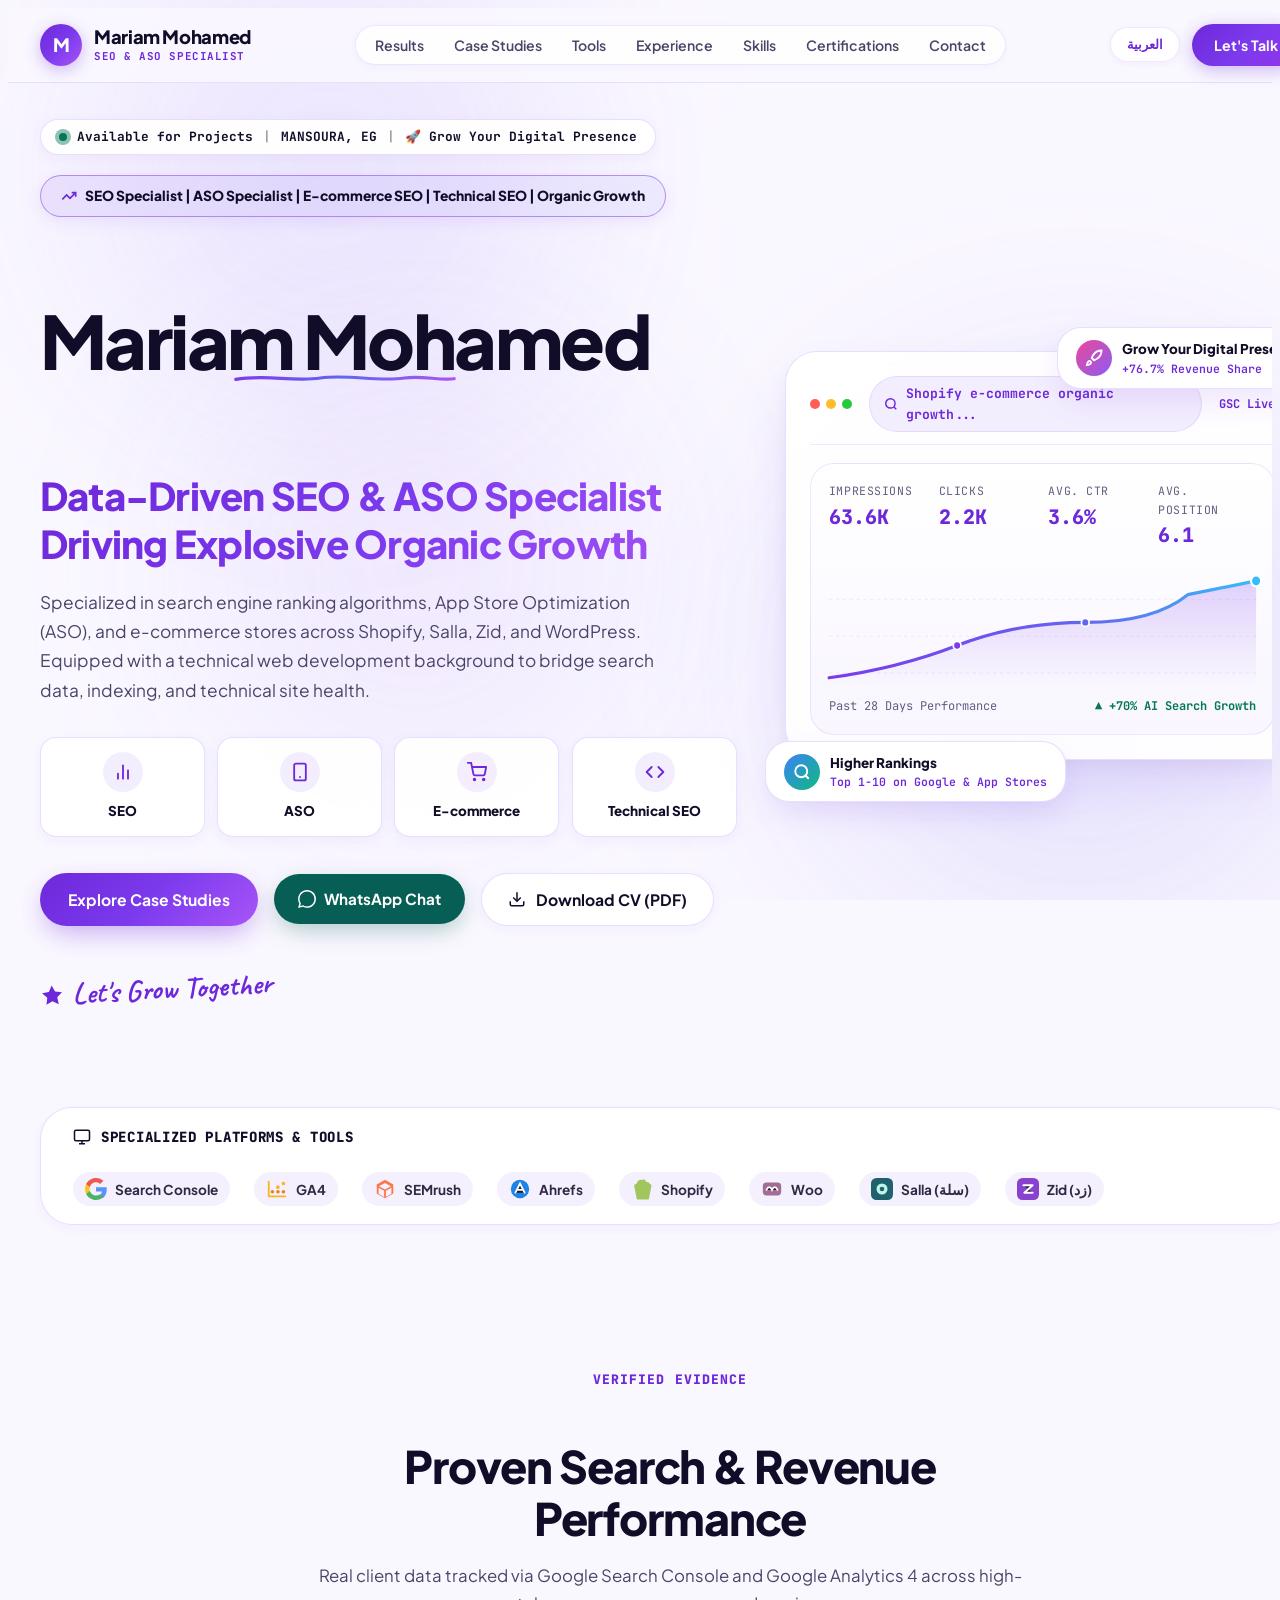
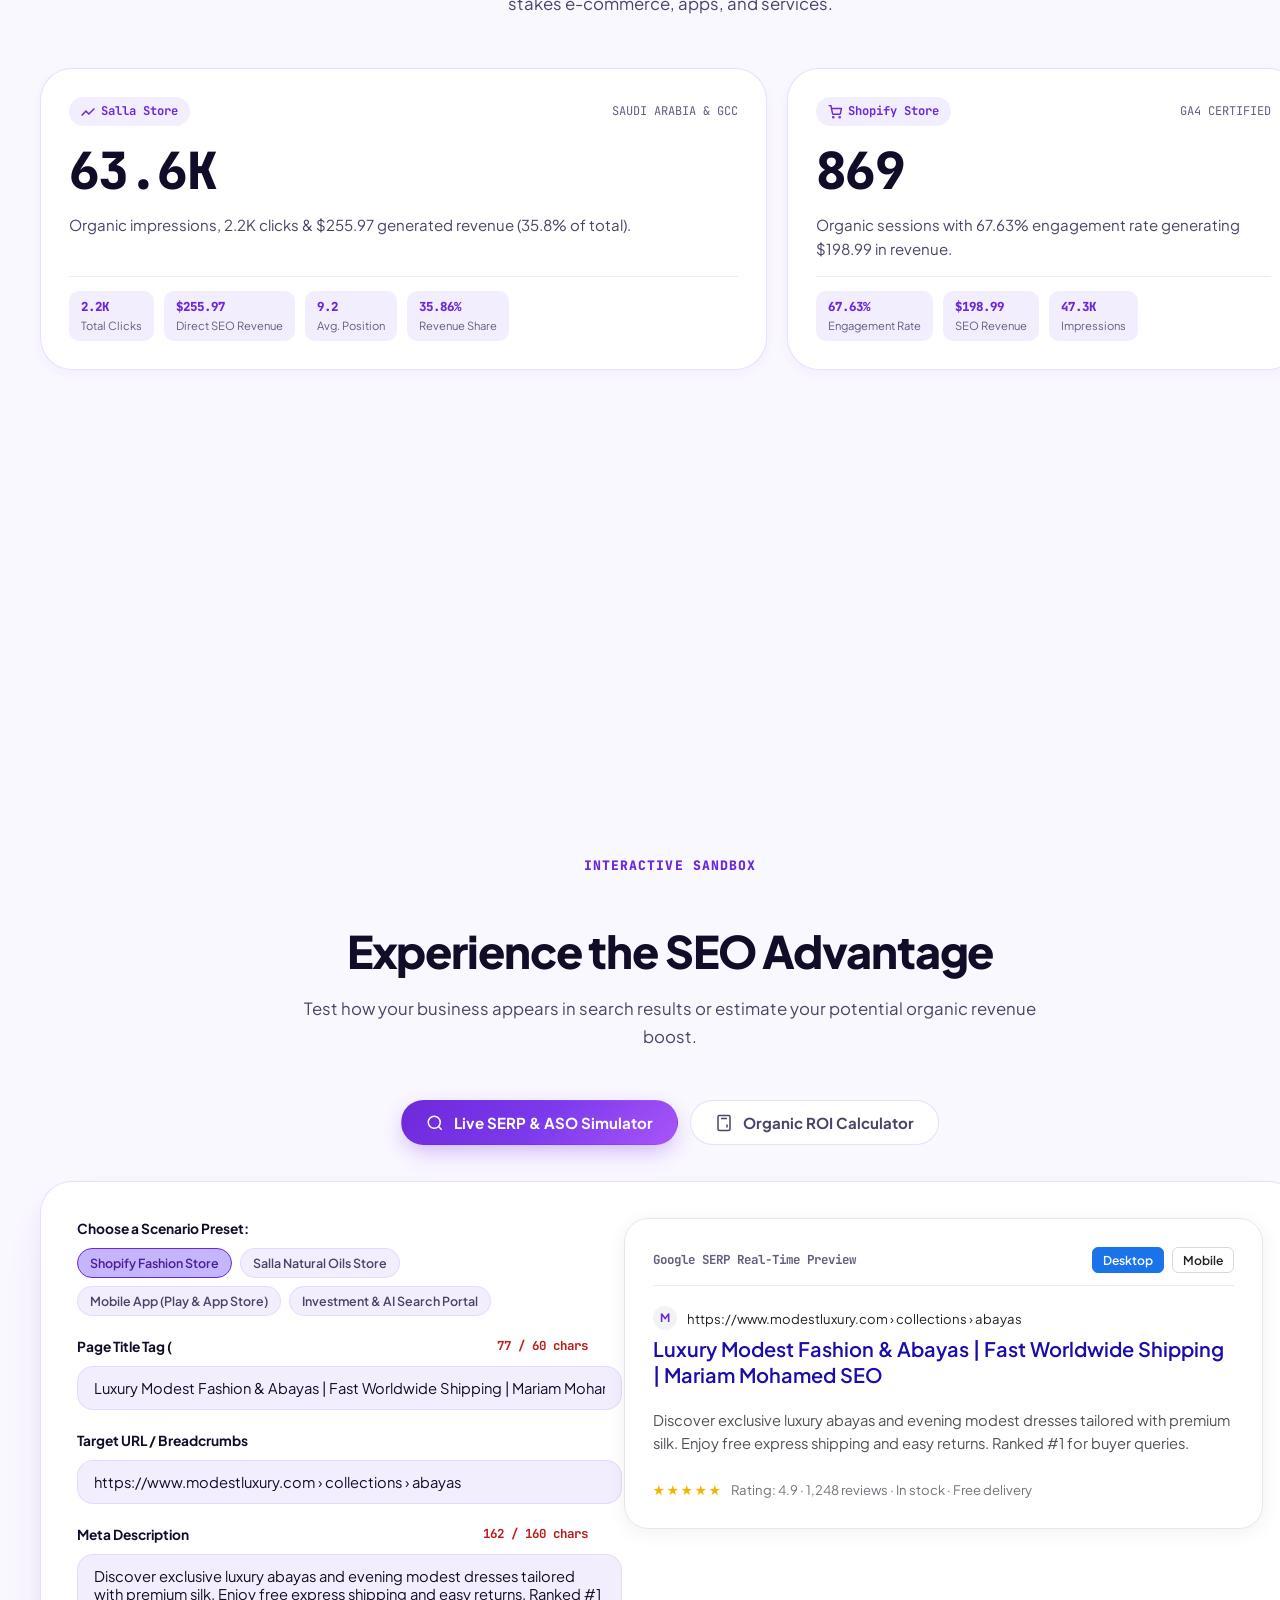
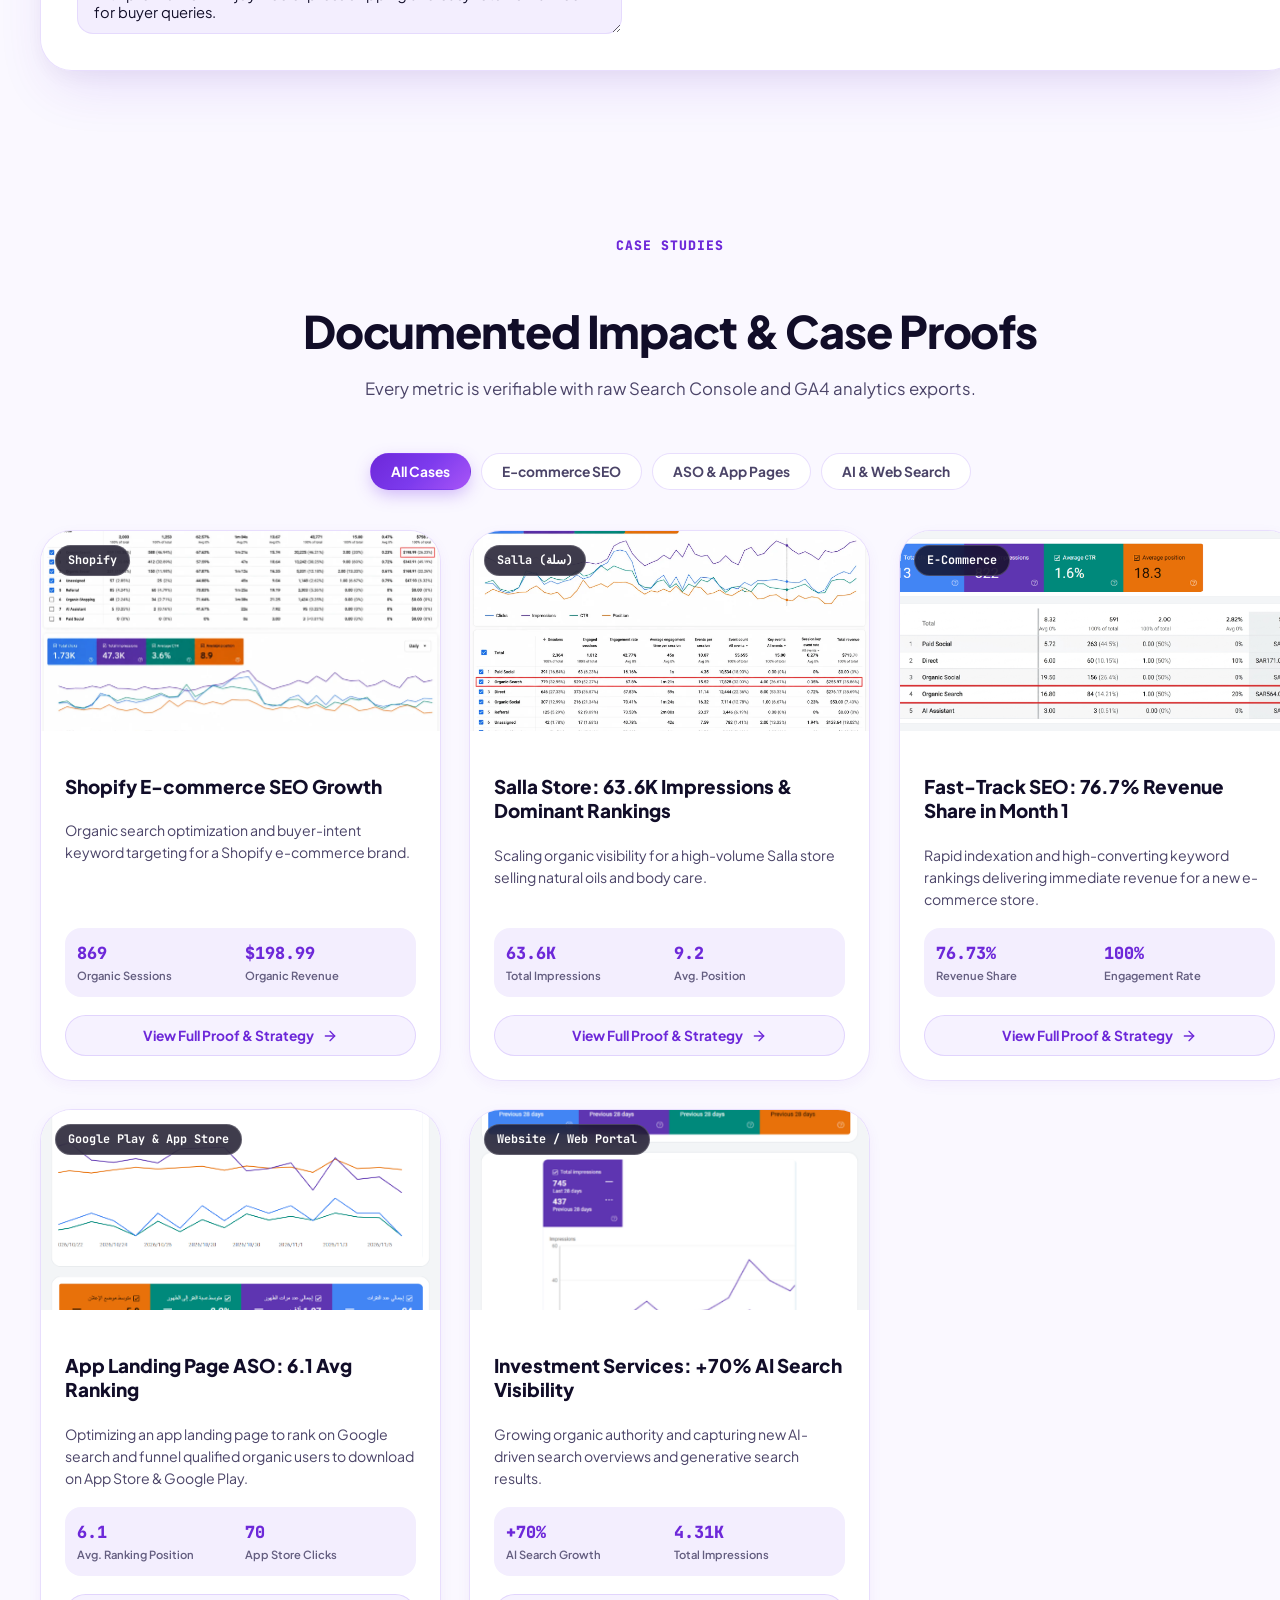
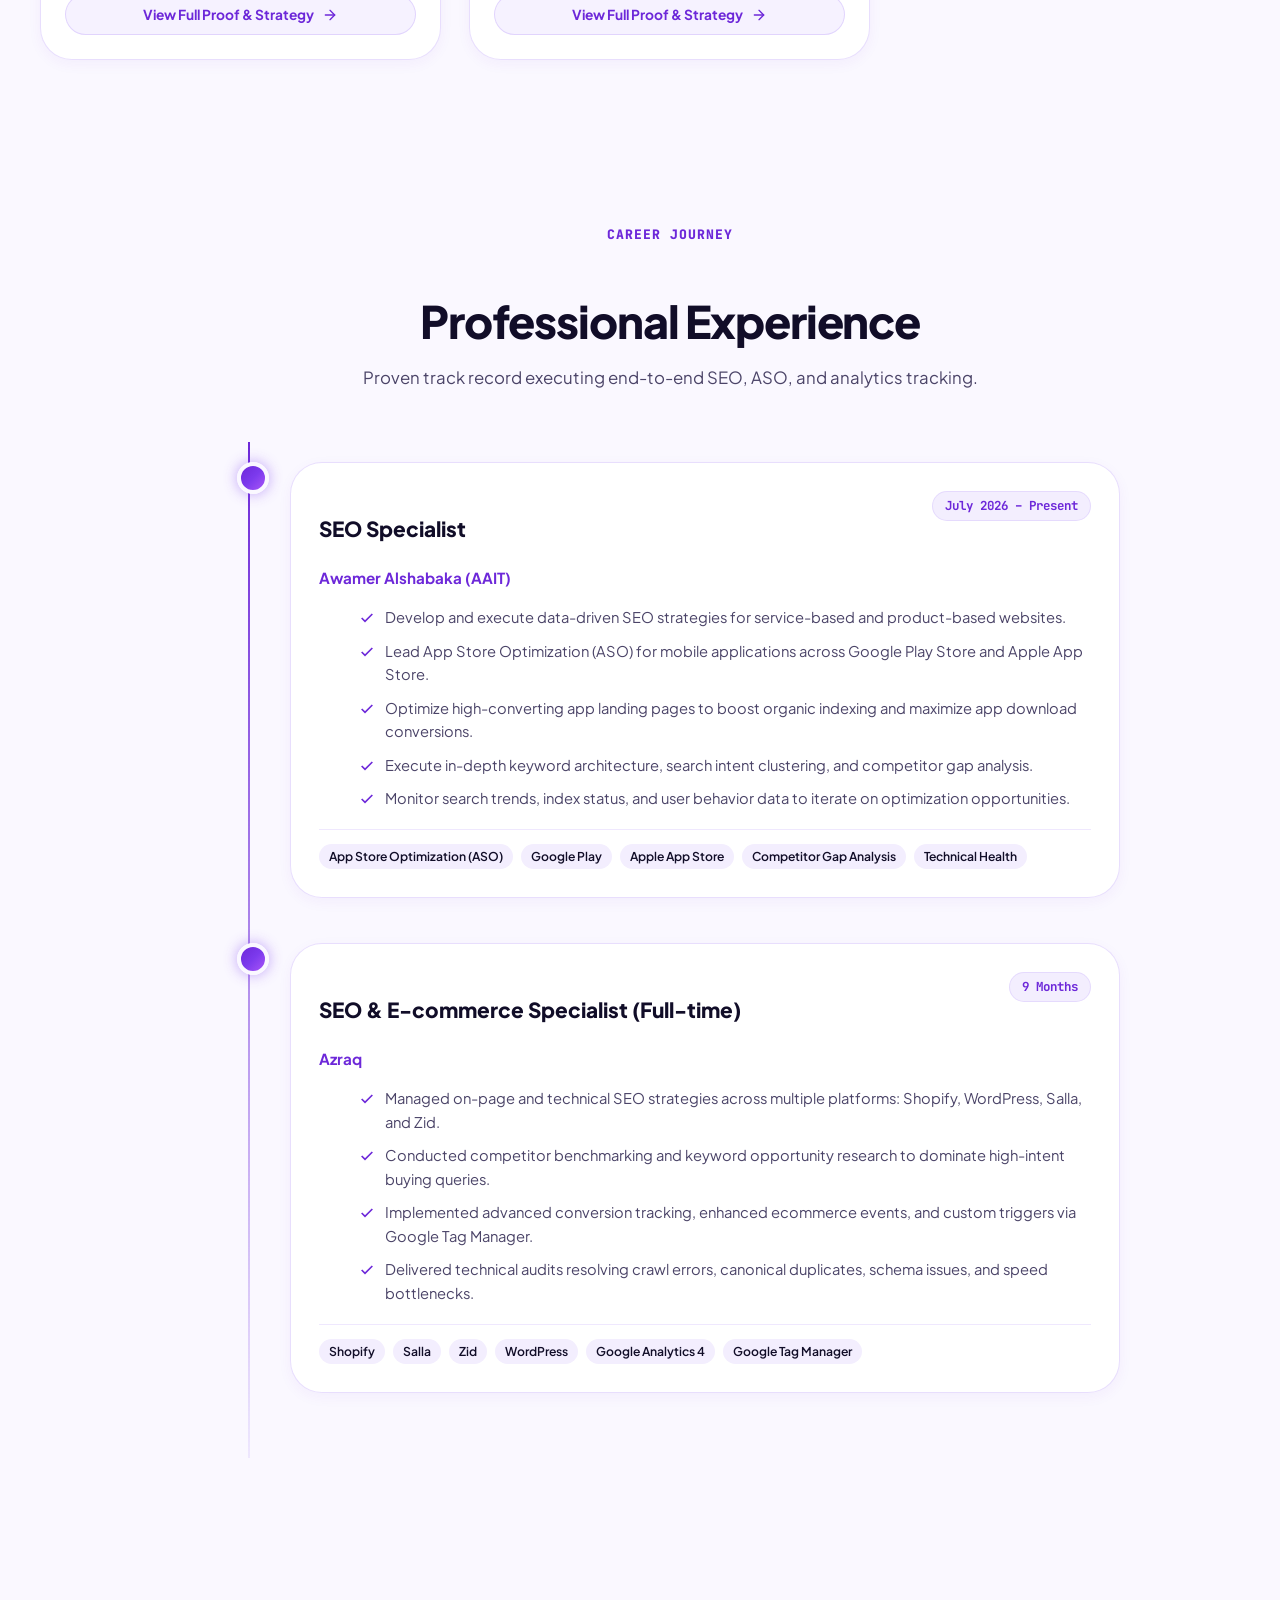
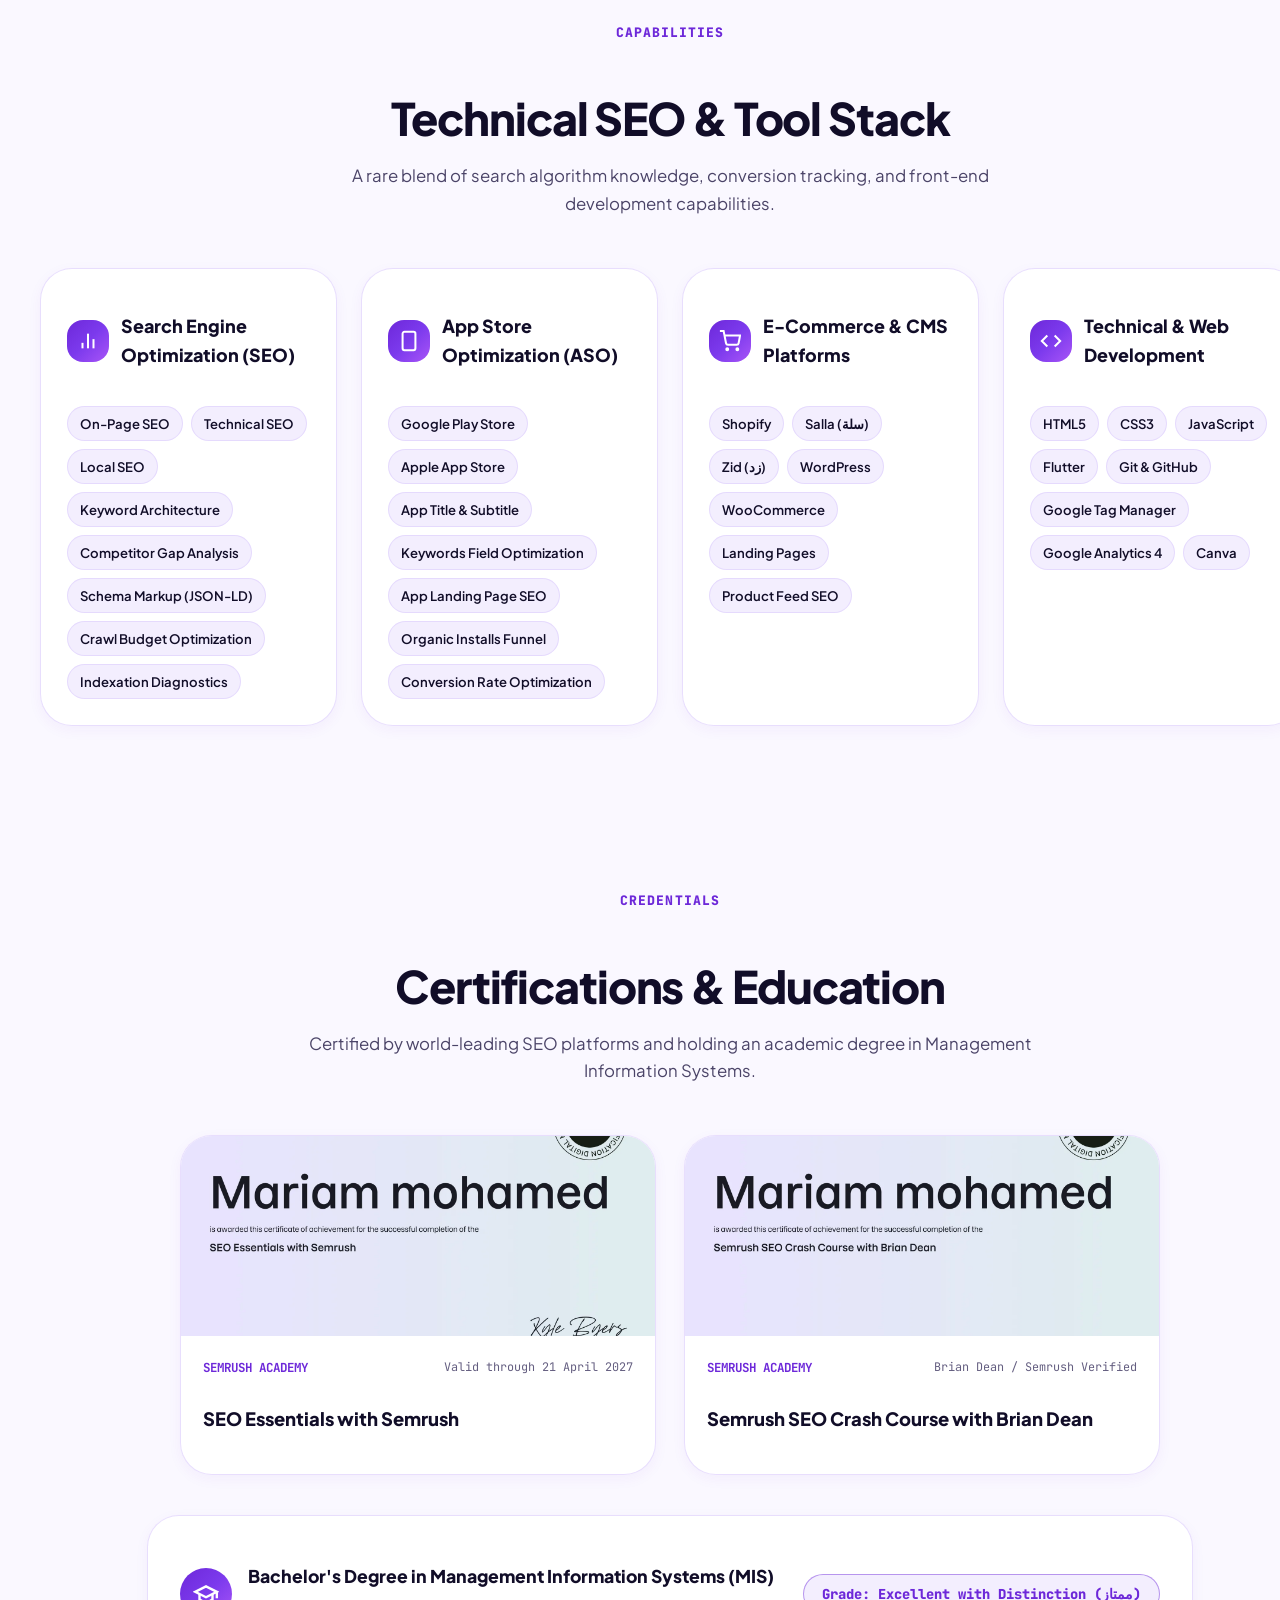
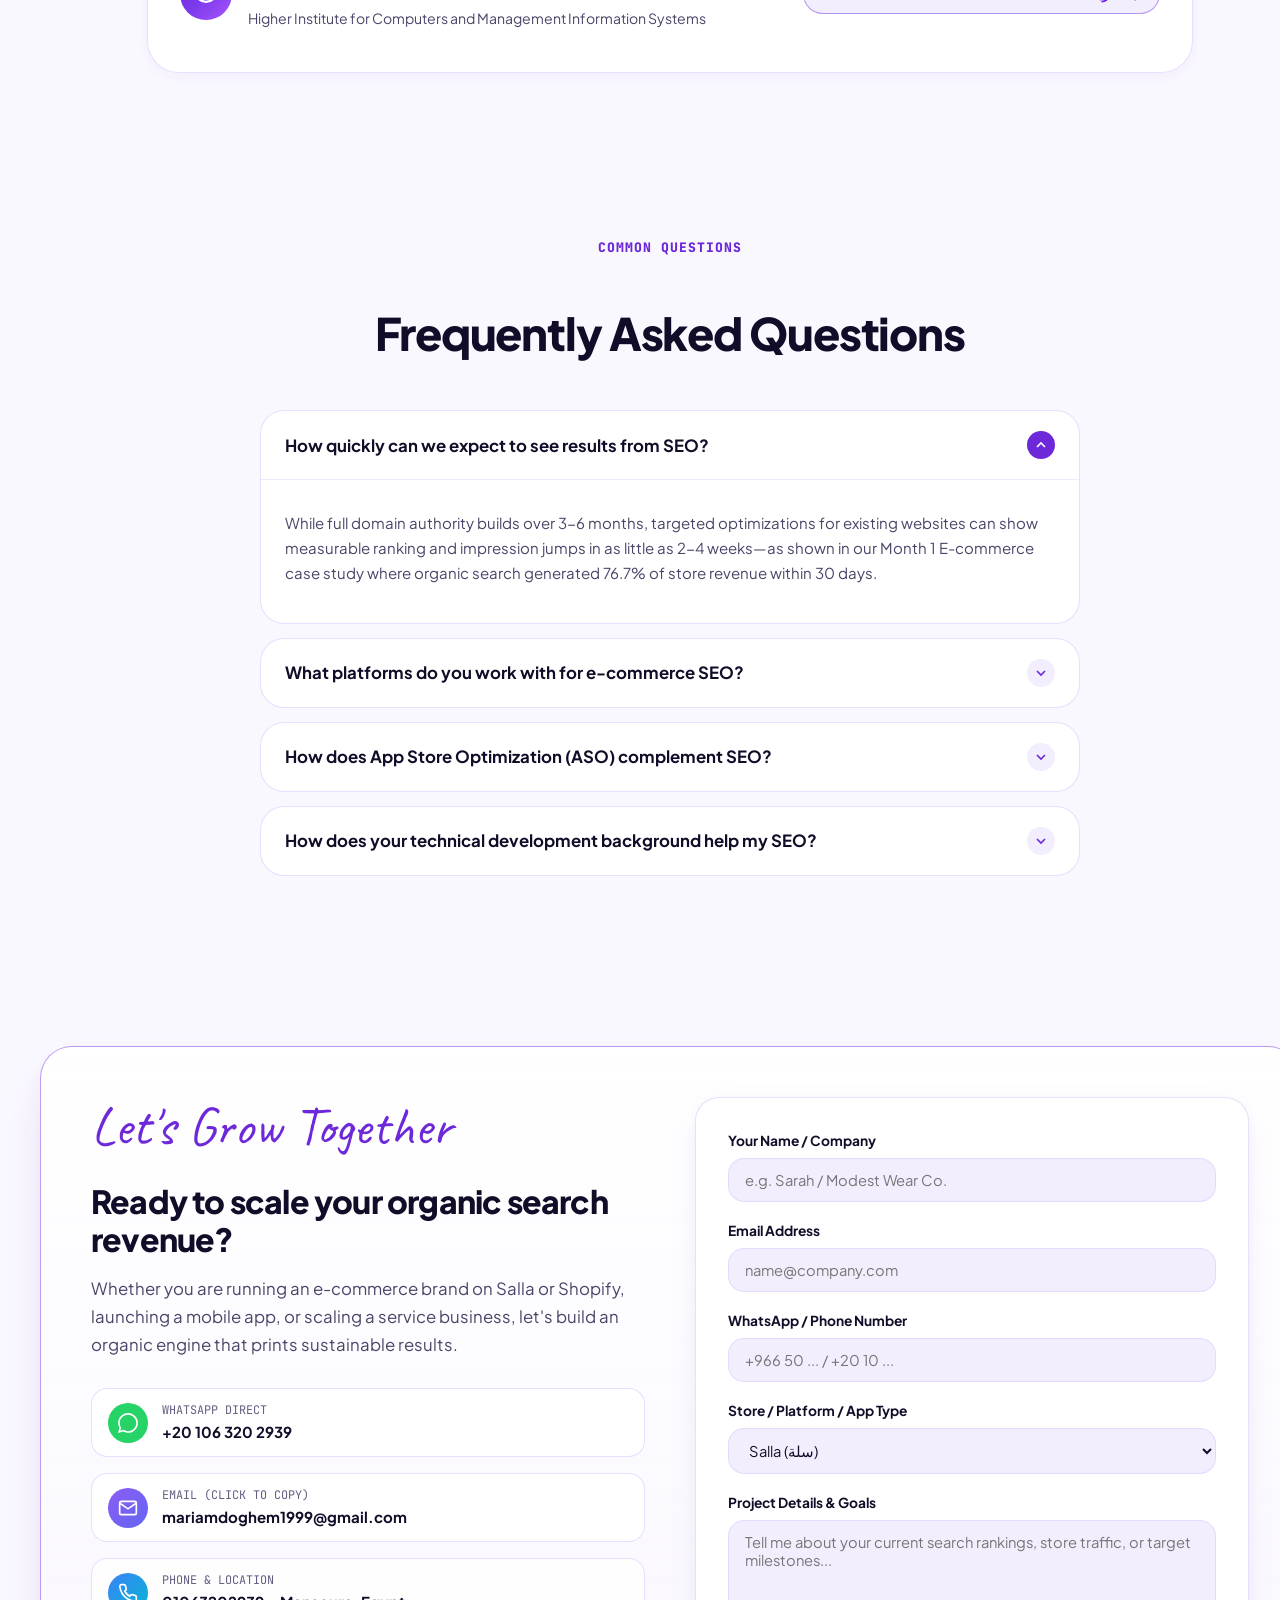
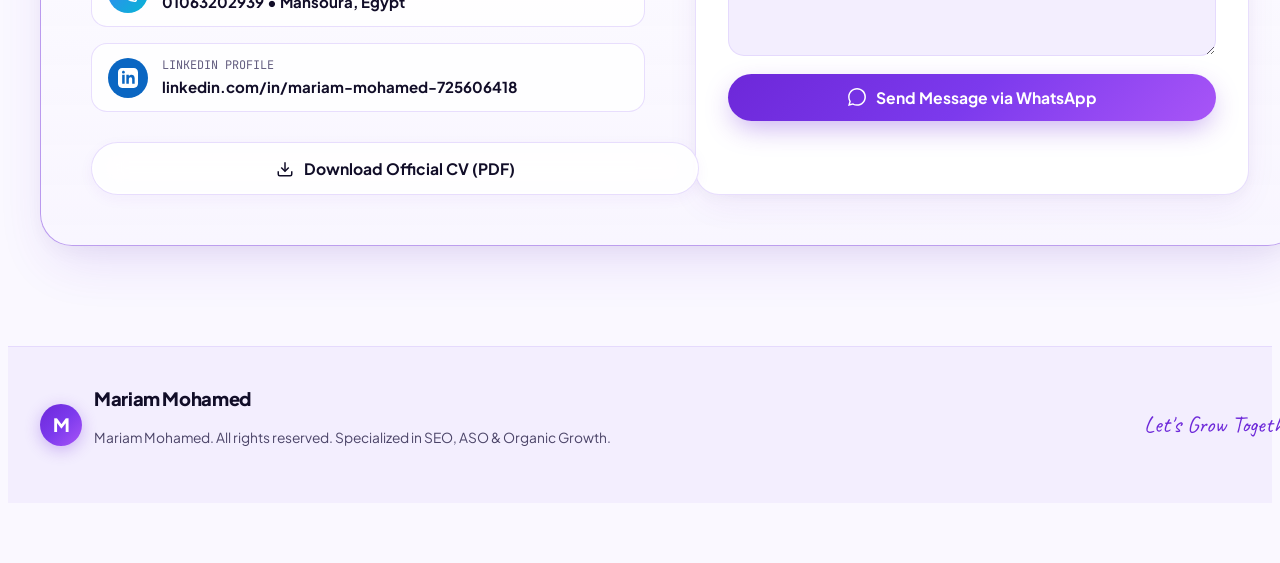
==== index.html @ 4f901040 "Initial commit: Redesigned portfolio for Mariam Mohamed (SEO & ASO Specialist)" ====
<!DOCTYPE html>
<html lang="ar" dir="rtl" data-theme="light">
<head>
  <meta charset="UTF-8">
  <script>
    (function() {
      try {
        var lang = localStorage.getItem('portfolio_lang') || 'ar';
        document.documentElement.lang = lang;
        document.documentElement.dir = lang === 'ar' ? 'rtl' : 'ltr';
        document.documentElement.setAttribute('data-theme', 'light');
      } catch(e) {}
    })();
  </script>
  <meta name="viewport" content="width=device-width, initial-scale=1.0">
  <meta name="color-scheme" content="light">
  <title>Mariam Mohamed | SEO Specialist | ASO Specialist | E-commerce SEO | Technical SEO | Organic Growth</title>
  
  <!-- SEO & Social Meta -->
  <meta name="description" content="Mariam Mohamed — SEO Specialist, ASO Specialist, E-commerce SEO & Organic Growth Strategist. Proven results across Shopify, Salla, Zid, and mobile app landing pages with verifiable GA4 & Search Console data.">
  <meta name="keywords" content="Mariam Mohamed, SEO Specialist, ASO Specialist, E-commerce SEO, Technical SEO, Organic Growth, Salla SEO, Shopify SEO, Google Search Console, Google Analytics 4, App Store Optimization">
  <meta name="author" content="Mariam Mohamed">
  <meta name="robots" content="index, follow">

  <!-- Open Graph / Facebook -->
  <meta property="og:type" content="website">
  <meta property="og:url" content="https://mariam-mohamed.vercel.app/">
  <meta property="og:title" content="Mariam Mohamed | SEO Specialist | ASO Specialist | E-commerce SEO | Technical SEO | Organic Growth">
  <meta property="og:description" content="Proven organic growth strategies, high-intent keyword rankings, and e-commerce revenue acceleration with verified case studies.">
  <meta property="og:image" content="assets/mariam-hero-banner.jpeg">

  <!-- Twitter -->
  <meta property="twitter:card" content="summary_large_image">
  <meta property="twitter:url" content="https://mariam-mohamed.vercel.app/">
  <meta property="twitter:title" content="Mariam Mohamed | SEO Specialist | ASO Specialist | E-commerce SEO | Technical SEO | Organic Growth">
  <meta property="twitter:description" content="Proven organic growth strategies, high-intent keyword rankings, and e-commerce revenue acceleration.">
  <meta property="twitter:image" content="assets/mariam-hero-banner.jpeg">

  <!-- Canonical -->
  <link rel="canonical" href="https://mariam-mohamed.vercel.app/">

  <!-- Favicon -->
  <link rel="icon" type="image/svg+xml" href="data:image/svg+xml,%3Csvg xmlns='http://www.w3.org/2000/svg' viewBox='0 0 100 100'%3E%3Cdefs%3E%3ClinearGradient id='g' x1='0%25' y1='0%25' x2='100%25' y2='100%25'%3E%3Cstop offset='0%25' stop-color='%237C3AED'/%3E%3Cstop offset='100%25' stop-color='%236366F1'/%3E%3C/linearGradient%3E%3C/defs%3E%3Ccircle cx='50' cy='50' r='50' fill='url(%23g)'/%3E%3Ctext x='50' y='66' font-size='50' font-weight='900' fill='white' text-anchor='middle' font-family='sans-serif'%3EM%3C/text%3E%3C/svg%3E">

  <!-- Stylesheet -->
  <link rel="stylesheet" href="css/styles.css">

  <!-- Schema.org JSON-LD Structured Data -->
  <script type="application/ld+json">
  {
    "@context": "https://schema.org",
    "@type": "Person",
    "name": "Mariam Mohamed",
    "jobTitle": "SEO Specialist | ASO Specialist | E-commerce SEO | Technical SEO | Organic Growth",
    "url": "https://mariam-mohamed.vercel.app/",
    "sameAs": [
      "https://www.linkedin.com/in/mariam-mohamed-725606418"
    ],
    "email": "mariamdoghem1999@gmail.com",
    "telephone": "+201063202939",
    "address": {
      "@type": "PostalAddress",
      "addressLocality": "Mansoura",
      "addressCountry": "Egypt"
    },
    "alumniOf": {
      "@type": "CollegeOrUniversity",
      "name": "Higher Institute for Computers and Management Information Systems"
    },
    "hasCredential": [
      {
        "@type": "EducationalOccupationalCredential",
        "name": "SEO Essentials with Semrush",
        "credentialCategory": "Certificate",
        "recognizedBy": {
          "@type": "Organization",
          "name": "Semrush Academy"
        }
      },
      {
        "@type": "EducationalOccupationalCredential",
        "name": "Semrush SEO Crash Course with Brian Dean",
        "credentialCategory": "Certificate",
        "recognizedBy": {
          "@type": "Organization",
          "name": "Semrush Academy"
        }
      }
    ],
    "knowsAbout": [
      "Search Engine Optimization (SEO)",
      "App Store Optimization (ASO)",
      "E-commerce SEO",
      "Technical SEO",
      "Google Search Console",
      "Google Analytics 4",
      "Google Tag Manager",
      "Semrush",
      "Ahrefs",
      "Shopify SEO",
      "Salla SEO",
      "Zid SEO",
      "WordPress SEO"
    ]
  }
  </script>
</head>
<body>

  <!-- Scroll Progress Indicator -->
  <div id="scroll-progress" aria-hidden="true"></div>

  <!-- Ambient Mesh Glowing Background (Ethereal Violet/Lavender) -->
  <div class="ambient-glow" aria-hidden="true">
    <div class="ambient-blob ambient-blob-1"></div>
    <div class="ambient-blob ambient-blob-2"></div>
    <div class="ambient-blob ambient-blob-3"></div>
  </div>

  <!-- Header & Navigation -->
  <header class="site-header" id="site-nav">
    <div class="container nav-wrapper">
      <a href="#hero" class="brand-logo">
        <div class="brand-avatar-pill">M</div>
        <div class="brand-text-block">
          <span class="brand-name">Mariam Mohamed</span>
          <span class="brand-role-mini" data-i18n="hero.spec_seo">SEO & ASO Specialist</span>
        </div>
      </a>

      <!-- Desktop Navigation Links -->
      <nav class="desktop-nav" aria-label="Main Navigation">
        <ul class="nav-links">
          <li><a href="#results" class="nav-link" data-i18n="nav.results">Results</a></li>
          <li><a href="#cases" class="nav-link" data-i18n="nav.cases">Case Studies</a></li>
          <li><a href="#tools" class="nav-link" data-i18n="nav.tools">Tools</a></li>
          <li><a href="#experience" class="nav-link" data-i18n="nav.experience">Experience</a></li>
          <li><a href="#skills" class="nav-link" data-i18n="nav.skills">Skills</a></li>
          <li><a href="#certs" class="nav-link" data-i18n="nav.certs">Certifications</a></li>
          <li><a href="#contact" class="nav-link" data-i18n="nav.contact">Contact</a></li>
        </ul>
      </nav>

      <!-- Right Control Actions -->
      <div class="nav-actions">
        <!-- Language Switcher (EN / AR) -->
        <button id="lang-toggle-btn" class="icon-btn lang-btn" title="Toggle English / العربية">
          العربية
        </button>

        <!-- CTA Button -->
        <a href="#contact" class="nav-cta-btn" data-i18n="nav.cta">Let's Talk</a>

        <!-- Mobile Menu Toggle Button -->
        <button id="menu-toggle-btn" class="menu-toggle" aria-label="Open mobile menu">
          <svg width="22" height="22" viewBox="0 0 24 24" fill="none" stroke="currentColor" stroke-width="2" stroke-linecap="round" stroke-linejoin="round"><line x1="3" y1="12" x2="21" y2="12"/><line x1="3" y1="6" x2="21" y2="6"/><line x1="3" y1="18" x2="21" y2="18"/></svg>
        </button>
      </div>
    </div>
  </header>

  <!-- Mobile Drawer Menu -->
  <div class="drawer-backdrop" id="drawer-backdrop"></div>
  <aside class="mobile-drawer" id="mobile-drawer" aria-label="Mobile Navigation Drawer">
    <div>
      <div class="drawer-header">
        <div class="brand-logo">
          <div class="brand-avatar-pill">M</div>
          <span class="brand-name">Mariam Mohamed</span>
        </div>
        <button id="drawer-close-btn" class="icon-btn" aria-label="Close menu">
          <svg width="20" height="20" viewBox="0 0 24 24" fill="none" stroke="currentColor" stroke-width="2" stroke-linecap="round" stroke-linejoin="round"><line x1="18" y1="6" x2="6" y2="18"/><line x1="6" y1="6" x2="18" y2="18"/></svg>
        </button>
      </div>
      <ul class="drawer-links">
        <li><a href="#results" class="drawer-link" data-i18n="nav.results">Results</a></li>
        <li><a href="#cases" class="drawer-link" data-i18n="nav.cases">Case Studies</a></li>
        <li><a href="#tools" class="drawer-link" data-i18n="nav.tools">Tools</a></li>
        <li><a href="#experience" class="drawer-link" data-i18n="nav.experience">Experience</a></li>
        <li><a href="#skills" class="drawer-link" data-i18n="nav.skills">Skills</a></li>
        <li><a href="#certs" class="drawer-link" data-i18n="nav.certs">Certifications</a></li>
        <li><a href="#contact" class="drawer-link" data-i18n="nav.contact">Contact</a></li>
      </ul>
    </div>
    <div>
      <div style="display:flex;gap:12px;margin-bottom:16px;">
        <button id="drawer-lang-btn" class="icon-btn lang-btn" style="flex:1;">العربية</button>
      </div>
      <a href="#contact" class="btn-primary" style="width:100%;justify-content:center;" data-i18n="nav.cta">Let's Talk</a>
    </div>
  </aside>

  <main>
    <!-- ==========================================================================
         Hero Section (Godly / Awwwards "Growth Command OS")
         ========================================================================== -->
    <section class="hero-section" id="hero">
      <div class="container hero-grid">
        <!-- Hero Left Column -->
        <div class="hero-content-col">
          <!-- Operational Status Beacon -->
          <div class="os-beacon-bar">
            <span class="pulse-beacon"></span>
            <span data-i18n="nav.status">Available for Projects</span>
            <span style="opacity:0.4;">|</span>
            <span>MANSOURA, EG</span>
            <span style="opacity:0.4;">|</span>
            <span data-i18n="hero.eyebrow">🚀 Grow Your Digital Presence</span>
          </div>

          <!-- Requested Header Title Badge -->
          <div class="requested-header-tag" id="header-requested-title">
            <span class="badge-icon">
              <svg width="16" height="16" viewBox="0 0 24 24" fill="none" stroke="currentColor" stroke-width="2.5"><polyline points="22 7 13.5 15.5 8.5 10.5 2 17"/><polyline points="16 7 22 7 22 13"/></svg>
            </span>
            <span data-i18n="hero.requested_header">SEO Specialist | ASO Specialist | E-commerce SEO | Technical SEO | Organic Growth</span>
          </div>

          <!-- Hero Name with Reference Purple Wavy Underline -->
          <div class="hero-name-row">
            <h1 class="hero-name">
              <span data-i18n="hero.name">Mariam Mohamed</span>
              <svg class="hero-name-underline" viewBox="0 0 320 20" fill="none" xmlns="http://www.w3.org/2000/svg">
                <path d="M4 12C45 4 85 16 125 10C165 4 205 16 245 10C270 6 295 14 316 11" stroke="url(#hero-underline-grad)" stroke-width="4.5" stroke-linecap="round"/>
                <defs>
                  <linearGradient id="hero-underline-grad" x1="0%" y1="0%" x2="100%" y2="0%">
                    <stop offset="0%" stop-color="#7C3AED"/>
                    <stop offset="50%" stop-color="#6366F1"/>
                    <stop offset="100%" stop-color="#A855F7"/>
                  </linearGradient>
                </defs>
              </svg>
            </h1>
          </div>

          <!-- Main Catchphrase Title -->
          <h2 class="hero-main-title" data-i18n="hero.title">
            Data-Driven SEO & ASO Specialist Driving Explosive Organic Growth
          </h2>

          <!-- Bio / Summary from CV -->
          <p class="hero-bio" data-i18n="hero.bio">
            Specialized in search engine ranking algorithms, App Store Optimization (ASO), and e-commerce stores across Shopify, Salla, Zid, and WordPress. Equipped with a technical web development background to bridge search data, indexing, and technical site health.
          </p>

          <!-- 4 Core Specialties Strip (from Banner: SEO | ASO | E-commerce | Technical SEO) -->
          <div class="hero-specialty-strip">
            <div class="specialty-card tilt-card">
              <div class="specialty-icon-circle">
                <svg width="20" height="20" viewBox="0 0 24 24" fill="none" stroke="currentColor" stroke-width="2.2" stroke-linecap="round" stroke-linejoin="round"><path d="M18 20V10"/><path d="M12 20V4"/><path d="M6 20v-6"/></svg>
              </div>
              <span class="specialty-label">SEO</span>
            </div>

            <div class="specialty-card tilt-card">
              <div class="specialty-icon-circle">
                <svg width="20" height="20" viewBox="0 0 24 24" fill="none" stroke="currentColor" stroke-width="2.2" stroke-linecap="round" stroke-linejoin="round"><rect x="5" y="2" width="14" height="20" rx="2" ry="2"/><line x1="12" y1="18" x2="12.01" y2="18"/></svg>
              </div>
              <span class="specialty-label">ASO</span>
            </div>

            <div class="specialty-card tilt-card">
              <div class="specialty-icon-circle">
                <svg width="20" height="20" viewBox="0 0 24 24" fill="none" stroke="currentColor" stroke-width="2.2" stroke-linecap="round" stroke-linejoin="round"><circle cx="9" cy="21" r="1"/><circle cx="20" cy="21" r="1"/><path d="M1 1h4l2.68 13.39a2 2 0 0 0 2 1.61h9.72a2 2 0 0 0 2-1.61L23 6H6"/></svg>
              </div>
              <span class="specialty-label">E-commerce</span>
            </div>

            <div class="specialty-card tilt-card">
              <div class="specialty-icon-circle">
                <svg width="20" height="20" viewBox="0 0 24 24" fill="none" stroke="currentColor" stroke-width="2.2" stroke-linecap="round" stroke-linejoin="round"><polyline points="16 18 22 12 16 6"/><polyline points="8 6 2 12 8 18"/></svg>
              </div>
              <span class="specialty-label">Technical SEO</span>
            </div>
          </div>

          <!-- Action CTA Group -->
          <div class="hero-cta-group">
            <a href="#cases" class="btn-primary" data-i18n="hero.cta_work">
              <span>Explore Case Studies</span>
              <svg width="18" height="18" viewBox="0 0 24 24" fill="none" stroke="currentColor" stroke-width="2.5"><polyline points="9 18 15 12 9 6"/></svg>
            </a>
            
            <a href="https://wa.me/201063202939?text=Hello%20Mariam,%20I%20saw%20your%20portfolio%20and%20would%20like%20to%20discuss%20an%20SEO/ASO%20project" target="_blank" rel="noopener" class="btn-whatsapp">
              <svg width="18" height="18" viewBox="0 0 24 24" fill="currentColor"><path d="M.057 24l1.687-6.163c-1.041-1.804-1.588-3.849-1.587-5.946.003-6.556 5.338-11.891 11.893-11.891 3.181.001 6.167 1.24 8.413 3.488 2.245 2.248 3.481 5.236 3.48 8.414-.003 6.557-5.338 11.892-11.893 11.892-1.99-.001-3.951-.5-5.688-1.448l-6.305 1.654zm6.597-3.807c1.676.995 3.276 1.591 5.316 1.592 5.448 0 9.886-4.434 9.889-9.885.002-5.462-4.415-9.89-9.881-9.892-5.452 0-9.887 4.434-9.889 9.884-.001 2.225.651 3.891 1.746 5.634l-.999 3.648 3.818-1.001z"/></svg>
              <span data-i18n="hero.cta_whatsapp">WhatsApp Chat</span>
            </a>

            <a href="Mariam_Mohamed_CV (1).pdf" target="_blank" download class="btn-secondary" title="Download Mariam's official CV">
              <svg width="18" height="18" viewBox="0 0 24 24" fill="none" stroke="currentColor" stroke-width="2"><path d="M21 15v4a2 2 0 0 1-2 2H5a2 2 0 0 1-2-2v-4"/><polyline points="7 10 12 15 17 10"/><line x1="12" y1="15" x2="12" y2="3"/></svg>
              <span>Download CV (PDF)</span>
            </a>
          </div>

          <!-- Handwritten Brand Accent from the WhatsApp image -->
          <div class="hero-handwritten-note">
            <svg width="24" height="24" viewBox="0 0 24 24" fill="currentColor"><path d="M12 2l3.09 6.26L22 9.27l-5 4.87 1.18 6.88L12 17.77l-6.18 3.25L7 14.14 2 9.27l6.91-1.01L12 2z"/></svg>
            <span data-i18n="hero.handwritten">Let's Grow Together</span>
          </div>
        </div>

        <!-- Hero Right Column: 3D Spatial Stage with Interactive Laptop Mockup -->
        <div class="hero-visual-stage">
          <div class="stage-wrapper">
            <!-- Floating Top-Right Badge -->
            <div class="floating-badge badge-top-right">
              <div class="badge-icon-wrap badge-icon-rocket">
                <svg width="18" height="18" viewBox="0 0 24 24" fill="none" stroke="currentColor" stroke-width="2.5"><path d="M4.5 16.5c-1.5 1.26-2 5-2 5s3.74-.5 5-2c.71-.84.7-2.13-.09-2.91a2.18 2.18 0 0 0-2.91-.09z"/><path d="M12 15l-3-3a22 22 0 0 1 2-3.95A12.88 12.88 0 0 1 22 2c0 2.72-.78 7.5-6 11a22.35 22.35 0 0 1-4 2z"/></svg>
              </div>
              <div class="floating-badge-text">
                <span class="badge-title">Grow Your Digital Presence</span>
                <span class="badge-subtitle">+76.7% Revenue Share</span>
              </div>
            </div>

            <!-- Main Interactive Laptop Card Mockup -->
            <div class="laptop-mockup-card tilt-card" id="hero-laptop-card">
              <!-- Browser Header -->
              <div class="browser-header">
                <div class="browser-dots">
                  <span class="browser-dot dot-red"></span>
                  <span class="browser-dot dot-yellow"></span>
                  <span class="browser-dot dot-green"></span>
                </div>
                <div class="search-bar-mockup">
                  <svg width="14" height="14" viewBox="0 0 24 24" fill="none" stroke="currentColor" stroke-width="2.5"><circle cx="11" cy="11" r="8"/><line x1="21" y1="21" x2="16.65" y2="16.65"/></svg>
                  <span class="live-cursor-typing" id="hero-search-query">e-commerce organic growth...</span>
                </div>
                <div style="font-size:0.75rem;font-weight:700;color:var(--primary);font-family:var(--font-mono);">
                  GSC Live
                </div>
              </div>

              <!-- Internal Live Analytics Chart Visual -->
              <div class="chart-preview-container">
                <div class="chart-header-metrics">
                  <div class="chart-metric-item">
                    <span class="chart-metric-label" data-i18n="mockup.kpi_impressions">Impressions</span>
                    <span class="chart-metric-value counter-trigger" data-target="63.6K">63.6K</span>
                  </div>
                  <div class="chart-metric-item">
                    <span class="chart-metric-label" data-i18n="mockup.kpi_clicks">Clicks</span>
                    <span class="chart-metric-value counter-trigger" data-target="2.2K">2.2K</span>
                  </div>
                  <div class="chart-metric-item">
                    <span class="chart-metric-label" data-i18n="mockup.kpi_ctr">Avg. CTR</span>
                    <span class="chart-metric-value counter-trigger" data-target="3.6%">3.6%</span>
                  </div>
                  <div class="chart-metric-item">
                    <span class="chart-metric-label" data-i18n="mockup.kpi_pos">Avg. Position</span>
                    <span class="chart-metric-value counter-trigger" data-target="6.1">6.1</span>
                  </div>
                </div>

                <!-- SVG Area Chart Curve -->
                <svg class="svg-chart-svg" viewBox="0 0 500 130" preserveAspectRatio="none">
                  <defs>
                    <linearGradient id="chart-gradient" x1="0%" y1="0%" x2="100%" y2="0%">
                      <stop offset="0%" stop-color="#7C3AED"/>
                      <stop offset="60%" stop-color="#6366F1"/>
                      <stop offset="100%" stop-color="#38BDF8"/>
                    </linearGradient>
                    <linearGradient id="chart-fill-gradient" x1="0%" y1="0%" x2="0%" y2="100%">
                      <stop offset="0%" stop-color="#7C3AED" stop-opacity="0.5"/>
                      <stop offset="100%" stop-color="#7C3AED" stop-opacity="0.0"/>
                    </linearGradient>
                  </defs>
                  <line x1="0" y1="35" x2="500" y2="35" stroke="var(--border-subtle)" stroke-dasharray="4"/>
                  <line x1="0" y1="75" x2="500" y2="75" stroke="var(--border-subtle)" stroke-dasharray="4"/>
                  <line x1="0" y1="115" x2="500" y2="115" stroke="var(--border-subtle)" stroke-dasharray="4"/>
                  
                  <path class="chart-area-fill" d="M0 120 Q 80 110, 150 85 T 300 60 T 420 30 L 500 15 L 500 130 L 0 130 Z"/>
                  <path class="chart-curve-path" d="M0 120 Q 80 110, 150 85 T 300 60 T 420 30 L 500 15"/>
                  
                  <circle cx="150" cy="85" r="4.5" fill="#7C3AED" stroke="#FFFFFF" stroke-width="2"/>
                  <circle cx="300" cy="60" r="4.5" fill="#6366F1" stroke="#FFFFFF" stroke-width="2"/>
                  <circle cx="500" cy="15" r="6" fill="#38BDF8" stroke="#FFFFFF" stroke-width="2.5"/>
                </svg>

                <div style="display:flex;justify-content:space-between;align-items:center;margin-top:10px;font-size:0.75rem;color:var(--text-subtle);font-family:var(--font-mono);">
                  <span>Past 28 Days Performance</span>
                  <span style="color:var(--accent-emerald);font-weight:700;">▲ +70% AI Search Growth</span>
                </div>
              </div>
            </div>

            <!-- Floating Bottom-Left Badge -->
            <div class="floating-badge badge-bottom-left">
              <div class="badge-icon-wrap badge-icon-ranking">
                <svg width="18" height="18" viewBox="0 0 24 24" fill="none" stroke="currentColor" stroke-width="2.5"><circle cx="11" cy="11" r="8"/><line x1="21" y1="21" x2="16.65" y2="16.65"/></svg>
              </div>
              <div class="floating-badge-text">
                <span class="badge-title" data-i18n="hero.badge_rankings">Higher Rankings</span>
                <span class="badge-subtitle">Top 1-10 on Google & App Stores</span>
              </div>
            </div>
          </div>
        </div>
      </div>
    </section>

    <!-- ==========================================================================
         Tools & Platforms Ribbon (Banner Replication)
         ========================================================================== -->
    <section class="platforms-ribbon-section" aria-label="Specialized Platforms & Tools">
      <div class="container">
        <div class="platforms-ribbon-bar">
          <div class="ribbon-label">
            <svg width="18" height="18" viewBox="0 0 24 24" fill="none" stroke="currentColor" stroke-width="2"><rect x="2" y="3" width="20" height="14" rx="2" ry="2"/><line x1="8" y1="21" x2="16" y2="21"/><line x1="12" y1="17" x2="12" y2="21"/></svg>
            <span data-i18n="ribbon.label">Tools & Platforms:</span>
          </div>

          <div class="ribbon-logos-row">
            <!-- Google Search Console -->
            <div class="platform-logo-item" title="Google Search Console">
              <svg width="22" height="22" viewBox="0 0 24 24"><path fill="#4285F4" d="M23.745 12.27c0-.7-.06-1.4-.19-2.07H12v4.51h6.6c-.29 1.52-1.14 2.82-2.4 3.68v3.05h3.88c2.27-2.09 3.66-5.17 3.66-9.17z"/><path fill="#34A853" d="M12 24c3.24 0 5.95-1.08 7.93-2.91l-3.88-3.05c-1.08.72-2.45 1.16-4.05 1.16-3.12 0-5.77-2.1-6.72-4.93H1.25v3.15C3.26 21.36 7.33 24 12 24z"/><path fill="#FBBC05" d="M5.28 14.27c-.25-.72-.38-1.49-.38-2.27s.14-1.55.38-2.27V6.58H1.25C.45 8.18 0 10.04 0 12s.45 3.82 1.25 5.42l4.03-3.15z"/><path fill="#EA4335" d="M12 4.75c1.77 0 3.35.61 4.6 1.8l3.42-3.42C17.95 1.19 15.24 0 12 0 7.33 0 3.26 2.64 1.25 6.58l4.03 3.15c.95-2.83 3.6-4.98 6.72-4.98z"/></svg>
              <span class="platform-name">Search Console</span>
            </div>

            <!-- Google Analytics 4 -->
            <div class="platform-logo-item" title="Google Analytics 4">
              <svg width="20" height="20" viewBox="0 0 24 24"><path fill="#F9AB00" d="M21 21H3a1 1 0 0 1-1-1V4a1 1 0 0 1 2 0v15h17a1 1 0 0 1 0 2z"/><path fill="#E37400" d="M7 17a2 2 0 1 1 0-4 2 2 0 0 1 0 4zm6 0a2 2 0 1 1 0-4 2 2 0 0 1 0 4zm6 0a2 2 0 1 1 0-4 2 2 0 0 1 0 4z"/><path fill="#F9AB00" d="M19 8a2 2 0 1 0 0-4 2 2 0 0 0 0 4zm-6 4a2 2 0 1 0 0-4 2 2 0 0 0 0 4z"/></svg>
              <span class="platform-name">GA4</span>
            </div>

            <!-- Semrush -->
            <div class="platform-logo-item" title="Semrush">
              <svg width="20" height="20" viewBox="0 0 24 24"><path fill="#FF642D" d="M12 2L3 7v10l9 5 9-5V7l-9-5zm0 3.4L18.6 9 12 12.6 5.4 9 12 5.4zm-7 5.2l6 3.3v6.7l-6-3.3v-6.7zm8 10v-6.7l6-3.3v6.7l-6 3.3z"/></svg>
              <span class="platform-name">SEMrush</span>
            </div>

            <!-- Ahrefs -->
            <div class="platform-logo-item" title="Ahrefs">
              <svg width="20" height="20" viewBox="0 0 24 24"><circle cx="12" cy="12" r="10" fill="#0071E3"/><path d="M7 16l5-10 5 10M9 13h6" stroke="#FFFFFF" stroke-width="2" stroke-linecap="round"/></svg>
              <span class="platform-name">Ahrefs</span>
            </div>

            <!-- Shopify -->
            <div class="platform-logo-item" title="Shopify">
              <svg width="20" height="20" viewBox="0 0 24 24"><path fill="#95BF47" d="M18.8 4.6l-2.4-.6c-.2-.7-.7-2.3-2.1-2.3H14c-.3 0-.6.1-.8.4-.6-.2-1.3-.3-2-.3-3.2 0-4.7 2.4-5.2 4.4L3.8 7.3c-.4.1-.4.5-.4.7l2.8 14.5c.1.5.5.9 1 .9h11.4c.5 0 .9-.4 1-.9L22.4 8c.1-.2 0-.6-.4-.7l-3.2-2.7z"/></svg>
              <span class="platform-name">Shopify</span>
            </div>

            <!-- WooCommerce -->
            <div class="platform-logo-item" title="WooCommerce">
              <svg width="20" height="20" viewBox="0 0 24 24"><rect x="2" y="5" width="20" height="14" rx="4" fill="#96588A"/><path d="M6 13c1-2 2-3 3-3s2 1 3 3c1-2 2-3 3-3s2 1 3 3" stroke="#FFFFFF" stroke-width="2" stroke-linecap="round"/></svg>
              <span class="platform-name">Woo</span>
            </div>

            <!-- Salla -->
            <div class="platform-logo-item" title="Salla (سلة)">
              <svg width="20" height="20" viewBox="0 0 24 24"><rect width="24" height="24" rx="6" fill="#004D5A"/><circle cx="12" cy="12" r="6" fill="#B4F5E6"/><circle cx="12" cy="12" r="2.5" fill="#004D5A"/></svg>
              <span class="platform-name">Salla (سلة)</span>
            </div>

            <!-- Zid -->
            <div class="platform-logo-item" title="Zid (زد)">
              <svg width="20" height="20" viewBox="0 0 24 24"><rect width="24" height="24" rx="6" fill="#7828C8"/><path d="M7 8h10L8 16h9" stroke="#FFFFFF" stroke-width="2.2" stroke-linecap="round" stroke-linejoin="round"/></svg>
              <span class="platform-name">Zid (زد)</span>
            </div>
          </div>
        </div>
      </div>
    </section>

    <!-- ==========================================================================
         Bento Grid: Selected Results & Verified Proof
         ========================================================================== -->
    <section class="metrics-section" id="results">
      <div class="container">
        <div class="section-header-center">
          <span class="section-eyebrow" data-i18n="results.eyebrow">Verified Evidence</span>
          <h2 class="section-title" data-i18n="results.title">Proven Search & Revenue Performance</h2>
          <p class="section-desc" data-i18n="results.desc">
            Real client data tracked via Google Search Console and Google Analytics 4 across high-stakes e-commerce, apps, and services.
          </p>
        </div>

        <!-- High-Fashion Bento Grid Layout -->
        <div class="bento-grid">
          <!-- Bento 1: Salla Store (Large Hero Card - 7 Cols) -->
          <div class="bento-card bento-col-7 tilt-card">
            <div>
              <div class="bento-top-row">
                <span class="bento-tag">
                  <svg width="14" height="14" viewBox="0 0 24 24" fill="none" stroke="currentColor" stroke-width="2.5"><polyline points="23 6 13.5 15.5 8.5 10.5 1 18"/></svg>
                  <span data-i18n="stat.salla_title">Salla Store</span>
                </span>
                <span style="font-family:var(--font-mono);font-size:0.75rem;color:var(--text-subtle);">SAUDI ARABIA & GCC</span>
              </div>
              <div class="bento-stat-hero counter-trigger" data-target="63.6K">63.6K</div>
              <p class="bento-stat-label" data-i18n="stat.salla_desc">
                Organic impressions, 2.2K clicks & $255.97 generated revenue (35.8% of total).
              </p>
            </div>
            <div class="bento-pill-data-row">
              <div class="bento-pill-item">
                <span class="bento-pill-item-val">2.2K</span>
                <span class="bento-pill-item-lbl">Total Clicks</span>
              </div>
              <div class="bento-pill-item">
                <span class="bento-pill-item-val">$255.97</span>
                <span class="bento-pill-item-lbl">Direct SEO Revenue</span>
              </div>
              <div class="bento-pill-item">
                <span class="bento-pill-item-val">9.2</span>
                <span class="bento-pill-item-lbl">Avg. Position</span>
              </div>
              <div class="bento-pill-item">
                <span class="bento-pill-item-val">35.86%</span>
                <span class="bento-pill-item-lbl">Revenue Share</span>
              </div>
            </div>
          </div>

          <!-- Bento 2: Shopify Store (5 Cols) -->
          <div class="bento-card bento-col-5 tilt-card">
            <div>
              <div class="bento-top-row">
                <span class="bento-tag">
                  <svg width="14" height="14" viewBox="0 0 24 24" fill="none" stroke="currentColor" stroke-width="2.5"><circle cx="9" cy="21" r="1"/><circle cx="20" cy="21" r="1"/><path d="M1 1h4l2.68 13.39a2 2 0 0 0 2 1.61h9.72a2 2 0 0 0 2-1.61L23 6H6"/></svg>
                  <span data-i18n="stat.shopify_title">Shopify Store</span>
                </span>
                <span style="font-family:var(--font-mono);font-size:0.75rem;color:var(--text-subtle);">GA4 CERTIFIED</span>
              </div>
              <div class="bento-stat-hero counter-trigger" data-target="869">869</div>
              <p class="bento-stat-label" data-i18n="stat.shopify_desc">
                Organic sessions with 67.63% engagement rate generating $198.99 in revenue.
              </p>
            </div>
            <div class="bento-pill-data-row">
              <div class="bento-pill-item">
                <span class="bento-pill-item-val">67.63%</span>
                <span class="bento-pill-item-lbl">Engagement Rate</span>
              </div>
              <div class="bento-pill-item">
                <span class="bento-pill-item-val">$198.99</span>
                <span class="bento-pill-item-lbl">SEO Revenue</span>
              </div>
              <div class="bento-pill-item">
                <span class="bento-pill-item-val">47.3K</span>
                <span class="bento-pill-item-lbl">Impressions</span>
              </div>
            </div>
          </div>

          <!-- Bento 3: E-commerce Month 1 Launch (4 Cols) -->
          <div class="bento-card bento-col-4 tilt-card">
            <div>
              <div class="bento-top-row">
                <span class="bento-tag">
                  <svg width="14" height="14" viewBox="0 0 24 24" fill="none" stroke="currentColor" stroke-width="2.5"><polygon points="12 2 15.09 8.26 22 9.27 17 14.14 18.18 21.02 12 17.77 5.82 21.02 7 14.14 2 9.27 8.91 8.26 12 2"/></svg>
                  <span data-i18n="stat.ecom1_title">E-Commerce Month 1</span>
                </span>
              </div>
              <div class="bento-stat-hero counter-trigger" data-target="76.7%">76.7%</div>
              <p class="bento-stat-label" data-i18n="stat.ecom1_desc">
                Of total reported store revenue generated via organic search in first 30 days.
              </p>
            </div>
            <div class="bento-pill-data-row">
              <div class="bento-pill-item">
                <span class="bento-pill-item-val">SAR 564</span>
                <span class="bento-pill-item-lbl">Month 1 Revenue</span>
              </div>
              <div class="bento-pill-item">
                <span class="bento-pill-item-val">100%</span>
                <span class="bento-pill-item-lbl">Engagement</span>
              </div>
            </div>
          </div>

          <!-- Bento 4: AI Search Overviews Growth (4 Cols) -->
          <div class="bento-card bento-col-4 tilt-card">
            <div>
              <div class="bento-top-row">
                <span class="bento-tag">
                  <svg width="14" height="14" viewBox="0 0 24 24" fill="none" stroke="currentColor" stroke-width="2.5"><path d="M12 2a10 10 0 1 0 10 10H12V2z"/></svg>
                  <span data-i18n="stat.ai_title">AI Search Growth</span>
                </span>
                <span style="font-family:var(--font-mono);font-size:0.75rem;color:var(--accent-emerald);font-weight:700;">+70% SPIKE</span>
              </div>
              <div class="bento-stat-hero counter-trigger" data-target="+70%">+70%</div>
              <p class="bento-stat-label" data-i18n="stat.ai_desc">
                Surge in AI search impressions (437 → 745) and 4.31K total search impressions.
              </p>
            </div>
            <div class="bento-pill-data-row">
              <div class="bento-pill-item">
                <span class="bento-pill-item-val">745</span>
                <span class="bento-pill-item-lbl">AI Impressions</span>
              </div>
              <div class="bento-pill-item">
                <span class="bento-pill-item-val">4.31K</span>
                <span class="bento-pill-item-lbl">Total Impressions</span>
              </div>
            </div>
          </div>

          <!-- Bento 5: App Store & Google Play (4 Cols) -->
          <div class="bento-card bento-col-4 tilt-card">
            <div>
              <div class="bento-top-row">
                <span class="bento-tag">
                  <svg width="14" height="14" viewBox="0 0 24 24" fill="none" stroke="currentColor" stroke-width="2.5"><rect x="5" y="2" width="14" height="20" rx="2" ry="2"/><line x1="12" y1="18" x2="12.01" y2="18"/></svg>
                  <span data-i18n="stat.aso_title">App Store & Play</span>
                </span>
              </div>
              <div class="bento-stat-hero counter-trigger" data-target="6.1">6.1</div>
              <p class="bento-stat-label" data-i18n="stat.aso_desc">
                Average ranking position for app landing page driving direct mobile downloads.
              </p>
            </div>
            <div class="bento-pill-data-row">
              <div class="bento-pill-item">
                <span class="bento-pill-item-val">3.63K</span>
                <span class="bento-pill-item-lbl">Impressions</span>
              </div>
              <div class="bento-pill-item">
                <span class="bento-pill-item-val">70</span>
                <span class="bento-pill-item-lbl">Direct Clicks</span>
              </div>
            </div>
          </div>
        </div>
      </div>
    </section>

    <!-- ==========================================================================
         Interactive Sandbox: Live SERP Simulator & ROI Calculator
         ========================================================================== -->
    <section class="interactive-tools-section" id="tools">
      <div class="container">
        <div class="section-header-center">
          <span class="section-eyebrow" data-i18n="tools.eyebrow">Interactive Sandbox</span>
          <h2 class="section-title" data-i18n="tools.title">Experience the SEO Advantage</h2>
          <p class="section-desc" data-i18n="tools.desc">
            Test how your business appears in search results or estimate your potential organic revenue boost.
          </p>
        </div>

        <!-- Tool Nav Tabs -->
        <div class="tools-tabs-nav">
          <button class="tool-tab-btn active" data-tab="tab-serp-pane">
            <svg width="18" height="18" viewBox="0 0 24 24" fill="none" stroke="currentColor" stroke-width="2"><circle cx="11" cy="11" r="8"/><line x1="21" y1="21" x2="16.65" y2="16.65"/></svg>
            <span data-i18n="tab.serp">Live SERP & ASO Simulator</span>
          </button>
          <button class="tool-tab-btn" data-tab="tab-roi-pane">
            <svg width="18" height="18" viewBox="0 0 24 24" fill="none" stroke="currentColor" stroke-width="2"><rect x="4" y="2" width="16" height="20" rx="2"/><line x1="8" y1="6" x2="16" y2="6"/><line x1="16" y1="14" x2="16" y2="18"/><path d="M16 10h.01"/><path d="M12 10h.01"/><path d="M8 10h.01"/><path d="M12 14h.01"/><path d="M8 14h.01"/><path d="M12 18h.01"/><path d="M8 18h.01"/></svg>
            <span data-i18n="tab.roi">Organic ROI Calculator</span>
          </button>
        </div>

        <!-- Pane 1: Live SERP Simulator -->
        <div class="tool-tab-pane active" id="tab-serp-pane">
          <div class="serp-simulator-card">
            <div class="simulator-controls">
              <div>
                <span class="control-label" style="margin-bottom:8px;" data-i18n="sim.presets_label">Choose a Scenario Preset:</span>
                <div class="preset-pill-group">
                  <button class="preset-pill active" data-preset="shopify" data-i18n="sim.preset_shopify">Shopify Fashion Store</button>
                  <button class="preset-pill" data-preset="salla" data-i18n="sim.preset_salla">Salla Natural Oils Store</button>
                  <button class="preset-pill" data-preset="app" data-i18n="sim.preset_app">Mobile App (Play & App Store)</button>
                  <button class="preset-pill" data-preset="invest" data-i18n="sim.preset_invest">Investment & AI Search Portal</button>
                </div>
              </div>

              <div class="control-group">
                <div class="control-label">
                  <label for="sim-input-title" data-i18n="sim.title_label">Page Title Tag (&lt;title&gt;)</label>
                  <span class="control-counter" id="sim-title-len">58 / 60 chars</span>
                </div>
                <input type="text" id="sim-input-title" class="control-input" value="Luxury Modest Fashion & Abayas | Fast Worldwide Shipping | Mariam Mohamed SEO">
              </div>

              <div class="control-group">
                <div class="control-label">
                  <label for="sim-input-url" data-i18n="sim.url_label">Target URL / Breadcrumbs</label>
                </div>
                <input type="text" id="sim-input-url" class="control-input" value="https://www.modestluxury.com › collections › abayas">
              </div>

              <div class="control-group">
                <div class="control-label">
                  <label for="sim-input-desc" data-i18n="sim.desc_label">Meta Description</label>
                  <span class="control-counter" id="sim-desc-len">146 / 160 chars</span>
                </div>
                <textarea id="sim-input-desc" class="control-textarea" rows="3">Discover exclusive luxury abayas and evening modest dresses tailored with premium silk. Enjoy free express shipping and easy returns. Ranked #1 for buyer queries.</textarea>
              </div>
            </div>

            <!-- Preview Card -->
            <div>
              <div class="serp-preview-box" id="serp-preview-card">
                <div class="serp-preview-header">
                  <span style="font-size:0.78rem;font-weight:700;color:var(--text-subtle);font-family:var(--font-mono);">Google SERP Real-Time Preview</span>
                  <div class="serp-device-switch">
                    <button class="device-btn active" data-device="desktop" data-i18n="sim.device_desktop">Desktop</button>
                    <button class="device-btn" data-device="mobile" data-i18n="sim.device_mobile">Mobile</button>
                  </div>
                </div>

                <div class="serp-result-item">
                  <div class="serp-url-row">
                    <div class="serp-favicon">M</div>
                    <span id="preview-serp-url">https://www.modestluxury.com › collections › abayas</span>
                  </div>
                  <a href="#tools" class="serp-title" id="preview-serp-title">
                    Luxury Modest Fashion & Abayas | Fast Worldwide Shipping | Mariam Mohamed SEO
                  </a>
                  <p class="serp-description" id="preview-serp-desc">
                    Discover exclusive luxury abayas and evening modest dresses tailored with premium silk. Enjoy free express shipping and easy returns. Ranked #1 for buyer queries.
                  </p>
                  <div class="serp-rich-snippet">
                    <span class="serp-stars">★★★★★</span>
                    <span>Rating: 4.9 · 1,248 reviews · In stock · Free delivery</span>
                  </div>
                </div>
              </div>
            </div>
          </div>
        </div>

        <!-- Pane 2: Organic ROI Calculator -->
        <div class="tool-tab-pane" id="tab-roi-pane">
          <div class="roi-calculator-card">
            <div>
              <!-- Slider 1: Traffic -->
              <div class="slider-group">
                <div class="slider-label-row">
                  <label for="calc-slider-traffic" class="slider-title" data-i18n="calc.traffic_label">Current Monthly Organic Visitors:</label>
                  <span class="slider-display-val" id="disp-traffic">15,000</span>
                </div>
                <input type="range" min="1000" max="100000" step="1000" value="15000" class="range-slider" id="calc-slider-traffic" aria-label="Current Monthly Organic Visitors">
              </div>

              <!-- Slider 2: Average Order Value -->
              <div class="slider-group">
                <div class="slider-label-row">
                  <label for="calc-slider-aov" class="slider-title" data-i18n="calc.aov_label">Average Order Value ($):</label>
                  <span class="slider-display-val" id="disp-aov">$65</span>
                </div>
                <input type="range" min="10" max="500" step="5" value="65" class="range-slider" id="calc-slider-aov" aria-label="Average Order Value in dollars">
              </div>

              <!-- Slider 3: Target Organic Growth -->
              <div class="slider-group">
                <div class="slider-label-row">
                  <label for="calc-slider-growth" class="slider-title" data-i18n="calc.growth_label">Target Organic Traffic Growth:</label>
                  <span class="slider-display-val" id="disp-growth">+45%</span>
                </div>
                <input type="range" min="15" max="250" step="5" value="45" class="range-slider" id="calc-slider-growth" aria-label="Target Organic Traffic Growth percentage">
              </div>

              <!-- Slider 4: Conversion Rate -->
              <div class="slider-group">
                <div class="slider-label-row">
                  <label for="calc-slider-cr" class="slider-title" data-i18n="calc.cr_label">Store Conversion Rate (%):</label>
                  <span class="slider-display-val" id="disp-cr">2.0%</span>
                </div>
                <input type="range" min="0.5" max="6.0" step="0.1" value="2.0" class="range-slider" id="calc-slider-cr" aria-label="Store Conversion Rate percentage">
              </div>
            </div>

            <!-- ROI Output Box -->
            <div class="roi-result-box">
              <span class="roi-badge" data-i18n="calc.roi_badge">Projected Growth Potential</span>
              <div class="roi-total-number" id="roi-annual-rev">+$105,300</div>
              <p style="font-size:0.85rem;color:var(--text-muted);font-weight:600;" data-i18n="calc.roi_new_rev">
                Projected Additional Annual Revenue
              </p>

              <div class="roi-sub-stats">
                <div>
                  <div class="roi-sub-stat-num" id="roi-additional-visitors">+6,750</div>
                  <div class="roi-sub-stat-label" data-i18n="calc.new_visitors">Additional Monthly Visitors</div>
                </div>
                <div>
                  <div class="roi-sub-stat-num" id="roi-additional-orders">+135</div>
                  <div class="roi-sub-stat-label" data-i18n="calc.new_orders">Estimated New Monthly Orders</div>
                </div>
              </div>

              <button class="btn-primary" style="width:100%;justify-content:center;" onclick="handleRoiWhatsApp()">
                <span data-i18n="calc.cta">Claim Your Custom Growth Plan on WhatsApp</span>
                <svg width="18" height="18" viewBox="0 0 24 24" fill="none" stroke="currentColor" stroke-width="2.5"><line x1="5" y1="12" x2="19" y2="12"/><polyline points="12 5 19 12 12 19"/></svg>
              </button>
            </div>
          </div>
        </div>
      </div>
    </section>

    <!-- ==========================================================================
         Case Studies & Verifiable Proof
         ========================================================================== -->
    <section class="cases-section" id="cases">
      <div class="container">
        <div class="section-header-center">
          <span class="section-eyebrow" data-i18n="cases.eyebrow">Case Studies</span>
          <h2 class="section-title" data-i18n="cases.title">Documented Impact & Case Proofs</h2>
          <p class="section-desc" data-i18n="cases.desc">
            Every metric is verifiable with raw Search Console and GA4 analytics exports.
          </p>
        </div>

        <!-- Filter Bar -->
        <div class="cases-filter-bar">
          <button class="case-filter-btn active" data-filter="all" data-i18n="filter.all">All Cases</button>
          <button class="case-filter-btn" data-filter="ecom" data-i18n="filter.ecom">E-commerce SEO</button>
          <button class="case-filter-btn" data-filter="aso" data-i18n="filter.aso">ASO & App Pages</button>
          <button class="case-filter-btn" data-filter="ai" data-i18n="filter.ai">AI & Web Search</button>
        </div>

        <!-- Dynamic Grid Container -->
        <div class="cases-cards-grid" id="cases-cards-container">
          <!-- Populated by js/main.js -->
        </div>
      </div>
    </section>

    <!-- ==========================================================================
         Work Experience & Career Journey (AAIT & Azraq from CV)
         ========================================================================== -->
    <section class="experience-section" id="experience">
      <div class="container">
        <div class="section-header-center">
          <span class="section-eyebrow" data-i18n="exp.eyebrow">Career Journey</span>
          <h2 class="section-title" data-i18n="exp.title">Professional Experience</h2>
          <p class="section-desc" data-i18n="exp.desc">
            Proven track record executing end-to-end SEO, ASO, and analytics tracking.
          </p>
        </div>

        <div class="timeline-container">
          <!-- Role 1: Awamer Alshabaka (AAIT) -->
          <div class="timeline-item">
            <div class="timeline-dot"></div>
            <div class="timeline-content-card tilt-card">
              <div class="timeline-header-row">
                <div>
                  <h3 class="timeline-role-title" data-i18n="exp.aait_role">SEO Specialist</h3>
                  <div class="timeline-company" data-i18n="exp.aait_company">Awamer Alshabaka (AAIT)</div>
                </div>
                <span class="timeline-period-badge" data-i18n="exp.aait_date">July 2026 – Present</span>
              </div>

              <ul class="timeline-bullets-list">
                <li class="timeline-bullet-item">
                  <svg class="bullet-icon" width="16" height="16" viewBox="0 0 24 24" fill="none" stroke="currentColor" stroke-width="2.5"><polyline points="20 6 9 17 4 12"/></svg>
                  <span data-i18n="exp.aait_b1">Develop and execute data-driven SEO strategies for service-based and product-based websites.</span>
                </li>
                <li class="timeline-bullet-item">
                  <svg class="bullet-icon" width="16" height="16" viewBox="0 0 24 24" fill="none" stroke="currentColor" stroke-width="2.5"><polyline points="20 6 9 17 4 12"/></svg>
                  <span data-i18n="exp.aait_b2">Lead App Store Optimization (ASO) for mobile applications across Google Play Store and Apple App Store.</span>
                </li>
                <li class="timeline-bullet-item">
                  <svg class="bullet-icon" width="16" height="16" viewBox="0 0 24 24" fill="none" stroke="currentColor" stroke-width="2.5"><polyline points="20 6 9 17 4 12"/></svg>
                  <span data-i18n="exp.aait_b3">Optimize high-converting app landing pages to boost organic indexing and maximize app download conversions.</span>
                </li>
                <li class="timeline-bullet-item">
                  <svg class="bullet-icon" width="16" height="16" viewBox="0 0 24 24" fill="none" stroke="currentColor" stroke-width="2.5"><polyline points="20 6 9 17 4 12"/></svg>
                  <span data-i18n="exp.aait_b4">Execute in-depth keyword architecture, search intent clustering, and competitor gap analysis.</span>
                </li>
                <li class="timeline-bullet-item">
                  <svg class="bullet-icon" width="16" height="16" viewBox="0 0 24 24" fill="none" stroke="currentColor" stroke-width="2.5"><polyline points="20 6 9 17 4 12"/></svg>
                  <span data-i18n="exp.aait_b5">Monitor search trends, index status, and user behavior data to iterate on optimization opportunities.</span>
                </li>
              </ul>

              <div class="timeline-tags-row">
                <span class="timeline-tag-pill">App Store Optimization (ASO)</span>
                <span class="timeline-tag-pill">Google Play</span>
                <span class="timeline-tag-pill">Apple App Store</span>
                <span class="timeline-tag-pill">Competitor Gap Analysis</span>
                <span class="timeline-tag-pill">Technical Health</span>
              </div>
            </div>
          </div>

          <!-- Role 2: Azraq -->
          <div class="timeline-item">
            <div class="timeline-dot"></div>
            <div class="timeline-content-card tilt-card">
              <div class="timeline-header-row">
                <div>
                  <h3 class="timeline-role-title" data-i18n="exp.azraq_role">SEO & E-commerce Specialist (Full-time)</h3>
                  <div class="timeline-company" data-i18n="exp.azraq_company">Azraq</div>
                </div>
                <span class="timeline-period-badge" data-i18n="exp.azraq_date">9 Months</span>
              </div>

              <ul class="timeline-bullets-list">
                <li class="timeline-bullet-item">
                  <svg class="bullet-icon" width="16" height="16" viewBox="0 0 24 24" fill="none" stroke="currentColor" stroke-width="2.5"><polyline points="20 6 9 17 4 12"/></svg>
                  <span data-i18n="exp.azraq_b1">Managed on-page and technical SEO strategies across multiple platforms: Shopify, WordPress, Salla, and Zid.</span>
                </li>
                <li class="timeline-bullet-item">
                  <svg class="bullet-icon" width="16" height="16" viewBox="0 0 24 24" fill="none" stroke="currentColor" stroke-width="2.5"><polyline points="20 6 9 17 4 12"/></svg>
                  <span data-i18n="exp.azraq_b2">Conducted competitor benchmarking and keyword opportunity research to dominate high-intent buying queries.</span>
                </li>
                <li class="timeline-bullet-item">
                  <svg class="bullet-icon" width="16" height="16" viewBox="0 0 24 24" fill="none" stroke="currentColor" stroke-width="2.5"><polyline points="20 6 9 17 4 12"/></svg>
                  <span data-i18n="exp.azraq_b3">Implemented advanced conversion tracking, enhanced ecommerce events, and custom triggers via Google Tag Manager.</span>
                </li>
                <li class="timeline-bullet-item">
                  <svg class="bullet-icon" width="16" height="16" viewBox="0 0 24 24" fill="none" stroke="currentColor" stroke-width="2.5"><polyline points="20 6 9 17 4 12"/></svg>
                  <span data-i18n="exp.azraq_b4">Delivered technical audits resolving crawl errors, canonical duplicates, schema issues, and speed bottlenecks.</span>
                </li>
              </ul>

              <div class="timeline-tags-row">
                <span class="timeline-tag-pill">Shopify</span>
                <span class="timeline-tag-pill">Salla</span>
                <span class="timeline-tag-pill">Zid</span>
                <span class="timeline-tag-pill">WordPress</span>
                <span class="timeline-tag-pill">Google Analytics 4</span>
                <span class="timeline-tag-pill">Google Tag Manager</span>
              </div>
            </div>
          </div>
        </div>
      </div>
    </section>

    <!-- ==========================================================================
         Skills, Ecosystem & Tools
         ========================================================================== -->
    <section class="skills-section" id="skills">
      <div class="container">
        <div class="section-header-center">
          <span class="section-eyebrow" data-i18n="skills.eyebrow">Capabilities</span>
          <h2 class="section-title" data-i18n="skills.title">Technical SEO & Tool Stack</h2>
          <p class="section-desc" data-i18n="skills.desc">
            A rare blend of search algorithm knowledge, conversion tracking, and front-end development capabilities.
          </p>
        </div>

        <div class="skills-grid-4">
          <!-- Cluster 1: SEO -->
          <div class="skill-cluster-box tilt-card">
            <div class="cluster-title-wrap">
              <div class="cluster-icon">
                <svg width="22" height="22" viewBox="0 0 24 24" fill="none" stroke="currentColor" stroke-width="2.2"><path d="M18 20V10"/><path d="M12 20V4"/><path d="M6 20v-6"/></svg>
              </div>
              <h3 class="cluster-name" data-i18n="cluster.seo">Search Engine Optimization</h3>
            </div>
            <div class="cluster-pills-list">
              <span class="skill-item-pill">On-Page SEO</span>
              <span class="skill-item-pill">Technical SEO</span>
              <span class="skill-item-pill">Local SEO</span>
              <span class="skill-item-pill">Keyword Architecture</span>
              <span class="skill-item-pill">Competitor Gap Analysis</span>
              <span class="skill-item-pill">Schema Markup (JSON-LD)</span>
              <span class="skill-item-pill">Crawl Budget Optimization</span>
              <span class="skill-item-pill">Indexation Diagnostics</span>
            </div>
          </div>

          <!-- Cluster 2: ASO & Mobile -->
          <div class="skill-cluster-box tilt-card">
            <div class="cluster-title-wrap">
              <div class="cluster-icon">
                <svg width="22" height="22" viewBox="0 0 24 24" fill="none" stroke="currentColor" stroke-width="2.2"><rect x="5" y="2" width="14" height="20" rx="2" ry="2"/><line x1="12" y1="18" x2="12.01" y2="18"/></svg>
              </div>
              <h3 class="cluster-name" data-i18n="cluster.aso">App Store Optimization</h3>
            </div>
            <div class="cluster-pills-list">
              <span class="skill-item-pill">Google Play Store</span>
              <span class="skill-item-pill">Apple App Store</span>
              <span class="skill-item-pill">App Title & Subtitle</span>
              <span class="skill-item-pill">Keywords Field Optimization</span>
              <span class="skill-item-pill">App Landing Page SEO</span>
              <span class="skill-item-pill">Organic Installs Funnel</span>
              <span class="skill-item-pill">Conversion Rate Optimization</span>
            </div>
          </div>

          <!-- Cluster 3: E-Commerce & CMS -->
          <div class="skill-cluster-box tilt-card">
            <div class="cluster-title-wrap">
              <div class="cluster-icon">
                <svg width="22" height="22" viewBox="0 0 24 24" fill="none" stroke="currentColor" stroke-width="2.2"><circle cx="9" cy="21" r="1"/><circle cx="20" cy="21" r="1"/><path d="M1 1h4l2.68 13.39a2 2 0 0 0 2 1.61h9.72a2 2 0 0 0 2-1.61L23 6H6"/></svg>
              </div>
              <h3 class="cluster-name" data-i18n="cluster.platforms">E-Commerce Platforms</h3>
            </div>
            <div class="cluster-pills-list">
              <span class="skill-item-pill">Shopify</span>
              <span class="skill-item-pill">Salla (سلة)</span>
              <span class="skill-item-pill">Zid (زد)</span>
              <span class="skill-item-pill">WordPress</span>
              <span class="skill-item-pill">WooCommerce</span>
              <span class="skill-item-pill">Landing Pages</span>
              <span class="skill-item-pill">Product Feed SEO</span>
            </div>
          </div>

          <!-- Cluster 4: Technical & Web Background -->
          <div class="skill-cluster-box tilt-card">
            <div class="cluster-title-wrap">
              <div class="cluster-icon">
                <svg width="22" height="22" viewBox="0 0 24 24" fill="none" stroke="currentColor" stroke-width="2.2"><polyline points="16 18 22 12 16 6"/><polyline points="8 6 2 12 8 18"/></svg>
              </div>
              <h3 class="cluster-name" data-i18n="cluster.tech">Technical & Web Basics</h3>
            </div>
            <div class="cluster-pills-list">
              <span class="skill-item-pill">HTML5</span>
              <span class="skill-item-pill">CSS3</span>
              <span class="skill-item-pill">JavaScript</span>
              <span class="skill-item-pill">Flutter</span>
              <span class="skill-item-pill">Git & GitHub</span>
              <span class="skill-item-pill">Google Tag Manager</span>
              <span class="skill-item-pill">Google Analytics 4</span>
              <span class="skill-item-pill">Canva</span>
            </div>
          </div>
        </div>
      </div>
    </section>

    <!-- ==========================================================================
         Certifications & Academic Education
         ========================================================================== -->
    <section class="certs-section" id="certs">
      <div class="container">
        <div class="section-header-center">
          <span class="section-eyebrow" data-i18n="certs.eyebrow">Credentials</span>
          <h2 class="section-title" data-i18n="certs.title">Certifications & Education</h2>
          <p class="section-desc" data-i18n="certs.desc">
            Certified by world-leading SEO platforms and holding an academic degree in Management Information Systems.
          </p>
        </div>

        <div class="certs-grid">
          <!-- Cert 1: Semrush SEO Essentials -->
          <div class="cert-card tilt-card" onclick="openLightbox('assets/proofs/cert-1.webp', 'SEO Essentials with Semrush - Semrush Academy')">
            <div class="cert-img-container">
              <img src="assets/proofs/cert-1.webp" alt="SEO Essentials with Semrush" class="cert-img" loading="lazy">
              <div class="case-zoom-overlay">
                <div class="zoom-icon-circle">
                  <svg width="20" height="20" viewBox="0 0 24 24" fill="none" stroke="currentColor" stroke-width="2.5"><circle cx="11" cy="11" r="8"/><line x1="21" y1="21" x2="16.65" y2="16.65"/></svg>
                </div>
              </div>
            </div>
            <div class="cert-content">
              <div class="cert-badge-row">
                <span class="cert-issuer" data-i18n="cert1.issuer">Semrush Academy</span>
                <span class="cert-validity" data-i18n="cert1.validity">Valid through 21 April 2027</span>
              </div>
              <h3 class="cert-title" data-i18n="cert1.title">SEO Essentials with Semrush</h3>
            </div>
          </div>

          <!-- Cert 2: Semrush SEO Crash Course with Brian Dean -->
          <div class="cert-card tilt-card" onclick="openLightbox('assets/proofs/cert-2.webp', 'Semrush SEO Crash Course with Brian Dean')">
            <div class="cert-img-container">
              <img src="assets/proofs/cert-2.webp" alt="Semrush SEO Crash Course with Brian Dean" class="cert-img" loading="lazy">
              <div class="case-zoom-overlay">
                <div class="zoom-icon-circle">
                  <svg width="20" height="20" viewBox="0 0 24 24" fill="none" stroke="currentColor" stroke-width="2.5"><circle cx="11" cy="11" r="8"/><line x1="21" y1="21" x2="16.65" y2="16.65"/></svg>
                </div>
              </div>
            </div>
            <div class="cert-content">
              <div class="cert-badge-row">
                <span class="cert-issuer" data-i18n="cert2.issuer">Semrush Academy</span>
                <span class="cert-validity" data-i18n="cert2.validity">Brian Dean / Semrush Verified</span>
              </div>
              <h3 class="cert-title" data-i18n="cert2.title">Semrush SEO Crash Course with Brian Dean</h3>
            </div>
          </div>
        </div>

        <!-- Academic Degree Box -->
        <div class="education-box tilt-card">
          <div class="edu-left">
            <div class="edu-icon-circle">
              <svg width="26" height="26" viewBox="0 0 24 24" fill="none" stroke="currentColor" stroke-width="2.2"><path d="M22 10v6M2 10l10-5 10 5-10 5z"/><path d="M6 12v5c3 3 9 3 12 0v-5"/></svg>
            </div>
            <div>
              <h3 class="edu-title" data-i18n="edu.title">Bachelor's Degree in Management Information Systems (MIS)</h3>
              <p class="edu-sub" data-i18n="edu.sub">Higher Institute for Computers and Management Information Systems</p>
            </div>
          </div>
          <div class="edu-grade-pill" data-i18n="edu.grade">
            Grade: Excellent with Distinction (ممتاز)
          </div>
        </div>
      </div>
    </section>

    <!-- ==========================================================================
         FAQ Section
         ========================================================================== -->
    <section class="faq-section" id="faq">
      <div class="container">
        <div class="section-header-center">
          <span class="section-eyebrow" data-i18n="faq.eyebrow">Common Questions</span>
          <h2 class="section-title" data-i18n="faq.title">Frequently Asked Questions</h2>
        </div>

        <div class="faq-accordion-wrap">
          <div class="faq-item open">
            <button class="faq-question-btn">
              <span data-i18n="faq.q1">How quickly can we expect to see results from SEO?</span>
              <span class="faq-toggle-icon">
                <svg width="16" height="16" viewBox="0 0 24 24" fill="none" stroke="currentColor" stroke-width="2.5"><polyline points="6 9 12 15 18 9"/></svg>
              </span>
            </button>
            <div class="faq-answer-pane">
              <p data-i18n="faq.a1">
                While full domain authority builds over 3-6 months, targeted optimizations for existing websites can show measurable ranking and impression jumps in as little as 2-4 weeks—as shown in our Month 1 E-commerce case study where organic search generated 76.7% of store revenue within 30 days.
              </p>
            </div>
          </div>

          <div class="faq-item">
            <button class="faq-question-btn">
              <span data-i18n="faq.q2">What platforms do you work with for e-commerce SEO?</span>
              <span class="faq-toggle-icon">
                <svg width="16" height="16" viewBox="0 0 24 24" fill="none" stroke="currentColor" stroke-width="2.5"><polyline points="6 9 12 15 18 9"/></svg>
              </span>
            </button>
            <div class="faq-answer-pane">
              <p data-i18n="faq.a2">
                I specialize in the leading Arab and global platforms: Salla (سلة), Zid (زد), Shopify, WooCommerce, and custom WordPress setups. Each platform has specific canonical, metadata, and schema nuances that I tune for maximum indexing speed.
              </p>
            </div>
          </div>

          <div class="faq-item">
            <button class="faq-question-btn">
              <span data-i18n="faq.q3">How does App Store Optimization (ASO) complement SEO?</span>
              <span class="faq-toggle-icon">
                <svg width="16" height="16" viewBox="0 0 24 24" fill="none" stroke="currentColor" stroke-width="2.5"><polyline points="6 9 12 15 18 9"/></svg>
              </span>
            </button>
            <div class="faq-answer-pane">
              <p data-i18n="faq.a3">
                SEO captures high-intent web searchers on Google and guides them to an optimized app landing page, while ASO optimizes your app's title, subtitle, keywords field, screenshots, and conversion rate directly on Google Play and Apple App Store for compound organic downloads.
              </p>
            </div>
          </div>

          <div class="faq-item">
            <button class="faq-question-btn">
              <span data-i18n="faq.q4">How does your technical development background help my SEO?</span>
              <span class="faq-toggle-icon">
                <svg width="16" height="16" viewBox="0 0 24 24" fill="none" stroke="currentColor" stroke-width="2.5"><polyline points="6 9 12 15 18 9"/></svg>
              </span>
            </button>
            <div class="faq-answer-pane">
              <p data-i18n="faq.a4">
                Unlike purely content-focused SEOs, my knowledge of HTML, CSS, JavaScript, and Flutter allows me to inspect DOM rendering, diagnose Core Web Vitals, fix JavaScript indexing barriers, and write custom Schema markup directly.
              </p>
            </div>
          </div>
        </div>
      </div>
    </section>

    <!-- ==========================================================================
         Contact & "Let's Grow Together" CTA
         ========================================================================== -->
    <section class="contact-section" id="contact">
      <div class="container">
        <div class="contact-mega-card">
          <!-- Left Column -->
          <div class="contact-info-col">
            <div>
              <div class="contact-script-title" data-i18n="contact.handwritten">Let's Grow Together</div>
              <h2 class="section-title" style="font-size:2rem;" data-i18n="contact.title">
                Ready to scale your organic search revenue?
              </h2>
              <p class="contact-p" data-i18n="contact.desc">
                Whether you are running an e-commerce brand on Salla or Shopify, launching a mobile app, or scaling a service business, let's build an organic engine that prints sustainable results.
              </p>
            </div>

            <div class="contact-channels-list">
              <!-- WhatsApp -->
              <a href="https://wa.me/201063202939?text=Hello%20Mariam,%20I%20am%20interested%20in%20an%20SEO/ASO%20collaboration" target="_blank" rel="noopener" class="channel-item-link">
                <div class="channel-icon-circle channel-icon-wa">
                  <svg width="20" height="20" viewBox="0 0 24 24" fill="currentColor"><path d="M.057 24l1.687-6.163c-1.041-1.804-1.588-3.849-1.587-5.946.003-6.556 5.338-11.891 11.893-11.891 3.181.001 6.167 1.24 8.413 3.488 2.245 2.248 3.481 5.236 3.48 8.414-.003 6.557-5.338 11.892-11.893 11.892-1.99-.001-3.951-.5-5.688-1.448l-6.305 1.654zm6.597-3.807c1.676.995 3.276 1.591 5.316 1.592 5.448 0 9.886-4.434 9.889-9.885.002-5.462-4.415-9.89-9.881-9.892-5.452 0-9.887 4.434-9.889 9.884-.001 2.225.651 3.891 1.746 5.634l-.999 3.648 3.818-1.001z"/></svg>
                </div>
                <div class="channel-details">
                  <span class="channel-label">WhatsApp Direct</span>
                  <span class="channel-val">+20 106 320 2939</span>
                </div>
              </a>

              <!-- Email -->
              <a href="mailto:mariamdoghem1999@gmail.com" class="channel-item-link" onclick="copyEmailToClipboard();">
                <div class="channel-icon-circle channel-icon-email">
                  <svg width="20" height="20" viewBox="0 0 24 24" fill="none" stroke="currentColor" stroke-width="2"><path d="M4 4h16c1.1 0 2 .9 2 2v12c0 1.1-.9 2-2 2H4c-1.1 0-2-.9-2-2V6c0-1.1.9-2 2-2z"/><polyline points="22,6 12,13 2,6"/></svg>
                </div>
                <div class="channel-details">
                  <span class="channel-label">Email (Click to copy)</span>
                  <span class="channel-val">mariamdoghem1999@gmail.com</span>
                </div>
              </a>

              <!-- Phone Call -->
              <a href="tel:+201063202939" class="channel-item-link">
                <div class="channel-icon-circle channel-icon-phone">
                  <svg width="20" height="20" viewBox="0 0 24 24" fill="none" stroke="currentColor" stroke-width="2"><path d="M22 16.92v3a2 2 0 0 1-2.18 2 19.79 19.79 0 0 1-8.63-3.07 19.5 19.5 0 0 1-6-6 19.79 19.79 0 0 1-3.07-8.67A2 2 0 0 1 4.11 2h3a2 2 0 0 1 2 1.72 12.84 12.84 0 0 0 .7 2.81 2 2 0 0 1-.45 2.11L8.09 9.91a16 16 0 0 0 6 6l1.27-1.27a2 2 0 0 1 2.11-.45 12.84 12.84 0 0 0 2.81.7A2 2 0 0 1 22 16.92z"/></svg>
                </div>
                <div class="channel-details">
                  <span class="channel-label">Phone & Location</span>
                  <span class="channel-val">01063202939 • Mansoura, Egypt</span>
                </div>
              </a>

              <!-- LinkedIn -->
              <a href="https://www.linkedin.com/in/mariam-mohamed-725606418" target="_blank" rel="noopener" class="channel-item-link">
                <div class="channel-icon-circle channel-icon-in">
                  <svg width="20" height="20" viewBox="0 0 24 24" fill="currentColor"><path d="M19 0h-14c-2.761 0-5 2.239-5 5v14c0 2.761 2.239 5 5 5h14c2.762 0 5-2.239 5-5v-14c0-2.761-2.238-5-5-5zm-11 19h-3v-11h3v11zm-1.5-12.268c-.966 0-1.75-.79-1.75-1.764s.784-1.764 1.75-1.764 1.75.79 1.75 1.764-.783 1.764-1.75 1.764zm13.5 12.268h-3v-5.604c0-3.368-4-3.113-4 0v5.604h-3v-11h3v1.765c1.396-2.586 7-2.777 7 2.476v6.759z"/></svg>
                </div>
                <div class="channel-details">
                  <span class="channel-label">LinkedIn Profile</span>
                  <span class="channel-val">linkedin.com/in/mariam-mohamed-725606418</span>
                </div>
              </a>
            </div>

            <div>
              <a href="Mariam_Mohamed_CV (1).pdf" target="_blank" download class="btn-secondary" style="width:100%;justify-content:center;">
                <svg width="18" height="18" viewBox="0 0 24 24" fill="none" stroke="currentColor" stroke-width="2"><path d="M21 15v4a2 2 0 0 1-2 2H5a2 2 0 0 1-2-2v-4"/><polyline points="7 10 12 15 17 10"/><line x1="12" y1="15" x2="12" y2="3"/></svg>
                <span data-i18n="contact.cv_btn">Download Official CV (PDF)</span>
              </a>
            </div>
          </div>

          <!-- Right Column: Interactive Quick Inquire Form -->
          <div class="contact-form-col">
            <form class="contact-form" onsubmit="handleContactSubmit(event)">
              <div class="form-group">
                <label class="form-label" for="form-name" data-i18n="form.name">Your Name / Company</label>
                <input type="text" id="form-name" class="form-input" required placeholder="e.g. Sarah / Modest Wear Co.">
              </div>

              <div class="form-group">
                <label class="form-label" for="form-email" data-i18n="form.email">Email Address</label>
                <input type="email" id="form-email" class="form-input" required placeholder="name@company.com">
              </div>

              <div class="form-group">
                <label class="form-label" for="form-phone" data-i18n="form.phone">WhatsApp / Phone Number</label>
                <input type="tel" id="form-phone" class="form-input" placeholder="+966 50 ... / +20 10 ...">
              </div>

              <div class="form-group">
                <label class="form-label" for="form-platform" data-i18n="form.platform">Store / Platform / App Type</label>
                <select id="form-platform" class="form-input">
                  <option value="Salla Store">Salla (سلة)</option>
                  <option value="Shopify Store">Shopify</option>
                  <option value="Zid Store">Zid (زد)</option>
                  <option value="WordPress / WooCommerce">WordPress / WooCommerce</option>
                  <option value="Mobile App (Google Play & App Store)">Mobile App (Google Play & App Store)</option>
                  <option value="Service Website / Other">Service Website / Other</option>
                </select>
              </div>

              <div class="form-group">
                <label class="form-label" for="form-msg" data-i18n="form.msg">Project Details & Goals</label>
                <textarea id="form-msg" class="form-textarea" placeholder="Tell me about your current search rankings, store traffic, or target milestones..."></textarea>
              </div>

              <button type="submit" class="btn-primary" style="width:100%;justify-content:center;">
                <svg width="18" height="18" viewBox="0 0 24 24" fill="currentColor"><path d="M.057 24l1.687-6.163c-1.041-1.804-1.588-3.849-1.587-5.946.003-6.556 5.338-11.891 11.893-11.891 3.181.001 6.167 1.24 8.413 3.488 2.245 2.248 3.481 5.236 3.48 8.414-.003 6.557-5.338 11.892-11.893 11.892-1.99-.001-3.951-.5-5.688-1.448l-6.305 1.654zm6.597-3.807c1.676.995 3.276 1.591 5.316 1.592 5.448 0 9.886-4.434 9.889-9.885.002-5.462-4.415-9.89-9.881-9.892-5.452 0-9.887 4.434-9.889 9.884-.001 2.225.651 3.891 1.746 5.634l-.999 3.648 3.818-1.001z"/></svg>
                <span data-i18n="form.submit">Send Message via WhatsApp</span>
              </button>
            </form>
          </div>
        </div>
      </div>
    </section>
  </main>

  <!-- Footer -->
  <footer class="site-footer">
    <div class="container footer-row">
      <div class="brand-logo">
        <div class="brand-avatar-pill">M</div>
        <div>
          <span class="brand-name">Mariam Mohamed</span>
          <p class="footer-copy" data-i18n="footer.rights">
            Mariam Mohamed. All rights reserved. Specialized in SEO, ASO & Organic Growth.
          </p>
        </div>
      </div>
      <div class="footer-signature" data-i18n="hero.handwritten">
        Let's Grow Together
      </div>
    </div>
  </footer>

  <!-- Case Study Detail Modal (Modern HTML5 <dialog> with closedby="any") -->
  <dialog class="modal-dialog-backdrop" id="case-modal" closedby="any" aria-label="Case Study Details">
    <div class="modal-panel-card">
      <button class="modal-close-btn" id="case-modal-close" aria-label="Close modal">
        <svg width="20" height="20" viewBox="0 0 24 24" fill="none" stroke="currentColor" stroke-width="2.5"><line x1="18" y1="6" x2="6" y2="18"/><line x1="6" y1="6" x2="18" y2="18"/></svg>
      </button>
      <div id="modal-case-body">
        <!-- Populated dynamically by js/main.js -->
      </div>
    </div>
  </dialog>

  <!-- Fullscreen Lightbox for Zoomable Image Evidence (Modern HTML5 <dialog> with closedby="any") -->
  <dialog class="lightbox-modal" id="fullscreen-lightbox" closedby="any" aria-label="Full screen image preview">
    <div class="lightbox-content-box">
      <button class="modal-close-btn" id="lightbox-close-btn" style="position:absolute;top:-45px;right:0;" aria-label="Close lightbox">
        <svg width="20" height="20" viewBox="0 0 24 24" fill="none" stroke="currentColor" stroke-width="2.5"><line x1="18" y1="6" x2="6" y2="18"/><line x1="6" y1="6" x2="18" y2="18"/></svg>
      </button>
      <img src="" alt="" id="lightbox-img" class="lightbox-full-img">
      <div id="lightbox-cap" class="lightbox-caption"></div>
    </div>
  </dialog>

  <!-- Toast Notice -->
  <div class="toast-notice" id="toast-notice" role="status" aria-live="polite">
    <svg width="20" height="20" viewBox="0 0 24 24" fill="none" stroke="currentColor" stroke-width="2.5"><path d="M22 11.08V12a10 10 0 1 1-5.93-9.14"/><polyline points="22 4 12 14.01 9 11.01"/></svg>
    <span id="toast-msg" data-i18n="toast.copied">Email copied to clipboard!</span>
  </div>

  <!-- Back to Top Button -->
  <button class="back-to-top-btn" id="back-to-top-btn" aria-label="Back to top">
    <svg width="20" height="20" viewBox="0 0 24 24" fill="none" stroke="currentColor" stroke-width="2.5"><polyline points="18 15 12 9 6 15"/></svg>
  </button>

  <!-- Script -->
  <script src="js/main.js"></script>
</body>
</html>
---- css/styles.css ----
/* ==========================================================================
   Mariam Mohamed — SEO & ASO Specialist Portfolio (Redesign 2.0)
   Style: Godly / Awwwards "Organic Growth OS" (Futuristic Lavender & Glass Bento)
   ========================================================================== */

@import url('https://fonts.googleapis.com/css2?family=Cairo:wght@400;500;600;700;800;900&family=Caveat:wght@600;700&family=JetBrains+Mono:wght@400;500;600;700;800&family=Plus+Jakarta+Sans:ital,wght@0,300;0,400;0,500;0,600;0,700;0,800;0,900;1,400;1,700&display=swap');

:root {
  color-scheme: light;
  accent-color: #6D28D9;
  scrollbar-color: #A78BFA #F5F3FF;

  /* Colors - Pure Light Mode matching WhatsApp Reference Image */
  --bg-primary: #FAF8FF;
  --bg-secondary: #F3EEFE;
  --bg-tertiary: #EAE3FC;
  --bg-card: rgba(255, 255, 255, 0.92);
  --bg-card-hover: #FFFFFF;
  --bg-glass-elevated: #FFFFFF;
  
  --primary: #6D28D9;
  --primary-light: #7C3AED;
  --primary-lighter: #C4B5FD;
  --primary-dark: #4C1D95;
  --primary-glow: rgba(109, 40, 217, 0.20);
  
  --accent-cyan: #0E7490;
  --accent-emerald: #047857;
  --accent-amber: #B45309;
  --accent-rose: #BE123C;
  --accent-indigo: #4F46E5;
  
  --text-main: #110D28;
  --text-muted: #4B4468;
  --text-subtle: #645E80;
  --text-inverse: #FFFFFF;
  
  --border-subtle: rgba(139, 92, 246, 0.14);
  --border-card: rgba(139, 92, 246, 0.20);
  --border-highlight: rgba(109, 40, 217, 0.45);
  
  --shadow-sm: 0 4px 14px rgba(109, 40, 217, 0.05);
  --shadow-md: 0 12px 36px -6px rgba(109, 40, 217, 0.08), 0 4px 12px rgba(20, 14, 40, 0.03);
  --shadow-lg: 0 24px 54px -12px rgba(109, 40, 217, 0.14), 0 8px 24px rgba(20, 14, 40, 0.04);
  --shadow-glow: 0 0 36px rgba(139, 92, 246, 0.25);
  
  --brand-gradient: linear-gradient(135deg, #6D28D9 0%, #7C3AED 50%, #A855F7 100%);
  --brand-gradient-hover: linear-gradient(135deg, #5B21B6 0%, #6D28D9 50%, #9333EA 100%);
  --surface-gradient: linear-gradient(180deg, rgba(255,255,255,0.98) 0%, rgba(248,245,255,0.90) 100%);
  
  --font-main: 'Plus Jakarta Sans', -apple-system, BlinkMacSystemFont, sans-serif;
  --font-ar: 'Cairo', 'Tajawal', sans-serif;
  --font-hand: 'Caveat', cursive;
  --font-mono: 'JetBrains Mono', ui-monospace, monospace;
  
  --radius-xs: 6px;
  --radius-sm: 10px;
  --radius-md: 16px;
  --radius-lg: 24px;
  --radius-xl: 32px;
  --radius-pill: 9999px;
  
  --transition-fast: 0.18s cubic-bezier(0.16, 1, 0.3, 1);
  --transition-smooth: 0.35s cubic-bezier(0.16, 1, 0.3, 1);
  --transition-bounce: 0.5s cubic-bezier(0.34, 1.56, 0.64, 1);
  
  --nav-height: 74px;
  --max-w: 1260px;
}
  
  --brand-gradient: linear-gradient(135deg, #8B5CF6 0%, #6366F1 50%, #C084FC 100%);
  --brand-gradient-hover: linear-gradient(135deg, #A78BFA 0%, #818CF8 50%, #D8B4FE 100%);
  --surface-gradient: linear-gradient(180deg, rgba(29,22,54,0.94) 0%, rgba(18,14,36,0.88) 100%);
}

/* Base & Reset */
*, *::before, *::after {
  box-sizing: border-box;
  margin: 0;
  padding: 0;
}

html {
  scroll-behavior: smooth;
  font-size: 16px;
  -webkit-text-size-adjust: 100%;
}

body {
  font-family: var(--font-main);
  background-color: var(--bg-primary);
  color: var(--text-main);
  line-height: 1.6;
  overflow-x: hidden;
  transition: background-color var(--transition-smooth), color var(--transition-smooth);
  position: relative;
  min-height: 100vh;
}

html[dir="rtl"] body {
  font-family: var(--font-ar);
}

html[dir="rtl"] .font-hand {
  font-family: var(--font-ar);
  font-weight: 800;
}

a {
  color: inherit;
  text-decoration: none;
  transition: color var(--transition-fast);
}

button, input, select, textarea {
  font-family: inherit;
  color: inherit;
  border: none;
  outline: none;
}

button {
  cursor: pointer;
}

img, svg {
  display: block;
  max-width: 100%;
}

::selection {
  background: rgba(124, 58, 237, 0.28);
  color: var(--primary);
}

:focus-visible {
  outline: 2px solid var(--primary);
  outline-offset: 3px;
  border-radius: var(--radius-xs);
}

/* Scroll progress bar */
#scroll-progress {
  position: fixed;
  top: 0;
  left: 0;
  height: 3.5px;
  width: 0%;
  background: var(--brand-gradient);
  z-index: 9999;
  transition: width 0.08s linear;
  box-shadow: 0 0 12px rgba(124, 58, 237, 0.7);
}

/* Ambient Glowing Background Blobs */
.ambient-glow {
  position: fixed;
  inset: 0;
  pointer-events: none;
  z-index: -1;
  overflow: hidden;
}

.ambient-blob {
  position: absolute;
  border-radius: 50%;
  filter: blur(100px);
  opacity: 0.6;
  will-change: transform;
  animation: blob-float 18s infinite alternate ease-in-out;
}

.ambient-blob-1 {
  width: 580px;
  height: 580px;
  top: -120px;
  left: 3%;
  background: radial-gradient(circle, rgba(167, 139, 250, 0.38) 0%, rgba(139, 92, 246, 0.06) 70%);
}

.ambient-blob-2 {
  width: 700px;
  height: 700px;
  top: 35%;
  right: -150px;
  background: radial-gradient(circle, rgba(99, 102, 241, 0.32) 0%, rgba(168, 85, 247, 0.06) 70%);
  animation-duration: 25s;
  animation-delay: -6s;
}

.ambient-blob-3 {
  width: 520px;
  height: 520px;
  bottom: 8%;
  left: 12%;
  background: radial-gradient(circle, rgba(192, 132, 252, 0.28) 0%, rgba(99, 102, 241, 0.06) 70%);
  animation-duration: 22s;
  animation-delay: -11s;
}

@keyframes blob-float {
  0% { transform: translate(0, 0) scale(1); }
  50% { transform: translate(45px, 40px) scale(1.08); }
  100% { transform: translate(-35px, 55px) scale(0.94); }
}

/* Container */
.container {
  width: 100%;
  max-width: var(--max-w);
  margin: 0 auto;
  padding: 0 32px;
}

@media (max-width: 768px) {
  .container {
    padding: 0 18px;
  }
}

/* ==========================================================================
   Header & Navigation
   ========================================================================== */

/* ==========================================================================
   Header & Navigation (Light Mode Only, Perfectly Padded)
   ========================================================================== */

.site-header {
  position: sticky;
  top: 0;
  left: 0;
  right: 0;
  z-index: 1000;
  height: var(--nav-height);
  background: rgba(250, 248, 255, 0.88);
  backdrop-filter: blur(20px);
  -webkit-backdrop-filter: blur(20px);
  border-bottom: 1px solid rgba(139, 92, 246, 0.16);
  transition: all var(--transition-smooth);
}

.site-header.scrolled {
  height: 66px;
  background: rgba(255, 255, 255, 0.95);
  box-shadow: 0 8px 30px -4px rgba(109, 40, 217, 0.08);
  border-bottom: 1px solid rgba(139, 92, 246, 0.22);
}

.nav-wrapper {
  display: flex;
  align-items: center;
  justify-content: space-between;
  height: 100%;
  gap: 20px;
}

.brand-logo {
  display: flex;
  align-items: center;
  gap: 12px;
  text-decoration: none;
  flex-shrink: 0;
}

.brand-avatar-pill {
  width: 42px;
  height: 42px;
  border-radius: var(--radius-pill);
  background: var(--brand-gradient);
  display: flex;
  align-items: center;
  justify-content: center;
  color: #FFFFFF;
  font-weight: 800;
  font-size: 1.15rem;
  box-shadow: 0 4px 16px rgba(109, 40, 217, 0.30);
  transition: transform var(--transition-fast);
}

.brand-logo:hover .brand-avatar-pill {
  transform: scale(1.05) rotate(-3deg);
}

.brand-text-block {
  display: flex;
  flex-direction: column;
  justify-content: center;
}

.brand-name {
  font-weight: 800;
  font-size: 1.15rem;
  letter-spacing: -0.02em;
  color: var(--text-main);
  line-height: 1.1;
  white-space: nowrap;
}

.brand-role-mini {
  font-size: 0.68rem;
  font-weight: 700;
  color: var(--primary);
  letter-spacing: 0.05em;
  text-transform: uppercase;
  font-family: var(--font-mono);
  line-height: 1.2;
  margin-top: 3px;
  white-space: nowrap;
}

.desktop-nav {
  display: flex;
  align-items: center;
  justify-content: center;
  flex: 1;
  max-width: 720px;
}

.nav-links {
  display: flex;
  align-items: center;
  justify-content: center;
  gap: 4px;
  list-style: none;
  margin: 0;
  padding: 4px 6px;
  background: rgba(255, 255, 255, 0.85);
  border: 1px solid rgba(139, 92, 246, 0.15);
  border-radius: var(--radius-pill);
  box-shadow: 0 2px 8px rgba(109, 40, 217, 0.04);
}

.nav-link {
  display: inline-block;
  padding: 7px 13px;
  border-radius: var(--radius-pill);
  font-weight: 600;
  font-size: 0.88rem;
  color: var(--text-muted);
  text-decoration: none;
  white-space: nowrap;
  transition: all 0.2s cubic-bezier(0.16, 1, 0.3, 1);
  line-height: 1.2;
}

.nav-link:hover {
  background: rgba(109, 40, 217, 0.08);
  color: var(--primary);
  transform: translateY(-1px);
}

.nav-link.active {
  background: var(--primary);
  color: #FFFFFF !important;
  box-shadow: 0 4px 12px rgba(109, 40, 217, 0.25);
}

.nav-actions {
  display: flex;
  align-items: center;
  gap: 12px;
  flex-shrink: 0;
}

.lang-btn {
  padding: 8px 16px;
  border-radius: var(--radius-pill);
  background: #FFFFFF;
  border: 1px solid var(--border-subtle);
  color: var(--primary);
  font-weight: 700;
  font-size: 0.82rem;
  font-family: var(--font-mono);
  cursor: pointer;
  transition: all var(--transition-fast);
  box-shadow: 0 2px 8px rgba(109, 40, 217, 0.05);
}

.lang-btn:hover {
  border-color: var(--primary);
  background: var(--bg-secondary);
  transform: translateY(-1px);
  box-shadow: var(--shadow-sm);
}

.nav-cta-btn {
  display: inline-flex;
  align-items: center;
  justify-content: center;
  background: linear-gradient(135deg, #6D28D9 0%, #7C3AED 50%, #9333EA 100%);
  color: #FFFFFF !important;
  font-weight: 700;
  font-size: 0.88rem;
  padding: 10px 22px;
  border-radius: var(--radius-pill);
  text-decoration: none;
  box-shadow: 0 4px 18px rgba(109, 40, 217, 0.32);
  transition: all var(--transition-smooth);
  position: relative;
  overflow: hidden;
  white-space: nowrap;
}

.nav-cta-btn::after {
  content: '';
  position: absolute;
  top: 0;
  left: -100%;
  width: 60%;
  height: 100%;
  background: linear-gradient(90deg, transparent, rgba(255, 255, 255, 0.28), transparent);
  transform: skewX(-20deg);
  transition: left 0.6s ease;
}

.nav-cta-btn:hover {
  transform: translateY(-2px);
  box-shadow: 0 8px 24px rgba(109, 40, 217, 0.42);
}

.nav-cta-btn:hover::after {
  left: 140%;
}

.menu-toggle {
  display: none;
  width: 40px;
  height: 40px;
  border-radius: var(--radius-pill);
  background: #FFFFFF;
  border: 1px solid var(--border-subtle);
  color: var(--text-main);
  align-items: center;
  justify-content: center;
  cursor: pointer;
  transition: all var(--transition-fast);
}

.menu-toggle:hover {
  background: var(--bg-secondary);
  border-color: var(--primary);
}

@media (max-width: 1080px) {
  .desktop-nav {
    display: none !important;
  }
  .menu-toggle {
    display: flex !important;
  }
  .nav-cta-btn {
    display: none !important;
  }
}

@media (max-width: 768px) {
  .site-header {
    height: 62px;
  }
  .brand-avatar-pill {
    width: 36px;
    height: 36px;
    font-size: 1rem;
  }
  .brand-name {
    font-size: 1.05rem;
  }
  .brand-role-mini {
    font-size: 0.64rem;
  }
  .lang-btn {
    padding: 6px 12px;
    font-size: 0.78rem;
  }
}

/* Mobile Drawer */
.mobile-drawer {
  position: fixed;
  top: 0;
  right: -100%;
  width: 84%;
  max-width: 360px;
  height: 100vh;
  background: var(--bg-glass-elevated);
  backdrop-filter: blur(24px);
  -webkit-backdrop-filter: blur(24px);
  box-shadow: var(--shadow-lg);
  z-index: 1001;
  padding: 32px 24px;
  display: flex;
  flex-direction: column;
  justify-content: space-between;
  transition: right var(--transition-smooth);
}

html[dir="rtl"] .mobile-drawer {
  right: auto;
  left: -100%;
  transition: left var(--transition-smooth);
}

.mobile-drawer.open { right: 0; }
html[dir="rtl"] .mobile-drawer.open { left: 0; }

.drawer-backdrop {
  position: fixed;
  inset: 0;
  background: rgba(12, 9, 26, 0.65);
  backdrop-filter: blur(6px);
  z-index: 1000;
  opacity: 0;
  pointer-events: none;
  transition: opacity var(--transition-smooth);
}

.drawer-backdrop.open {
  opacity: 1;
  pointer-events: auto;
}

.drawer-header {
  display: flex;
  align-items: center;
  justify-content: space-between;
  margin-bottom: 28px;
}

.drawer-links {
  display: flex;
  flex-direction: column;
  gap: 16px;
  list-style: none;
}

.drawer-link {
  font-size: 1.15rem;
  font-weight: 700;
  color: var(--text-main);
  display: flex;
  align-items: center;
  justify-content: space-between;
  padding: 10px 0;
  border-bottom: 1px solid var(--border-subtle);
}

/* ==========================================================================
   Hero Section 2.0 (Godly / Awwwards "Growth Command OS")
   ========================================================================== */

.hero-section {
  padding-top: 36px;
  padding-bottom: 70px;
  position: relative;
  overflow: hidden;
}

@media (max-width: 768px) {
  .hero-section {
    padding-top: 24px;
    padding-bottom: 50px;
  }
}

.hero-grid {
  display: grid;
  grid-template-columns: 1.15fr 0.85fr;
  align-items: center;
  gap: 48px;
}

@media (max-width: 1024px) {
  .hero-grid {
    grid-template-columns: 1fr;
    gap: 46px;
  }
}

/* Operational Status Beacon */
.os-beacon-bar {
  display: inline-flex;
  align-items: center;
  flex-wrap: wrap;
  gap: 10px;
  padding: 7px 18px;
  border-radius: var(--radius-pill);
  background: var(--bg-card);
  border: 1px solid var(--border-card);
  font-size: 0.80rem;
  font-weight: 700;
  color: var(--text-main);
  font-family: var(--font-mono);
  box-shadow: var(--shadow-sm);
  margin-bottom: 20px;
  backdrop-filter: blur(12px);
}

.pulse-beacon {
  width: 8px;
  height: 8px;
  border-radius: 50%;
  background: var(--accent-emerald);
  position: relative;
}

.pulse-beacon::after {
  content: '';
  position: absolute;
  inset: -4px;
  border-radius: 50%;
  background: var(--accent-emerald);
  opacity: 0.45;
  animation: beacon-ping 2s infinite ease-out;
}

@keyframes beacon-ping {
  0% { transform: scale(0.6); opacity: 0.85; }
  100% { transform: scale(2.5); opacity: 0; }
}

/* Requested Title Tag Badge */
.requested-header-tag {
  display: inline-flex;
  align-items: center;
  flex-wrap: wrap;
  gap: 8px;
  padding: 9px 20px;
  border-radius: var(--radius-pill);
  background: linear-gradient(135deg, rgba(124, 58, 237, 0.10) 0%, rgba(99, 102, 241, 0.08) 100%);
  border: 1.5px solid var(--border-highlight);
  font-size: 0.86rem;
  font-weight: 800;
  color: var(--text-main);
  margin-bottom: 22px;
  box-shadow: 0 4px 16px rgba(124, 58, 237, 0.10);
  backdrop-filter: blur(14px);
}

.requested-header-tag .badge-icon {
  color: var(--primary);
  display: inline-flex;
}

/* Hero Typography */
.hero-name-row {
  margin-bottom: 12px;
}

.hero-name {
  font-size: clamp(3rem, 5.8vw, 4.6rem);
  font-weight: 900;
  line-height: 1.06;
  letter-spacing: -0.035em;
  color: var(--text-main);
  position: relative;
  display: inline-block;
}

.hero-name-underline {
  position: absolute;
  bottom: -6px;
  left: 0;
  width: 100%;
  height: 14px;
  pointer-events: none;
}

.hero-name-underline path {
  stroke-dasharray: 400;
  stroke-dashoffset: 400;
  animation: drawWavyLine 1.6s cubic-bezier(0.16, 1, 0.3, 1) 0.2s forwards;
}

@keyframes drawWavyLine {
  to { stroke-dashoffset: 0; }
}

.hero-main-title {
  font-size: clamp(1.6rem, 3.2vw, 2.4rem);
  font-weight: 800;
  line-height: 1.25;
  letter-spacing: -0.02em;
  margin-bottom: 20px;
  background: var(--brand-gradient);
  -webkit-background-clip: text;
  -webkit-text-fill-color: transparent;
}

.hero-bio {
  font-size: 1.08rem;
  line-height: 1.7;
  color: var(--text-muted);
  max-width: 620px;
  margin-bottom: 32px;
}

/* 4 Core Specialties Strip (from Banner) */
.hero-specialty-strip {
  display: grid;
  grid-template-columns: repeat(4, 1fr);
  gap: 12px;
  margin-bottom: 36px;
}

@media (max-width: 640px) {
  .hero-specialty-strip {
    grid-template-columns: repeat(2, 1fr);
  }
}

.specialty-card {
  background: var(--bg-card);
  border: 1px solid var(--border-card);
  border-radius: var(--radius-md);
  padding: 14px 12px;
  display: flex;
  flex-direction: column;
  align-items: center;
  text-align: center;
  gap: 8px;
  backdrop-filter: blur(14px);
  box-shadow: var(--shadow-sm);
  transition: all var(--transition-fast);
}

.specialty-card:hover {
  transform: translateY(-4px);
  border-color: var(--primary);
  box-shadow: var(--shadow-md);
}

.specialty-icon-circle {
  width: 40px;
  height: 40px;
  border-radius: var(--radius-pill);
  background: rgba(139, 92, 246, 0.1);
  color: var(--primary);
  display: flex;
  align-items: center;
  justify-content: center;
}

.specialty-label {
  font-size: 0.84rem;
  font-weight: 800;
  color: var(--text-main);
}

/* Hero CTA Row */
.hero-cta-group {
  display: flex;
  align-items: center;
  flex-wrap: wrap;
  gap: 16px;
  margin-bottom: 34px;
}

.btn-primary {
  display: inline-flex;
  align-items: center;
  gap: 10px;
  background: var(--brand-gradient);
  color: #FFFFFF;
  font-weight: 700;
  font-size: 0.98rem;
  padding: 14px 28px;
  border-radius: var(--radius-pill);
  box-shadow: 0 10px 28px -5px rgba(109, 40, 217, 0.40);
  transition: all var(--transition-smooth);
  position: relative;
  overflow: hidden;
}

.btn-primary::after {
  content: '';
  position: absolute;
  top: 0;
  left: -100%;
  width: 60%;
  height: 100%;
  background: linear-gradient(90deg, transparent, rgba(255, 255, 255, 0.32), transparent);
  transform: skewX(-20deg);
  animation: btnShimmer 4.5s ease-in-out infinite;
}

@keyframes btnShimmer {
  0%, 75% { left: -100%; }
  100% { left: 200%; }
}

.btn-primary:hover {
  background: var(--brand-gradient-hover);
  transform: translateY(-3px) scale(1.02);
  box-shadow: 0 16px 36px -6px rgba(109, 40, 217, 0.55);
}

.btn-secondary {
  display: inline-flex;
  align-items: center;
  gap: 10px;
  background: var(--bg-card);
  color: var(--text-main);
  border: 1.5px solid var(--border-card);
  font-weight: 700;
  font-size: 0.98rem;
  padding: 13px 26px;
  border-radius: var(--radius-pill);
  backdrop-filter: blur(14px);
  box-shadow: var(--shadow-sm);
  transition: all var(--transition-smooth);
}

.btn-secondary:hover {
  border-color: var(--primary);
  color: var(--primary);
  transform: translateY(-2px);
  box-shadow: var(--shadow-md);
}

.btn-whatsapp {
  display: inline-flex;
  align-items: center;
  gap: 8px;
  background: #075E54;
  color: #FFFFFF;
  font-weight: 700;
  font-size: 0.95rem;
  padding: 13px 24px;
  border-radius: var(--radius-pill);
  box-shadow: 0 8px 24px -4px rgba(7, 94, 84, 0.35);
  transition: all var(--transition-smooth);
}

.btn-whatsapp:hover {
  background: #054C44;
  transform: translateY(-2px);
  box-shadow: 0 12px 30px -4px rgba(7, 94, 84, 0.45);
}

/* Handwritten Accent Note */
.hero-handwritten-note {
  font-family: var(--font-hand);
  font-size: 1.85rem;
  font-weight: 700;
  color: var(--primary);
  display: inline-flex;
  align-items: center;
  gap: 8px;
  transform: rotate(-3deg);
  margin-top: 6px;
}

html[dir="rtl"] .hero-handwritten-note {
  font-family: var(--font-ar);
  font-size: 1.35rem;
  transform: rotate(2deg);
}

/* ==========================================================================
   Hero Visual Interactive Stage (3D Spatial Canvas)
   ========================================================================== */

.hero-visual-stage {
  position: relative;
  perspective: 1200px;
  width: 100%;
}

.stage-wrapper {
  position: relative;
  width: 100%;
  padding-bottom: 20px;
}

.laptop-mockup-card {
  background: var(--bg-card);
  border: 1.5px solid var(--border-card);
  border-radius: var(--radius-xl);
  box-shadow: var(--shadow-lg);
  backdrop-filter: blur(20px);
  -webkit-backdrop-filter: blur(20px);
  padding: 24px;
  transform-style: preserve-3d;
  transition: transform 0.4s var(--transition-smooth);
  position: relative;
}

.laptop-mockup-card:hover {
  transform: rotateY(-4deg) rotateX(4deg) translateY(-8px);
  box-shadow: var(--shadow-glow);
}

.browser-header {
  display: flex;
  align-items: center;
  justify-content: space-between;
  margin-bottom: 18px;
  padding-bottom: 12px;
  border-bottom: 1px solid var(--border-subtle);
}

.browser-dots {
  display: flex;
  gap: 6px;
}

.browser-dot {
  width: 10px;
  height: 10px;
  border-radius: 50%;
}

.dot-red { background: #FF5F56; }
.dot-yellow { background: #FFBD2E; }
.dot-green { background: #27C93F; }

.search-bar-mockup {
  display: flex;
  align-items: center;
  gap: 8px;
  background: var(--bg-secondary);
  border: 1px solid var(--border-subtle);
  border-radius: var(--radius-pill);
  padding: 6px 14px;
  font-size: 0.82rem;
  color: var(--text-muted);
  width: 65%;
  font-family: var(--font-mono);
}

.search-bar-mockup svg {
  color: var(--primary);
  flex-shrink: 0;
}

.live-cursor-typing {
  color: var(--primary);
  font-weight: 700;
  display: inline-block;
}

.chart-preview-container {
  background: var(--surface-gradient);
  border: 1px solid var(--border-subtle);
  border-radius: var(--radius-lg);
  padding: 18px;
  position: relative;
  overflow: hidden;
}

.chart-header-metrics {
  display: grid;
  grid-template-columns: repeat(4, 1fr);
  gap: 12px;
  margin-bottom: 16px;
}

@media (max-width: 520px) {
  .chart-header-metrics {
    grid-template-columns: repeat(2, 1fr);
  }
}

.chart-metric-item {
  display: flex;
  flex-direction: column;
}

.chart-metric-label {
  font-size: 0.72rem;
  font-family: var(--font-mono);
  color: var(--text-subtle);
  text-transform: uppercase;
  letter-spacing: 0.05em;
}

.chart-metric-value {
  font-size: 1.25rem;
  font-weight: 800;
  color: var(--primary);
  font-family: var(--font-mono);
}

.svg-chart-svg {
  width: 100%;
  height: 120px;
  overflow: visible;
}

.chart-curve-path {
  fill: none;
  stroke: url(#chart-gradient);
  stroke-width: 3.5;
  stroke-linecap: round;
  stroke-linejoin: round;
  stroke-dasharray: 600;
  stroke-dashoffset: 600;
  animation: draw-chart 2.2s cubic-bezier(0.16, 1, 0.3, 1) forwards;
}

@keyframes draw-chart {
  to { stroke-dashoffset: 0; }
}

.chart-area-fill {
  fill: url(#chart-fill-gradient);
  opacity: 0.45;
}

.floating-badge {
  position: absolute;
  background: #FFFFFF;
  border: 1.5px solid var(--border-card);
  border-radius: var(--radius-lg);
  padding: 10px 18px;
  box-shadow: 0 14px 34px -6px rgba(109, 40, 217, 0.14);
  backdrop-filter: blur(16px);
  -webkit-backdrop-filter: blur(16px);
  display: flex;
  align-items: center;
  gap: 10px;
  z-index: 2;
  transition: transform 0.3s cubic-bezier(0.16, 1, 0.3, 1), box-shadow 0.3s ease;
}

.floating-badge:hover {
  transform: scale(1.06) translateY(-5px);
  border-color: var(--primary);
  box-shadow: 0 20px 42px -6px rgba(109, 40, 217, 0.22);
}

.badge-top-right {
  top: -24px;
  right: -20px;
  animation: floatBadge1 4.5s ease-in-out infinite;
}

.badge-bottom-left {
  bottom: -22px;
  left: -20px;
  animation: floatBadge2 5.2s ease-in-out infinite;
}

@keyframes floatBadge1 {
  0% { transform: translateY(0px) rotate(0deg); }
  50% { transform: translateY(-12px) rotate(1.5deg); }
  100% { transform: translateY(0px) rotate(0deg); }
}

@keyframes floatBadge2 {
  0% { transform: translateY(0px) rotate(0deg); }
  50% { transform: translateY(-14px) rotate(-1.8deg); }
  100% { transform: translateY(0px) rotate(0deg); }
}

.badge-icon-wrap {
  width: 36px;
  height: 36px;
  border-radius: var(--radius-pill);
  display: flex;
  align-items: center;
  justify-content: center;
  color: #FFFFFF;
}

.badge-icon-rocket { background: linear-gradient(135deg, #EC4899, #8B5CF6); }
.badge-icon-ranking { background: linear-gradient(135deg, #3B82F6, #10B981); }

.floating-badge-text {
  display: flex;
  flex-direction: column;
}

.badge-title {
  font-size: 0.84rem;
  font-weight: 800;
  color: var(--text-main);
}

.badge-subtitle {
  font-size: 0.72rem;
  font-weight: 600;
  color: var(--primary);
  font-family: var(--font-mono);
}

/* ==========================================================================
   Platforms Ribbon (Banner Replication)
   ========================================================================== */

.platforms-ribbon-section {
  padding: 24px 0 60px;
}

.platforms-ribbon-bar {
  background: var(--bg-card);
  border: 1px solid var(--border-card);
  border-radius: var(--radius-xl);
  padding: 18px 32px;
  backdrop-filter: blur(16px);
  box-shadow: var(--shadow-sm);
  display: flex;
  align-items: center;
  justify-content: space-between;
  gap: 24px;
  flex-wrap: wrap;
}

.ribbon-label {
  display: flex;
  align-items: center;
  gap: 10px;
  font-size: 0.88rem;
  font-weight: 800;
  color: var(--text-main);
  text-transform: uppercase;
  letter-spacing: 0.05em;
  font-family: var(--font-mono);
  white-space: nowrap;
}

.ribbon-logos-row {
  display: flex;
  align-items: center;
  gap: 24px;
  flex-wrap: wrap;
}

.platform-logo-item {
  display: flex;
  align-items: center;
  gap: 8px;
  opacity: 0.88;
  transition: all var(--transition-fast);
  padding: 6px 12px;
  border-radius: var(--radius-pill);
  background: var(--bg-secondary);
}

.platform-logo-item:hover {
  opacity: 1;
  transform: translateY(-2px) scale(1.04);
  background: var(--bg-glass-elevated);
  box-shadow: var(--shadow-sm);
}

.platform-logo-item svg, .platform-logo-item img {
  height: 22px;
  width: auto;
}

.platform-name {
  font-size: 0.85rem;
  font-weight: 700;
  color: var(--text-main);
}

/* ==========================================================================
   Bento Grid: Verified Evidence & Impact (Godly-Style Bento)
   ========================================================================== */

.metrics-section {
  padding: 80px 0;
  position: relative;
}

.section-header-center {
  text-align: center;
  max-width: 740px;
  margin: 0 auto 50px;
}

.section-eyebrow {
  display: inline-flex;
  align-items: center;
  gap: 8px;
  font-size: 0.82rem;
  font-weight: 800;
  color: var(--primary);
  text-transform: uppercase;
  letter-spacing: 0.08em;
  font-family: var(--font-mono);
  margin-bottom: 12px;
}

.section-title {
  font-size: clamp(2rem, 3.5vw, 2.8rem);
  font-weight: 900;
  letter-spacing: -0.025em;
  color: var(--text-main);
  line-height: 1.18;
  margin-bottom: 14px;
}

.section-desc {
  font-size: 1.05rem;
  color: var(--text-muted);
  line-height: 1.65;
}

/* The Bento Grid Container */
.bento-grid {
  display: grid;
  grid-template-columns: repeat(12, 1fr);
  gap: 20px;
}

.bento-card {
  background: var(--bg-card);
  border: 1px solid var(--border-card);
  border-radius: var(--radius-xl);
  padding: 28px;
  backdrop-filter: blur(18px);
  box-shadow: var(--shadow-sm);
  display: flex;
  flex-direction: column;
  justify-content: space-between;
  position: relative;
  overflow: hidden;
  transition: all var(--transition-smooth);
}

.bento-card:hover {
  transform: translateY(-6px);
  border-color: var(--primary);
  box-shadow: var(--shadow-lg);
  background: var(--bg-card-hover);
}

/* Bento Card Sizes */
.bento-col-7 { grid-column: span 7; }
.bento-col-5 { grid-column: span 5; }
.bento-col-4 { grid-column: span 4; }
.bento-col-8 { grid-column: span 8; }
.bento-col-6 { grid-column: span 6; }
.bento-col-12 { grid-column: span 12; }

@media (max-width: 1024px) {
  .bento-col-7, .bento-col-5, .bento-col-4, .bento-col-8, .bento-col-6 {
    grid-column: span 12;
  }
}

.bento-top-row {
  display: flex;
  align-items: center;
  justify-content: space-between;
  margin-bottom: 18px;
}

.bento-tag {
  display: inline-flex;
  align-items: center;
  gap: 6px;
  padding: 5px 12px;
  border-radius: var(--radius-pill);
  background: var(--bg-secondary);
  font-size: 0.76rem;
  font-weight: 700;
  font-family: var(--font-mono);
  color: var(--primary);
}

.bento-stat-hero {
  font-size: clamp(2.4rem, 4vw, 3.4rem);
  font-weight: 900;
  line-height: 1.05;
  letter-spacing: -0.03em;
  color: var(--text-main);
  font-family: var(--font-mono);
  margin-bottom: 8px;
}

.bento-stat-label {
  font-size: 0.94rem;
  color: var(--text-muted);
  line-height: 1.55;
  margin-bottom: 16px;
}

.bento-pill-data-row {
  display: flex;
  flex-wrap: wrap;
  gap: 10px;
  padding-top: 14px;
  border-top: 1px solid var(--border-subtle);
}

.bento-pill-item {
  display: flex;
  flex-direction: column;
  background: var(--bg-secondary);
  padding: 6px 12px;
  border-radius: var(--radius-sm);
  font-size: 0.78rem;
}

.bento-pill-item-val {
  font-weight: 800;
  color: var(--primary);
  font-family: var(--font-mono);
}

.bento-pill-item-lbl {
  color: var(--text-subtle);
  font-size: 0.70rem;
}

/* ==========================================================================
   Interactive Tools: SERP Simulator & ROI Calculator
   ========================================================================== */

.interactive-tools-section {
  padding: 80px 0;
}

.tools-tabs-nav {
  display: flex;
  justify-content: center;
  gap: 12px;
  margin-bottom: 36px;
}

.tool-tab-btn {
  display: inline-flex;
  align-items: center;
  gap: 10px;
  padding: 12px 24px;
  border-radius: var(--radius-pill);
  background: var(--bg-card);
  border: 1.5px solid var(--border-card);
  font-size: 0.94rem;
  font-weight: 700;
  color: var(--text-muted);
  transition: all var(--transition-fast);
}

.tool-tab-btn.active {
  background: var(--brand-gradient);
  color: #FFFFFF;
  border-color: transparent;
  box-shadow: 0 8px 24px -4px rgba(124, 58, 237, 0.4);
}

.tool-tab-pane {
  display: none;
}

.tool-tab-pane.active {
  display: block;
  animation: fadeIn 0.4s ease-out;
}

@keyframes fadeIn {
  from { opacity: 0; transform: translateY(10px); }
  to { opacity: 1; transform: translateY(0); }
}

/* Live SERP Simulator */
.serp-simulator-card {
  background: var(--bg-card);
  border: 1px solid var(--border-card);
  border-radius: var(--radius-xl);
  padding: 36px;
  backdrop-filter: blur(20px);
  box-shadow: var(--shadow-lg);
  display: grid;
  grid-template-columns: 1fr 1.25fr;
  gap: 36px;
}

@media (max-width: 900px) {
  .serp-simulator-card {
    grid-template-columns: 1fr;
    padding: 24px;
  }
}

.simulator-controls {
  display: flex;
  flex-direction: column;
  gap: 20px;
}

.control-group {
  display: flex;
  flex-direction: column;
  gap: 8px;
}

.control-label {
  font-size: 0.86rem;
  font-weight: 700;
  color: var(--text-main);
  display: flex;
  justify-content: space-between;
}

.control-counter {
  font-family: var(--font-mono);
  font-size: 0.78rem;
  color: var(--primary);
}

.control-input, .control-select, .control-textarea {
  width: 100%;
  padding: 12px 16px;
  border-radius: var(--radius-md);
  background: var(--bg-secondary);
  border: 1px solid var(--border-subtle);
  color: var(--text-main);
  font-size: 0.92rem;
  transition: border-color var(--transition-fast);
}

.control-input:focus, .control-select:focus, .control-textarea:focus {
  border-color: var(--primary);
  background: var(--bg-glass-elevated);
}

.preset-pill-group {
  display: flex;
  flex-wrap: wrap;
  gap: 8px;
}

.preset-pill {
  padding: 6px 12px;
  border-radius: var(--radius-pill);
  background: var(--bg-secondary);
  border: 1px solid var(--border-subtle);
  font-size: 0.78rem;
  font-weight: 600;
  color: var(--text-muted);
  cursor: pointer;
  transition: all var(--transition-fast);
}

.preset-pill:hover, .preset-pill.active {
  background: var(--primary-lighter);
  color: var(--primary-dark);
  border-color: var(--primary);
}

/* Google SERP Preview Box */
.serp-preview-box {
  background: #FFFFFF;
  border: 1px solid #E5E7EB;
  border-radius: var(--radius-lg);
  padding: 28px;
  box-shadow: 0 4px 20px rgba(0,0,0,0.06);
  color: #202124;
}

.serp-preview-header {
  display: flex;
  align-items: center;
  justify-content: space-between;
  margin-bottom: 20px;
  padding-bottom: 12px;
  border-bottom: 1px solid rgba(0,0,0,0.08);
}

.serp-device-switch {
  display: flex;
  gap: 8px;
}

.device-btn {
  padding: 4px 10px;
  border-radius: var(--radius-xs);
  background: transparent;
  border: 1px solid rgba(0,0,0,0.15);
  font-size: 0.76rem;
  font-weight: 600;
  color: inherit;
}

.device-btn.active {
  background: #1A73E8;
  color: #FFFFFF;
  border-color: #1A73E8;
}

.serp-result-item {
  display: flex;
  flex-direction: column;
  gap: 6px;
}

.serp-url-row {
  display: flex;
  align-items: center;
  gap: 10px;
  font-size: 0.82rem;
  color: #202124;
}

.serp-favicon {
  width: 24px;
  height: 24px;
  border-radius: 50%;
  background: #F1F3F4;
  display: flex;
  align-items: center;
  justify-content: center;
  font-size: 0.72rem;
  font-weight: 700;
  color: var(--primary);
}

.serp-title {
  font-size: 1.25rem;
  font-weight: 600;
  color: #1A0DAB;
  line-height: 1.3;
  text-decoration: none;
}

.serp-title:hover {
  text-decoration: underline;
}

.serp-description {
  font-size: 0.92rem;
  color: #4D5156;
  line-height: 1.55;
}

.serp-rich-snippet {
  display: flex;
  align-items: center;
  gap: 8px;
  font-size: 0.82rem;
  color: #70757A;
  margin-top: 4px;
}

.serp-stars {
  color: #F4B400;
  letter-spacing: 2px;
}

/* Organic ROI Calculator */
.roi-calculator-card {
  background: var(--bg-card);
  border: 1px solid var(--border-card);
  border-radius: var(--radius-xl);
  padding: 36px;
  backdrop-filter: blur(20px);
  box-shadow: var(--shadow-lg);
  display: grid;
  grid-template-columns: 1.1fr 0.9fr;
  gap: 40px;
  align-items: center;
}

@media (max-width: 900px) {
  .roi-calculator-card {
    grid-template-columns: 1fr;
    padding: 24px;
  }
}

.slider-group {
  margin-bottom: 22px;
}

.slider-label-row {
  display: flex;
  justify-content: space-between;
  align-items: center;
  margin-bottom: 8px;
}

.slider-title {
  font-size: 0.92rem;
  font-weight: 700;
  color: var(--text-main);
}

.slider-display-val {
  font-family: var(--font-mono);
  font-weight: 800;
  font-size: 1.05rem;
  color: var(--primary);
}

.range-slider {
  width: 100%;
  height: 8px;
  border-radius: 4px;
  background: var(--bg-secondary);
  outline: none;
  -webkit-appearance: none;
}

.range-slider::-webkit-slider-thumb {
  -webkit-appearance: none;
  width: 22px;
  height: 22px;
  border-radius: 50%;
  background: var(--primary);
  border: 3px solid #FFFFFF;
  cursor: pointer;
  box-shadow: 0 2px 8px rgba(124, 58, 237, 0.4);
  transition: transform var(--transition-fast);
}

.range-slider::-webkit-slider-thumb:hover {
  transform: scale(1.15);
}

.roi-result-box {
  background: var(--surface-gradient);
  border: 1.5px solid var(--border-highlight);
  border-radius: var(--radius-lg);
  padding: 32px 26px;
  box-shadow: var(--shadow-glow);
  text-align: center;
}

.roi-badge {
  display: inline-flex;
  padding: 6px 14px;
  border-radius: var(--radius-pill);
  background: rgba(139, 92, 246, 0.1);
  font-size: 0.78rem;
  font-weight: 800;
  color: var(--primary);
  text-transform: uppercase;
  margin-bottom: 16px;
  font-family: var(--font-mono);
}

.roi-total-number {
  font-size: clamp(2.2rem, 3.8vw, 3.2rem);
  font-weight: 900;
  color: var(--accent-emerald);
  letter-spacing: -0.02em;
  line-height: 1.1;
  margin-bottom: 8px;
  font-family: var(--font-mono);
}

.roi-sub-stats {
  display: grid;
  grid-template-columns: 1fr 1fr;
  gap: 14px;
  margin: 22px 0 26px;
  padding-top: 18px;
  border-top: 1px solid var(--border-subtle);
}

.roi-sub-stat-num {
  font-size: 1.25rem;
  font-weight: 800;
  color: var(--text-main);
  font-family: var(--font-mono);
}

.roi-sub-stat-label {
  font-size: 0.78rem;
  color: var(--text-muted);
}

/* ==========================================================================
   Case Studies & Evidence Grid
   ========================================================================== */

.cases-section {
  padding: 80px 0;
}

.cases-filter-bar {
  display: flex;
  justify-content: center;
  flex-wrap: wrap;
  gap: 10px;
  margin-bottom: 40px;
}

.case-filter-btn {
  padding: 9px 20px;
  border-radius: var(--radius-pill);
  background: var(--bg-card);
  border: 1px solid var(--border-card);
  font-size: 0.86rem;
  font-weight: 700;
  color: var(--text-muted);
  transition: all var(--transition-fast);
}

.case-filter-btn:hover, .case-filter-btn.active {
  background: var(--brand-gradient);
  color: #FFFFFF;
  border-color: transparent;
  box-shadow: 0 6px 18px -3px rgba(124, 58, 237, 0.4);
}

.cases-cards-grid {
  display: grid;
  grid-template-columns: repeat(3, 1fr);
  gap: 28px;
  min-height: 480px;
}

@media (max-width: 1024px) {
  .cases-cards-grid {
    grid-template-columns: repeat(2, 1fr);
  }
}

@media (max-width: 640px) {
  .cases-cards-grid {
    grid-template-columns: 1fr;
  }
}

.case-card {
  background: var(--bg-card);
  border: 1px solid var(--border-card);
  border-radius: var(--radius-xl);
  overflow: hidden;
  backdrop-filter: blur(16px);
  box-shadow: var(--shadow-sm);
  display: flex;
  flex-direction: column;
  transition: all var(--transition-smooth);
  position: relative;
}

.case-card:hover {
  transform: translateY(-8px);
  border-color: var(--primary);
  box-shadow: var(--shadow-lg);
}

.case-card-thumb-wrap {
  position: relative;
  height: 200px;
  background: var(--bg-secondary);
  overflow: hidden;
  cursor: pointer;
}

.case-card-thumb {
  width: 100%;
  height: 100%;
  object-fit: cover;
  transition: transform var(--transition-smooth);
}

.case-card:hover .case-card-thumb {
  transform: scale(1.06);
}

.case-badge-pill {
  position: absolute;
  top: 14px;
  left: 14px;
  padding: 5px 12px;
  border-radius: var(--radius-pill);
  background: rgba(16, 12, 32, 0.8);
  backdrop-filter: blur(10px);
  color: #FFFFFF;
  font-size: 0.74rem;
  font-weight: 700;
  font-family: var(--font-mono);
  border: 1px solid rgba(255, 255, 255, 0.18);
}

html[dir="rtl"] .case-badge-pill {
  left: auto;
  right: 14px;
}

.case-zoom-overlay {
  position: absolute;
  inset: 0;
  background: rgba(109, 40, 217, 0.45);
  backdrop-filter: blur(4px);
  display: flex;
  align-items: center;
  justify-content: center;
  opacity: 0;
  transition: opacity var(--transition-fast);
}

.case-card-thumb-wrap:hover .case-zoom-overlay {
  opacity: 1;
}

.zoom-icon-circle {
  width: 44px;
  height: 44px;
  border-radius: 50%;
  background: #FFFFFF;
  color: var(--primary);
  display: flex;
  align-items: center;
  justify-content: center;
  box-shadow: 0 4px 16px rgba(0,0,0,0.22);
}

.case-card-body {
  padding: 24px;
  display: flex;
  flex-direction: column;
  flex: 1;
}

.case-card-title {
  font-size: 1.18rem;
  font-weight: 800;
  color: var(--text-main);
  line-height: 1.3;
  margin-bottom: 8px;
}

.case-card-desc {
  font-size: 0.88rem;
  color: var(--text-muted);
  line-height: 1.55;
  margin-bottom: 18px;
  flex: 1;
}

.case-metrics-badges {
  display: grid;
  grid-template-columns: 1fr 1fr;
  gap: 8px;
  margin-bottom: 18px;
  padding: 12px;
  background: var(--bg-secondary);
  border-radius: var(--radius-md);
}

.case-metric-small {
  display: flex;
  flex-direction: column;
}

.case-metric-val {
  font-size: 1.05rem;
  font-weight: 800;
  color: var(--primary);
  font-family: var(--font-mono);
}

.case-metric-name {
  font-size: 0.70rem;
  color: var(--text-subtle);
  font-weight: 600;
}

.case-card-btn {
  width: 100%;
  display: flex;
  align-items: center;
  justify-content: center;
  gap: 8px;
  padding: 11px 0;
  border-radius: var(--radius-pill);
  background: rgba(139, 92, 246, 0.08);
  color: var(--primary);
  border: 1px solid var(--border-card);
  font-size: 0.86rem;
  font-weight: 700;
  transition: all var(--transition-fast);
}

.case-card-btn:hover {
  background: var(--brand-gradient);
  color: #FFFFFF;
  border-color: transparent;
  box-shadow: var(--shadow-sm);
}

/* ==========================================================================
   Experience Timeline (AAIT & Azraq from CV)
   ========================================================================== */

.experience-section {
  padding: 80px 0;
}

.timeline-container {
  max-width: 900px;
  margin: 0 auto;
  position: relative;
  padding: 20px 0;
}

.timeline-container::before {
  content: '';
  position: absolute;
  top: 0;
  bottom: 0;
  left: 28px;
  width: 2px;
  background: linear-gradient(180deg, var(--primary) 0%, rgba(139, 92, 246, 0.1) 100%);
}

html[dir="rtl"] .timeline-container::before {
  left: auto;
  right: 28px;
}

.timeline-item {
  position: relative;
  margin-bottom: 45px;
  padding-left: 70px;
}

html[dir="rtl"] .timeline-item {
  padding-left: 0;
  padding-right: 70px;
}

.timeline-dot {
  position: absolute;
  top: 0;
  left: 17px;
  width: 24px;
  height: 24px;
  border-radius: 50%;
  background: var(--brand-gradient);
  border: 4px solid var(--bg-primary);
  box-shadow: 0 0 14px rgba(124, 58, 237, 0.45);
}

html[dir="rtl"] .timeline-dot {
  left: auto;
  right: 17px;
}

.timeline-content-card {
  background: var(--bg-card);
  border: 1px solid var(--border-card);
  border-radius: var(--radius-xl);
  padding: 28px;
  backdrop-filter: blur(16px);
  box-shadow: var(--shadow-sm);
  transition: all var(--transition-smooth);
}

.timeline-content-card:hover {
  transform: translateX(6px);
  border-color: var(--primary);
  box-shadow: var(--shadow-md);
}

html[dir="rtl"] .timeline-content-card:hover {
  transform: translateX(-6px);
}

.timeline-header-row {
  display: flex;
  justify-content: space-between;
  align-items: flex-start;
  flex-wrap: wrap;
  gap: 12px;
  margin-bottom: 14px;
}

.timeline-role-title {
  font-size: 1.3rem;
  font-weight: 800;
  color: var(--text-main);
}

.timeline-company {
  font-size: 0.95rem;
  font-weight: 700;
  color: var(--primary);
}

.timeline-period-badge {
  font-family: var(--font-mono);
  font-size: 0.78rem;
  font-weight: 700;
  padding: 4px 12px;
  border-radius: var(--radius-pill);
  background: rgba(139, 92, 246, 0.1);
  color: var(--primary);
  border: 1px solid var(--border-subtle);
}

.timeline-bullets-list {
  list-style: none;
  display: flex;
  flex-direction: column;
  gap: 10px;
  margin-bottom: 18px;
}

.timeline-bullet-item {
  display: flex;
  align-items: flex-start;
  gap: 10px;
  font-size: 0.92rem;
  color: var(--text-muted);
  line-height: 1.6;
}

.bullet-icon {
  color: var(--primary);
  flex-shrink: 0;
  margin-top: 4px;
}

.timeline-tags-row {
  display: flex;
  flex-wrap: wrap;
  gap: 8px;
  padding-top: 14px;
  border-top: 1px solid var(--border-subtle);
}

.timeline-tag-pill {
  font-size: 0.76rem;
  font-weight: 600;
  padding: 3px 10px;
  border-radius: var(--radius-pill);
  background: var(--bg-secondary);
  color: var(--text-main);
}

/* ==========================================================================
   Skills Matrix
   ========================================================================== */

.skills-section {
  padding: 80px 0;
}

.skills-grid-4 {
  display: grid;
  grid-template-columns: repeat(4, 1fr);
  gap: 24px;
}

@media (max-width: 1024px) {
  .skills-grid-4 {
    grid-template-columns: repeat(2, 1fr);
  }
}

@media (max-width: 640px) {
  .skills-grid-4 {
    grid-template-columns: 1fr;
  }
}

.skill-cluster-box {
  background: var(--bg-card);
  border: 1px solid var(--border-card);
  border-radius: var(--radius-xl);
  padding: 26px;
  backdrop-filter: blur(16px);
  box-shadow: var(--shadow-sm);
  display: flex;
  flex-direction: column;
  gap: 18px;
  transition: all var(--transition-smooth);
}

.skill-cluster-box:hover {
  transform: translateY(-6px);
  border-color: var(--primary);
  box-shadow: var(--shadow-md);
}

.cluster-title-wrap {
  display: flex;
  align-items: center;
  gap: 12px;
}

.cluster-icon {
  width: 42px;
  height: 42px;
  border-radius: var(--radius-md);
  background: var(--brand-gradient);
  color: #FFFFFF;
  display: flex;
  align-items: center;
  justify-content: center;
  flex-shrink: 0;
}

.cluster-name {
  font-size: 1.12rem;
  font-weight: 800;
  color: var(--text-main);
}

.cluster-pills-list {
  display: flex;
  flex-wrap: wrap;
  gap: 8px;
}

.skill-item-pill {
  padding: 6px 12px;
  border-radius: var(--radius-pill);
  background: var(--bg-secondary);
  border: 1px solid var(--border-subtle);
  font-size: 0.82rem;
  font-weight: 600;
  color: var(--text-main);
  transition: all var(--transition-fast);
}

.skill-item-pill:hover {
  background: var(--primary);
  color: #FFFFFF;
  border-color: var(--primary);
  transform: translateY(-2px);
}

/* ==========================================================================
   Certifications & Education
   ========================================================================== */

.certs-section {
  padding: 80px 0;
}

.certs-grid {
  display: grid;
  grid-template-columns: 1fr 1fr;
  gap: 28px;
  max-width: 980px;
  margin: 0 auto 40px;
}

@media (max-width: 768px) {
  .certs-grid {
    grid-template-columns: 1fr;
  }
}

.cert-card {
  background: var(--bg-card);
  border: 1px solid var(--border-card);
  border-radius: var(--radius-xl);
  overflow: hidden;
  backdrop-filter: blur(16px);
  box-shadow: var(--shadow-sm);
  display: flex;
  flex-direction: column;
  transition: all var(--transition-smooth);
}

.cert-card:hover {
  transform: translateY(-6px);
  border-color: var(--primary);
  box-shadow: var(--shadow-lg);
}

.cert-img-container {
  height: 200px;
  position: relative;
  background: var(--bg-secondary);
  overflow: hidden;
  cursor: pointer;
}

.cert-img {
  width: 100%;
  height: 100%;
  object-fit: cover;
  transition: transform var(--transition-smooth);
}

.cert-card:hover .cert-img {
  transform: scale(1.05);
}

.cert-content {
  padding: 22px;
  display: flex;
  flex-direction: column;
  gap: 8px;
}

.cert-badge-row {
  display: flex;
  justify-content: space-between;
  align-items: center;
}

.cert-issuer {
  font-size: 0.78rem;
  font-weight: 700;
  color: var(--primary);
  font-family: var(--font-mono);
  text-transform: uppercase;
}

.cert-validity {
  font-size: 0.74rem;
  color: var(--text-subtle);
  font-family: var(--font-mono);
}

.cert-title {
  font-size: 1.15rem;
  font-weight: 800;
  color: var(--text-main);
}

.education-box {
  max-width: 980px;
  margin: 0 auto;
  background: var(--bg-card);
  border: 1px solid var(--border-card);
  border-radius: var(--radius-xl);
  padding: 28px 32px;
  display: flex;
  align-items: center;
  justify-content: space-between;
  gap: 20px;
  flex-wrap: wrap;
  backdrop-filter: blur(16px);
  box-shadow: var(--shadow-sm);
}

.edu-left {
  display: flex;
  align-items: center;
  gap: 16px;
}

.edu-icon-circle {
  width: 52px;
  height: 52px;
  border-radius: var(--radius-pill);
  background: var(--brand-gradient);
  color: #FFFFFF;
  display: flex;
  align-items: center;
  justify-content: center;
  flex-shrink: 0;
}

.edu-title {
  font-size: 1.1rem;
  font-weight: 800;
  color: var(--text-main);
}

.edu-sub {
  font-size: 0.88rem;
  color: var(--text-muted);
}

.edu-grade-pill {
  padding: 8px 18px;
  border-radius: var(--radius-pill);
  background: rgba(139, 92, 246, 0.1);
  border: 1px solid var(--border-highlight);
  font-size: 0.86rem;
  font-weight: 800;
  color: var(--primary);
  font-family: var(--font-mono);
}

/* ==========================================================================
   FAQ Section
   ========================================================================== */

.faq-section {
  padding: 80px 0;
}

.faq-accordion-wrap {
  max-width: 820px;
  margin: 0 auto;
  display: flex;
  flex-direction: column;
  gap: 14px;
}

.faq-item {
  background: var(--bg-card);
  border: 1px solid var(--border-card);
  border-radius: var(--radius-lg);
  overflow: hidden;
  backdrop-filter: blur(14px);
  transition: all var(--transition-fast);
}

.faq-item:hover {
  border-color: var(--primary);
}

.faq-question-btn {
  width: 100%;
  display: flex;
  align-items: center;
  justify-content: space-between;
  padding: 20px 24px;
  background: transparent;
  font-size: 1.05rem;
  font-weight: 700;
  color: var(--text-main);
  text-align: left;
}

html[dir="rtl"] .faq-question-btn {
  text-align: right;
}

.faq-toggle-icon {
  width: 28px;
  height: 28px;
  border-radius: 50%;
  background: var(--bg-secondary);
  display: flex;
  align-items: center;
  justify-content: center;
  color: var(--primary);
  flex-shrink: 0;
  transition: transform var(--transition-fast);
}

.faq-item.open .faq-toggle-icon {
  transform: rotate(180deg);
  background: var(--primary);
  color: #FFFFFF;
}

.faq-answer-pane {
  display: none;
  padding: 0 24px 22px;
  font-size: 0.94rem;
  color: var(--text-muted);
  line-height: 1.65;
  border-top: 1px solid var(--border-subtle);
  padding-top: 16px;
}

.faq-item.open .faq-answer-pane {
  display: block;
}

/* ==========================================================================
   Contact & "Let's Grow Together" CTA
   ========================================================================== */

.contact-section {
  padding: 90px 0 100px;
  position: relative;
}

.contact-mega-card {
  background: var(--surface-gradient);
  border: 1.5px solid var(--border-highlight);
  border-radius: var(--radius-xl);
  padding: 50px;
  backdrop-filter: blur(24px);
  box-shadow: var(--shadow-lg);
  display: grid;
  grid-template-columns: 1fr 1fr;
  gap: 50px;
  position: relative;
  overflow: hidden;
}

@media (max-width: 900px) {
  .contact-mega-card {
    grid-template-columns: 1fr;
    padding: 30px 22px;
    gap: 36px;
  }
}

.contact-info-col {
  display: flex;
  flex-direction: column;
  justify-content: space-between;
}

.contact-script-title {
  font-family: var(--font-hand);
  font-size: clamp(2.4rem, 4.5vw, 3.4rem);
  color: var(--primary);
  line-height: 1.1;
  margin-bottom: 12px;
}

html[dir="rtl"] .contact-script-title {
  font-family: var(--font-ar);
  font-weight: 900;
  font-size: clamp(2rem, 3.8vw, 2.8rem);
}

.contact-p {
  font-size: 1.05rem;
  color: var(--text-muted);
  line-height: 1.65;
  margin-bottom: 30px;
}

.contact-channels-list {
  display: flex;
  flex-direction: column;
  gap: 16px;
  margin-bottom: 30px;
}

.channel-item-link {
  display: flex;
  align-items: center;
  gap: 14px;
  padding: 12px 16px;
  border-radius: var(--radius-md);
  background: var(--bg-card);
  border: 1px solid var(--border-card);
  transition: all var(--transition-fast);
}

.channel-item-link:hover {
  transform: translateX(6px);
  border-color: var(--primary);
  box-shadow: var(--shadow-sm);
}

html[dir="rtl"] .channel-item-link:hover {
  transform: translateX(-6px);
}

.channel-icon-circle {
  width: 40px;
  height: 40px;
  border-radius: var(--radius-pill);
  display: flex;
  align-items: center;
  justify-content: center;
  color: #FFFFFF;
  flex-shrink: 0;
}

.channel-icon-email { background: linear-gradient(135deg, #8B5CF6, #6366F1); }
.channel-icon-wa { background: #25D366; }
.channel-icon-phone { background: linear-gradient(135deg, #3B82F6, #06B6D4); }
.channel-icon-in { background: #0A66C2; }

.channel-details {
  display: flex;
  flex-direction: column;
}

.channel-label {
  font-size: 0.74rem;
  color: var(--text-subtle);
  font-family: var(--font-mono);
  text-transform: uppercase;
}

.channel-val {
  font-size: 0.94rem;
  font-weight: 700;
  color: var(--text-main);
}

.contact-form-col {
  background: var(--bg-glass-elevated);
  border: 1px solid var(--border-card);
  border-radius: var(--radius-lg);
  padding: 32px;
  box-shadow: var(--shadow-md);
}

@media (max-width: 500px) {
  .contact-form-col {
    padding: 20px 16px;
  }
}

.contact-form {
  display: flex;
  flex-direction: column;
  gap: 18px;
}

.form-group {
  display: flex;
  flex-direction: column;
  gap: 6px;
}

.form-label {
  font-size: 0.86rem;
  font-weight: 700;
  color: var(--text-main);
}

.form-input, .form-textarea {
  padding: 12px 16px;
  border-radius: var(--radius-md);
  background: var(--bg-secondary);
  border: 1px solid var(--border-subtle);
  color: var(--text-main);
  font-size: 0.92rem;
  transition: all var(--transition-fast);
}

.form-input:focus, .form-textarea:focus {
  border-color: var(--primary);
  background: var(--bg-glass-elevated);
  box-shadow: 0 0 0 3px rgba(124, 58, 237, 0.15);
}

.form-textarea {
  min-height: 110px;
  resize: vertical;
}

/* Modals & Lightbox (Native HTML5 <dialog> with Modern Web Guidance) */
dialog:modal {
  overscroll-behavior: contain;
}

dialog::backdrop {
  overflow: hidden;
  overscroll-behavior: contain;
  background: rgba(10, 8, 21, 0.84);
  backdrop-filter: blur(14px);
  -webkit-backdrop-filter: blur(14px);
}

dialog.modal-dialog-backdrop,
dialog.lightbox-modal {
  position: fixed;
  inset: 0;
  border: none;
  background: transparent;
  padding: 24px;
  margin: auto;
  max-width: 100vw;
  max-height: 100vh;
  width: 100%;
  height: 100%;
  z-index: 2000;
  display: none;
  align-items: center;
  justify-content: center;
}

dialog.lightbox-modal {
  z-index: 3000;
  padding: 30px;
}

dialog.lightbox-modal::backdrop {
  background: rgba(5, 3, 12, 0.96);
  backdrop-filter: blur(18px);
  -webkit-backdrop-filter: blur(18px);
}

dialog[open].modal-dialog-backdrop,
dialog[open].lightbox-modal,
.modal-dialog-backdrop.open,
.lightbox-modal.open {
  display: flex;
  animation: fadeIn 0.3s ease;
}

.modal-panel-card {
  background: var(--bg-glass-elevated);
  border: 1px solid var(--border-highlight);
  border-radius: var(--radius-xl);
  max-width: 900px;
  width: 100%;
  max-height: 90vh;
  overflow-y: auto;
  box-shadow: var(--shadow-glow);
  position: relative;
  padding: 36px;
}

@media (max-width: 640px) {
  .modal-panel-card {
    padding: 24px 18px;
  }
}

.modal-close-btn {
  position: absolute;
  top: 20px;
  right: 20px;
  width: 38px;
  height: 38px;
  border-radius: 50%;
  background: var(--bg-secondary);
  color: var(--text-main);
  display: flex;
  align-items: center;
  justify-content: center;
  cursor: pointer;
  transition: all var(--transition-fast);
}

html[dir="rtl"] .modal-close-btn {
  right: auto;
  left: 20px;
}

.modal-close-btn:hover {
  background: var(--primary);
  color: #FFFFFF;
}

.modal-proof-img-wrap {
  width: 100%;
  margin: 20px 0;
  border-radius: var(--radius-lg);
  overflow: hidden;
  border: 1px solid var(--border-card);
  box-shadow: var(--shadow-md);
  background: #000000;
}

.modal-proof-img {
  width: 100%;
  height: auto;
  display: block;
}

.lightbox-content-box {
  position: relative;
  max-width: 95vw;
  max-height: 92vh;
  display: flex;
  flex-direction: column;
  align-items: center;
}

.lightbox-full-img {
  max-width: 100%;
  max-height: 85vh;
  object-fit: contain;
  border-radius: var(--radius-md);
  box-shadow: 0 0 50px rgba(0,0,0,0.85);
}

.lightbox-caption {
  color: #FFFFFF;
  margin-top: 14px;
  font-size: 0.92rem;
  font-weight: 600;
  text-align: center;
}

/* Toast Notice */
.toast-notice {
  position: fixed;
  bottom: 28px;
  right: 28px;
  background: var(--brand-gradient);
  color: #FFFFFF;
  padding: 12px 22px;
  border-radius: var(--radius-pill);
  box-shadow: var(--shadow-glow);
  font-size: 0.88rem;
  font-weight: 700;
  display: flex;
  align-items: center;
  gap: 10px;
  z-index: 9999;
  transform: translateY(100px);
  opacity: 0;
  transition: all 0.35s cubic-bezier(0.16, 1, 0.3, 1);
  pointer-events: none;
}

html[dir="rtl"] .toast-notice {
  right: auto;
  left: 28px;
}

.toast-notice.show {
  transform: translateY(0);
  opacity: 1;
}

/* Back to Top Floating Button */
.back-to-top-btn {
  position: fixed;
  bottom: 28px;
  right: 28px;
  width: 44px;
  height: 44px;
  border-radius: var(--radius-pill);
  background: var(--bg-card);
  border: 1px solid var(--border-card);
  color: var(--primary);
  display: flex;
  align-items: center;
  justify-content: center;
  box-shadow: var(--shadow-md);
  backdrop-filter: blur(14px);
  z-index: 999;
  cursor: pointer;
  opacity: 0;
  pointer-events: none;
  transform: translateY(20px);
  transition: all var(--transition-fast);
}

html[dir="rtl"] .back-to-top-btn {
  right: auto;
  left: 28px;
}

.back-to-top-btn.visible {
  opacity: 1;
  pointer-events: auto;
  transform: translateY(0);
}

.back-to-top-btn:hover {
  background: var(--primary);
  color: #FFFFFF;
  transform: translateY(-3px);
  box-shadow: var(--shadow-glow);
}

/* Footer */
.site-footer {
  padding: 40px 0;
  border-top: 1px solid var(--border-subtle);
  background: var(--bg-secondary);
}

.footer-row {
  display: flex;
  align-items: center;
  justify-content: space-between;
  flex-wrap: wrap;
  gap: 20px;
}

.footer-copy {
  font-size: 0.86rem;
  color: var(--text-muted);
}

.footer-signature {
  font-family: var(--font-hand);
  font-size: 1.45rem;
  color: var(--primary);
}

html[dir="rtl"] .footer-signature {
  font-family: var(--font-ar);
  font-weight: 800;
  font-size: 1.05rem;
}

/* Scroll Reveal & Micro-Animations */
.reveal-item {
  opacity: 0;
  transform: translateY(22px);
  transition: opacity 0.65s cubic-bezier(0.16, 1, 0.3, 1), transform 0.65s cubic-bezier(0.16, 1, 0.3, 1);
  will-change: opacity, transform;
}

.reveal-item.revealed {
  opacity: 1;
  transform: translateY(0);
}

/* Reduced Motion */
@media (prefers-reduced-motion: reduce) {
  *, *::before, *::after {
    animation-duration: 0.01ms !important;
    animation-iteration-count: 1 !important;
    transition-duration: 0.01ms !important;
    scroll-behavior: auto !important;
  }
}
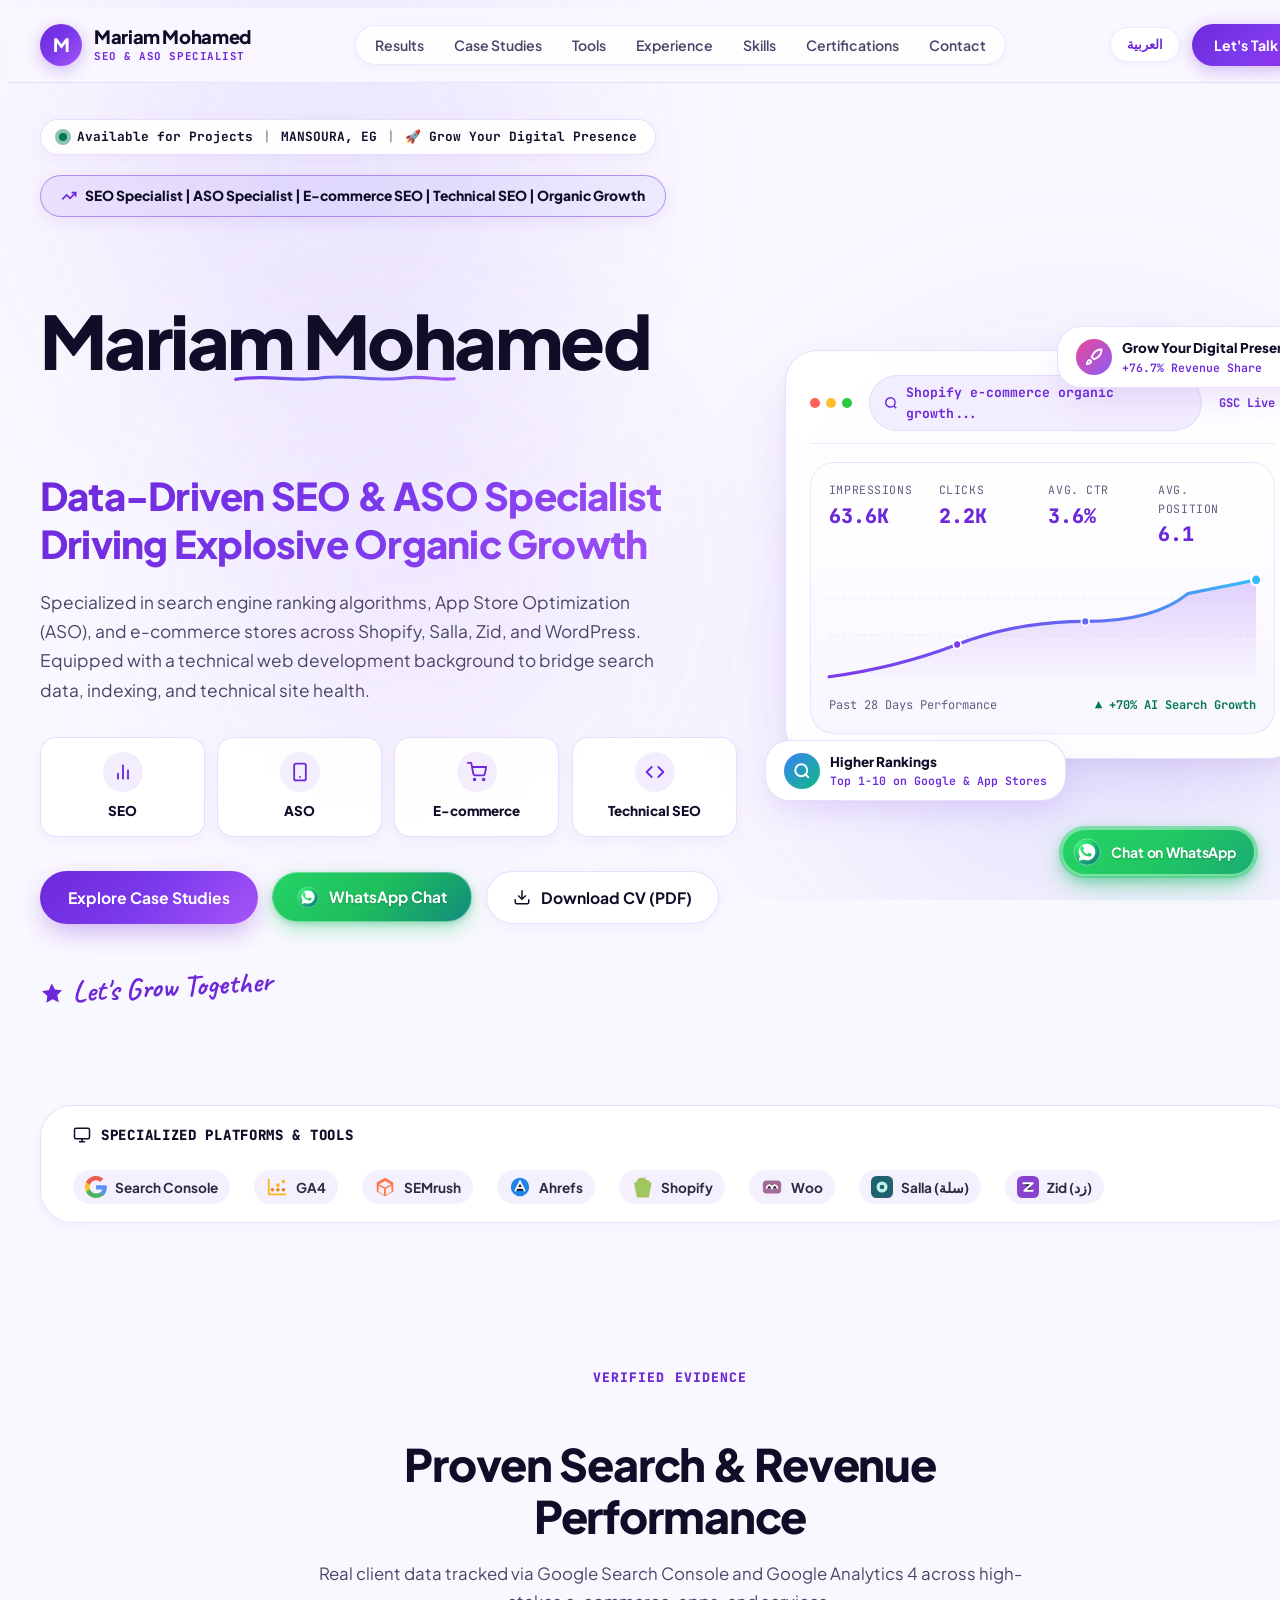
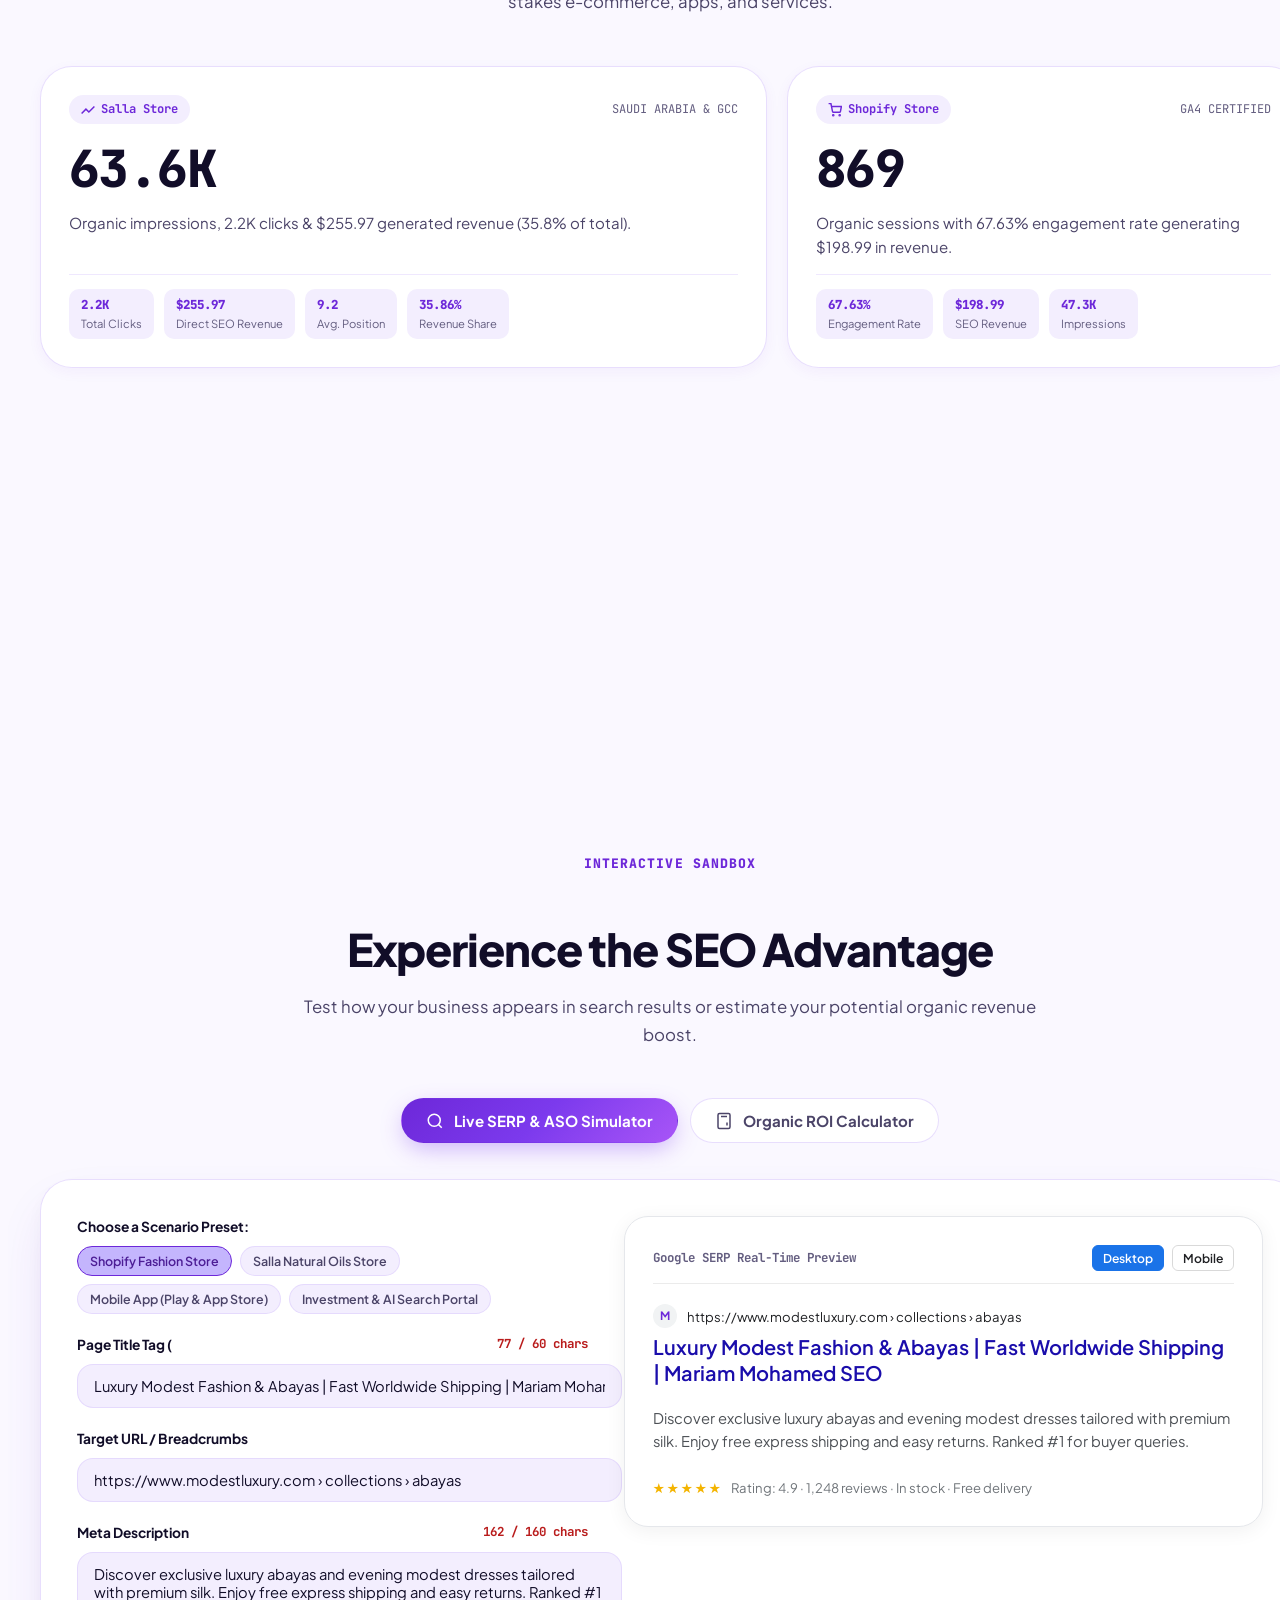
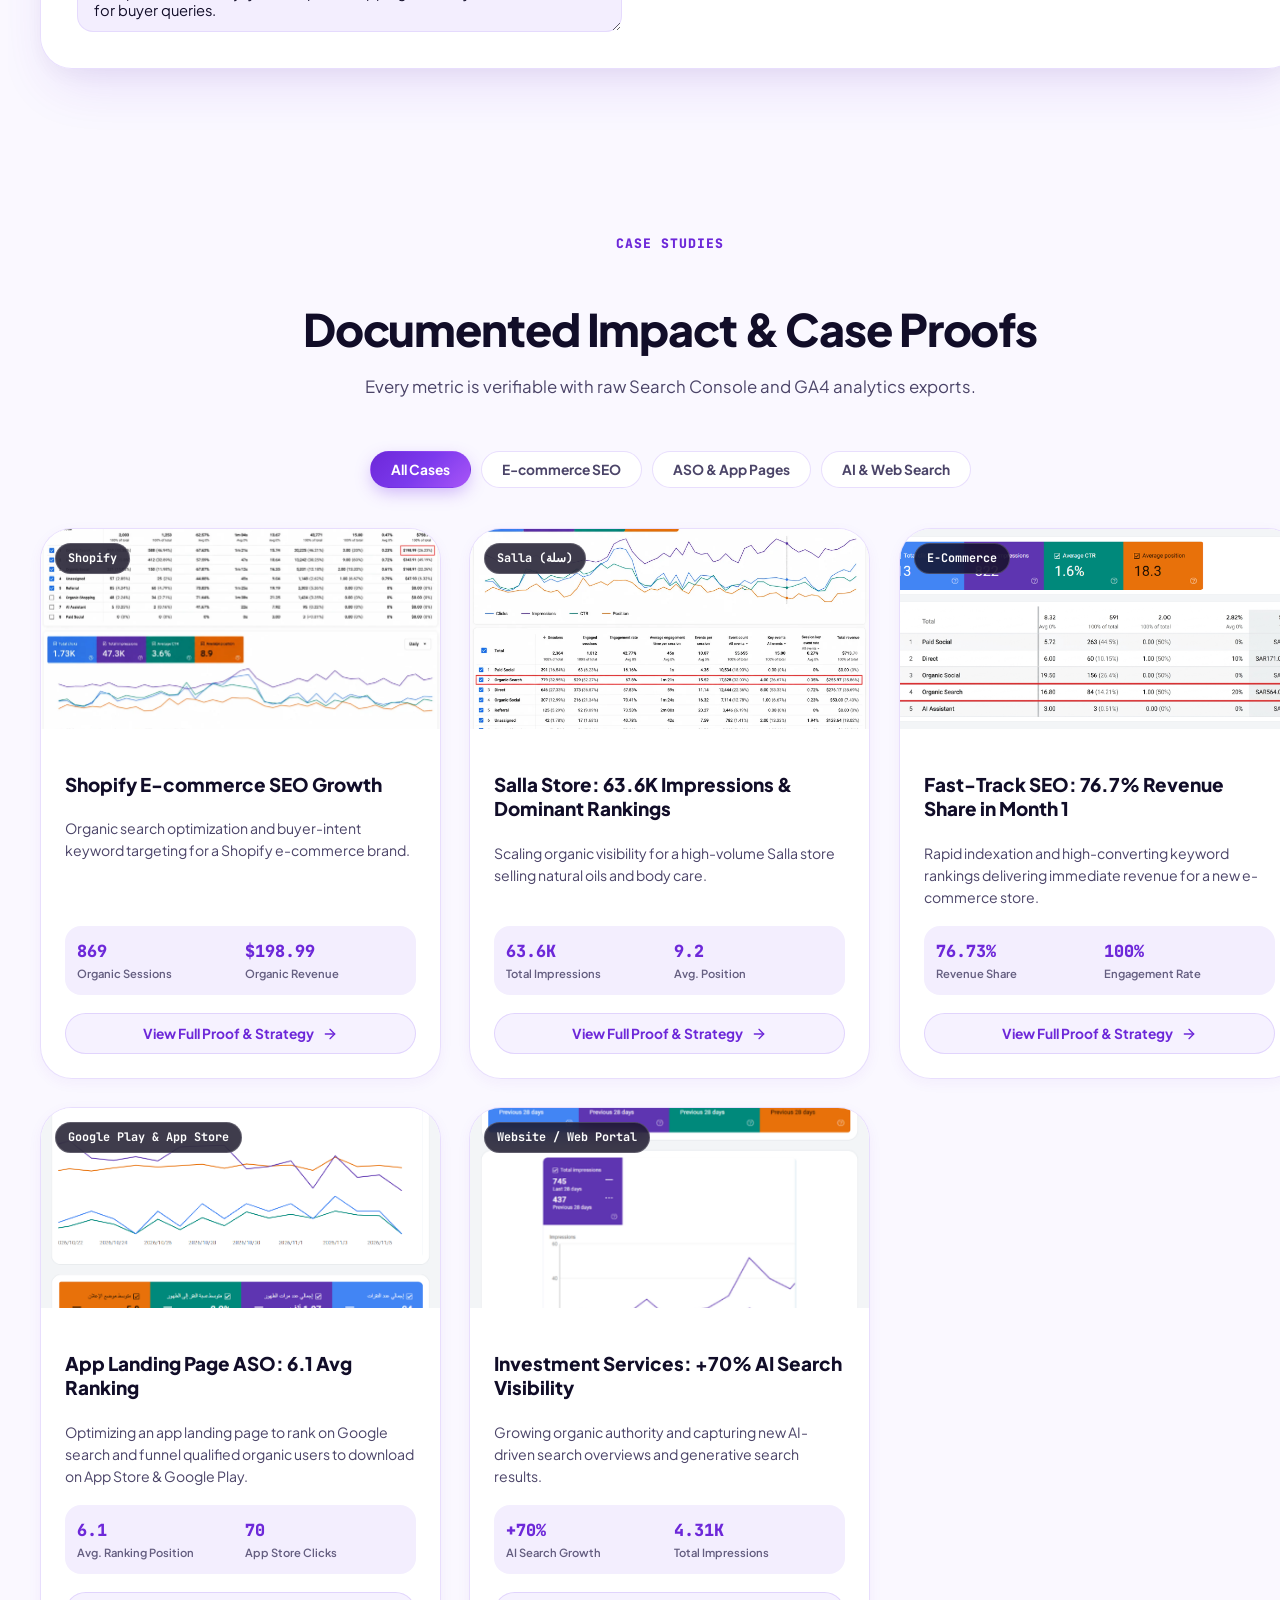
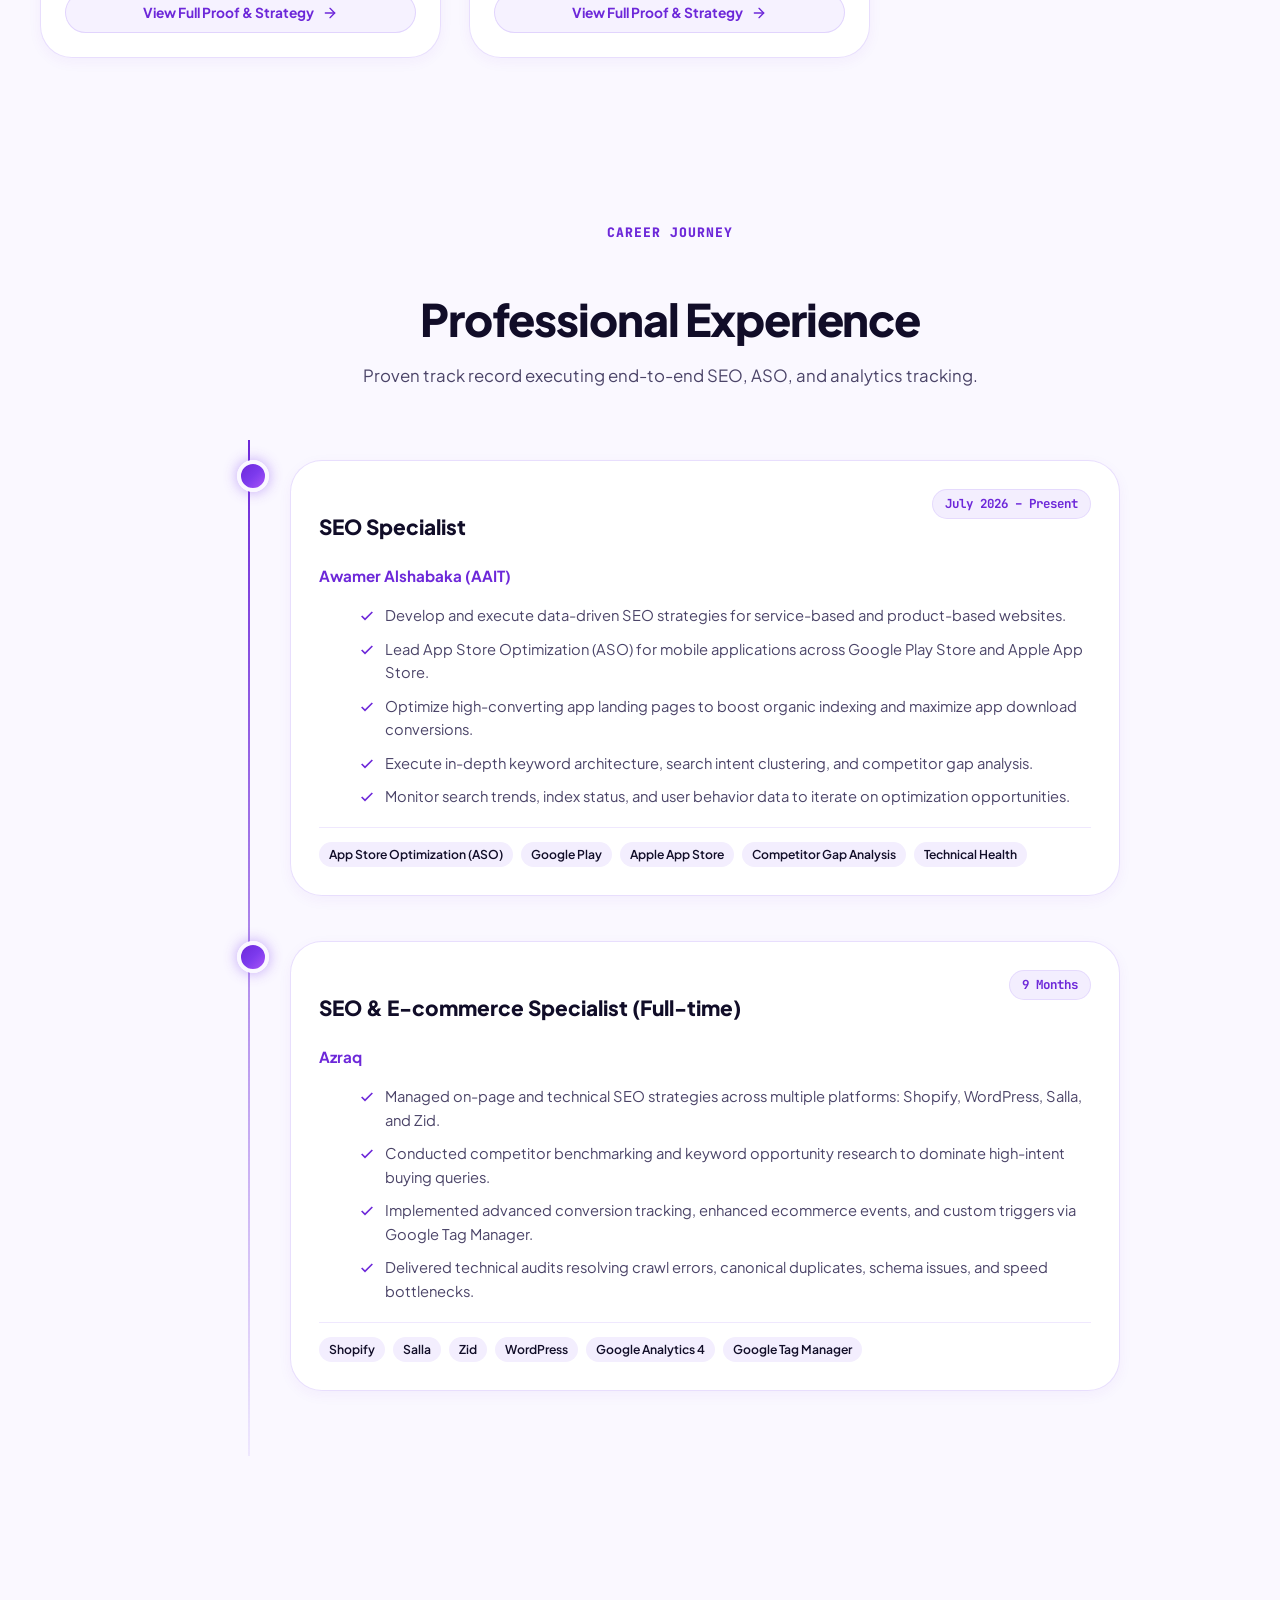
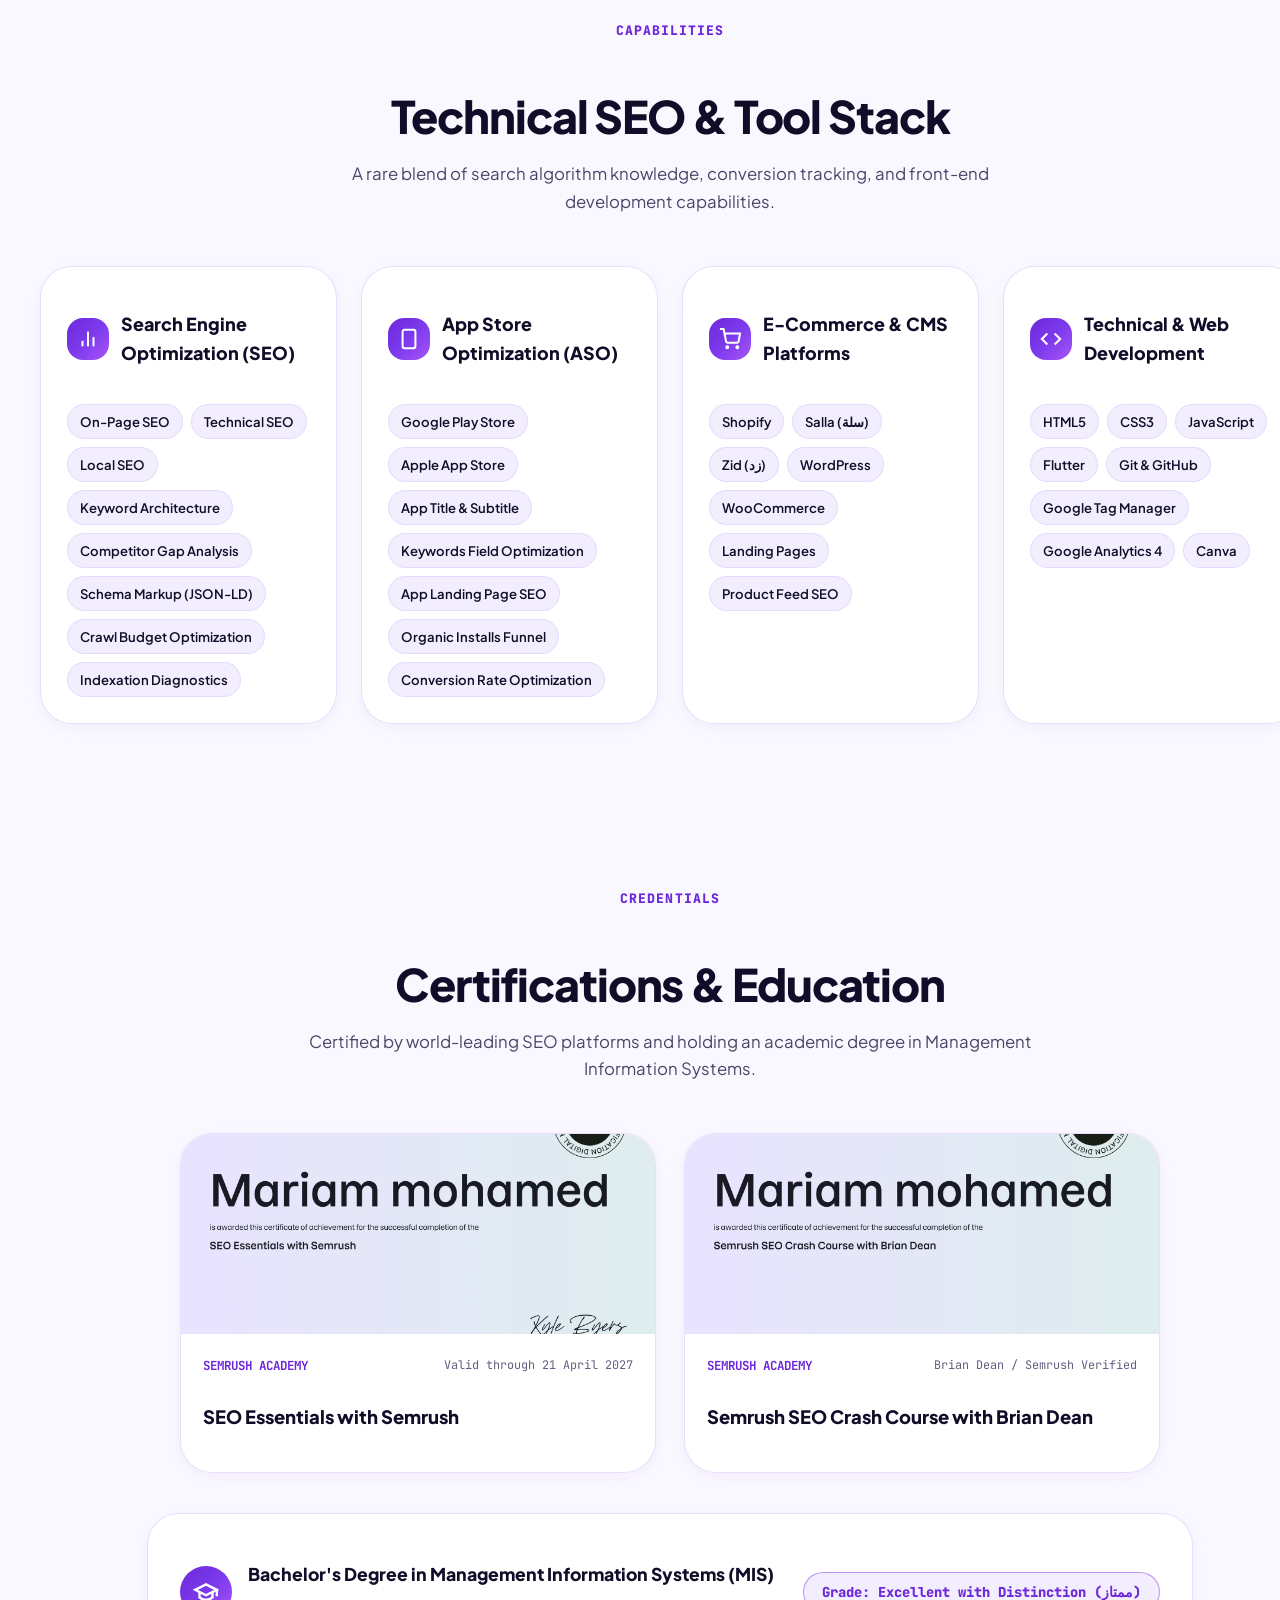
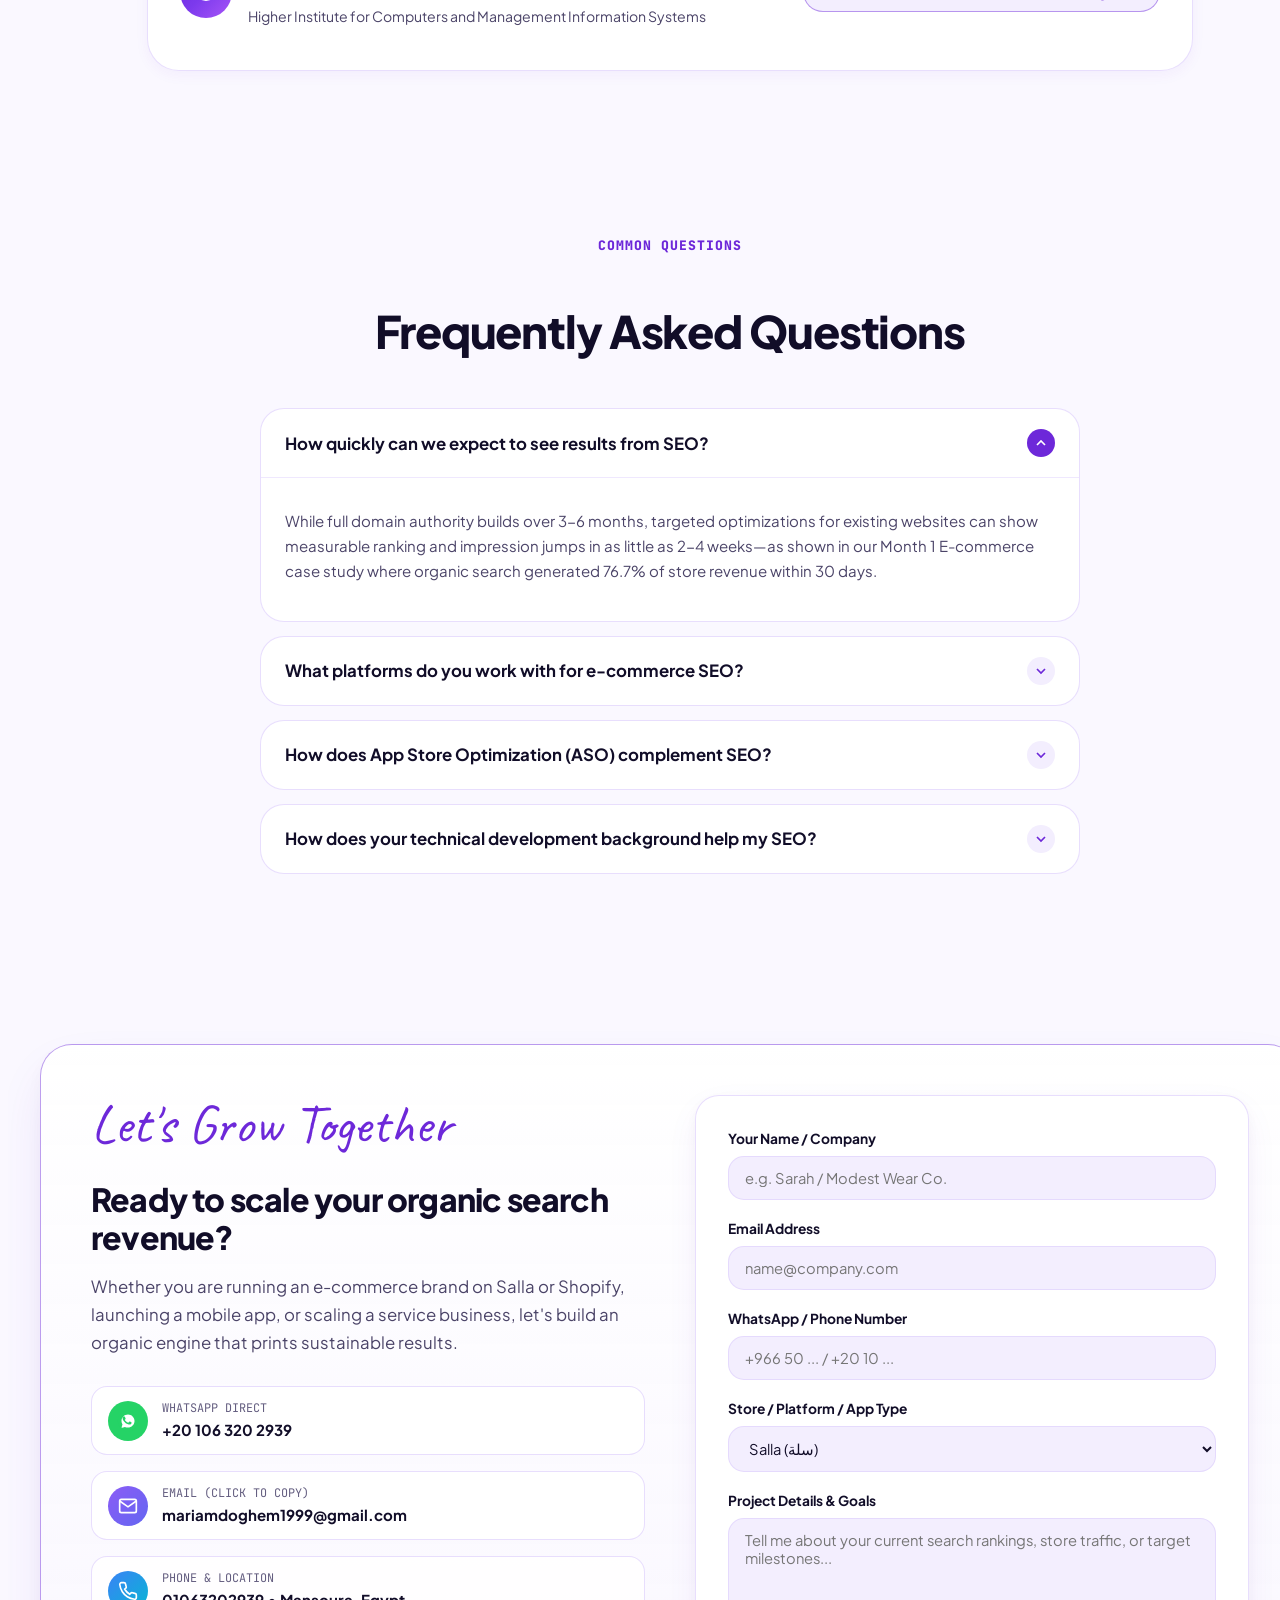
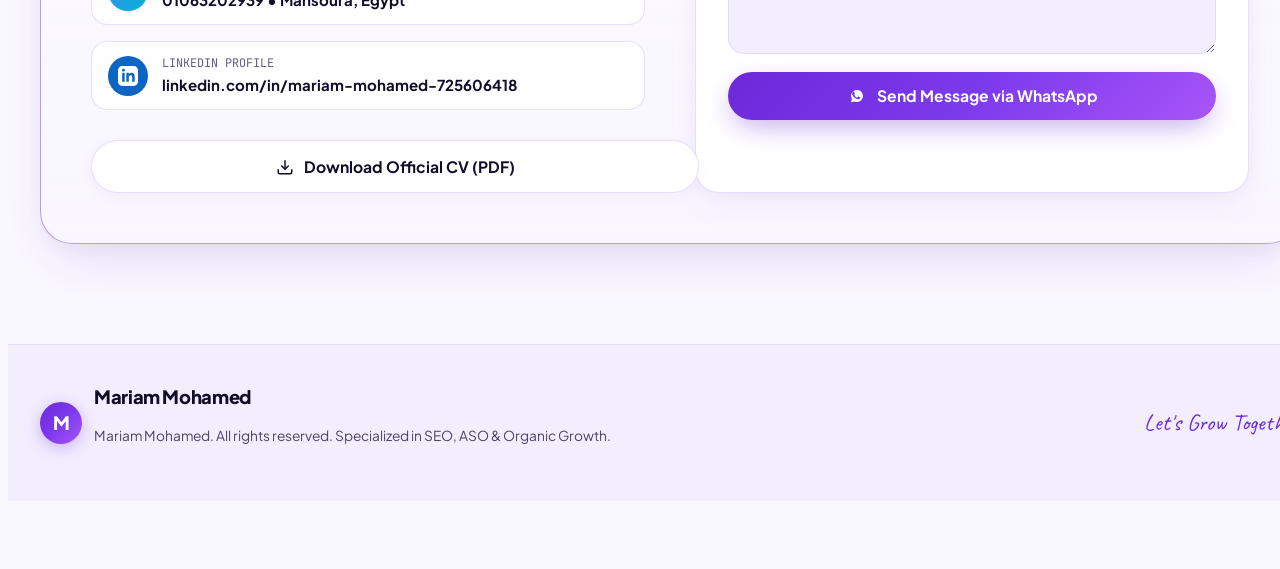
==== commit 3e42e273: "feat: realistic official WhatsApp icons, floating action button, and full mobile responsive layout" ====
--- a/index.html
+++ b/index.html
@@ -282,7 +282,19 @@
             </a>
             
             <a href="https://wa.me/201063202939?text=Hello%20Mariam,%20I%20saw%20your%20portfolio%20and%20would%20like%20to%20discuss%20an%20SEO/ASO%20project" target="_blank" rel="noopener" class="btn-whatsapp">
-              <svg width="18" height="18" viewBox="0 0 24 24" fill="currentColor"><path d="M.057 24l1.687-6.163c-1.041-1.804-1.588-3.849-1.587-5.946.003-6.556 5.338-11.891 11.893-11.891 3.181.001 6.167 1.24 8.413 3.488 2.245 2.248 3.481 5.236 3.48 8.414-.003 6.557-5.338 11.892-11.893 11.892-1.99-.001-3.951-.5-5.688-1.448l-6.305 1.654zm6.597-3.807c1.676.995 3.276 1.591 5.316 1.592 5.448 0 9.886-4.434 9.889-9.885.002-5.462-4.415-9.89-9.881-9.892-5.452 0-9.887 4.434-9.889 9.884-.001 2.225.651 3.891 1.746 5.634l-.999 3.648 3.818-1.001z"/></svg>
+              <span class="btn-wa-icon" aria-hidden="true">
+                <svg viewBox="0 0 32 32" width="22" height="22" fill="none" xmlns="http://www.w3.org/2000/svg">
+                  <defs>
+                    <radialGradient id="wa-hero-grad" cx="28%" cy="25%" r="75%">
+                      <stop offset="0%" stop-color="#38EF7D"/>
+                      <stop offset="55%" stop-color="#25D366"/>
+                      <stop offset="100%" stop-color="#128C7E"/>
+                    </radialGradient>
+                  </defs>
+                  <circle cx="16" cy="16" r="15" fill="url(#wa-hero-grad)" stroke="#FFFFFF" stroke-opacity="0.35" stroke-width="1"/>
+                  <path fill-rule="evenodd" clip-rule="evenodd" d="M16 6.5C10.753 6.5 6.5 10.753 6.5 16c0 1.856.533 3.589 1.451 5.056L6.69 24.966a.714.714 0 00.893.893l3.98-1.25A9.458 9.458 0 0016 25.5c5.247 0 9.5-4.253 9.5-9.5S21.247 6.5 16 6.5zm4.864 13.1c-.266.745-1.309 1.414-2.141 1.592-.569.122-1.314.219-3.804-.815-3.183-1.32-5.232-4.565-5.39-4.777-.158-.211-1.285-1.71-1.285-3.262 0-1.552.813-2.316 1.102-2.633.289-.317.631-.397.841-.397.21 0 .421.002.605.011.194.01.454-.073.71.542.266.637.91 2.219.99 2.383.081.163.135.354.027.57-.107.216-.161.352-.323.542-.162.19-.34.424-.486.57-.162.162-.33.337-.143.66.188.323.836 1.378 1.794 2.231 1.233 1.097 2.272 1.437 2.595 1.599.323.162.511.135.7-.081.19-.217.808-.975 1.024-1.31.216-.334.432-.279.728-.162.296.118 1.884.888 2.207 1.05.323.162.539.243.62.376.081.135.081.781-.185 1.526z" fill="#FFFFFF"/>
+                </svg>
+              </span>
               <span data-i18n="hero.cta_whatsapp">WhatsApp Chat</span>
             </a>
 
@@ -1181,7 +1193,10 @@
               <!-- WhatsApp -->
               <a href="https://wa.me/201063202939?text=Hello%20Mariam,%20I%20am%20interested%20in%20an%20SEO/ASO%20collaboration" target="_blank" rel="noopener" class="channel-item-link">
                 <div class="channel-icon-circle channel-icon-wa">
-                  <svg width="20" height="20" viewBox="0 0 24 24" fill="currentColor"><path d="M.057 24l1.687-6.163c-1.041-1.804-1.588-3.849-1.587-5.946.003-6.556 5.338-11.891 11.893-11.891 3.181.001 6.167 1.24 8.413 3.488 2.245 2.248 3.481 5.236 3.48 8.414-.003 6.557-5.338 11.892-11.893 11.892-1.99-.001-3.951-.5-5.688-1.448l-6.305 1.654zm6.597-3.807c1.676.995 3.276 1.591 5.316 1.592 5.448 0 9.886-4.434 9.889-9.885.002-5.462-4.415-9.89-9.881-9.892-5.452 0-9.887 4.434-9.889 9.884-.001 2.225.651 3.891 1.746 5.634l-.999 3.648 3.818-1.001z"/></svg>
+                  <svg viewBox="0 0 32 32" width="22" height="22" fill="none" xmlns="http://www.w3.org/2000/svg">
+                    <circle cx="16" cy="16" r="15" fill="#25D366"/>
+                    <path fill-rule="evenodd" clip-rule="evenodd" d="M16 6.5C10.753 6.5 6.5 10.753 6.5 16c0 1.856.533 3.589 1.451 5.056L6.69 24.966a.714.714 0 00.893.893l3.98-1.25A9.458 9.458 0 0016 25.5c5.247 0 9.5-4.253 9.5-9.5S21.247 6.5 16 6.5zm4.864 13.1c-.266.745-1.309 1.414-2.141 1.592-.569.122-1.314.219-3.804-.815-3.183-1.32-5.232-4.565-5.39-4.777-.158-.211-1.285-1.71-1.285-3.262 0-1.552.813-2.316 1.102-2.633.289-.317.631-.397.841-.397.21 0 .421.002.605.011.194.01.454-.073.71.542.266.637.91 2.219.99 2.383.081.163.135.354.027.57-.107.216-.161.352-.323.542-.162.19-.34.424-.486.57-.162.162-.33.337-.143.66.188.323.836 1.378 1.794 2.231 1.233 1.097 2.272 1.437 2.595 1.599.323.162.511.135.7-.081.19-.217.808-.975 1.024-1.31.216-.334.432-.279.728-.162.296.118 1.884.888 2.207 1.05.323.162.539.243.62.376.081.135.081.781-.185 1.526z" fill="#FFFFFF"/>
+                  </svg>
                 </div>
                 <div class="channel-details">
                   <span class="channel-label">WhatsApp Direct</span>
@@ -1267,7 +1282,9 @@
               </div>
 
               <button type="submit" class="btn-primary" style="width:100%;justify-content:center;">
-                <svg width="18" height="18" viewBox="0 0 24 24" fill="currentColor"><path d="M.057 24l1.687-6.163c-1.041-1.804-1.588-3.849-1.587-5.946.003-6.556 5.338-11.891 11.893-11.891 3.181.001 6.167 1.24 8.413 3.488 2.245 2.248 3.481 5.236 3.48 8.414-.003 6.557-5.338 11.892-11.893 11.892-1.99-.001-3.951-.5-5.688-1.448l-6.305 1.654zm6.597-3.807c1.676.995 3.276 1.591 5.316 1.592 5.448 0 9.886-4.434 9.889-9.885.002-5.462-4.415-9.89-9.881-9.892-5.452 0-9.887 4.434-9.889 9.884-.001 2.225.651 3.891 1.746 5.634l-.999 3.648 3.818-1.001z"/></svg>
+                <svg viewBox="0 0 32 32" width="20" height="20" fill="none" xmlns="http://www.w3.org/2000/svg">
+                  <path fill-rule="evenodd" clip-rule="evenodd" d="M16 6.5C10.753 6.5 6.5 10.753 6.5 16c0 1.856.533 3.589 1.451 5.056L6.69 24.966a.714.714 0 00.893.893l3.98-1.25A9.458 9.458 0 0016 25.5c5.247 0 9.5-4.253 9.5-9.5S21.247 6.5 16 6.5zm4.864 13.1c-.266.745-1.309 1.414-2.141 1.592-.569.122-1.314.219-3.804-.815-3.183-1.32-5.232-4.565-5.39-4.777-.158-.211-1.285-1.71-1.285-3.262 0-1.552.813-2.316 1.102-2.633.289-.317.631-.397.841-.397.21 0 .421.002.605.011.194.01.454-.073.71.542.266.637.91 2.219.99 2.383.081.163.135.354.027.57-.107.216-.161.352-.323.542-.162.19-.34.424-.486.57-.162.162-.33.337-.143.66.188.323.836 1.378 1.794 2.231 1.233 1.097 2.272 1.437 2.595 1.599.323.162.511.135.7-.081.19-.217.808-.975 1.024-1.31.216-.334.432-.279.728-.162.296.118 1.884.888 2.207 1.05.323.162.539.243.62.376.081.135.081.781-.185 1.526z" fill="#FFFFFF"/>
+                </svg>
                 <span data-i18n="form.submit">Send Message via WhatsApp</span>
               </button>
             </form>
@@ -1324,6 +1341,32 @@
     <span id="toast-msg" data-i18n="toast.copied">Email copied to clipboard!</span>
   </div>
 
+  <!-- Floating Quick-Action WhatsApp Button -->
+  <aside class="floating-wa-container" aria-label="Direct WhatsApp Contact">
+    <a href="https://wa.me/201063202939?text=Hello%20Mariam,%20I%20saw%20your%20portfolio%20and%20would%20like%20to%20discuss%20an%20SEO/ASO%20project" 
+       target="_blank" 
+       rel="noopener" 
+       class="floating-wa-btn" 
+       id="floating-wa-btn" 
+       title="Chat on WhatsApp">
+      <span class="floating-wa-pulse" aria-hidden="true"></span>
+      <span class="floating-wa-icon" aria-hidden="true">
+        <svg viewBox="0 0 32 32" width="28" height="28" fill="none" xmlns="http://www.w3.org/2000/svg">
+          <defs>
+            <radialGradient id="wa-float-grad" cx="28%" cy="25%" r="75%">
+              <stop offset="0%" stop-color="#38EF7D"/>
+              <stop offset="55%" stop-color="#25D366"/>
+              <stop offset="100%" stop-color="#128C7E"/>
+            </radialGradient>
+          </defs>
+          <circle cx="16" cy="16" r="15" fill="url(#wa-float-grad)" stroke="#FFFFFF" stroke-opacity="0.4" stroke-width="1"/>
+          <path fill-rule="evenodd" clip-rule="evenodd" d="M16 6.5C10.753 6.5 6.5 10.753 6.5 16c0 1.856.533 3.589 1.451 5.056L6.69 24.966a.714.714 0 00.893.893l3.98-1.25A9.458 9.458 0 0016 25.5c5.247 0 9.5-4.253 9.5-9.5S21.247 6.5 16 6.5zm4.864 13.1c-.266.745-1.309 1.414-2.141 1.592-.569.122-1.314.219-3.804-.815-3.183-1.32-5.232-4.565-5.39-4.777-.158-.211-1.285-1.71-1.285-3.262 0-1.552.813-2.316 1.102-2.633.289-.317.631-.397.841-.397.21 0 .421.002.605.011.194.01.454-.073.71.542.266.637.91 2.219.99 2.383.081.163.135.354.027.57-.107.216-.161.352-.323.542-.162.19-.34.424-.486.57-.162.162-.33.337-.143.66.188.323.836 1.378 1.794 2.231 1.233 1.097 2.272 1.437 2.595 1.599.323.162.511.135.7-.081.19-.217.808-.975 1.024-1.31.216-.334.432-.279.728-.162.296.118 1.884.888 2.207 1.05.323.162.539.243.62.376.081.135.081.781-.185 1.526z" fill="#FFFFFF"/>
+        </svg>
+      </span>
+      <span class="floating-wa-label" data-i18n="wa.quick_chat">Chat on WhatsApp</span>
+    </a>
+  </aside>
+
   <!-- Back to Top Button -->
   <button class="back-to-top-btn" id="back-to-top-btn" aria-label="Back to top">
     <svg width="20" height="20" viewBox="0 0 24 24" fill="none" stroke="currentColor" stroke-width="2.5"><polyline points="18 15 12 9 6 15"/></svg>
--- a/css/styles.css
+++ b/css/styles.css
@@ -84,6 +84,9 @@
   scroll-behavior: smooth;
   font-size: 16px;
   -webkit-text-size-adjust: 100%;
+  overflow-x: hidden;
+  max-width: 100vw;
+  width: 100%;
 }
 
 body {
@@ -92,6 +95,8 @@
   color: var(--text-main);
   line-height: 1.6;
   overflow-x: hidden;
+  max-width: 100vw;
+  width: 100%;
   transition: background-color var(--transition-smooth), color var(--transition-smooth);
   position: relative;
   min-height: 100vh;
@@ -700,12 +705,14 @@
   display: grid;
   grid-template-columns: repeat(4, 1fr);
   gap: 12px;
-  margin-bottom: 36px;
-}
-
-@media (max-width: 640px) {
+  margin-bottom: 34px;
+}
+
+@media (max-width: 900px) {
   .hero-specialty-strip {
     grid-template-columns: repeat(2, 1fr);
+    gap: 10px;
+    margin-bottom: 26px;
   }
 }
 
@@ -752,8 +759,27 @@
   display: flex;
   align-items: center;
   flex-wrap: wrap;
-  gap: 16px;
+  gap: 14px;
   margin-bottom: 34px;
+}
+
+@media (max-width: 640px) {
+  .hero-cta-group {
+    flex-direction: column;
+    align-items: stretch;
+    gap: 12px;
+    margin-bottom: 24px;
+  }
+
+  .hero-cta-group .btn-primary,
+  .hero-cta-group .btn-whatsapp,
+  .hero-cta-group .btn-secondary {
+    width: 100%;
+    justify-content: center;
+    text-align: center;
+    padding: 13px 20px;
+    box-sizing: border-box;
+  }
 }
 
 .btn-primary {
@@ -821,21 +847,46 @@
 .btn-whatsapp {
   display: inline-flex;
   align-items: center;
-  gap: 8px;
-  background: #075E54;
+  justify-content: center;
+  gap: 10px;
+  background: linear-gradient(135deg, #25D366 0%, #1EBE5D 50%, #128C7E 100%);
   color: #FFFFFF;
   font-weight: 700;
-  font-size: 0.95rem;
-  padding: 13px 24px;
-  border-radius: var(--radius-pill);
-  box-shadow: 0 8px 24px -4px rgba(7, 94, 84, 0.35);
+  font-size: 0.96rem;
+  padding: 12px 24px;
+  border-radius: var(--radius-pill);
+  box-shadow: 0 8px 24px -4px rgba(37, 211, 102, 0.45), 0 2px 6px rgba(18, 140, 126, 0.25);
   transition: all var(--transition-smooth);
+  border: 1px solid rgba(255, 255, 255, 0.35);
+  position: relative;
+  overflow: hidden;
+  text-shadow: 0 1px 2px rgba(0, 0, 0, 0.22);
+}
+
+.btn-whatsapp::after {
+  content: '';
+  position: absolute;
+  top: 0;
+  left: -100%;
+  width: 50%;
+  height: 100%;
+  background: linear-gradient(90deg, transparent, rgba(255, 255, 255, 0.32), transparent);
+  transform: skewX(-20deg);
+  animation: btnShimmer 5s ease-in-out infinite 1.8s;
 }
 
 .btn-whatsapp:hover {
-  background: #054C44;
+  background: linear-gradient(135deg, #2ae26e 0%, #22ce66 50%, #0e7367 100%);
   transform: translateY(-2px);
-  box-shadow: 0 12px 30px -4px rgba(7, 94, 84, 0.45);
+  box-shadow: 0 12px 32px -4px rgba(37, 211, 102, 0.6), 0 4px 10px rgba(18, 140, 126, 0.4);
+  color: #FFFFFF;
+}
+
+.btn-wa-icon {
+  display: inline-flex;
+  align-items: center;
+  justify-content: center;
+  flex-shrink: 0;
 }
 
 /* Handwritten Accent Note */
@@ -1083,6 +1134,190 @@
   font-weight: 600;
   color: var(--primary);
   font-family: var(--font-mono);
+}
+
+@media (max-width: 768px) {
+  .hero-visual-stage {
+    perspective: none;
+    max-width: 100%;
+    overflow: hidden;
+    padding: 14px 0 20px;
+  }
+
+  .stage-wrapper {
+    padding-bottom: 12px;
+  }
+
+  .laptop-mockup-card {
+    padding: 16px 14px;
+    border-radius: var(--radius-lg);
+    transform: none !important;
+  }
+
+  .laptop-mockup-card:hover {
+    transform: none !important;
+  }
+
+  .browser-header {
+    gap: 6px;
+    margin-bottom: 12px;
+    padding-bottom: 8px;
+  }
+
+  .search-bar-mockup {
+    width: auto;
+    flex: 1;
+    min-width: 0;
+    padding: 5px 8px;
+    font-size: 0.72rem;
+  }
+
+  .browser-header .badge-status-pill {
+    font-size: 0.68rem;
+    padding: 3px 7px;
+    flex-shrink: 0;
+  }
+
+  .badge-top-right {
+    top: -12px;
+    right: 4px;
+    animation: none;
+  }
+
+  .badge-bottom-left {
+    bottom: -12px;
+    left: 4px;
+    animation: none;
+  }
+
+  .floating-badge {
+    padding: 6px 12px;
+    gap: 8px;
+    max-width: 88%;
+  }
+
+  .floating-badge .badge-icon-wrap {
+    width: 30px;
+    height: 30px;
+  }
+
+  .floating-badge .badge-title {
+    font-size: 0.76rem;
+  }
+
+  .floating-badge .badge-subtitle {
+    font-size: 0.65rem;
+  }
+
+  .chart-preview-container {
+    padding: 10px;
+  }
+
+  .chart-header-metrics {
+    grid-template-columns: repeat(2, 1fr);
+    gap: 8px;
+    margin-bottom: 10px;
+  }
+
+  .chart-metric-value {
+    font-size: 1.05rem;
+  }
+}
+
+/* ==========================================================================
+   Floating Quick-Action WhatsApp Button
+   ========================================================================== */
+
+.floating-wa-container {
+  position: fixed;
+  bottom: 24px;
+  right: 24px;
+  z-index: 999;
+  pointer-events: auto;
+}
+
+html[dir="rtl"] .floating-wa-container {
+  right: auto;
+  left: 24px;
+}
+
+.floating-wa-btn {
+  display: flex;
+  align-items: center;
+  gap: 10px;
+  background: linear-gradient(135deg, #25D366 0%, #1EBE5D 50%, #128C7E 100%);
+  color: #FFFFFF;
+  padding: 8px 18px 8px 10px;
+  border-radius: var(--radius-pill);
+  box-shadow: 0 10px 28px -4px rgba(37, 211, 102, 0.55), 0 4px 12px rgba(18, 140, 126, 0.35);
+  border: 2px solid rgba(255, 255, 255, 0.7);
+  font-weight: 700;
+  font-size: 0.88rem;
+  transition: all var(--transition-smooth);
+  position: relative;
+  backdrop-filter: blur(8px);
+  text-shadow: 0 1px 2px rgba(0, 0, 0, 0.22);
+}
+
+.floating-wa-btn:hover {
+  transform: translateY(-4px) scale(1.03);
+  box-shadow: 0 16px 36px -4px rgba(37, 211, 102, 0.7), 0 6px 16px rgba(18, 140, 126, 0.45);
+  color: #FFFFFF;
+}
+
+.floating-wa-pulse {
+  position: absolute;
+  inset: -4px;
+  border-radius: var(--radius-pill);
+  background: rgba(37, 211, 102, 0.45);
+  z-index: -1;
+  animation: waPulseRing 2.4s cubic-bezier(0.25, 1, 0.5, 1) infinite;
+}
+
+@keyframes waPulseRing {
+  0% { transform: scale(0.95); opacity: 0.85; }
+  100% { transform: scale(1.28); opacity: 0; }
+}
+
+.floating-wa-icon {
+  display: inline-flex;
+  align-items: center;
+  justify-content: center;
+  flex-shrink: 0;
+}
+
+.floating-wa-label,
+.floating-wa-tooltip {
+  white-space: nowrap;
+  letter-spacing: -0.01em;
+}
+
+@media (max-width: 768px) {
+  .floating-wa-container {
+    bottom: 20px;
+    right: 20px;
+  }
+
+  html[dir="rtl"] .floating-wa-container {
+    left: 20px;
+  }
+
+  .floating-wa-btn {
+    padding: 0;
+    width: 52px;
+    height: 52px;
+    border-radius: 50%;
+    justify-content: center;
+  }
+
+  .floating-wa-btn .floating-wa-label,
+  .floating-wa-btn .floating-wa-tooltip {
+    display: none !important;
+  }
+
+  .floating-wa-pulse {
+    border-radius: 50%;
+  }
 }
 
 /* ==========================================================================
@@ -2689,11 +2924,11 @@
   opacity: 1;
 }
 
-/* Back to Top Floating Button */
+/* Back to Top Floating Button (Cleanly stacked above floating WhatsApp) */
 .back-to-top-btn {
   position: fixed;
-  bottom: 28px;
-  right: 28px;
+  bottom: 84px;
+  right: 24px;
   width: 44px;
   height: 44px;
   border-radius: var(--radius-pill);
@@ -2705,7 +2940,7 @@
   justify-content: center;
   box-shadow: var(--shadow-md);
   backdrop-filter: blur(14px);
-  z-index: 999;
+  z-index: 998;
   cursor: pointer;
   opacity: 0;
   pointer-events: none;
@@ -2713,9 +2948,24 @@
   transition: all var(--transition-fast);
 }
 
+@media (max-width: 768px) {
+  .back-to-top-btn {
+    bottom: 80px;
+    right: 20px;
+    width: 40px;
+    height: 40px;
+  }
+}
+
 html[dir="rtl"] .back-to-top-btn {
   right: auto;
-  left: 28px;
+  left: 24px;
+}
+
+@media (max-width: 768px) {
+  html[dir="rtl"] .back-to-top-btn {
+    left: 20px;
+  }
 }
 
 .back-to-top-btn.visible {
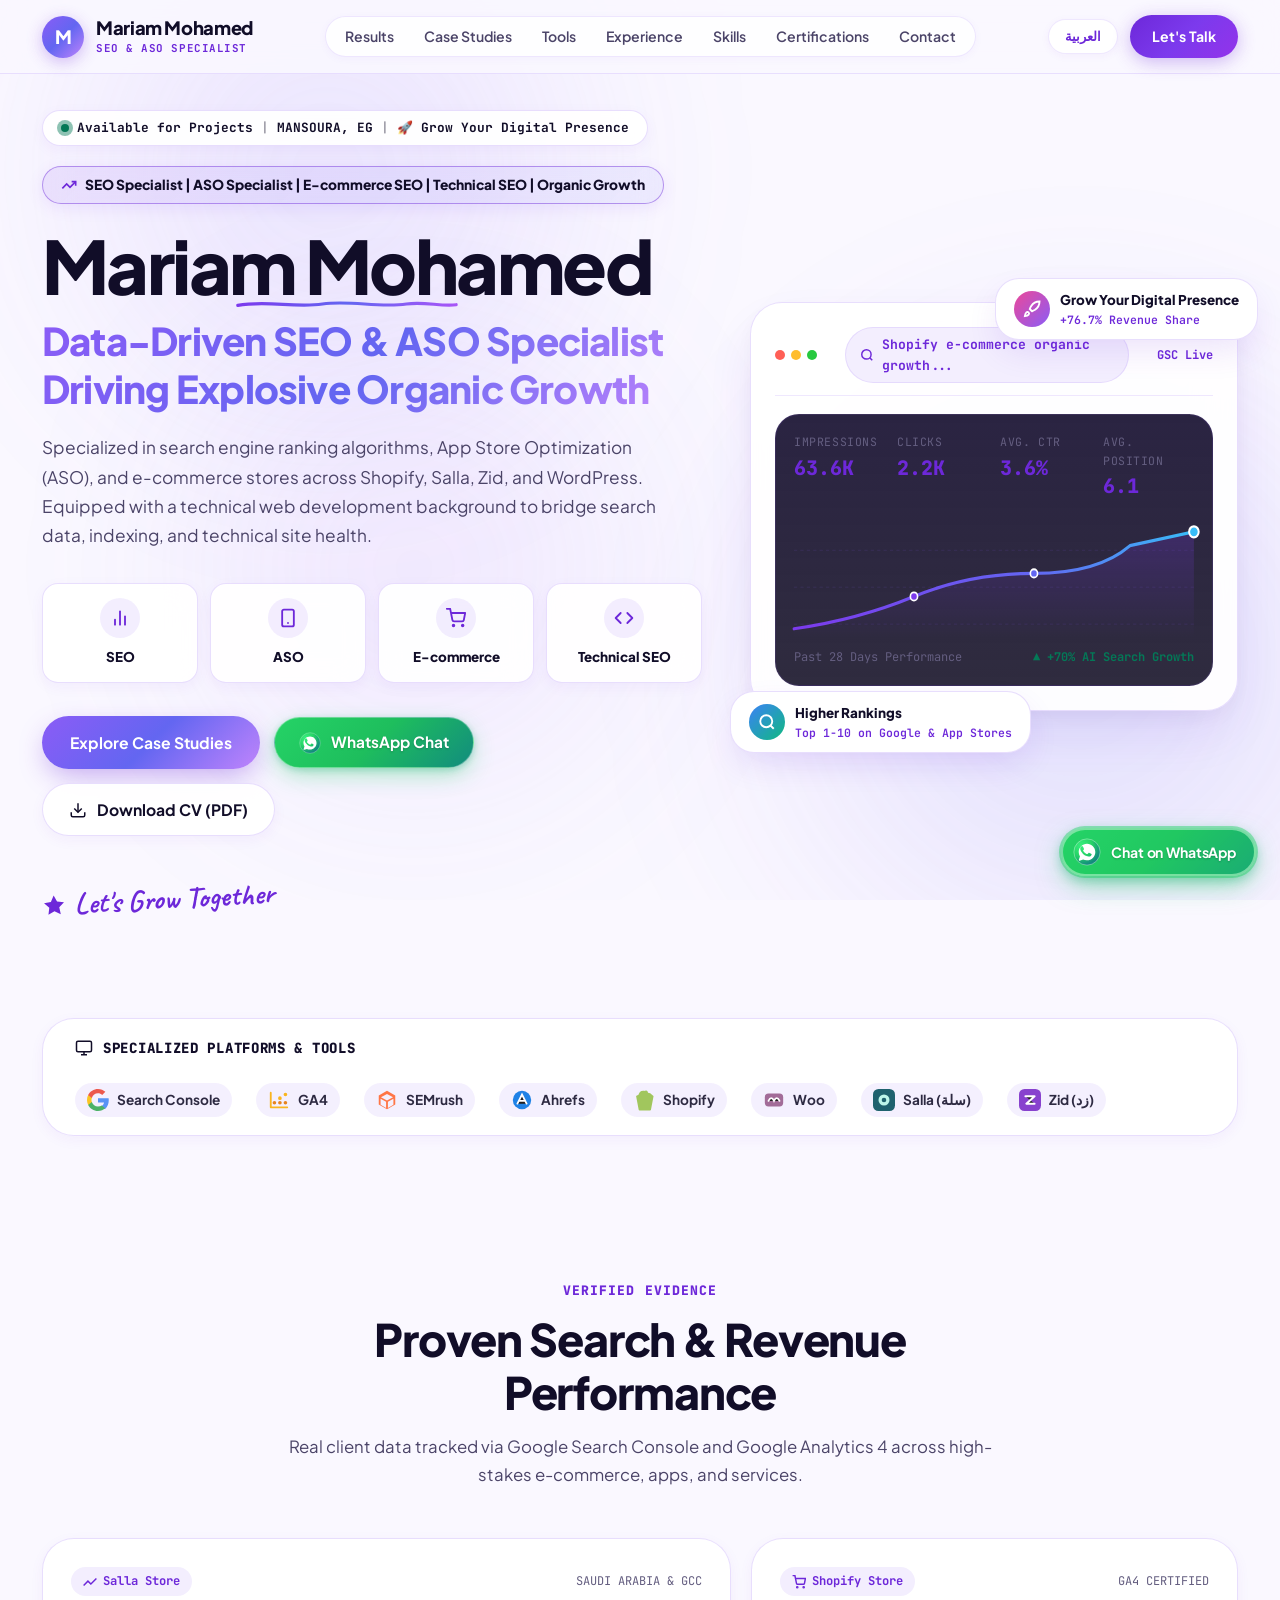
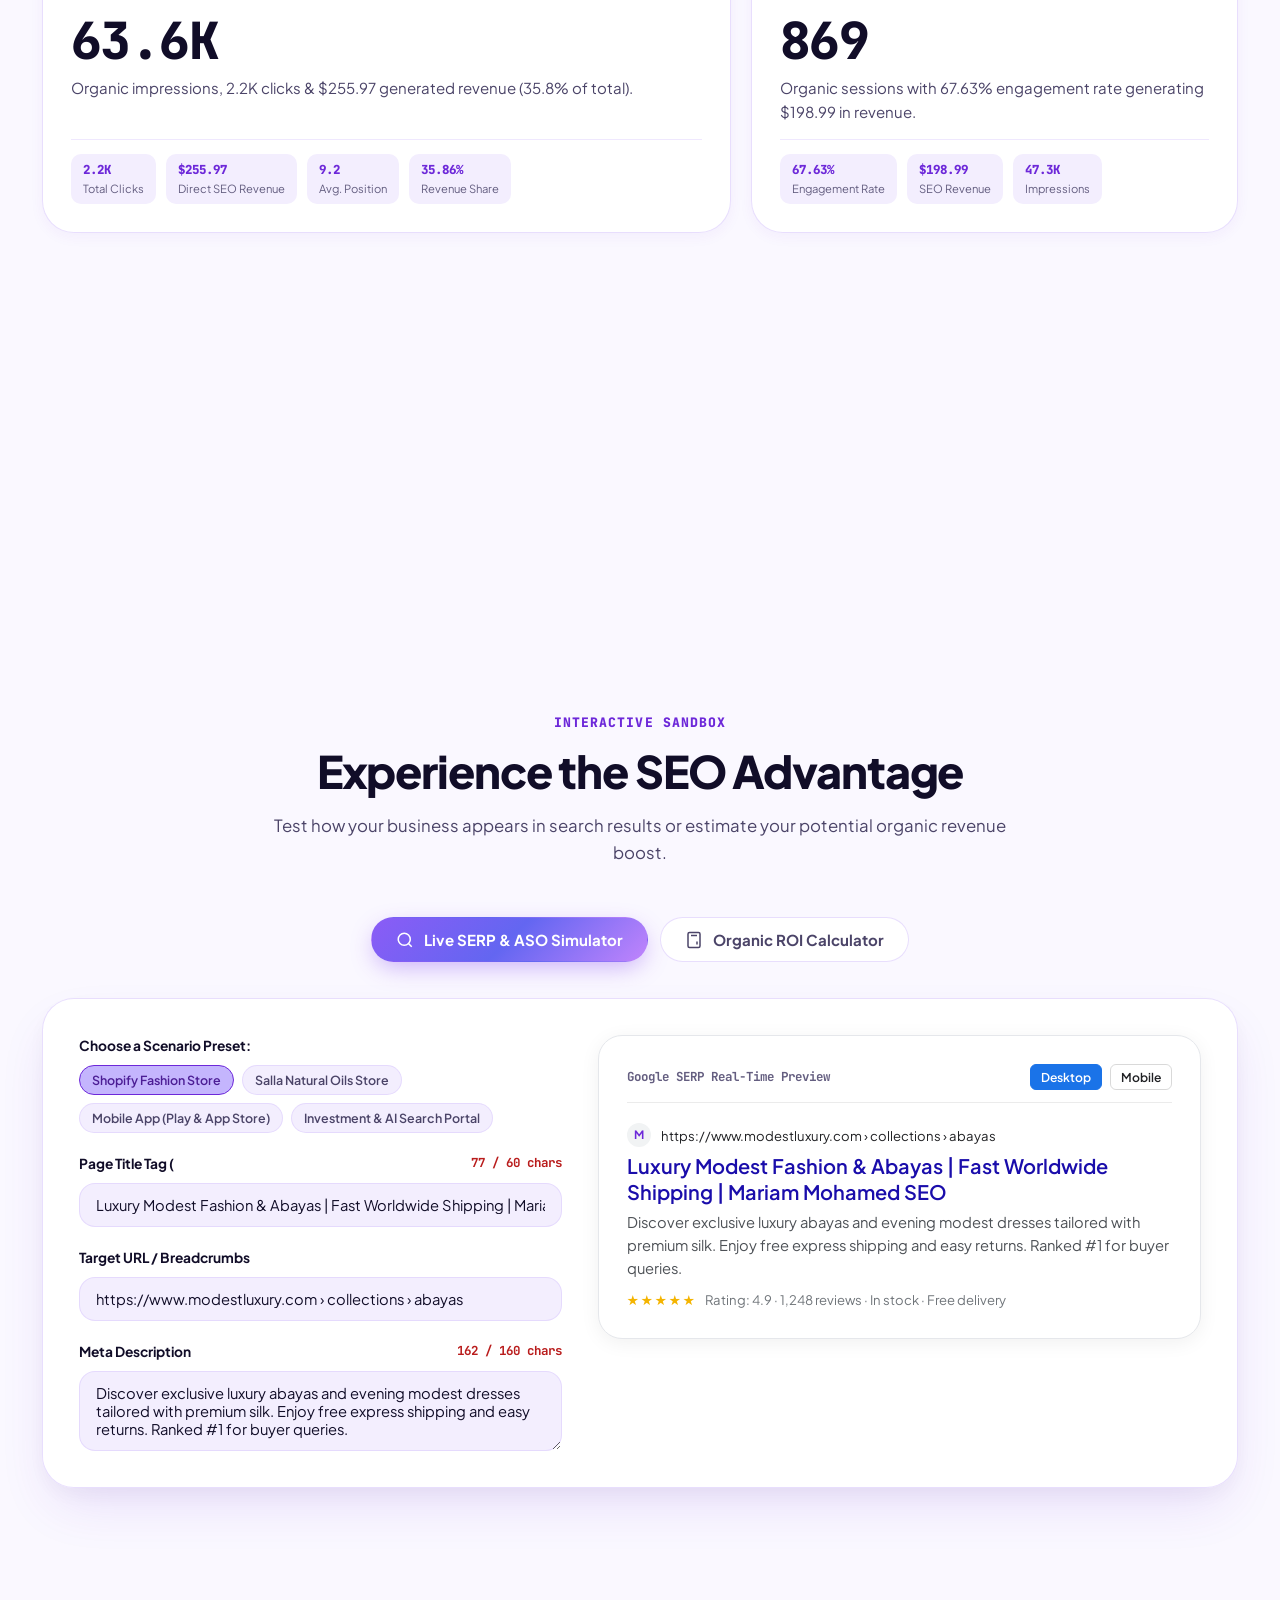
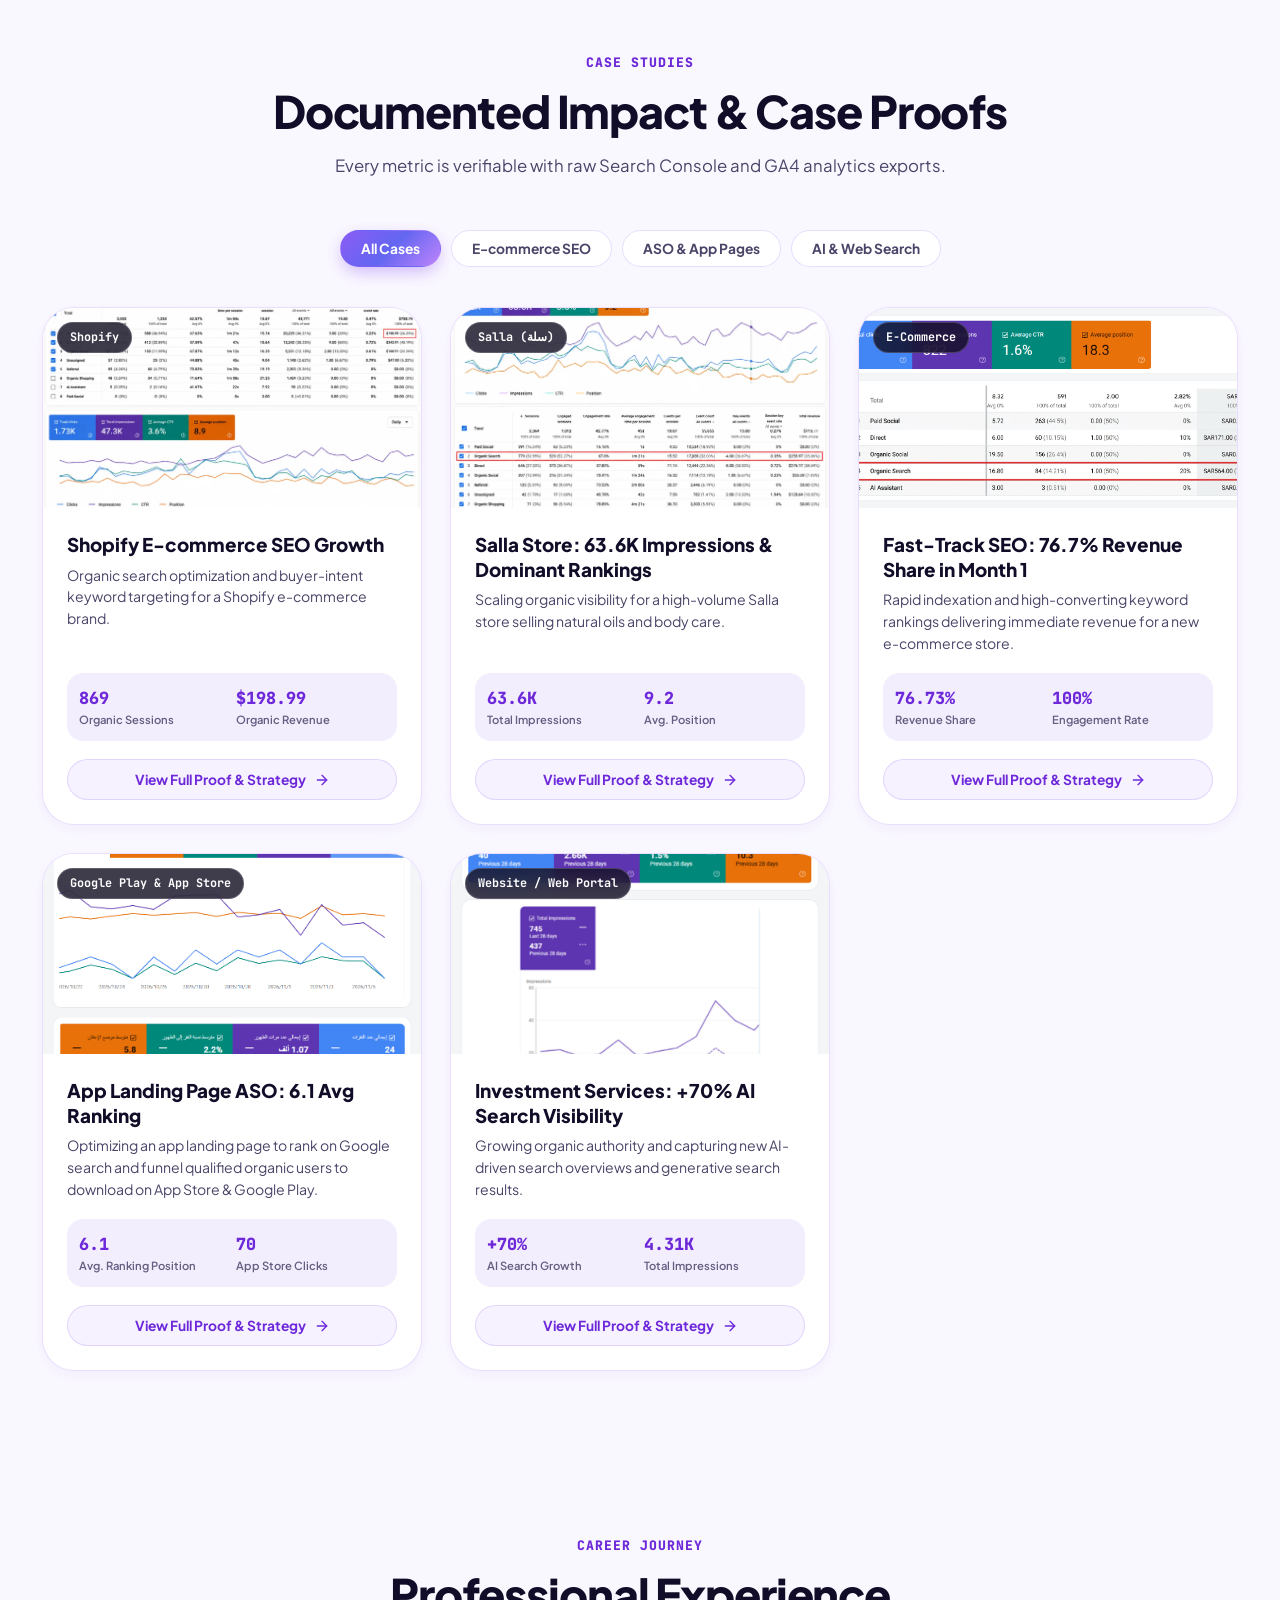
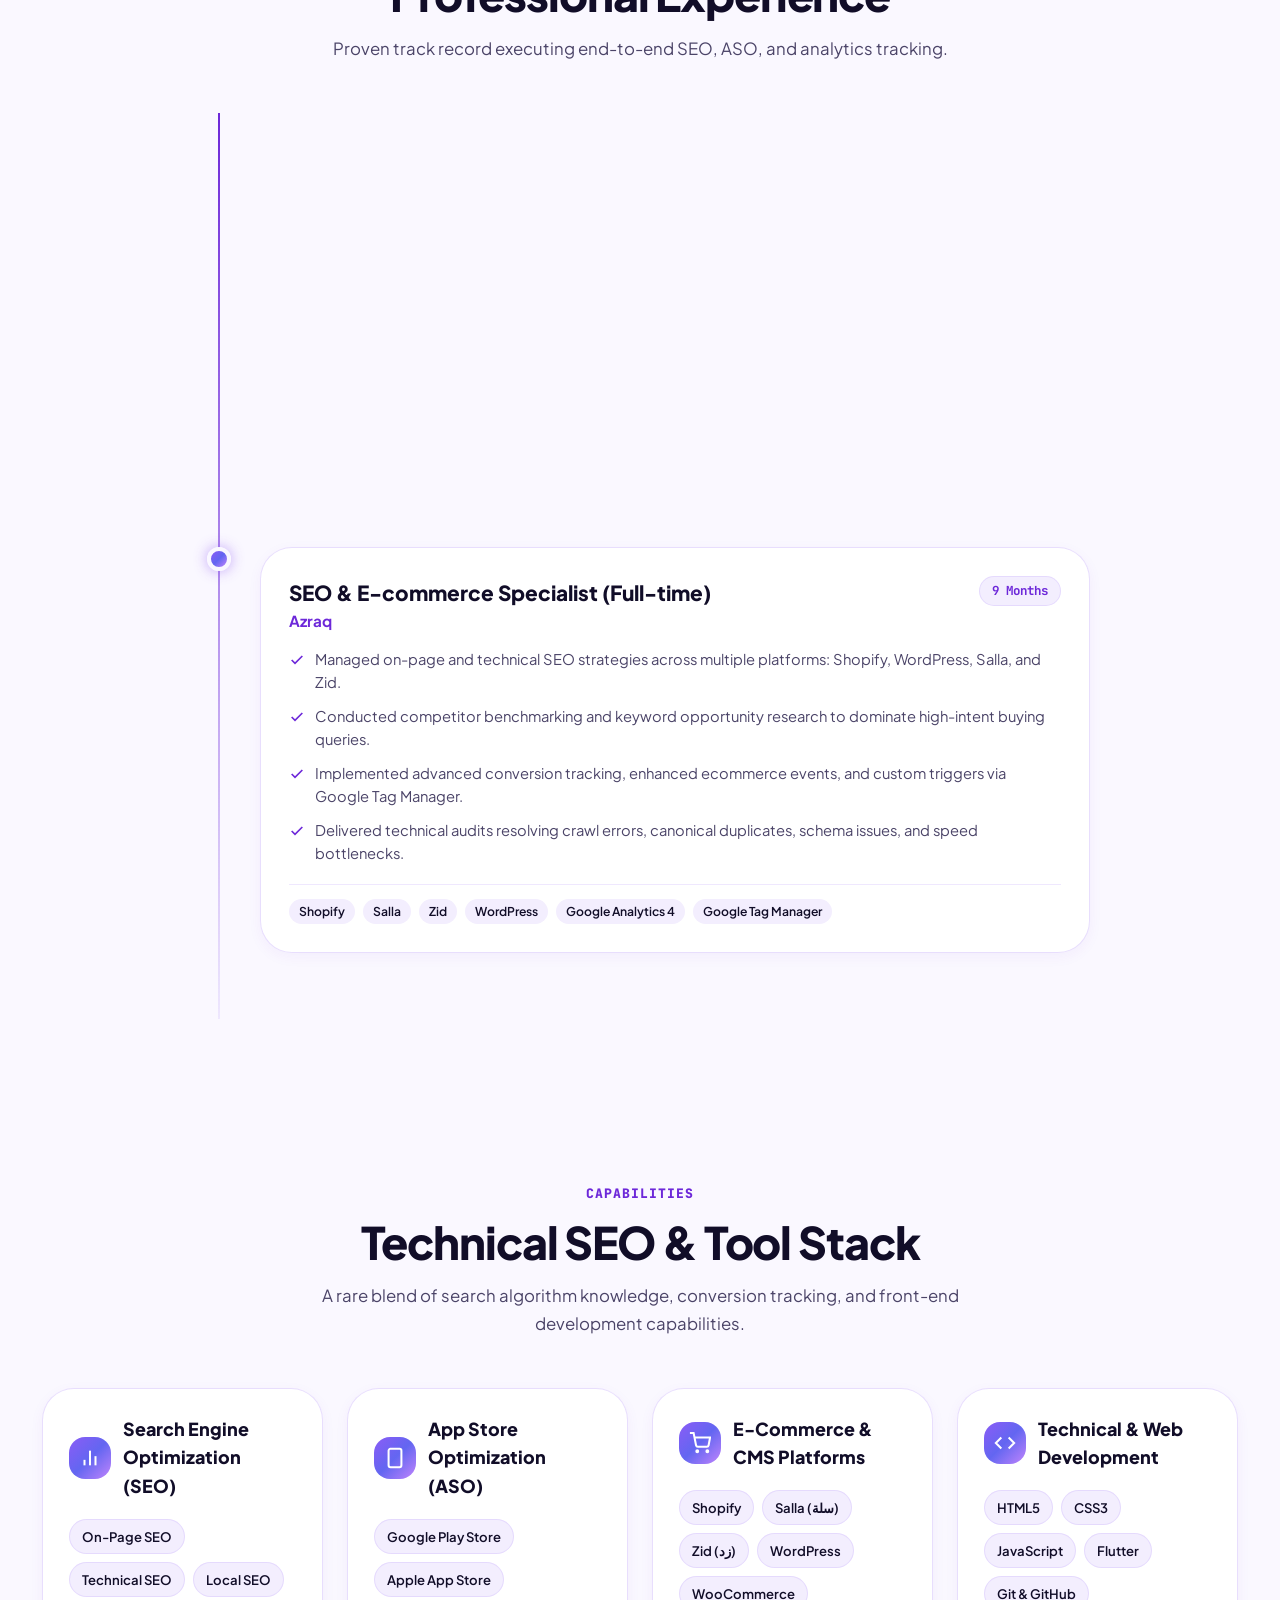
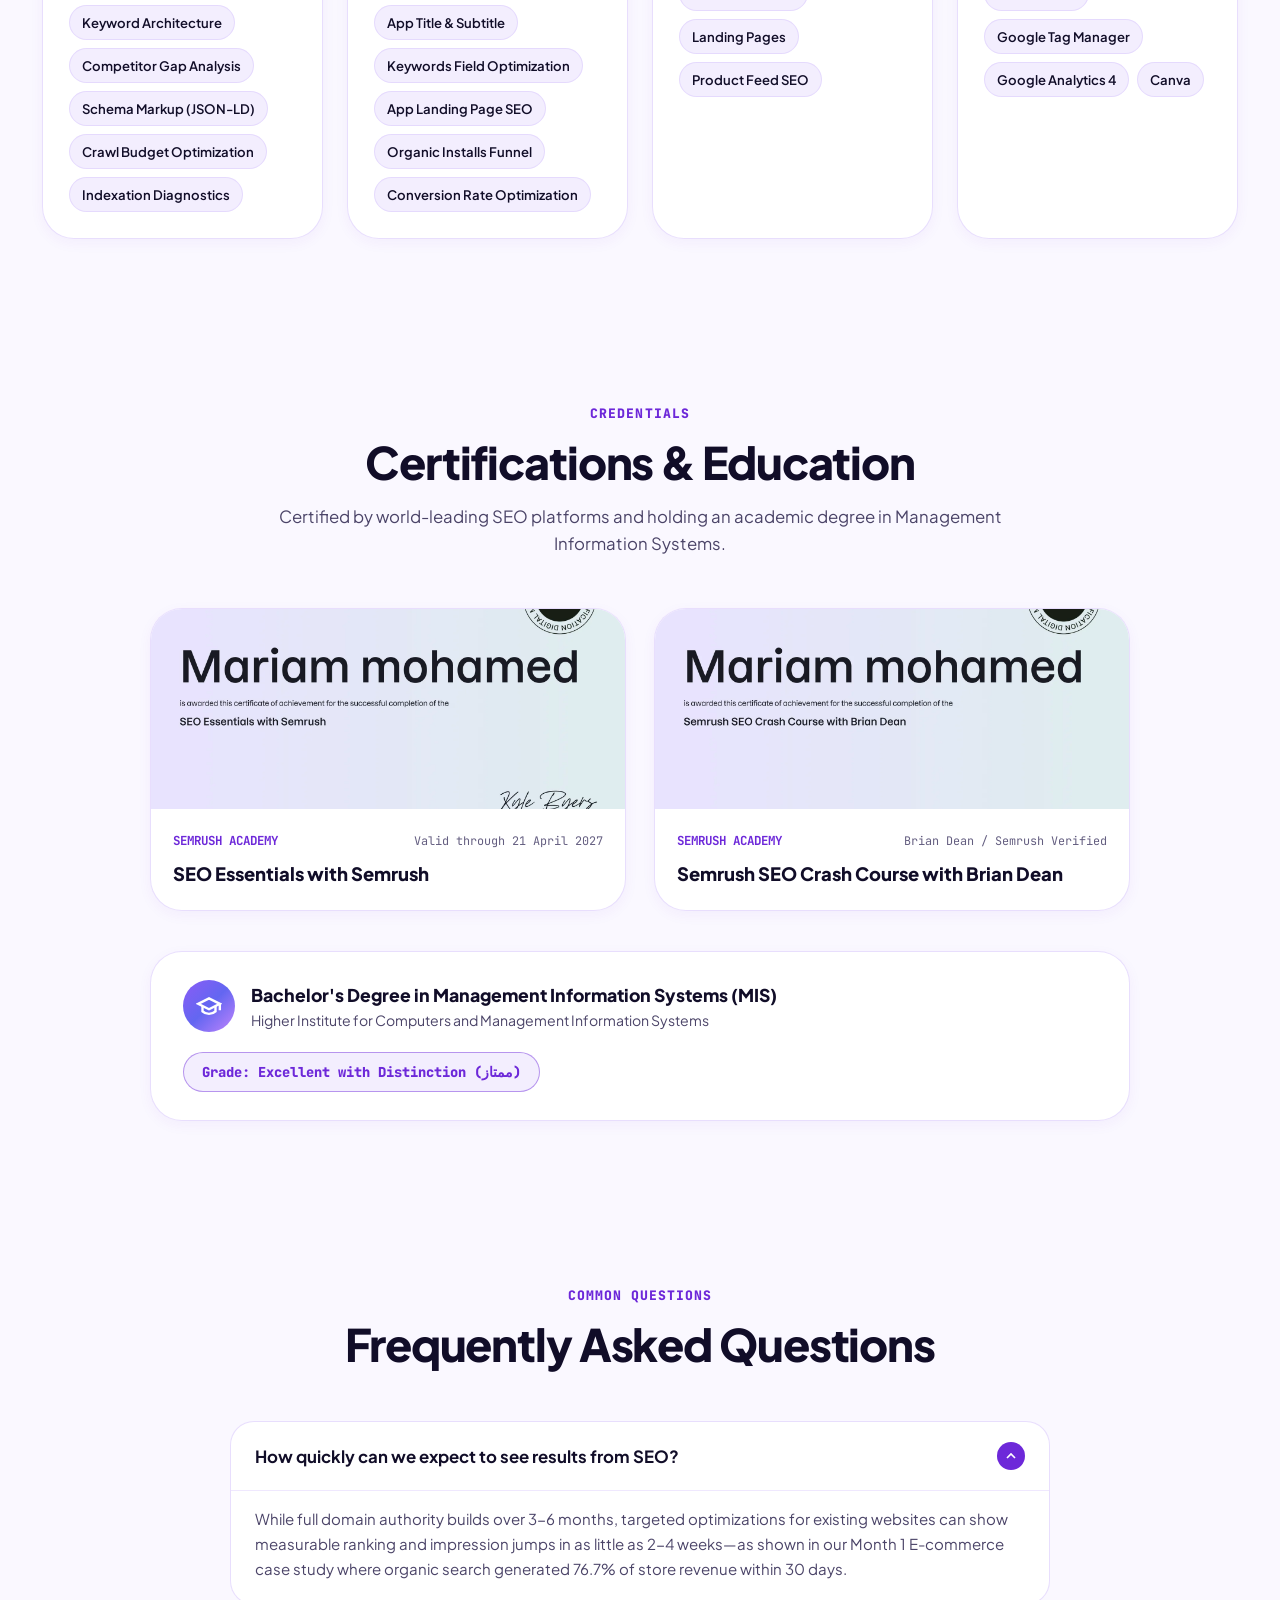
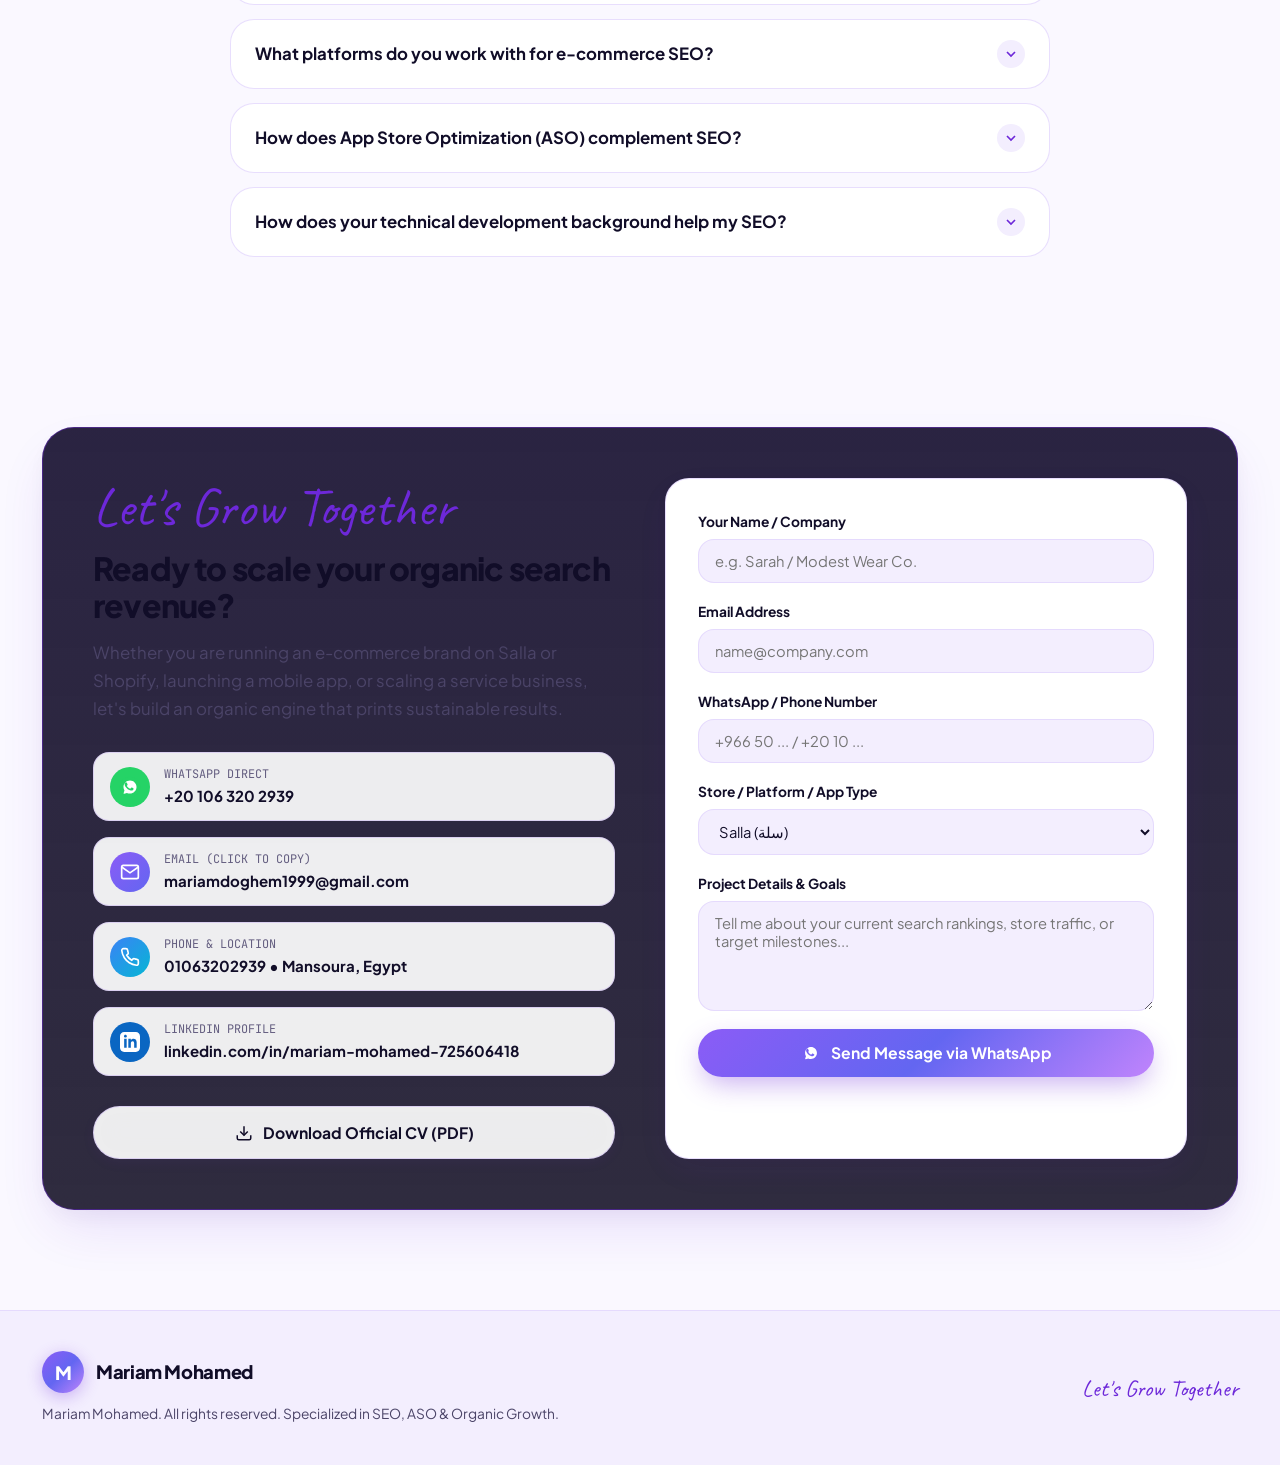
==== commit f9b30573: "feat: complete 320px ultra-compact mobile responsiveness across all sections" ====
--- a/index.html
+++ b/index.html
@@ -1297,14 +1297,14 @@
   <!-- Footer -->
   <footer class="site-footer">
     <div class="container footer-row">
-      <div class="brand-logo">
-        <div class="brand-avatar-pill">M</div>
-        <div>
+      <div class="footer-brand-wrap">
+        <div class="brand-logo">
+          <div class="brand-avatar-pill">M</div>
           <span class="brand-name">Mariam Mohamed</span>
-          <p class="footer-copy" data-i18n="footer.rights">
-            Mariam Mohamed. All rights reserved. Specialized in SEO, ASO & Organic Growth.
-          </p>
-        </div>
+        </div>
+        <p class="footer-copy" data-i18n="footer.rights">
+          Mariam Mohamed. All rights reserved. Specialized in SEO, ASO & Organic Growth.
+        </p>
       </div>
       <div class="footer-signature" data-i18n="hero.handwritten">
         Let's Grow Together
--- a/css/styles.css
+++ b/css/styles.css
@@ -66,7 +66,6 @@
   
   --nav-height: 74px;
   --max-w: 1260px;
-}
   
   --brand-gradient: linear-gradient(135deg, #8B5CF6 0%, #6366F1 50%, #C084FC 100%);
   --brand-gradient-hover: linear-gradient(135deg, #A78BFA 0%, #818CF8 50%, #D8B4FE 100%);
@@ -161,9 +160,13 @@
 .ambient-glow {
   position: fixed;
   inset: 0;
+  width: 100vw;
+  height: 100vh;
   pointer-events: none;
   z-index: -1;
   overflow: hidden;
+  max-width: 100vw;
+  contain: paint;
 }
 
 .ambient-blob {
@@ -215,11 +218,24 @@
   max-width: var(--max-w);
   margin: 0 auto;
   padding: 0 32px;
+  box-sizing: border-box;
 }
 
 @media (max-width: 768px) {
   .container {
-    padding: 0 18px;
+    padding: 0 16px;
+  }
+}
+
+@media (max-width: 480px) {
+  .container {
+    padding: 0 12px;
+  }
+}
+
+@media (max-width: 360px) {
+  .container {
+    padding: 0 10px;
   }
 }
 
@@ -480,13 +496,48 @@
   }
 }
 
+@media (max-width: 400px) {
+  .site-header {
+    height: 58px;
+  }
+  .nav-wrapper {
+    gap: 6px;
+  }
+  .brand-logo {
+    gap: 6px;
+  }
+  .brand-avatar-pill {
+    width: 32px;
+    height: 32px;
+    font-size: 0.88rem;
+  }
+  .brand-name {
+    font-size: 0.90rem;
+    font-weight: 800;
+  }
+  .brand-role-mini {
+    display: none;
+  }
+  .nav-actions {
+    gap: 6px;
+  }
+  .lang-btn {
+    padding: 4px 8px;
+    font-size: 0.72rem;
+  }
+  .menu-toggle {
+    width: 34px;
+    height: 34px;
+  }
+}
+
 /* Mobile Drawer */
 .mobile-drawer {
   position: fixed;
   top: 0;
   right: -100%;
   width: 84%;
-  max-width: 360px;
+  max-width: 320px;
   height: 100vh;
   background: var(--bg-glass-elevated);
   backdrop-filter: blur(24px);
@@ -497,17 +548,25 @@
   display: flex;
   flex-direction: column;
   justify-content: space-between;
-  transition: right var(--transition-smooth);
+  transition: right var(--transition-smooth), visibility var(--transition-smooth);
+  visibility: hidden;
 }
 
 html[dir="rtl"] .mobile-drawer {
   right: auto;
   left: -100%;
-  transition: left var(--transition-smooth);
-}
-
-.mobile-drawer.open { right: 0; }
-html[dir="rtl"] .mobile-drawer.open { left: 0; }
+  transition: left var(--transition-smooth), visibility var(--transition-smooth);
+}
+
+.mobile-drawer.open {
+  right: 0;
+  visibility: visible;
+}
+
+html[dir="rtl"] .mobile-drawer.open {
+  left: 0;
+  visibility: visible;
+}
 
 .drawer-backdrop {
   position: fixed;
@@ -587,7 +646,7 @@
   display: inline-flex;
   align-items: center;
   flex-wrap: wrap;
-  gap: 10px;
+  gap: 8px;
   padding: 7px 18px;
   border-radius: var(--radius-pill);
   background: var(--bg-card);
@@ -599,6 +658,25 @@
   box-shadow: var(--shadow-sm);
   margin-bottom: 20px;
   backdrop-filter: blur(12px);
+  max-width: 100%;
+}
+
+@media (max-width: 480px) {
+  .os-beacon-bar {
+    padding: 6px 12px;
+    font-size: 0.72rem;
+    gap: 6px;
+    margin-bottom: 16px;
+  }
+}
+
+@media (max-width: 360px) {
+  .os-beacon-bar {
+    padding: 5px 10px;
+    font-size: 0.68rem;
+    gap: 5px;
+    margin-bottom: 14px;
+  }
 }
 
 .pulse-beacon {
@@ -630,7 +708,7 @@
   align-items: center;
   flex-wrap: wrap;
   gap: 8px;
-  padding: 9px 20px;
+  padding: 8px 18px;
   border-radius: var(--radius-pill);
   background: linear-gradient(135deg, rgba(124, 58, 237, 0.10) 0%, rgba(99, 102, 241, 0.08) 100%);
   border: 1.5px solid var(--border-highlight);
@@ -640,6 +718,26 @@
   margin-bottom: 22px;
   box-shadow: 0 4px 16px rgba(124, 58, 237, 0.10);
   backdrop-filter: blur(14px);
+  max-width: 100%;
+  line-height: 1.4;
+}
+
+@media (max-width: 480px) {
+  .requested-header-tag {
+    padding: 6px 12px;
+    font-size: 0.74rem;
+    line-height: 1.35;
+    margin-bottom: 16px;
+  }
+}
+
+@media (max-width: 360px) {
+  .requested-header-tag {
+    padding: 5px 10px;
+    font-size: 0.70rem;
+    line-height: 1.35;
+    margin-bottom: 14px;
+  }
 }
 
 .requested-header-tag .badge-icon {
@@ -653,13 +751,15 @@
 }
 
 .hero-name {
-  font-size: clamp(3rem, 5.8vw, 4.6rem);
+  font-size: clamp(2rem, 7.5vw, 4.6rem);
   font-weight: 900;
-  line-height: 1.06;
+  line-height: 1.08;
   letter-spacing: -0.035em;
   color: var(--text-main);
   position: relative;
   display: inline-block;
+  max-width: 100%;
+  word-break: break-word;
 }
 
 .hero-name-underline {
@@ -682,7 +782,7 @@
 }
 
 .hero-main-title {
-  font-size: clamp(1.6rem, 3.2vw, 2.4rem);
+  font-size: clamp(1.25rem, 4.8vw, 2.4rem);
   font-weight: 800;
   line-height: 1.25;
   letter-spacing: -0.02em;
@@ -713,6 +813,25 @@
     grid-template-columns: repeat(2, 1fr);
     gap: 10px;
     margin-bottom: 26px;
+  }
+}
+
+@media (max-width: 400px) {
+  .hero-specialty-strip {
+    grid-template-columns: repeat(2, 1fr);
+    gap: 8px;
+    margin-bottom: 20px;
+  }
+  .specialty-card {
+    padding: 10px 6px;
+    gap: 6px;
+  }
+  .specialty-icon-circle {
+    width: 32px;
+    height: 32px;
+  }
+  .specialty-label {
+    font-size: 0.74rem;
   }
 }
 
@@ -779,6 +898,19 @@
     text-align: center;
     padding: 13px 20px;
     box-sizing: border-box;
+  }
+}
+
+@media (max-width: 400px) {
+  .hero-cta-group {
+    gap: 10px;
+    margin-bottom: 20px;
+  }
+  .hero-cta-group .btn-primary,
+  .hero-cta-group .btn-whatsapp,
+  .hero-cta-group .btn-secondary {
+    padding: 11px 14px;
+    font-size: 0.88rem;
   }
 }
 
@@ -1224,6 +1356,67 @@
   }
 }
 
+@media (max-width: 400px) {
+  .hero-visual-stage {
+    padding: 8px 0 16px;
+  }
+  .laptop-mockup-card {
+    padding: 12px 8px;
+  }
+  .browser-header {
+    gap: 4px;
+    margin-bottom: 8px;
+    padding-bottom: 6px;
+  }
+  .browser-dots {
+    gap: 4px;
+  }
+  .browser-dot {
+    width: 6px;
+    height: 6px;
+  }
+  .search-bar-mockup {
+    font-size: 0.65rem;
+    padding: 4px 6px;
+    gap: 4px;
+  }
+  .browser-header .badge-status-pill {
+    font-size: 0.60rem;
+    padding: 2px 5px;
+  }
+  .floating-badge {
+    padding: 4px 8px;
+    gap: 6px;
+    max-width: 80%;
+  }
+  .floating-badge .badge-icon-wrap {
+    width: 24px;
+    height: 24px;
+  }
+  .floating-badge .badge-title {
+    font-size: 0.68rem;
+  }
+  .floating-badge .badge-subtitle {
+    font-size: 0.58rem;
+  }
+  .chart-preview-container {
+    padding: 8px 6px;
+  }
+  .chart-header-metrics {
+    gap: 4px;
+    margin-bottom: 8px;
+  }
+  .chart-metric-label {
+    font-size: 0.58rem;
+  }
+  .chart-metric-value {
+    font-size: 0.88rem;
+  }
+  .svg-chart-svg {
+    height: 80px;
+  }
+}
+
 /* ==========================================================================
    Floating Quick-Action WhatsApp Button
    ========================================================================== */
@@ -1607,8 +1800,28 @@
 
 @media (max-width: 900px) {
   .serp-simulator-card {
-    grid-template-columns: 1fr;
+    grid-template-columns: minmax(0, 1fr);
     padding: 24px;
+  }
+}
+
+@media (max-width: 480px) {
+  .serp-simulator-card {
+    grid-template-columns: minmax(0, 1fr);
+    padding: 16px 10px;
+    gap: 20px;
+    border-radius: var(--radius-lg);
+  }
+  .control-input,
+  .control-textarea {
+    padding: 10px 10px;
+    font-size: 0.82rem;
+    min-width: 0;
+    max-width: 100%;
+  }
+  .tool-tab-btn {
+    padding: 8px 12px;
+    font-size: 0.80rem;
   }
 }
 
@@ -2608,16 +2821,43 @@
 
 @media (max-width: 900px) {
   .contact-mega-card {
-    grid-template-columns: 1fr;
+    grid-template-columns: minmax(0, 1fr);
     padding: 30px 22px;
     gap: 36px;
   }
 }
 
+@media (max-width: 480px) {
+  .contact-mega-card {
+    grid-template-columns: minmax(0, 1fr);
+    padding: 20px 10px;
+    gap: 22px;
+    border-radius: var(--radius-lg);
+  }
+  .contact-form-col {
+    padding: 16px 10px;
+    border-radius: var(--radius-md);
+  }
+  .channel-item-link {
+    padding: 10px 8px;
+    gap: 8px;
+  }
+  .channel-val {
+    font-size: 0.76rem;
+    overflow-wrap: anywhere;
+    word-break: break-all;
+  }
+  .contact-script-title {
+    font-size: 1.85rem;
+  }
+}
+
 .contact-info-col {
   display: flex;
   flex-direction: column;
   justify-content: space-between;
+  min-width: 0;
+  max-width: 100%;
 }
 
 .contact-script-title {
@@ -2657,6 +2897,8 @@
   background: var(--bg-card);
   border: 1px solid var(--border-card);
   transition: all var(--transition-fast);
+  min-width: 0;
+  max-width: 100%;
 }
 
 .channel-item-link:hover {
@@ -2688,6 +2930,9 @@
 .channel-details {
   display: flex;
   flex-direction: column;
+  min-width: 0;
+  max-width: 100%;
+  overflow: hidden;
 }
 
 .channel-label {
@@ -2701,6 +2946,8 @@
   font-size: 0.94rem;
   font-weight: 700;
   color: var(--text-main);
+  overflow-wrap: anywhere;
+  word-break: break-all;
 }
 
 .contact-form-col {
@@ -2709,6 +2956,8 @@
   border-radius: var(--radius-lg);
   padding: 32px;
   box-shadow: var(--shadow-md);
+  min-width: 0;
+  max-width: 100%;
 }
 
 @media (max-width: 500px) {
@@ -2996,9 +3245,27 @@
   gap: 20px;
 }
 
+.footer-brand-wrap {
+  display: flex;
+  flex-direction: column;
+  gap: 10px;
+  max-width: 100%;
+}
+
 .footer-copy {
   font-size: 0.86rem;
   color: var(--text-muted);
+  white-space: normal;
+  max-width: 100%;
+  word-break: break-word;
+}
+
+@media (max-width: 640px) {
+  .footer-row {
+    flex-direction: column;
+    align-items: flex-start;
+    gap: 16px;
+  }
 }
 
 .footer-signature {
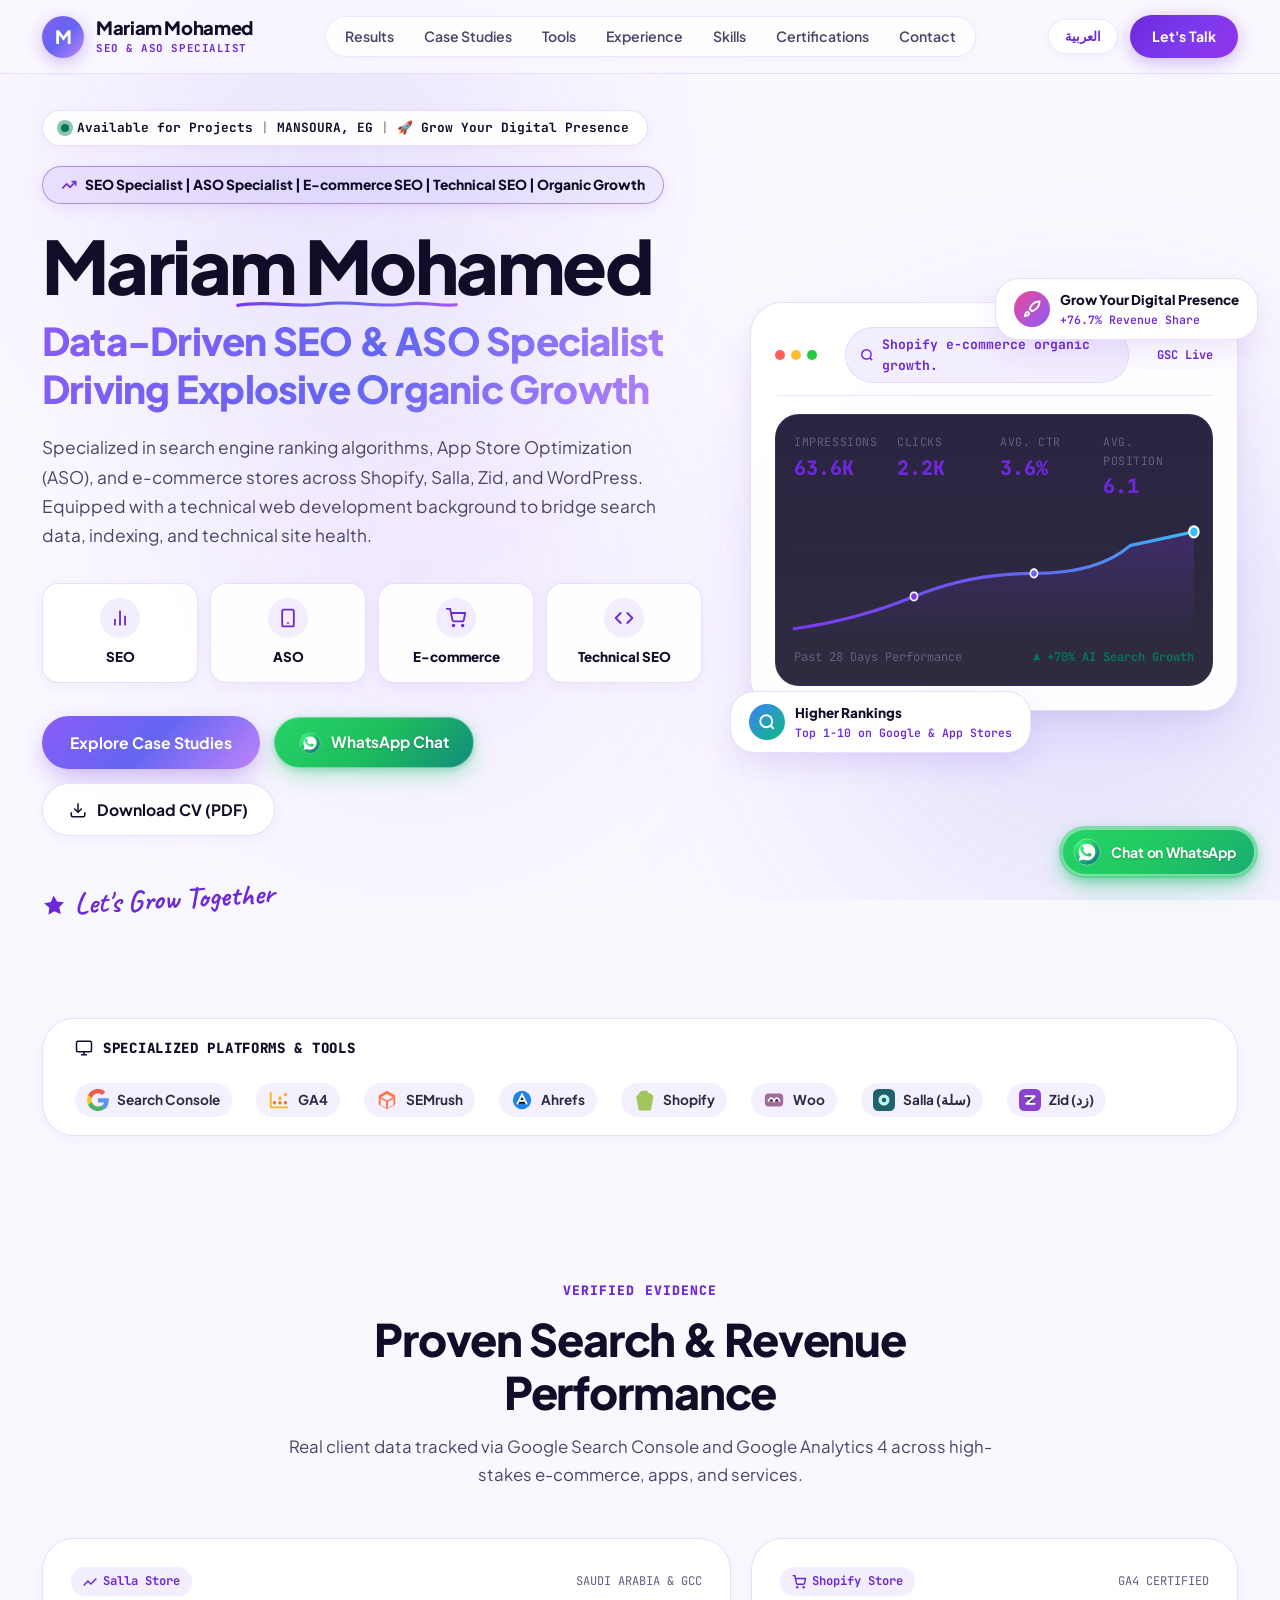
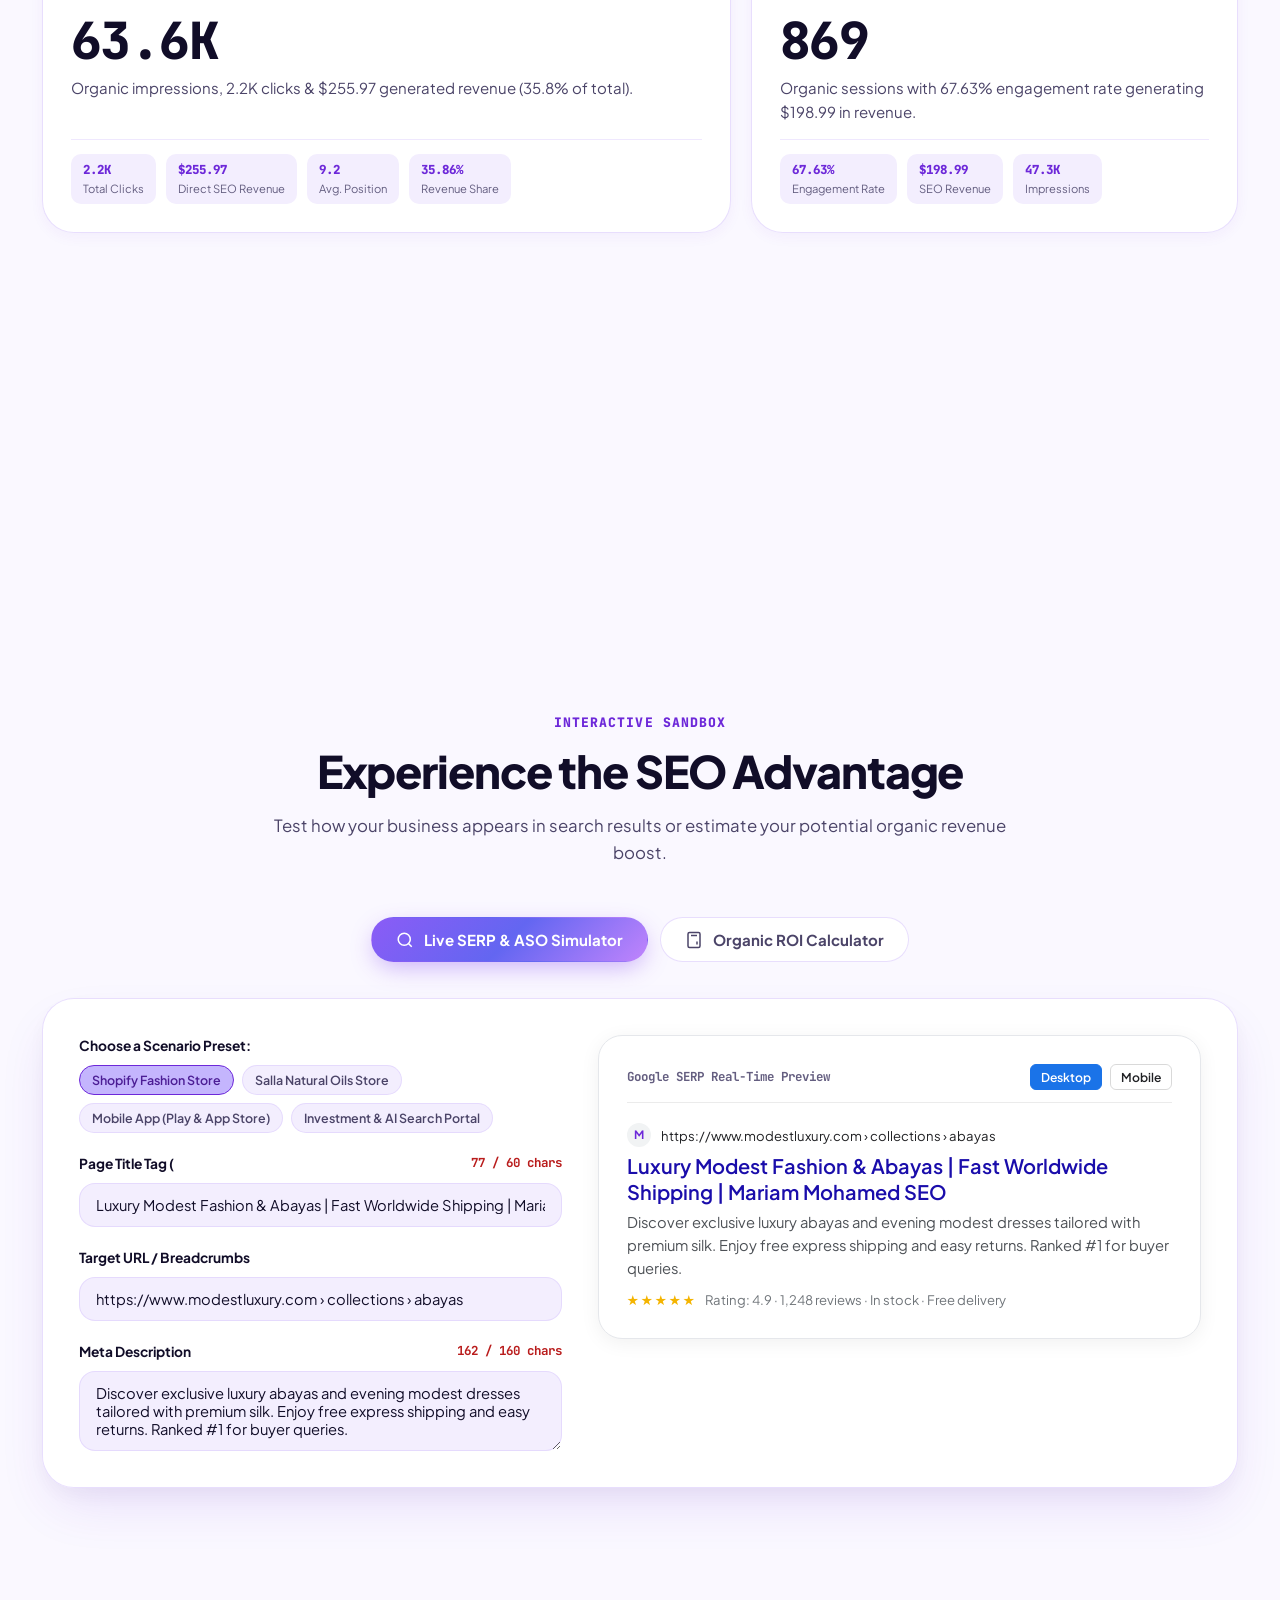
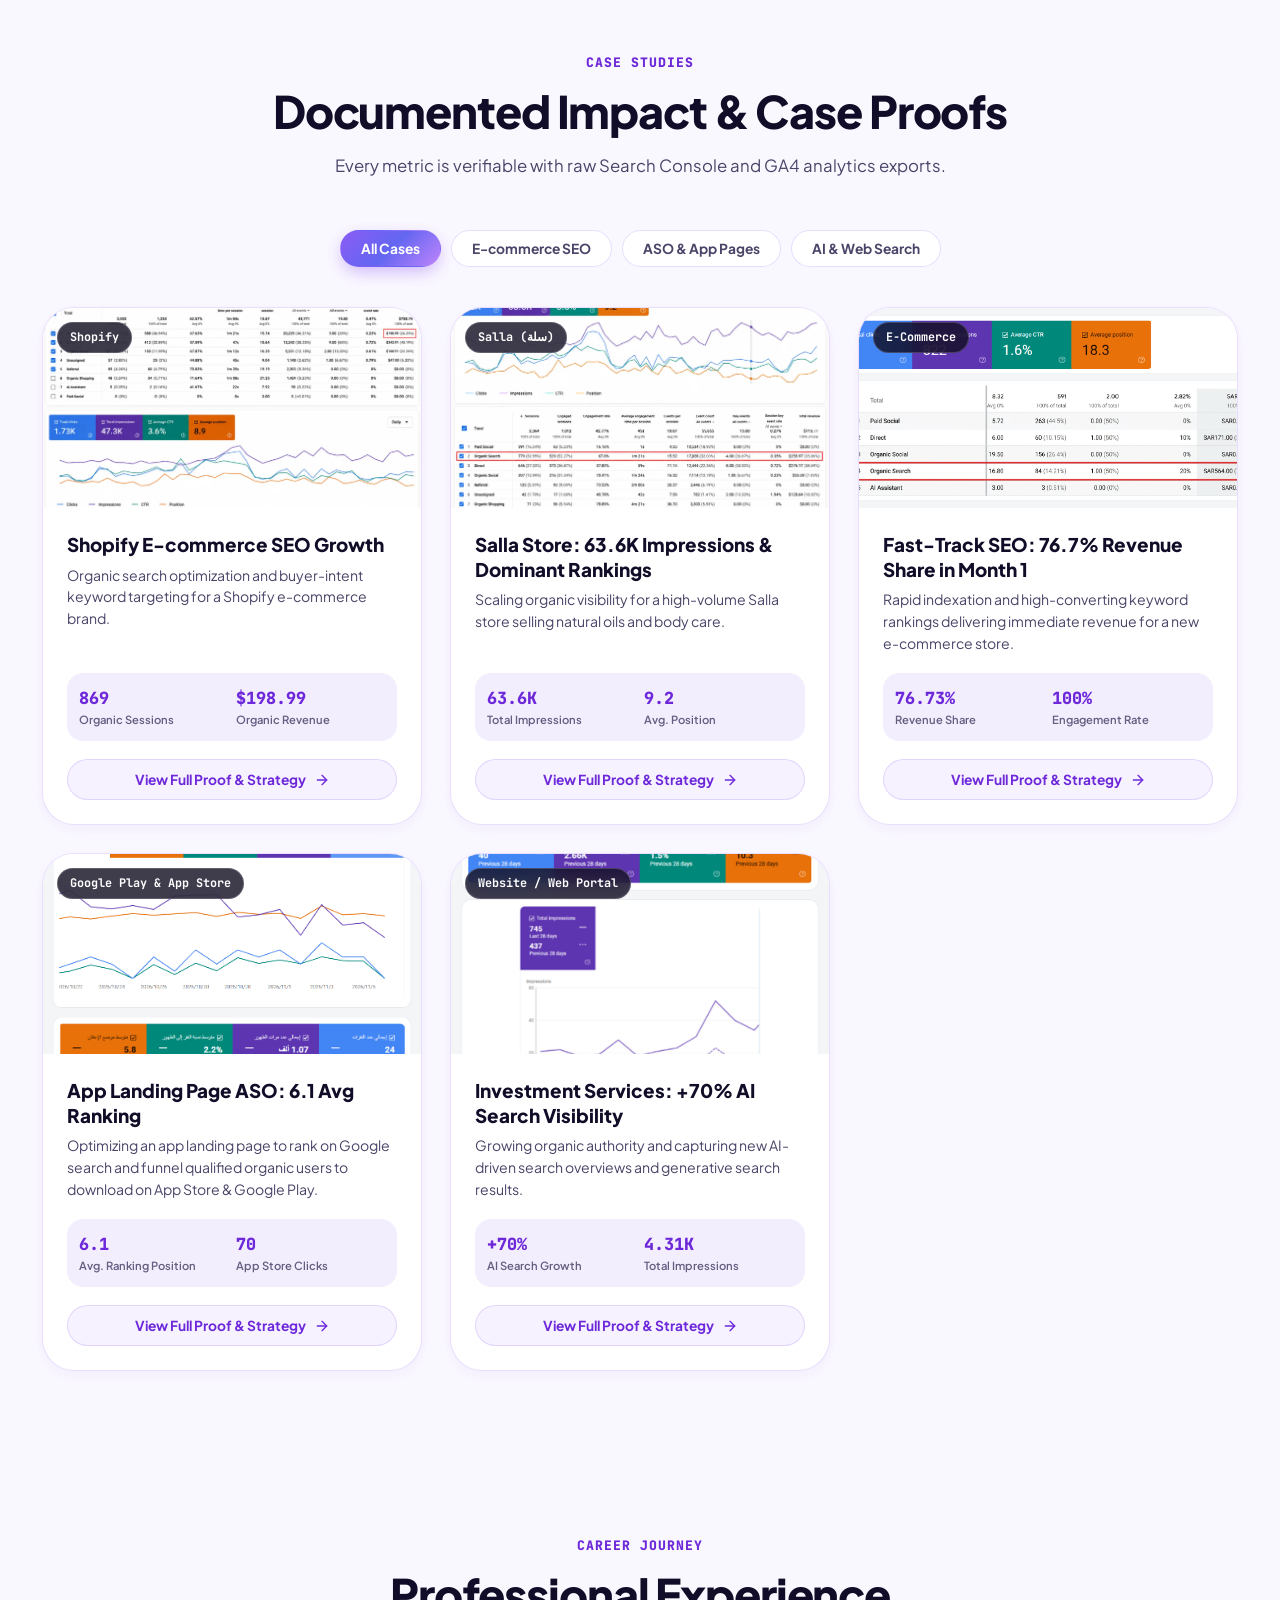
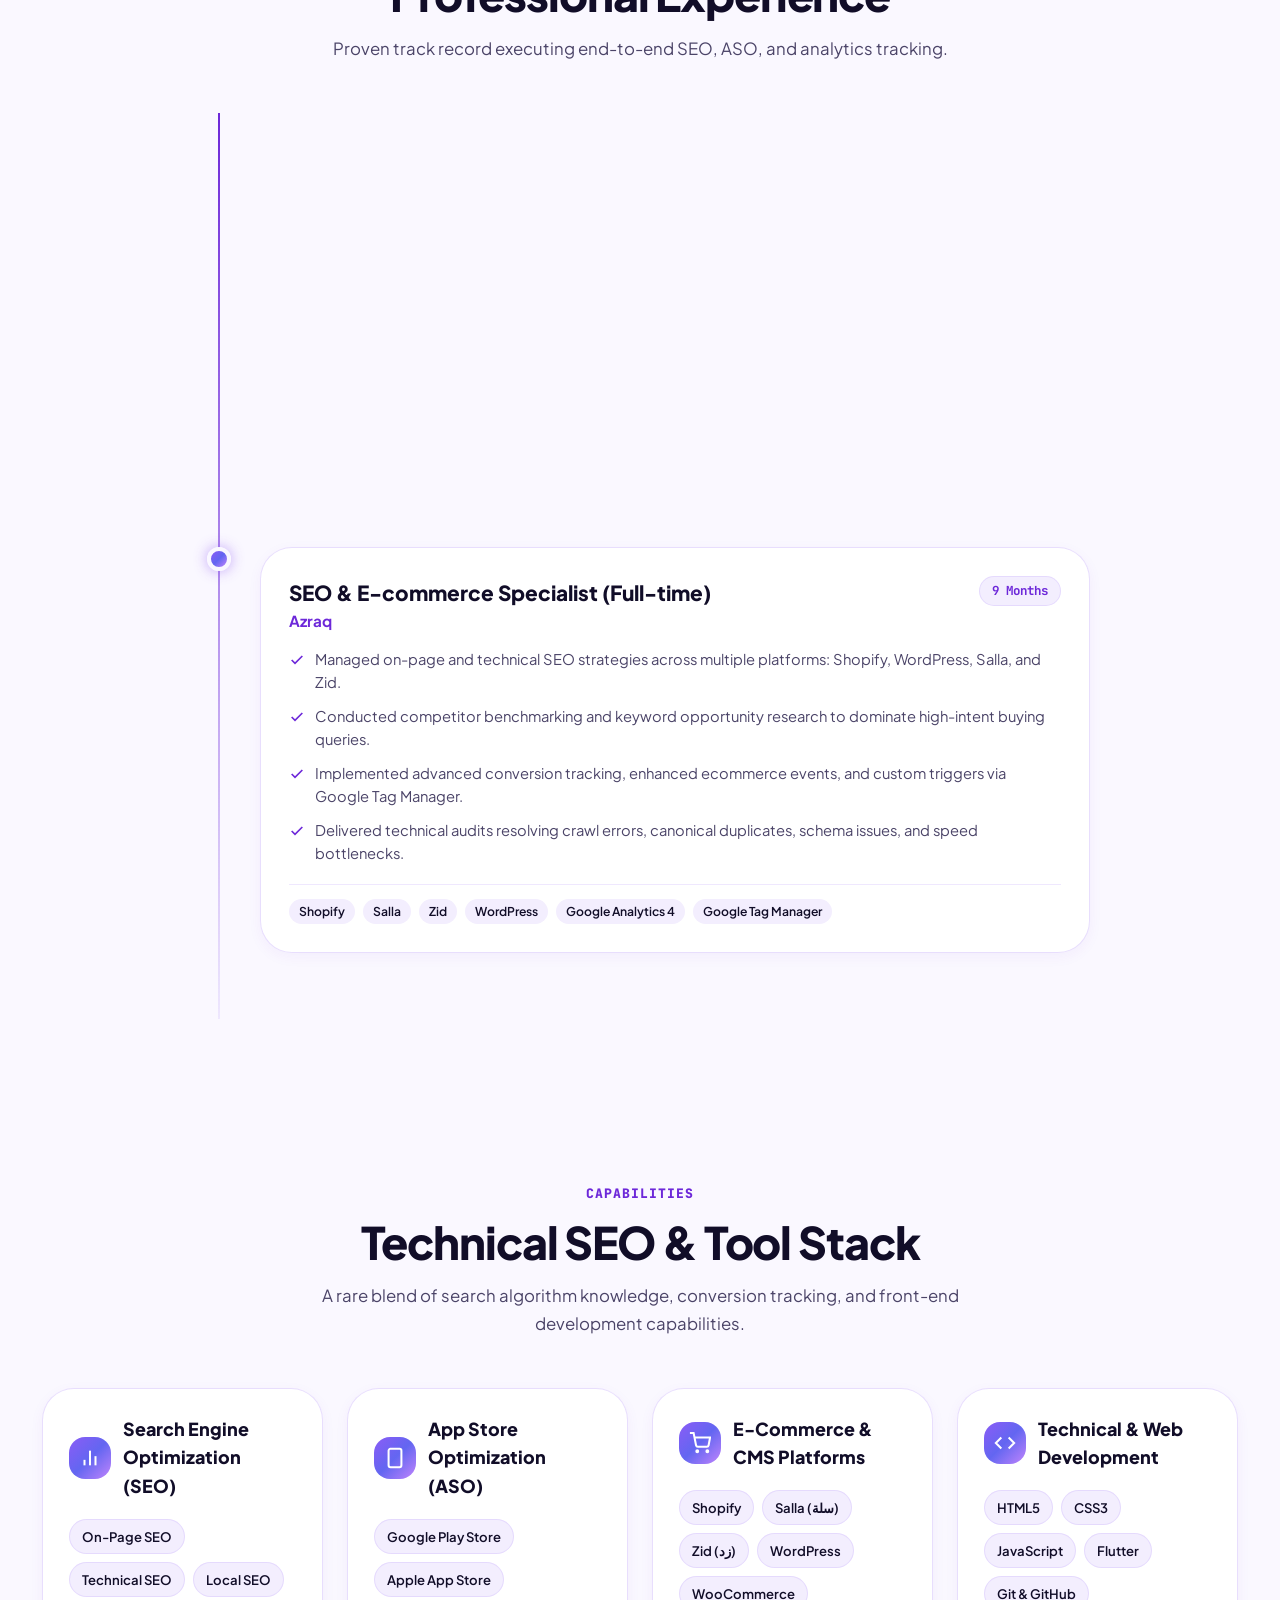
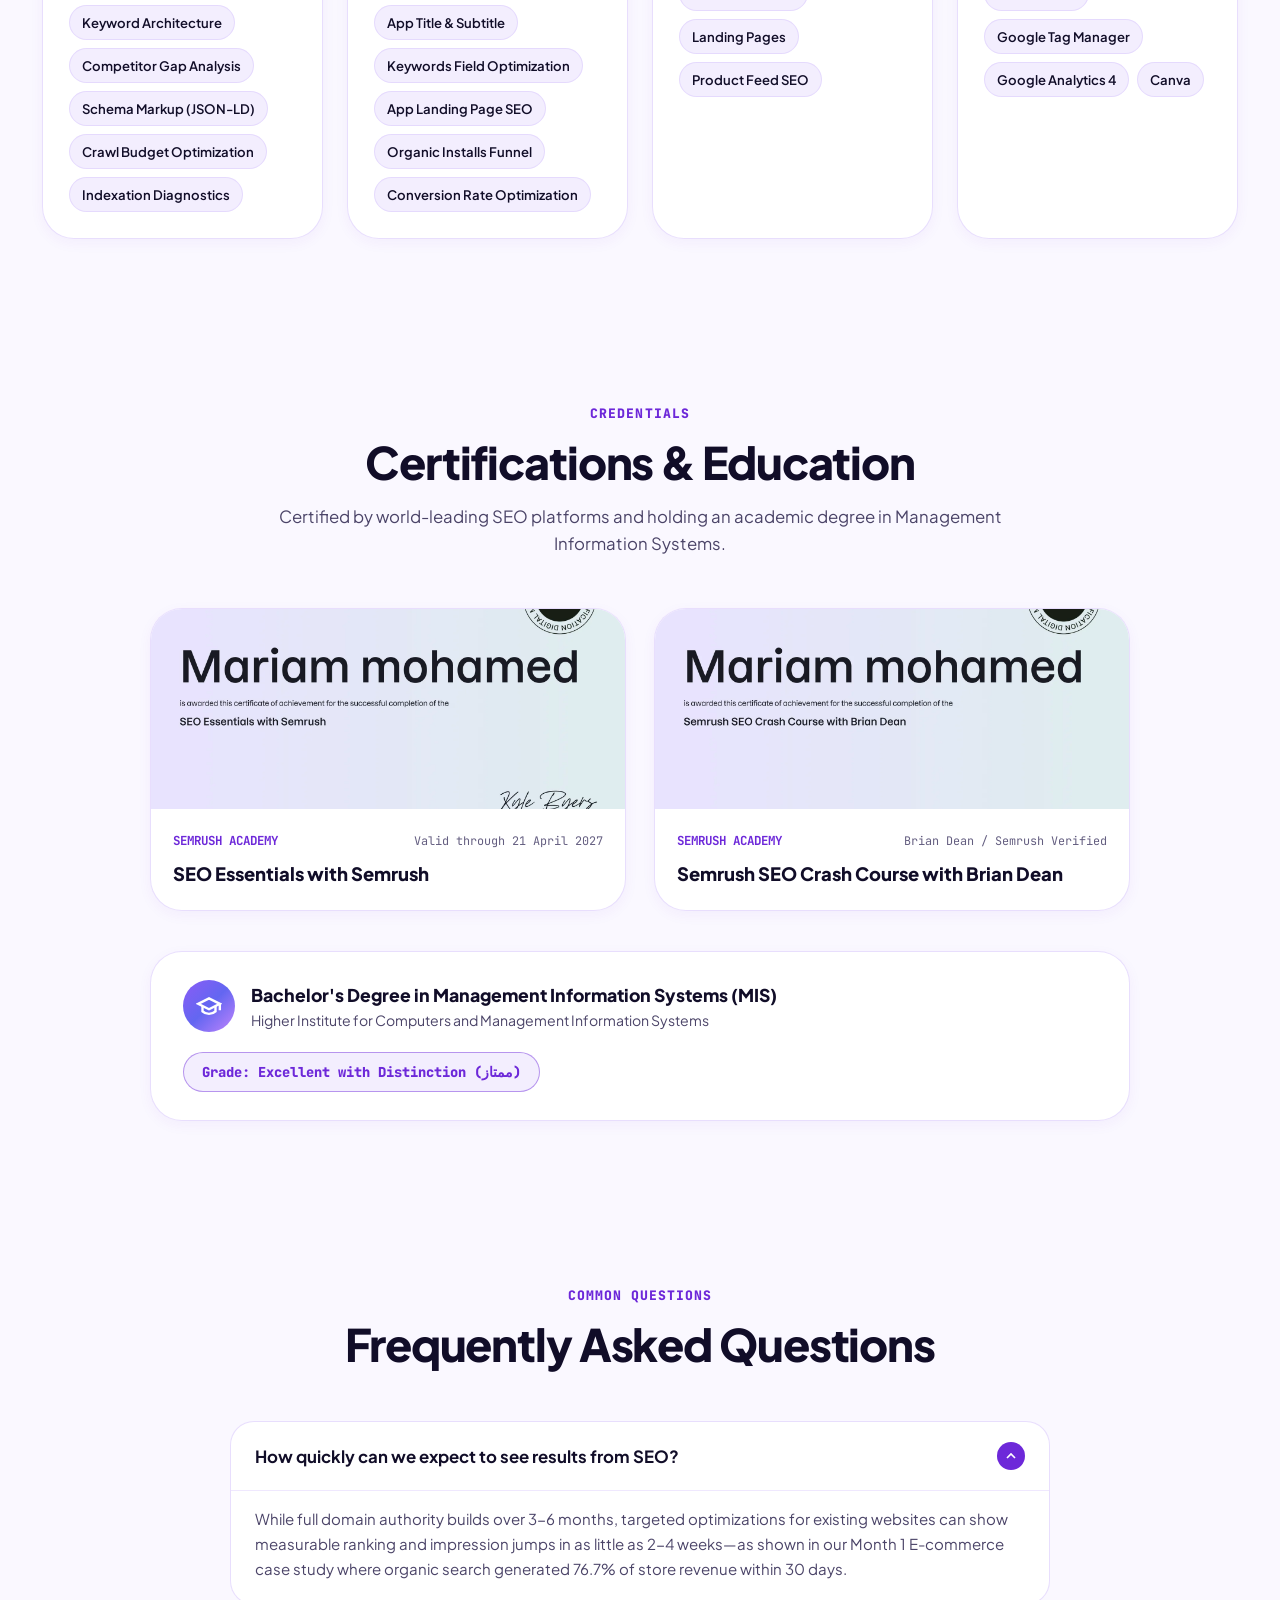
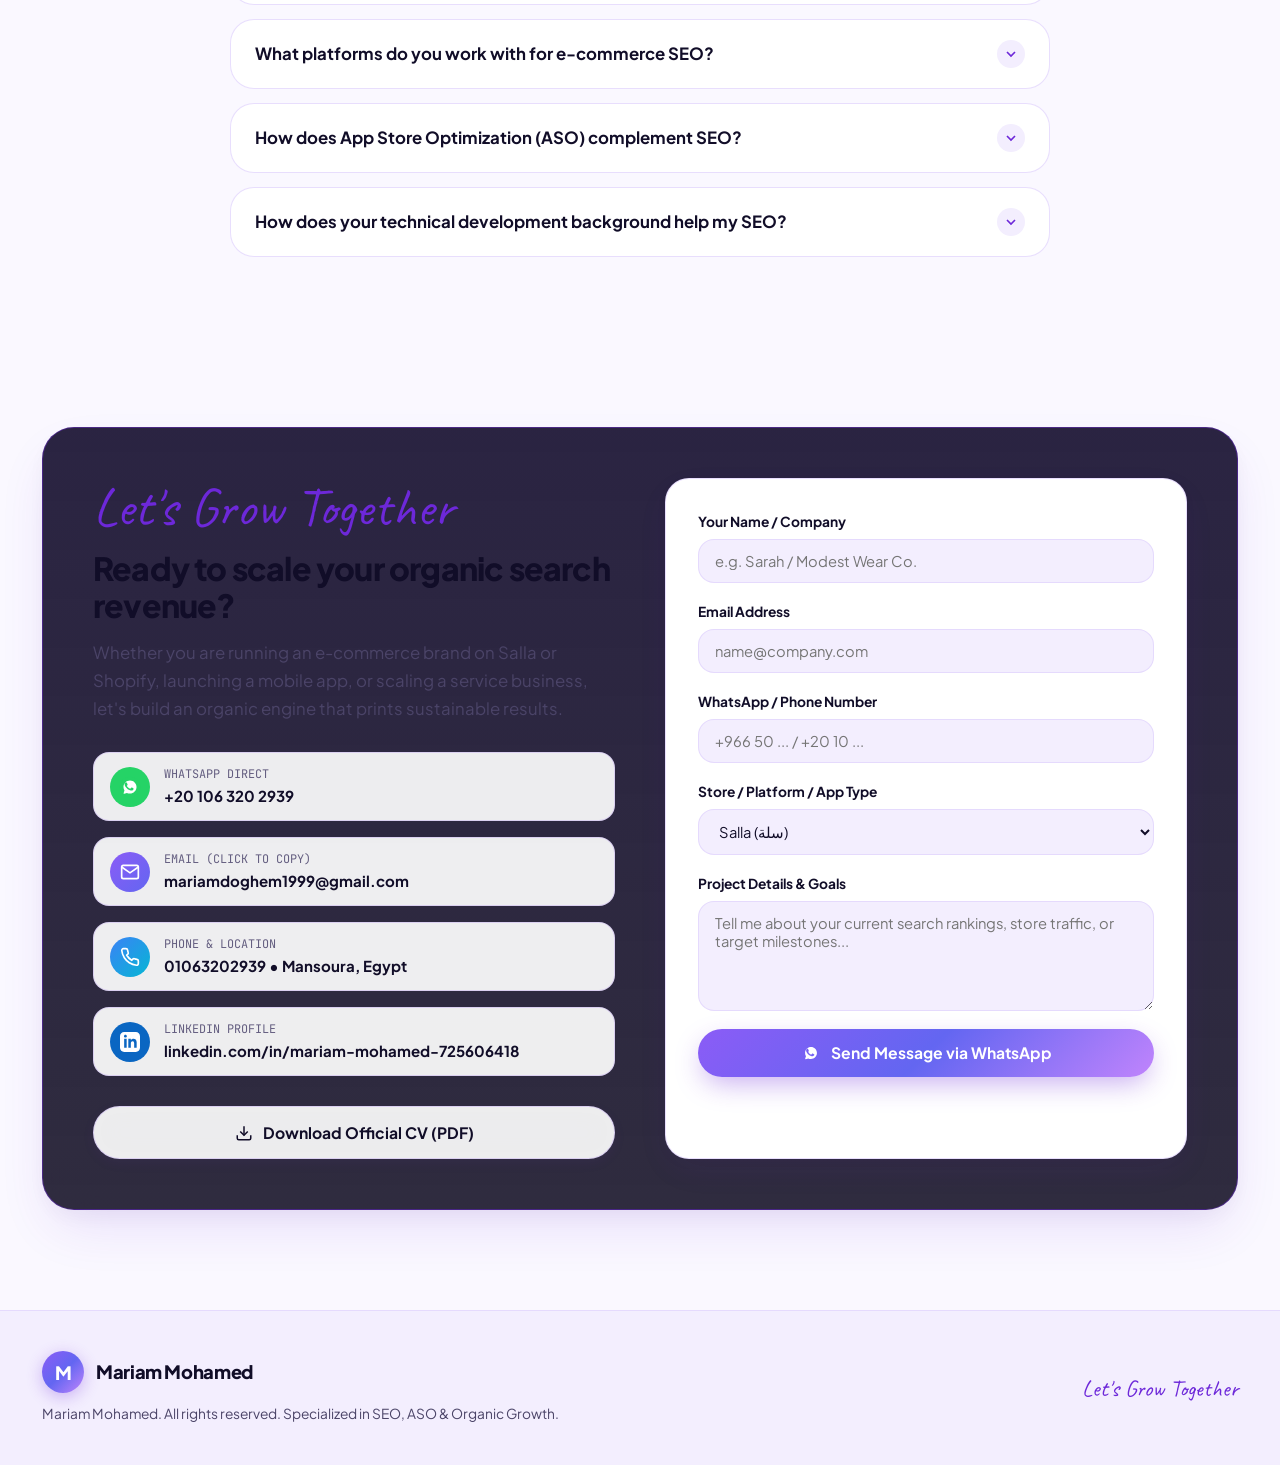
==== commit 24474313: "refactor: inline all CSS and JavaScript into single index.html file" ====
--- a/index.html
+++ b/index.html
@@ -43,7 +43,3313 @@
   <link rel="icon" type="image/svg+xml" href="data:image/svg+xml,%3Csvg xmlns='http://www.w3.org/2000/svg' viewBox='0 0 100 100'%3E%3Cdefs%3E%3ClinearGradient id='g' x1='0%25' y1='0%25' x2='100%25' y2='100%25'%3E%3Cstop offset='0%25' stop-color='%237C3AED'/%3E%3Cstop offset='100%25' stop-color='%236366F1'/%3E%3C/linearGradient%3E%3C/defs%3E%3Ccircle cx='50' cy='50' r='50' fill='url(%23g)'/%3E%3Ctext x='50' y='66' font-size='50' font-weight='900' fill='white' text-anchor='middle' font-family='sans-serif'%3EM%3C/text%3E%3C/svg%3E">
 
   <!-- Stylesheet -->
-  <link rel="stylesheet" href="css/styles.css">
+  <style>
+/* ==========================================================================
+   Mariam Mohamed — SEO & ASO Specialist Portfolio (Redesign 2.0)
+   Style: Godly / Awwwards "Organic Growth OS" (Futuristic Lavender & Glass Bento)
+   ========================================================================== */
+
+@import url('https://fonts.googleapis.com/css2?family=Cairo:wght@400;500;600;700;800;900&family=Caveat:wght@600;700&family=JetBrains+Mono:wght@400;500;600;700;800&family=Plus+Jakarta+Sans:ital,wght@0,300;0,400;0,500;0,600;0,700;0,800;0,900;1,400;1,700&display=swap');
+
+:root {
+  color-scheme: light;
+  accent-color: #6D28D9;
+  scrollbar-color: #A78BFA #F5F3FF;
+
+  /* Colors - Pure Light Mode matching WhatsApp Reference Image */
+  --bg-primary: #FAF8FF;
+  --bg-secondary: #F3EEFE;
+  --bg-tertiary: #EAE3FC;
+  --bg-card: rgba(255, 255, 255, 0.92);
+  --bg-card-hover: #FFFFFF;
+  --bg-glass-elevated: #FFFFFF;
+  
+  --primary: #6D28D9;
+  --primary-light: #7C3AED;
+  --primary-lighter: #C4B5FD;
+  --primary-dark: #4C1D95;
+  --primary-glow: rgba(109, 40, 217, 0.20);
+  
+  --accent-cyan: #0E7490;
+  --accent-emerald: #047857;
+  --accent-amber: #B45309;
+  --accent-rose: #BE123C;
+  --accent-indigo: #4F46E5;
+  
+  --text-main: #110D28;
+  --text-muted: #4B4468;
+  --text-subtle: #645E80;
+  --text-inverse: #FFFFFF;
+  
+  --border-subtle: rgba(139, 92, 246, 0.14);
+  --border-card: rgba(139, 92, 246, 0.20);
+  --border-highlight: rgba(109, 40, 217, 0.45);
+  
+  --shadow-sm: 0 4px 14px rgba(109, 40, 217, 0.05);
+  --shadow-md: 0 12px 36px -6px rgba(109, 40, 217, 0.08), 0 4px 12px rgba(20, 14, 40, 0.03);
+  --shadow-lg: 0 24px 54px -12px rgba(109, 40, 217, 0.14), 0 8px 24px rgba(20, 14, 40, 0.04);
+  --shadow-glow: 0 0 36px rgba(139, 92, 246, 0.25);
+  
+  --brand-gradient: linear-gradient(135deg, #6D28D9 0%, #7C3AED 50%, #A855F7 100%);
+  --brand-gradient-hover: linear-gradient(135deg, #5B21B6 0%, #6D28D9 50%, #9333EA 100%);
+  --surface-gradient: linear-gradient(180deg, rgba(255,255,255,0.98) 0%, rgba(248,245,255,0.90) 100%);
+  
+  --font-main: 'Plus Jakarta Sans', -apple-system, BlinkMacSystemFont, sans-serif;
+  --font-ar: 'Cairo', 'Tajawal', sans-serif;
+  --font-hand: 'Caveat', cursive;
+  --font-mono: 'JetBrains Mono', ui-monospace, monospace;
+  
+  --radius-xs: 6px;
+  --radius-sm: 10px;
+  --radius-md: 16px;
+  --radius-lg: 24px;
+  --radius-xl: 32px;
+  --radius-pill: 9999px;
+  
+  --transition-fast: 0.18s cubic-bezier(0.16, 1, 0.3, 1);
+  --transition-smooth: 0.35s cubic-bezier(0.16, 1, 0.3, 1);
+  --transition-bounce: 0.5s cubic-bezier(0.34, 1.56, 0.64, 1);
+  
+  --nav-height: 74px;
+  --max-w: 1260px;
+  
+  --brand-gradient: linear-gradient(135deg, #8B5CF6 0%, #6366F1 50%, #C084FC 100%);
+  --brand-gradient-hover: linear-gradient(135deg, #A78BFA 0%, #818CF8 50%, #D8B4FE 100%);
+  --surface-gradient: linear-gradient(180deg, rgba(29,22,54,0.94) 0%, rgba(18,14,36,0.88) 100%);
+}
+
+/* Base & Reset */
+*, *::before, *::after {
+  box-sizing: border-box;
+  margin: 0;
+  padding: 0;
+}
+
+html {
+  scroll-behavior: smooth;
+  font-size: 16px;
+  -webkit-text-size-adjust: 100%;
+  overflow-x: hidden;
+  max-width: 100vw;
+  width: 100%;
+}
+
+body {
+  font-family: var(--font-main);
+  background-color: var(--bg-primary);
+  color: var(--text-main);
+  line-height: 1.6;
+  overflow-x: hidden;
+  max-width: 100vw;
+  width: 100%;
+  transition: background-color var(--transition-smooth), color var(--transition-smooth);
+  position: relative;
+  min-height: 100vh;
+}
+
+html[dir="rtl"] body {
+  font-family: var(--font-ar);
+}
+
+html[dir="rtl"] .font-hand {
+  font-family: var(--font-ar);
+  font-weight: 800;
+}
+
+a {
+  color: inherit;
+  text-decoration: none;
+  transition: color var(--transition-fast);
+}
+
+button, input, select, textarea {
+  font-family: inherit;
+  color: inherit;
+  border: none;
+  outline: none;
+}
+
+button {
+  cursor: pointer;
+}
+
+img, svg {
+  display: block;
+  max-width: 100%;
+}
+
+::selection {
+  background: rgba(124, 58, 237, 0.28);
+  color: var(--primary);
+}
+
+:focus-visible {
+  outline: 2px solid var(--primary);
+  outline-offset: 3px;
+  border-radius: var(--radius-xs);
+}
+
+/* Scroll progress bar */
+#scroll-progress {
+  position: fixed;
+  top: 0;
+  left: 0;
+  height: 3.5px;
+  width: 0%;
+  background: var(--brand-gradient);
+  z-index: 9999;
+  transition: width 0.08s linear;
+  box-shadow: 0 0 12px rgba(124, 58, 237, 0.7);
+}
+
+/* Ambient Glowing Background Blobs */
+.ambient-glow {
+  position: fixed;
+  inset: 0;
+  width: 100vw;
+  height: 100vh;
+  pointer-events: none;
+  z-index: -1;
+  overflow: hidden;
+  max-width: 100vw;
+  contain: paint;
+}
+
+.ambient-blob {
+  position: absolute;
+  border-radius: 50%;
+  filter: blur(100px);
+  opacity: 0.6;
+  will-change: transform;
+  animation: blob-float 18s infinite alternate ease-in-out;
+}
+
+.ambient-blob-1 {
+  width: 580px;
+  height: 580px;
+  top: -120px;
+  left: 3%;
+  background: radial-gradient(circle, rgba(167, 139, 250, 0.38) 0%, rgba(139, 92, 246, 0.06) 70%);
+}
+
+.ambient-blob-2 {
+  width: 700px;
+  height: 700px;
+  top: 35%;
+  right: -150px;
+  background: radial-gradient(circle, rgba(99, 102, 241, 0.32) 0%, rgba(168, 85, 247, 0.06) 70%);
+  animation-duration: 25s;
+  animation-delay: -6s;
+}
+
+.ambient-blob-3 {
+  width: 520px;
+  height: 520px;
+  bottom: 8%;
+  left: 12%;
+  background: radial-gradient(circle, rgba(192, 132, 252, 0.28) 0%, rgba(99, 102, 241, 0.06) 70%);
+  animation-duration: 22s;
+  animation-delay: -11s;
+}
+
+@keyframes blob-float {
+  0% { transform: translate(0, 0) scale(1); }
+  50% { transform: translate(45px, 40px) scale(1.08); }
+  100% { transform: translate(-35px, 55px) scale(0.94); }
+}
+
+/* Container */
+.container {
+  width: 100%;
+  max-width: var(--max-w);
+  margin: 0 auto;
+  padding: 0 32px;
+  box-sizing: border-box;
+}
+
+@media (max-width: 768px) {
+  .container {
+    padding: 0 16px;
+  }
+}
+
+@media (max-width: 480px) {
+  .container {
+    padding: 0 12px;
+  }
+}
+
+@media (max-width: 360px) {
+  .container {
+    padding: 0 10px;
+  }
+}
+
+/* ==========================================================================
+   Header & Navigation
+   ========================================================================== */
+
+/* ==========================================================================
+   Header & Navigation (Light Mode Only, Perfectly Padded)
+   ========================================================================== */
+
+.site-header {
+  position: sticky;
+  top: 0;
+  left: 0;
+  right: 0;
+  z-index: 1000;
+  height: var(--nav-height);
+  background: rgba(250, 248, 255, 0.88);
+  backdrop-filter: blur(20px);
+  -webkit-backdrop-filter: blur(20px);
+  border-bottom: 1px solid rgba(139, 92, 246, 0.16);
+  transition: all var(--transition-smooth);
+}
+
+.site-header.scrolled {
+  height: 66px;
+  background: rgba(255, 255, 255, 0.95);
+  box-shadow: 0 8px 30px -4px rgba(109, 40, 217, 0.08);
+  border-bottom: 1px solid rgba(139, 92, 246, 0.22);
+}
+
+.nav-wrapper {
+  display: flex;
+  align-items: center;
+  justify-content: space-between;
+  height: 100%;
+  gap: 20px;
+}
+
+.brand-logo {
+  display: flex;
+  align-items: center;
+  gap: 12px;
+  text-decoration: none;
+  flex-shrink: 0;
+}
+
+.brand-avatar-pill {
+  width: 42px;
+  height: 42px;
+  border-radius: var(--radius-pill);
+  background: var(--brand-gradient);
+  display: flex;
+  align-items: center;
+  justify-content: center;
+  color: #FFFFFF;
+  font-weight: 800;
+  font-size: 1.15rem;
+  box-shadow: 0 4px 16px rgba(109, 40, 217, 0.30);
+  transition: transform var(--transition-fast);
+}
+
+.brand-logo:hover .brand-avatar-pill {
+  transform: scale(1.05) rotate(-3deg);
+}
+
+.brand-text-block {
+  display: flex;
+  flex-direction: column;
+  justify-content: center;
+}
+
+.brand-name {
+  font-weight: 800;
+  font-size: 1.15rem;
+  letter-spacing: -0.02em;
+  color: var(--text-main);
+  line-height: 1.1;
+  white-space: nowrap;
+}
+
+.brand-role-mini {
+  font-size: 0.68rem;
+  font-weight: 700;
+  color: var(--primary);
+  letter-spacing: 0.05em;
+  text-transform: uppercase;
+  font-family: var(--font-mono);
+  line-height: 1.2;
+  margin-top: 3px;
+  white-space: nowrap;
+}
+
+.desktop-nav {
+  display: flex;
+  align-items: center;
+  justify-content: center;
+  flex: 1;
+  max-width: 720px;
+}
+
+.nav-links {
+  display: flex;
+  align-items: center;
+  justify-content: center;
+  gap: 4px;
+  list-style: none;
+  margin: 0;
+  padding: 4px 6px;
+  background: rgba(255, 255, 255, 0.85);
+  border: 1px solid rgba(139, 92, 246, 0.15);
+  border-radius: var(--radius-pill);
+  box-shadow: 0 2px 8px rgba(109, 40, 217, 0.04);
+}
+
+.nav-link {
+  display: inline-block;
+  padding: 7px 13px;
+  border-radius: var(--radius-pill);
+  font-weight: 600;
+  font-size: 0.88rem;
+  color: var(--text-muted);
+  text-decoration: none;
+  white-space: nowrap;
+  transition: all 0.2s cubic-bezier(0.16, 1, 0.3, 1);
+  line-height: 1.2;
+}
+
+.nav-link:hover {
+  background: rgba(109, 40, 217, 0.08);
+  color: var(--primary);
+  transform: translateY(-1px);
+}
+
+.nav-link.active {
+  background: var(--primary);
+  color: #FFFFFF !important;
+  box-shadow: 0 4px 12px rgba(109, 40, 217, 0.25);
+}
+
+.nav-actions {
+  display: flex;
+  align-items: center;
+  gap: 12px;
+  flex-shrink: 0;
+}
+
+.lang-btn {
+  padding: 8px 16px;
+  border-radius: var(--radius-pill);
+  background: #FFFFFF;
+  border: 1px solid var(--border-subtle);
+  color: var(--primary);
+  font-weight: 700;
+  font-size: 0.82rem;
+  font-family: var(--font-mono);
+  cursor: pointer;
+  transition: all var(--transition-fast);
+  box-shadow: 0 2px 8px rgba(109, 40, 217, 0.05);
+}
+
+.lang-btn:hover {
+  border-color: var(--primary);
+  background: var(--bg-secondary);
+  transform: translateY(-1px);
+  box-shadow: var(--shadow-sm);
+}
+
+.nav-cta-btn {
+  display: inline-flex;
+  align-items: center;
+  justify-content: center;
+  background: linear-gradient(135deg, #6D28D9 0%, #7C3AED 50%, #9333EA 100%);
+  color: #FFFFFF !important;
+  font-weight: 700;
+  font-size: 0.88rem;
+  padding: 10px 22px;
+  border-radius: var(--radius-pill);
+  text-decoration: none;
+  box-shadow: 0 4px 18px rgba(109, 40, 217, 0.32);
+  transition: all var(--transition-smooth);
+  position: relative;
+  overflow: hidden;
+  white-space: nowrap;
+}
+
+.nav-cta-btn::after {
+  content: '';
+  position: absolute;
+  top: 0;
+  left: -100%;
+  width: 60%;
+  height: 100%;
+  background: linear-gradient(90deg, transparent, rgba(255, 255, 255, 0.28), transparent);
+  transform: skewX(-20deg);
+  transition: left 0.6s ease;
+}
+
+.nav-cta-btn:hover {
+  transform: translateY(-2px);
+  box-shadow: 0 8px 24px rgba(109, 40, 217, 0.42);
+}
+
+.nav-cta-btn:hover::after {
+  left: 140%;
+}
+
+.menu-toggle {
+  display: none;
+  width: 40px;
+  height: 40px;
+  border-radius: var(--radius-pill);
+  background: #FFFFFF;
+  border: 1px solid var(--border-subtle);
+  color: var(--text-main);
+  align-items: center;
+  justify-content: center;
+  cursor: pointer;
+  transition: all var(--transition-fast);
+}
+
+.menu-toggle:hover {
+  background: var(--bg-secondary);
+  border-color: var(--primary);
+}
+
+@media (max-width: 1080px) {
+  .desktop-nav {
+    display: none !important;
+  }
+  .menu-toggle {
+    display: flex !important;
+  }
+  .nav-cta-btn {
+    display: none !important;
+  }
+}
+
+@media (max-width: 768px) {
+  .site-header {
+    height: 62px;
+  }
+  .brand-avatar-pill {
+    width: 36px;
+    height: 36px;
+    font-size: 1rem;
+  }
+  .brand-name {
+    font-size: 1.05rem;
+  }
+  .brand-role-mini {
+    font-size: 0.64rem;
+  }
+  .lang-btn {
+    padding: 6px 12px;
+    font-size: 0.78rem;
+  }
+}
+
+@media (max-width: 400px) {
+  .site-header {
+    height: 58px;
+  }
+  .nav-wrapper {
+    gap: 6px;
+  }
+  .brand-logo {
+    gap: 6px;
+  }
+  .brand-avatar-pill {
+    width: 32px;
+    height: 32px;
+    font-size: 0.88rem;
+  }
+  .brand-name {
+    font-size: 0.90rem;
+    font-weight: 800;
+  }
+  .brand-role-mini {
+    display: none;
+  }
+  .nav-actions {
+    gap: 6px;
+  }
+  .lang-btn {
+    padding: 4px 8px;
+    font-size: 0.72rem;
+  }
+  .menu-toggle {
+    width: 34px;
+    height: 34px;
+  }
+}
+
+/* Mobile Drawer */
+.mobile-drawer {
+  position: fixed;
+  top: 0;
+  right: -100%;
+  width: 84%;
+  max-width: 320px;
+  height: 100vh;
+  background: var(--bg-glass-elevated);
+  backdrop-filter: blur(24px);
+  -webkit-backdrop-filter: blur(24px);
+  box-shadow: var(--shadow-lg);
+  z-index: 1001;
+  padding: 32px 24px;
+  display: flex;
+  flex-direction: column;
+  justify-content: space-between;
+  transition: right var(--transition-smooth), visibility var(--transition-smooth);
+  visibility: hidden;
+}
+
+html[dir="rtl"] .mobile-drawer {
+  right: auto;
+  left: -100%;
+  transition: left var(--transition-smooth), visibility var(--transition-smooth);
+}
+
+.mobile-drawer.open {
+  right: 0;
+  visibility: visible;
+}
+
+html[dir="rtl"] .mobile-drawer.open {
+  left: 0;
+  visibility: visible;
+}
+
+.drawer-backdrop {
+  position: fixed;
+  inset: 0;
+  background: rgba(12, 9, 26, 0.65);
+  backdrop-filter: blur(6px);
+  z-index: 1000;
+  opacity: 0;
+  pointer-events: none;
+  transition: opacity var(--transition-smooth);
+}
+
+.drawer-backdrop.open {
+  opacity: 1;
+  pointer-events: auto;
+}
+
+.drawer-header {
+  display: flex;
+  align-items: center;
+  justify-content: space-between;
+  margin-bottom: 28px;
+}
+
+.drawer-links {
+  display: flex;
+  flex-direction: column;
+  gap: 16px;
+  list-style: none;
+}
+
+.drawer-link {
+  font-size: 1.15rem;
+  font-weight: 700;
+  color: var(--text-main);
+  display: flex;
+  align-items: center;
+  justify-content: space-between;
+  padding: 10px 0;
+  border-bottom: 1px solid var(--border-subtle);
+}
+
+/* ==========================================================================
+   Hero Section 2.0 (Godly / Awwwards "Growth Command OS")
+   ========================================================================== */
+
+.hero-section {
+  padding-top: 36px;
+  padding-bottom: 70px;
+  position: relative;
+  overflow: hidden;
+}
+
+@media (max-width: 768px) {
+  .hero-section {
+    padding-top: 24px;
+    padding-bottom: 50px;
+  }
+}
+
+.hero-grid {
+  display: grid;
+  grid-template-columns: 1.15fr 0.85fr;
+  align-items: center;
+  gap: 48px;
+}
+
+@media (max-width: 1024px) {
+  .hero-grid {
+    grid-template-columns: 1fr;
+    gap: 46px;
+  }
+}
+
+/* Operational Status Beacon */
+.os-beacon-bar {
+  display: inline-flex;
+  align-items: center;
+  flex-wrap: wrap;
+  gap: 8px;
+  padding: 7px 18px;
+  border-radius: var(--radius-pill);
+  background: var(--bg-card);
+  border: 1px solid var(--border-card);
+  font-size: 0.80rem;
+  font-weight: 700;
+  color: var(--text-main);
+  font-family: var(--font-mono);
+  box-shadow: var(--shadow-sm);
+  margin-bottom: 20px;
+  backdrop-filter: blur(12px);
+  max-width: 100%;
+}
+
+@media (max-width: 480px) {
+  .os-beacon-bar {
+    padding: 6px 12px;
+    font-size: 0.72rem;
+    gap: 6px;
+    margin-bottom: 16px;
+  }
+}
+
+@media (max-width: 360px) {
+  .os-beacon-bar {
+    padding: 5px 10px;
+    font-size: 0.68rem;
+    gap: 5px;
+    margin-bottom: 14px;
+  }
+}
+
+.pulse-beacon {
+  width: 8px;
+  height: 8px;
+  border-radius: 50%;
+  background: var(--accent-emerald);
+  position: relative;
+}
+
+.pulse-beacon::after {
+  content: '';
+  position: absolute;
+  inset: -4px;
+  border-radius: 50%;
+  background: var(--accent-emerald);
+  opacity: 0.45;
+  animation: beacon-ping 2s infinite ease-out;
+}
+
+@keyframes beacon-ping {
+  0% { transform: scale(0.6); opacity: 0.85; }
+  100% { transform: scale(2.5); opacity: 0; }
+}
+
+/* Requested Title Tag Badge */
+.requested-header-tag {
+  display: inline-flex;
+  align-items: center;
+  flex-wrap: wrap;
+  gap: 8px;
+  padding: 8px 18px;
+  border-radius: var(--radius-pill);
+  background: linear-gradient(135deg, rgba(124, 58, 237, 0.10) 0%, rgba(99, 102, 241, 0.08) 100%);
+  border: 1.5px solid var(--border-highlight);
+  font-size: 0.86rem;
+  font-weight: 800;
+  color: var(--text-main);
+  margin-bottom: 22px;
+  box-shadow: 0 4px 16px rgba(124, 58, 237, 0.10);
+  backdrop-filter: blur(14px);
+  max-width: 100%;
+  line-height: 1.4;
+}
+
+@media (max-width: 480px) {
+  .requested-header-tag {
+    padding: 6px 12px;
+    font-size: 0.74rem;
+    line-height: 1.35;
+    margin-bottom: 16px;
+  }
+}
+
+@media (max-width: 360px) {
+  .requested-header-tag {
+    padding: 5px 10px;
+    font-size: 0.70rem;
+    line-height: 1.35;
+    margin-bottom: 14px;
+  }
+}
+
+.requested-header-tag .badge-icon {
+  color: var(--primary);
+  display: inline-flex;
+}
+
+/* Hero Typography */
+.hero-name-row {
+  margin-bottom: 12px;
+}
+
+.hero-name {
+  font-size: clamp(2rem, 7.5vw, 4.6rem);
+  font-weight: 900;
+  line-height: 1.08;
+  letter-spacing: -0.035em;
+  color: var(--text-main);
+  position: relative;
+  display: inline-block;
+  max-width: 100%;
+  word-break: break-word;
+}
+
+.hero-name-underline {
+  position: absolute;
+  bottom: -6px;
+  left: 0;
+  width: 100%;
+  height: 14px;
+  pointer-events: none;
+}
+
+.hero-name-underline path {
+  stroke-dasharray: 400;
+  stroke-dashoffset: 400;
+  animation: drawWavyLine 1.6s cubic-bezier(0.16, 1, 0.3, 1) 0.2s forwards;
+}
+
+@keyframes drawWavyLine {
+  to { stroke-dashoffset: 0; }
+}
+
+.hero-main-title {
+  font-size: clamp(1.25rem, 4.8vw, 2.4rem);
+  font-weight: 800;
+  line-height: 1.25;
+  letter-spacing: -0.02em;
+  margin-bottom: 20px;
+  background: var(--brand-gradient);
+  -webkit-background-clip: text;
+  -webkit-text-fill-color: transparent;
+}
+
+.hero-bio {
+  font-size: 1.08rem;
+  line-height: 1.7;
+  color: var(--text-muted);
+  max-width: 620px;
+  margin-bottom: 32px;
+}
+
+/* 4 Core Specialties Strip (from Banner) */
+.hero-specialty-strip {
+  display: grid;
+  grid-template-columns: repeat(4, 1fr);
+  gap: 12px;
+  margin-bottom: 34px;
+}
+
+@media (max-width: 900px) {
+  .hero-specialty-strip {
+    grid-template-columns: repeat(2, 1fr);
+    gap: 10px;
+    margin-bottom: 26px;
+  }
+}
+
+@media (max-width: 400px) {
+  .hero-specialty-strip {
+    grid-template-columns: repeat(2, 1fr);
+    gap: 8px;
+    margin-bottom: 20px;
+  }
+  .specialty-card {
+    padding: 10px 6px;
+    gap: 6px;
+  }
+  .specialty-icon-circle {
+    width: 32px;
+    height: 32px;
+  }
+  .specialty-label {
+    font-size: 0.74rem;
+  }
+}
+
+.specialty-card {
+  background: var(--bg-card);
+  border: 1px solid var(--border-card);
+  border-radius: var(--radius-md);
+  padding: 14px 12px;
+  display: flex;
+  flex-direction: column;
+  align-items: center;
+  text-align: center;
+  gap: 8px;
+  backdrop-filter: blur(14px);
+  box-shadow: var(--shadow-sm);
+  transition: all var(--transition-fast);
+}
+
+.specialty-card:hover {
+  transform: translateY(-4px);
+  border-color: var(--primary);
+  box-shadow: var(--shadow-md);
+}
+
+.specialty-icon-circle {
+  width: 40px;
+  height: 40px;
+  border-radius: var(--radius-pill);
+  background: rgba(139, 92, 246, 0.1);
+  color: var(--primary);
+  display: flex;
+  align-items: center;
+  justify-content: center;
+}
+
+.specialty-label {
+  font-size: 0.84rem;
+  font-weight: 800;
+  color: var(--text-main);
+}
+
+/* Hero CTA Row */
+.hero-cta-group {
+  display: flex;
+  align-items: center;
+  flex-wrap: wrap;
+  gap: 14px;
+  margin-bottom: 34px;
+}
+
+@media (max-width: 640px) {
+  .hero-cta-group {
+    flex-direction: column;
+    align-items: stretch;
+    gap: 12px;
+    margin-bottom: 24px;
+  }
+
+  .hero-cta-group .btn-primary,
+  .hero-cta-group .btn-whatsapp,
+  .hero-cta-group .btn-secondary {
+    width: 100%;
+    justify-content: center;
+    text-align: center;
+    padding: 13px 20px;
+    box-sizing: border-box;
+  }
+}
+
+@media (max-width: 400px) {
+  .hero-cta-group {
+    gap: 10px;
+    margin-bottom: 20px;
+  }
+  .hero-cta-group .btn-primary,
+  .hero-cta-group .btn-whatsapp,
+  .hero-cta-group .btn-secondary {
+    padding: 11px 14px;
+    font-size: 0.88rem;
+  }
+}
+
+.btn-primary {
+  display: inline-flex;
+  align-items: center;
+  gap: 10px;
+  background: var(--brand-gradient);
+  color: #FFFFFF;
+  font-weight: 700;
+  font-size: 0.98rem;
+  padding: 14px 28px;
+  border-radius: var(--radius-pill);
+  box-shadow: 0 10px 28px -5px rgba(109, 40, 217, 0.40);
+  transition: all var(--transition-smooth);
+  position: relative;
+  overflow: hidden;
+}
+
+.btn-primary::after {
+  content: '';
+  position: absolute;
+  top: 0;
+  left: -100%;
+  width: 60%;
+  height: 100%;
+  background: linear-gradient(90deg, transparent, rgba(255, 255, 255, 0.32), transparent);
+  transform: skewX(-20deg);
+  animation: btnShimmer 4.5s ease-in-out infinite;
+}
+
+@keyframes btnShimmer {
+  0%, 75% { left: -100%; }
+  100% { left: 200%; }
+}
+
+.btn-primary:hover {
+  background: var(--brand-gradient-hover);
+  transform: translateY(-3px) scale(1.02);
+  box-shadow: 0 16px 36px -6px rgba(109, 40, 217, 0.55);
+}
+
+.btn-secondary {
+  display: inline-flex;
+  align-items: center;
+  gap: 10px;
+  background: var(--bg-card);
+  color: var(--text-main);
+  border: 1.5px solid var(--border-card);
+  font-weight: 700;
+  font-size: 0.98rem;
+  padding: 13px 26px;
+  border-radius: var(--radius-pill);
+  backdrop-filter: blur(14px);
+  box-shadow: var(--shadow-sm);
+  transition: all var(--transition-smooth);
+}
+
+.btn-secondary:hover {
+  border-color: var(--primary);
+  color: var(--primary);
+  transform: translateY(-2px);
+  box-shadow: var(--shadow-md);
+}
+
+.btn-whatsapp {
+  display: inline-flex;
+  align-items: center;
+  justify-content: center;
+  gap: 10px;
+  background: linear-gradient(135deg, #25D366 0%, #1EBE5D 50%, #128C7E 100%);
+  color: #FFFFFF;
+  font-weight: 700;
+  font-size: 0.96rem;
+  padding: 12px 24px;
+  border-radius: var(--radius-pill);
+  box-shadow: 0 8px 24px -4px rgba(37, 211, 102, 0.45), 0 2px 6px rgba(18, 140, 126, 0.25);
+  transition: all var(--transition-smooth);
+  border: 1px solid rgba(255, 255, 255, 0.35);
+  position: relative;
+  overflow: hidden;
+  text-shadow: 0 1px 2px rgba(0, 0, 0, 0.22);
+}
+
+.btn-whatsapp::after {
+  content: '';
+  position: absolute;
+  top: 0;
+  left: -100%;
+  width: 50%;
+  height: 100%;
+  background: linear-gradient(90deg, transparent, rgba(255, 255, 255, 0.32), transparent);
+  transform: skewX(-20deg);
+  animation: btnShimmer 5s ease-in-out infinite 1.8s;
+}
+
+.btn-whatsapp:hover {
+  background: linear-gradient(135deg, #2ae26e 0%, #22ce66 50%, #0e7367 100%);
+  transform: translateY(-2px);
+  box-shadow: 0 12px 32px -4px rgba(37, 211, 102, 0.6), 0 4px 10px rgba(18, 140, 126, 0.4);
+  color: #FFFFFF;
+}
+
+.btn-wa-icon {
+  display: inline-flex;
+  align-items: center;
+  justify-content: center;
+  flex-shrink: 0;
+}
+
+/* Handwritten Accent Note */
+.hero-handwritten-note {
+  font-family: var(--font-hand);
+  font-size: 1.85rem;
+  font-weight: 700;
+  color: var(--primary);
+  display: inline-flex;
+  align-items: center;
+  gap: 8px;
+  transform: rotate(-3deg);
+  margin-top: 6px;
+}
+
+html[dir="rtl"] .hero-handwritten-note {
+  font-family: var(--font-ar);
+  font-size: 1.35rem;
+  transform: rotate(2deg);
+}
+
+/* ==========================================================================
+   Hero Visual Interactive Stage (3D Spatial Canvas)
+   ========================================================================== */
+
+.hero-visual-stage {
+  position: relative;
+  perspective: 1200px;
+  width: 100%;
+}
+
+.stage-wrapper {
+  position: relative;
+  width: 100%;
+  padding-bottom: 20px;
+}
+
+.laptop-mockup-card {
+  background: var(--bg-card);
+  border: 1.5px solid var(--border-card);
+  border-radius: var(--radius-xl);
+  box-shadow: var(--shadow-lg);
+  backdrop-filter: blur(20px);
+  -webkit-backdrop-filter: blur(20px);
+  padding: 24px;
+  transform-style: preserve-3d;
+  transition: transform 0.4s var(--transition-smooth);
+  position: relative;
+}
+
+.laptop-mockup-card:hover {
+  transform: rotateY(-4deg) rotateX(4deg) translateY(-8px);
+  box-shadow: var(--shadow-glow);
+}
+
+.browser-header {
+  display: flex;
+  align-items: center;
+  justify-content: space-between;
+  margin-bottom: 18px;
+  padding-bottom: 12px;
+  border-bottom: 1px solid var(--border-subtle);
+}
+
+.browser-dots {
+  display: flex;
+  gap: 6px;
+}
+
+.browser-dot {
+  width: 10px;
+  height: 10px;
+  border-radius: 50%;
+}
+
+.dot-red { background: #FF5F56; }
+.dot-yellow { background: #FFBD2E; }
+.dot-green { background: #27C93F; }
+
+.search-bar-mockup {
+  display: flex;
+  align-items: center;
+  gap: 8px;
+  background: var(--bg-secondary);
+  border: 1px solid var(--border-subtle);
+  border-radius: var(--radius-pill);
+  padding: 6px 14px;
+  font-size: 0.82rem;
+  color: var(--text-muted);
+  width: 65%;
+  font-family: var(--font-mono);
+}
+
+.search-bar-mockup svg {
+  color: var(--primary);
+  flex-shrink: 0;
+}
+
+.live-cursor-typing {
+  color: var(--primary);
+  font-weight: 700;
+  display: inline-block;
+}
+
+.chart-preview-container {
+  background: var(--surface-gradient);
+  border: 1px solid var(--border-subtle);
+  border-radius: var(--radius-lg);
+  padding: 18px;
+  position: relative;
+  overflow: hidden;
+}
+
+.chart-header-metrics {
+  display: grid;
+  grid-template-columns: repeat(4, 1fr);
+  gap: 12px;
+  margin-bottom: 16px;
+}
+
+@media (max-width: 520px) {
+  .chart-header-metrics {
+    grid-template-columns: repeat(2, 1fr);
+  }
+}
+
+.chart-metric-item {
+  display: flex;
+  flex-direction: column;
+}
+
+.chart-metric-label {
+  font-size: 0.72rem;
+  font-family: var(--font-mono);
+  color: var(--text-subtle);
+  text-transform: uppercase;
+  letter-spacing: 0.05em;
+}
+
+.chart-metric-value {
+  font-size: 1.25rem;
+  font-weight: 800;
+  color: var(--primary);
+  font-family: var(--font-mono);
+}
+
+.svg-chart-svg {
+  width: 100%;
+  height: 120px;
+  overflow: visible;
+}
+
+.chart-curve-path {
+  fill: none;
+  stroke: url(#chart-gradient);
+  stroke-width: 3.5;
+  stroke-linecap: round;
+  stroke-linejoin: round;
+  stroke-dasharray: 600;
+  stroke-dashoffset: 600;
+  animation: draw-chart 2.2s cubic-bezier(0.16, 1, 0.3, 1) forwards;
+}
+
+@keyframes draw-chart {
+  to { stroke-dashoffset: 0; }
+}
+
+.chart-area-fill {
+  fill: url(#chart-fill-gradient);
+  opacity: 0.45;
+}
+
+.floating-badge {
+  position: absolute;
+  background: #FFFFFF;
+  border: 1.5px solid var(--border-card);
+  border-radius: var(--radius-lg);
+  padding: 10px 18px;
+  box-shadow: 0 14px 34px -6px rgba(109, 40, 217, 0.14);
+  backdrop-filter: blur(16px);
+  -webkit-backdrop-filter: blur(16px);
+  display: flex;
+  align-items: center;
+  gap: 10px;
+  z-index: 2;
+  transition: transform 0.3s cubic-bezier(0.16, 1, 0.3, 1), box-shadow 0.3s ease;
+}
+
+.floating-badge:hover {
+  transform: scale(1.06) translateY(-5px);
+  border-color: var(--primary);
+  box-shadow: 0 20px 42px -6px rgba(109, 40, 217, 0.22);
+}
+
+.badge-top-right {
+  top: -24px;
+  right: -20px;
+  animation: floatBadge1 4.5s ease-in-out infinite;
+}
+
+.badge-bottom-left {
+  bottom: -22px;
+  left: -20px;
+  animation: floatBadge2 5.2s ease-in-out infinite;
+}
+
+@keyframes floatBadge1 {
+  0% { transform: translateY(0px) rotate(0deg); }
+  50% { transform: translateY(-12px) rotate(1.5deg); }
+  100% { transform: translateY(0px) rotate(0deg); }
+}
+
+@keyframes floatBadge2 {
+  0% { transform: translateY(0px) rotate(0deg); }
+  50% { transform: translateY(-14px) rotate(-1.8deg); }
+  100% { transform: translateY(0px) rotate(0deg); }
+}
+
+.badge-icon-wrap {
+  width: 36px;
+  height: 36px;
+  border-radius: var(--radius-pill);
+  display: flex;
+  align-items: center;
+  justify-content: center;
+  color: #FFFFFF;
+}
+
+.badge-icon-rocket { background: linear-gradient(135deg, #EC4899, #8B5CF6); }
+.badge-icon-ranking { background: linear-gradient(135deg, #3B82F6, #10B981); }
+
+.floating-badge-text {
+  display: flex;
+  flex-direction: column;
+}
+
+.badge-title {
+  font-size: 0.84rem;
+  font-weight: 800;
+  color: var(--text-main);
+}
+
+.badge-subtitle {
+  font-size: 0.72rem;
+  font-weight: 600;
+  color: var(--primary);
+  font-family: var(--font-mono);
+}
+
+@media (max-width: 768px) {
+  .hero-visual-stage {
+    perspective: none;
+    max-width: 100%;
+    overflow: hidden;
+    padding: 14px 0 20px;
+  }
+
+  .stage-wrapper {
+    padding-bottom: 12px;
+  }
+
+  .laptop-mockup-card {
+    padding: 16px 14px;
+    border-radius: var(--radius-lg);
+    transform: none !important;
+  }
+
+  .laptop-mockup-card:hover {
+    transform: none !important;
+  }
+
+  .browser-header {
+    gap: 6px;
+    margin-bottom: 12px;
+    padding-bottom: 8px;
+  }
+
+  .search-bar-mockup {
+    width: auto;
+    flex: 1;
+    min-width: 0;
+    padding: 5px 8px;
+    font-size: 0.72rem;
+  }
+
+  .browser-header .badge-status-pill {
+    font-size: 0.68rem;
+    padding: 3px 7px;
+    flex-shrink: 0;
+  }
+
+  .badge-top-right {
+    top: -12px;
+    right: 4px;
+    animation: none;
+  }
+
+  .badge-bottom-left {
+    bottom: -12px;
+    left: 4px;
+    animation: none;
+  }
+
+  .floating-badge {
+    padding: 6px 12px;
+    gap: 8px;
+    max-width: 88%;
+  }
+
+  .floating-badge .badge-icon-wrap {
+    width: 30px;
+    height: 30px;
+  }
+
+  .floating-badge .badge-title {
+    font-size: 0.76rem;
+  }
+
+  .floating-badge .badge-subtitle {
+    font-size: 0.65rem;
+  }
+
+  .chart-preview-container {
+    padding: 10px;
+  }
+
+  .chart-header-metrics {
+    grid-template-columns: repeat(2, 1fr);
+    gap: 8px;
+    margin-bottom: 10px;
+  }
+
+  .chart-metric-value {
+    font-size: 1.05rem;
+  }
+}
+
+@media (max-width: 400px) {
+  .hero-visual-stage {
+    padding: 8px 0 16px;
+  }
+  .laptop-mockup-card {
+    padding: 12px 8px;
+  }
+  .browser-header {
+    gap: 4px;
+    margin-bottom: 8px;
+    padding-bottom: 6px;
+  }
+  .browser-dots {
+    gap: 4px;
+  }
+  .browser-dot {
+    width: 6px;
+    height: 6px;
+  }
+  .search-bar-mockup {
+    font-size: 0.65rem;
+    padding: 4px 6px;
+    gap: 4px;
+  }
+  .browser-header .badge-status-pill {
+    font-size: 0.60rem;
+    padding: 2px 5px;
+  }
+  .floating-badge {
+    padding: 4px 8px;
+    gap: 6px;
+    max-width: 80%;
+  }
+  .floating-badge .badge-icon-wrap {
+    width: 24px;
+    height: 24px;
+  }
+  .floating-badge .badge-title {
+    font-size: 0.68rem;
+  }
+  .floating-badge .badge-subtitle {
+    font-size: 0.58rem;
+  }
+  .chart-preview-container {
+    padding: 8px 6px;
+  }
+  .chart-header-metrics {
+    gap: 4px;
+    margin-bottom: 8px;
+  }
+  .chart-metric-label {
+    font-size: 0.58rem;
+  }
+  .chart-metric-value {
+    font-size: 0.88rem;
+  }
+  .svg-chart-svg {
+    height: 80px;
+  }
+}
+
+/* ==========================================================================
+   Floating Quick-Action WhatsApp Button
+   ========================================================================== */
+
+.floating-wa-container {
+  position: fixed;
+  bottom: 24px;
+  right: 24px;
+  z-index: 999;
+  pointer-events: auto;
+}
+
+html[dir="rtl"] .floating-wa-container {
+  right: auto;
+  left: 24px;
+}
+
+.floating-wa-btn {
+  display: flex;
+  align-items: center;
+  gap: 10px;
+  background: linear-gradient(135deg, #25D366 0%, #1EBE5D 50%, #128C7E 100%);
+  color: #FFFFFF;
+  padding: 8px 18px 8px 10px;
+  border-radius: var(--radius-pill);
+  box-shadow: 0 10px 28px -4px rgba(37, 211, 102, 0.55), 0 4px 12px rgba(18, 140, 126, 0.35);
+  border: 2px solid rgba(255, 255, 255, 0.7);
+  font-weight: 700;
+  font-size: 0.88rem;
+  transition: all var(--transition-smooth);
+  position: relative;
+  backdrop-filter: blur(8px);
+  text-shadow: 0 1px 2px rgba(0, 0, 0, 0.22);
+}
+
+.floating-wa-btn:hover {
+  transform: translateY(-4px) scale(1.03);
+  box-shadow: 0 16px 36px -4px rgba(37, 211, 102, 0.7), 0 6px 16px rgba(18, 140, 126, 0.45);
+  color: #FFFFFF;
+}
+
+.floating-wa-pulse {
+  position: absolute;
+  inset: -4px;
+  border-radius: var(--radius-pill);
+  background: rgba(37, 211, 102, 0.45);
+  z-index: -1;
+  animation: waPulseRing 2.4s cubic-bezier(0.25, 1, 0.5, 1) infinite;
+}
+
+@keyframes waPulseRing {
+  0% { transform: scale(0.95); opacity: 0.85; }
+  100% { transform: scale(1.28); opacity: 0; }
+}
+
+.floating-wa-icon {
+  display: inline-flex;
+  align-items: center;
+  justify-content: center;
+  flex-shrink: 0;
+}
+
+.floating-wa-label,
+.floating-wa-tooltip {
+  white-space: nowrap;
+  letter-spacing: -0.01em;
+}
+
+@media (max-width: 768px) {
+  .floating-wa-container {
+    bottom: 20px;
+    right: 20px;
+  }
+
+  html[dir="rtl"] .floating-wa-container {
+    left: 20px;
+  }
+
+  .floating-wa-btn {
+    padding: 0;
+    width: 52px;
+    height: 52px;
+    border-radius: 50%;
+    justify-content: center;
+  }
+
+  .floating-wa-btn .floating-wa-label,
+  .floating-wa-btn .floating-wa-tooltip {
+    display: none !important;
+  }
+
+  .floating-wa-pulse {
+    border-radius: 50%;
+  }
+}
+
+/* ==========================================================================
+   Platforms Ribbon (Banner Replication)
+   ========================================================================== */
+
+.platforms-ribbon-section {
+  padding: 24px 0 60px;
+}
+
+.platforms-ribbon-bar {
+  background: var(--bg-card);
+  border: 1px solid var(--border-card);
+  border-radius: var(--radius-xl);
+  padding: 18px 32px;
+  backdrop-filter: blur(16px);
+  box-shadow: var(--shadow-sm);
+  display: flex;
+  align-items: center;
+  justify-content: space-between;
+  gap: 24px;
+  flex-wrap: wrap;
+}
+
+.ribbon-label {
+  display: flex;
+  align-items: center;
+  gap: 10px;
+  font-size: 0.88rem;
+  font-weight: 800;
+  color: var(--text-main);
+  text-transform: uppercase;
+  letter-spacing: 0.05em;
+  font-family: var(--font-mono);
+  white-space: nowrap;
+}
+
+.ribbon-logos-row {
+  display: flex;
+  align-items: center;
+  gap: 24px;
+  flex-wrap: wrap;
+}
+
+.platform-logo-item {
+  display: flex;
+  align-items: center;
+  gap: 8px;
+  opacity: 0.88;
+  transition: all var(--transition-fast);
+  padding: 6px 12px;
+  border-radius: var(--radius-pill);
+  background: var(--bg-secondary);
+}
+
+.platform-logo-item:hover {
+  opacity: 1;
+  transform: translateY(-2px) scale(1.04);
+  background: var(--bg-glass-elevated);
+  box-shadow: var(--shadow-sm);
+}
+
+.platform-logo-item svg, .platform-logo-item img {
+  height: 22px;
+  width: auto;
+}
+
+.platform-name {
+  font-size: 0.85rem;
+  font-weight: 700;
+  color: var(--text-main);
+}
+
+/* ==========================================================================
+   Bento Grid: Verified Evidence & Impact (Godly-Style Bento)
+   ========================================================================== */
+
+.metrics-section {
+  padding: 80px 0;
+  position: relative;
+}
+
+.section-header-center {
+  text-align: center;
+  max-width: 740px;
+  margin: 0 auto 50px;
+}
+
+.section-eyebrow {
+  display: inline-flex;
+  align-items: center;
+  gap: 8px;
+  font-size: 0.82rem;
+  font-weight: 800;
+  color: var(--primary);
+  text-transform: uppercase;
+  letter-spacing: 0.08em;
+  font-family: var(--font-mono);
+  margin-bottom: 12px;
+}
+
+.section-title {
+  font-size: clamp(2rem, 3.5vw, 2.8rem);
+  font-weight: 900;
+  letter-spacing: -0.025em;
+  color: var(--text-main);
+  line-height: 1.18;
+  margin-bottom: 14px;
+}
+
+.section-desc {
+  font-size: 1.05rem;
+  color: var(--text-muted);
+  line-height: 1.65;
+}
+
+/* The Bento Grid Container */
+.bento-grid {
+  display: grid;
+  grid-template-columns: repeat(12, 1fr);
+  gap: 20px;
+}
+
+.bento-card {
+  background: var(--bg-card);
+  border: 1px solid var(--border-card);
+  border-radius: var(--radius-xl);
+  padding: 28px;
+  backdrop-filter: blur(18px);
+  box-shadow: var(--shadow-sm);
+  display: flex;
+  flex-direction: column;
+  justify-content: space-between;
+  position: relative;
+  overflow: hidden;
+  transition: all var(--transition-smooth);
+}
+
+.bento-card:hover {
+  transform: translateY(-6px);
+  border-color: var(--primary);
+  box-shadow: var(--shadow-lg);
+  background: var(--bg-card-hover);
+}
+
+/* Bento Card Sizes */
+.bento-col-7 { grid-column: span 7; }
+.bento-col-5 { grid-column: span 5; }
+.bento-col-4 { grid-column: span 4; }
+.bento-col-8 { grid-column: span 8; }
+.bento-col-6 { grid-column: span 6; }
+.bento-col-12 { grid-column: span 12; }
+
+@media (max-width: 1024px) {
+  .bento-col-7, .bento-col-5, .bento-col-4, .bento-col-8, .bento-col-6 {
+    grid-column: span 12;
+  }
+}
+
+.bento-top-row {
+  display: flex;
+  align-items: center;
+  justify-content: space-between;
+  margin-bottom: 18px;
+}
+
+.bento-tag {
+  display: inline-flex;
+  align-items: center;
+  gap: 6px;
+  padding: 5px 12px;
+  border-radius: var(--radius-pill);
+  background: var(--bg-secondary);
+  font-size: 0.76rem;
+  font-weight: 700;
+  font-family: var(--font-mono);
+  color: var(--primary);
+}
+
+.bento-stat-hero {
+  font-size: clamp(2.4rem, 4vw, 3.4rem);
+  font-weight: 900;
+  line-height: 1.05;
+  letter-spacing: -0.03em;
+  color: var(--text-main);
+  font-family: var(--font-mono);
+  margin-bottom: 8px;
+}
+
+.bento-stat-label {
+  font-size: 0.94rem;
+  color: var(--text-muted);
+  line-height: 1.55;
+  margin-bottom: 16px;
+}
+
+.bento-pill-data-row {
+  display: flex;
+  flex-wrap: wrap;
+  gap: 10px;
+  padding-top: 14px;
+  border-top: 1px solid var(--border-subtle);
+}
+
+.bento-pill-item {
+  display: flex;
+  flex-direction: column;
+  background: var(--bg-secondary);
+  padding: 6px 12px;
+  border-radius: var(--radius-sm);
+  font-size: 0.78rem;
+}
+
+.bento-pill-item-val {
+  font-weight: 800;
+  color: var(--primary);
+  font-family: var(--font-mono);
+}
+
+.bento-pill-item-lbl {
+  color: var(--text-subtle);
+  font-size: 0.70rem;
+}
+
+/* ==========================================================================
+   Interactive Tools: SERP Simulator & ROI Calculator
+   ========================================================================== */
+
+.interactive-tools-section {
+  padding: 80px 0;
+}
+
+.tools-tabs-nav {
+  display: flex;
+  justify-content: center;
+  gap: 12px;
+  margin-bottom: 36px;
+}
+
+.tool-tab-btn {
+  display: inline-flex;
+  align-items: center;
+  gap: 10px;
+  padding: 12px 24px;
+  border-radius: var(--radius-pill);
+  background: var(--bg-card);
+  border: 1.5px solid var(--border-card);
+  font-size: 0.94rem;
+  font-weight: 700;
+  color: var(--text-muted);
+  transition: all var(--transition-fast);
+}
+
+.tool-tab-btn.active {
+  background: var(--brand-gradient);
+  color: #FFFFFF;
+  border-color: transparent;
+  box-shadow: 0 8px 24px -4px rgba(124, 58, 237, 0.4);
+}
+
+.tool-tab-pane {
+  display: none;
+}
+
+.tool-tab-pane.active {
+  display: block;
+  animation: fadeIn 0.4s ease-out;
+}
+
+@keyframes fadeIn {
+  from { opacity: 0; transform: translateY(10px); }
+  to { opacity: 1; transform: translateY(0); }
+}
+
+/* Live SERP Simulator */
+.serp-simulator-card {
+  background: var(--bg-card);
+  border: 1px solid var(--border-card);
+  border-radius: var(--radius-xl);
+  padding: 36px;
+  backdrop-filter: blur(20px);
+  box-shadow: var(--shadow-lg);
+  display: grid;
+  grid-template-columns: 1fr 1.25fr;
+  gap: 36px;
+}
+
+@media (max-width: 900px) {
+  .serp-simulator-card {
+    grid-template-columns: minmax(0, 1fr);
+    padding: 24px;
+  }
+}
+
+@media (max-width: 480px) {
+  .serp-simulator-card {
+    grid-template-columns: minmax(0, 1fr);
+    padding: 16px 10px;
+    gap: 20px;
+    border-radius: var(--radius-lg);
+  }
+  .control-input,
+  .control-textarea {
+    padding: 10px 10px;
+    font-size: 0.82rem;
+    min-width: 0;
+    max-width: 100%;
+  }
+  .tool-tab-btn {
+    padding: 8px 12px;
+    font-size: 0.80rem;
+  }
+}
+
+.simulator-controls {
+  display: flex;
+  flex-direction: column;
+  gap: 20px;
+}
+
+.control-group {
+  display: flex;
+  flex-direction: column;
+  gap: 8px;
+}
+
+.control-label {
+  font-size: 0.86rem;
+  font-weight: 700;
+  color: var(--text-main);
+  display: flex;
+  justify-content: space-between;
+}
+
+.control-counter {
+  font-family: var(--font-mono);
+  font-size: 0.78rem;
+  color: var(--primary);
+}
+
+.control-input, .control-select, .control-textarea {
+  width: 100%;
+  padding: 12px 16px;
+  border-radius: var(--radius-md);
+  background: var(--bg-secondary);
+  border: 1px solid var(--border-subtle);
+  color: var(--text-main);
+  font-size: 0.92rem;
+  transition: border-color var(--transition-fast);
+}
+
+.control-input:focus, .control-select:focus, .control-textarea:focus {
+  border-color: var(--primary);
+  background: var(--bg-glass-elevated);
+}
+
+.preset-pill-group {
+  display: flex;
+  flex-wrap: wrap;
+  gap: 8px;
+}
+
+.preset-pill {
+  padding: 6px 12px;
+  border-radius: var(--radius-pill);
+  background: var(--bg-secondary);
+  border: 1px solid var(--border-subtle);
+  font-size: 0.78rem;
+  font-weight: 600;
+  color: var(--text-muted);
+  cursor: pointer;
+  transition: all var(--transition-fast);
+}
+
+.preset-pill:hover, .preset-pill.active {
+  background: var(--primary-lighter);
+  color: var(--primary-dark);
+  border-color: var(--primary);
+}
+
+/* Google SERP Preview Box */
+.serp-preview-box {
+  background: #FFFFFF;
+  border: 1px solid #E5E7EB;
+  border-radius: var(--radius-lg);
+  padding: 28px;
+  box-shadow: 0 4px 20px rgba(0,0,0,0.06);
+  color: #202124;
+}
+
+.serp-preview-header {
+  display: flex;
+  align-items: center;
+  justify-content: space-between;
+  margin-bottom: 20px;
+  padding-bottom: 12px;
+  border-bottom: 1px solid rgba(0,0,0,0.08);
+}
+
+.serp-device-switch {
+  display: flex;
+  gap: 8px;
+}
+
+.device-btn {
+  padding: 4px 10px;
+  border-radius: var(--radius-xs);
+  background: transparent;
+  border: 1px solid rgba(0,0,0,0.15);
+  font-size: 0.76rem;
+  font-weight: 600;
+  color: inherit;
+}
+
+.device-btn.active {
+  background: #1A73E8;
+  color: #FFFFFF;
+  border-color: #1A73E8;
+}
+
+.serp-result-item {
+  display: flex;
+  flex-direction: column;
+  gap: 6px;
+}
+
+.serp-url-row {
+  display: flex;
+  align-items: center;
+  gap: 10px;
+  font-size: 0.82rem;
+  color: #202124;
+}
+
+.serp-favicon {
+  width: 24px;
+  height: 24px;
+  border-radius: 50%;
+  background: #F1F3F4;
+  display: flex;
+  align-items: center;
+  justify-content: center;
+  font-size: 0.72rem;
+  font-weight: 700;
+  color: var(--primary);
+}
+
+.serp-title {
+  font-size: 1.25rem;
+  font-weight: 600;
+  color: #1A0DAB;
+  line-height: 1.3;
+  text-decoration: none;
+}
+
+.serp-title:hover {
+  text-decoration: underline;
+}
+
+.serp-description {
+  font-size: 0.92rem;
+  color: #4D5156;
+  line-height: 1.55;
+}
+
+.serp-rich-snippet {
+  display: flex;
+  align-items: center;
+  gap: 8px;
+  font-size: 0.82rem;
+  color: #70757A;
+  margin-top: 4px;
+}
+
+.serp-stars {
+  color: #F4B400;
+  letter-spacing: 2px;
+}
+
+/* Organic ROI Calculator */
+.roi-calculator-card {
+  background: var(--bg-card);
+  border: 1px solid var(--border-card);
+  border-radius: var(--radius-xl);
+  padding: 36px;
+  backdrop-filter: blur(20px);
+  box-shadow: var(--shadow-lg);
+  display: grid;
+  grid-template-columns: 1.1fr 0.9fr;
+  gap: 40px;
+  align-items: center;
+}
+
+@media (max-width: 900px) {
+  .roi-calculator-card {
+    grid-template-columns: 1fr;
+    padding: 24px;
+  }
+}
+
+.slider-group {
+  margin-bottom: 22px;
+}
+
+.slider-label-row {
+  display: flex;
+  justify-content: space-between;
+  align-items: center;
+  margin-bottom: 8px;
+}
+
+.slider-title {
+  font-size: 0.92rem;
+  font-weight: 700;
+  color: var(--text-main);
+}
+
+.slider-display-val {
+  font-family: var(--font-mono);
+  font-weight: 800;
+  font-size: 1.05rem;
+  color: var(--primary);
+}
+
+.range-slider {
+  width: 100%;
+  height: 8px;
+  border-radius: 4px;
+  background: var(--bg-secondary);
+  outline: none;
+  -webkit-appearance: none;
+}
+
+.range-slider::-webkit-slider-thumb {
+  -webkit-appearance: none;
+  width: 22px;
+  height: 22px;
+  border-radius: 50%;
+  background: var(--primary);
+  border: 3px solid #FFFFFF;
+  cursor: pointer;
+  box-shadow: 0 2px 8px rgba(124, 58, 237, 0.4);
+  transition: transform var(--transition-fast);
+}
+
+.range-slider::-webkit-slider-thumb:hover {
+  transform: scale(1.15);
+}
+
+.roi-result-box {
+  background: var(--surface-gradient);
+  border: 1.5px solid var(--border-highlight);
+  border-radius: var(--radius-lg);
+  padding: 32px 26px;
+  box-shadow: var(--shadow-glow);
+  text-align: center;
+}
+
+.roi-badge {
+  display: inline-flex;
+  padding: 6px 14px;
+  border-radius: var(--radius-pill);
+  background: rgba(139, 92, 246, 0.1);
+  font-size: 0.78rem;
+  font-weight: 800;
+  color: var(--primary);
+  text-transform: uppercase;
+  margin-bottom: 16px;
+  font-family: var(--font-mono);
+}
+
+.roi-total-number {
+  font-size: clamp(2.2rem, 3.8vw, 3.2rem);
+  font-weight: 900;
+  color: var(--accent-emerald);
+  letter-spacing: -0.02em;
+  line-height: 1.1;
+  margin-bottom: 8px;
+  font-family: var(--font-mono);
+}
+
+.roi-sub-stats {
+  display: grid;
+  grid-template-columns: 1fr 1fr;
+  gap: 14px;
+  margin: 22px 0 26px;
+  padding-top: 18px;
+  border-top: 1px solid var(--border-subtle);
+}
+
+.roi-sub-stat-num {
+  font-size: 1.25rem;
+  font-weight: 800;
+  color: var(--text-main);
+  font-family: var(--font-mono);
+}
+
+.roi-sub-stat-label {
+  font-size: 0.78rem;
+  color: var(--text-muted);
+}
+
+/* ==========================================================================
+   Case Studies & Evidence Grid
+   ========================================================================== */
+
+.cases-section {
+  padding: 80px 0;
+}
+
+.cases-filter-bar {
+  display: flex;
+  justify-content: center;
+  flex-wrap: wrap;
+  gap: 10px;
+  margin-bottom: 40px;
+}
+
+.case-filter-btn {
+  padding: 9px 20px;
+  border-radius: var(--radius-pill);
+  background: var(--bg-card);
+  border: 1px solid var(--border-card);
+  font-size: 0.86rem;
+  font-weight: 700;
+  color: var(--text-muted);
+  transition: all var(--transition-fast);
+}
+
+.case-filter-btn:hover, .case-filter-btn.active {
+  background: var(--brand-gradient);
+  color: #FFFFFF;
+  border-color: transparent;
+  box-shadow: 0 6px 18px -3px rgba(124, 58, 237, 0.4);
+}
+
+.cases-cards-grid {
+  display: grid;
+  grid-template-columns: repeat(3, 1fr);
+  gap: 28px;
+  min-height: 480px;
+}
+
+@media (max-width: 1024px) {
+  .cases-cards-grid {
+    grid-template-columns: repeat(2, 1fr);
+  }
+}
+
+@media (max-width: 640px) {
+  .cases-cards-grid {
+    grid-template-columns: 1fr;
+  }
+}
+
+.case-card {
+  background: var(--bg-card);
+  border: 1px solid var(--border-card);
+  border-radius: var(--radius-xl);
+  overflow: hidden;
+  backdrop-filter: blur(16px);
+  box-shadow: var(--shadow-sm);
+  display: flex;
+  flex-direction: column;
+  transition: all var(--transition-smooth);
+  position: relative;
+}
+
+.case-card:hover {
+  transform: translateY(-8px);
+  border-color: var(--primary);
+  box-shadow: var(--shadow-lg);
+}
+
+.case-card-thumb-wrap {
+  position: relative;
+  height: 200px;
+  background: var(--bg-secondary);
+  overflow: hidden;
+  cursor: pointer;
+}
+
+.case-card-thumb {
+  width: 100%;
+  height: 100%;
+  object-fit: cover;
+  transition: transform var(--transition-smooth);
+}
+
+.case-card:hover .case-card-thumb {
+  transform: scale(1.06);
+}
+
+.case-badge-pill {
+  position: absolute;
+  top: 14px;
+  left: 14px;
+  padding: 5px 12px;
+  border-radius: var(--radius-pill);
+  background: rgba(16, 12, 32, 0.8);
+  backdrop-filter: blur(10px);
+  color: #FFFFFF;
+  font-size: 0.74rem;
+  font-weight: 700;
+  font-family: var(--font-mono);
+  border: 1px solid rgba(255, 255, 255, 0.18);
+}
+
+html[dir="rtl"] .case-badge-pill {
+  left: auto;
+  right: 14px;
+}
+
+.case-zoom-overlay {
+  position: absolute;
+  inset: 0;
+  background: rgba(109, 40, 217, 0.45);
+  backdrop-filter: blur(4px);
+  display: flex;
+  align-items: center;
+  justify-content: center;
+  opacity: 0;
+  transition: opacity var(--transition-fast);
+}
+
+.case-card-thumb-wrap:hover .case-zoom-overlay {
+  opacity: 1;
+}
+
+.zoom-icon-circle {
+  width: 44px;
+  height: 44px;
+  border-radius: 50%;
+  background: #FFFFFF;
+  color: var(--primary);
+  display: flex;
+  align-items: center;
+  justify-content: center;
+  box-shadow: 0 4px 16px rgba(0,0,0,0.22);
+}
+
+.case-card-body {
+  padding: 24px;
+  display: flex;
+  flex-direction: column;
+  flex: 1;
+}
+
+.case-card-title {
+  font-size: 1.18rem;
+  font-weight: 800;
+  color: var(--text-main);
+  line-height: 1.3;
+  margin-bottom: 8px;
+}
+
+.case-card-desc {
+  font-size: 0.88rem;
+  color: var(--text-muted);
+  line-height: 1.55;
+  margin-bottom: 18px;
+  flex: 1;
+}
+
+.case-metrics-badges {
+  display: grid;
+  grid-template-columns: 1fr 1fr;
+  gap: 8px;
+  margin-bottom: 18px;
+  padding: 12px;
+  background: var(--bg-secondary);
+  border-radius: var(--radius-md);
+}
+
+.case-metric-small {
+  display: flex;
+  flex-direction: column;
+}
+
+.case-metric-val {
+  font-size: 1.05rem;
+  font-weight: 800;
+  color: var(--primary);
+  font-family: var(--font-mono);
+}
+
+.case-metric-name {
+  font-size: 0.70rem;
+  color: var(--text-subtle);
+  font-weight: 600;
+}
+
+.case-card-btn {
+  width: 100%;
+  display: flex;
+  align-items: center;
+  justify-content: center;
+  gap: 8px;
+  padding: 11px 0;
+  border-radius: var(--radius-pill);
+  background: rgba(139, 92, 246, 0.08);
+  color: var(--primary);
+  border: 1px solid var(--border-card);
+  font-size: 0.86rem;
+  font-weight: 700;
+  transition: all var(--transition-fast);
+}
+
+.case-card-btn:hover {
+  background: var(--brand-gradient);
+  color: #FFFFFF;
+  border-color: transparent;
+  box-shadow: var(--shadow-sm);
+}
+
+/* ==========================================================================
+   Experience Timeline (AAIT & Azraq from CV)
+   ========================================================================== */
+
+.experience-section {
+  padding: 80px 0;
+}
+
+.timeline-container {
+  max-width: 900px;
+  margin: 0 auto;
+  position: relative;
+  padding: 20px 0;
+}
+
+.timeline-container::before {
+  content: '';
+  position: absolute;
+  top: 0;
+  bottom: 0;
+  left: 28px;
+  width: 2px;
+  background: linear-gradient(180deg, var(--primary) 0%, rgba(139, 92, 246, 0.1) 100%);
+}
+
+html[dir="rtl"] .timeline-container::before {
+  left: auto;
+  right: 28px;
+}
+
+.timeline-item {
+  position: relative;
+  margin-bottom: 45px;
+  padding-left: 70px;
+}
+
+html[dir="rtl"] .timeline-item {
+  padding-left: 0;
+  padding-right: 70px;
+}
+
+.timeline-dot {
+  position: absolute;
+  top: 0;
+  left: 17px;
+  width: 24px;
+  height: 24px;
+  border-radius: 50%;
+  background: var(--brand-gradient);
+  border: 4px solid var(--bg-primary);
+  box-shadow: 0 0 14px rgba(124, 58, 237, 0.45);
+}
+
+html[dir="rtl"] .timeline-dot {
+  left: auto;
+  right: 17px;
+}
+
+.timeline-content-card {
+  background: var(--bg-card);
+  border: 1px solid var(--border-card);
+  border-radius: var(--radius-xl);
+  padding: 28px;
+  backdrop-filter: blur(16px);
+  box-shadow: var(--shadow-sm);
+  transition: all var(--transition-smooth);
+}
+
+.timeline-content-card:hover {
+  transform: translateX(6px);
+  border-color: var(--primary);
+  box-shadow: var(--shadow-md);
+}
+
+html[dir="rtl"] .timeline-content-card:hover {
+  transform: translateX(-6px);
+}
+
+.timeline-header-row {
+  display: flex;
+  justify-content: space-between;
+  align-items: flex-start;
+  flex-wrap: wrap;
+  gap: 12px;
+  margin-bottom: 14px;
+}
+
+.timeline-role-title {
+  font-size: 1.3rem;
+  font-weight: 800;
+  color: var(--text-main);
+}
+
+.timeline-company {
+  font-size: 0.95rem;
+  font-weight: 700;
+  color: var(--primary);
+}
+
+.timeline-period-badge {
+  font-family: var(--font-mono);
+  font-size: 0.78rem;
+  font-weight: 700;
+  padding: 4px 12px;
+  border-radius: var(--radius-pill);
+  background: rgba(139, 92, 246, 0.1);
+  color: var(--primary);
+  border: 1px solid var(--border-subtle);
+}
+
+.timeline-bullets-list {
+  list-style: none;
+  display: flex;
+  flex-direction: column;
+  gap: 10px;
+  margin-bottom: 18px;
+}
+
+.timeline-bullet-item {
+  display: flex;
+  align-items: flex-start;
+  gap: 10px;
+  font-size: 0.92rem;
+  color: var(--text-muted);
+  line-height: 1.6;
+}
+
+.bullet-icon {
+  color: var(--primary);
+  flex-shrink: 0;
+  margin-top: 4px;
+}
+
+.timeline-tags-row {
+  display: flex;
+  flex-wrap: wrap;
+  gap: 8px;
+  padding-top: 14px;
+  border-top: 1px solid var(--border-subtle);
+}
+
+.timeline-tag-pill {
+  font-size: 0.76rem;
+  font-weight: 600;
+  padding: 3px 10px;
+  border-radius: var(--radius-pill);
+  background: var(--bg-secondary);
+  color: var(--text-main);
+}
+
+/* ==========================================================================
+   Skills Matrix
+   ========================================================================== */
+
+.skills-section {
+  padding: 80px 0;
+}
+
+.skills-grid-4 {
+  display: grid;
+  grid-template-columns: repeat(4, 1fr);
+  gap: 24px;
+}
+
+@media (max-width: 1024px) {
+  .skills-grid-4 {
+    grid-template-columns: repeat(2, 1fr);
+  }
+}
+
+@media (max-width: 640px) {
+  .skills-grid-4 {
+    grid-template-columns: 1fr;
+  }
+}
+
+.skill-cluster-box {
+  background: var(--bg-card);
+  border: 1px solid var(--border-card);
+  border-radius: var(--radius-xl);
+  padding: 26px;
+  backdrop-filter: blur(16px);
+  box-shadow: var(--shadow-sm);
+  display: flex;
+  flex-direction: column;
+  gap: 18px;
+  transition: all var(--transition-smooth);
+}
+
+.skill-cluster-box:hover {
+  transform: translateY(-6px);
+  border-color: var(--primary);
+  box-shadow: var(--shadow-md);
+}
+
+.cluster-title-wrap {
+  display: flex;
+  align-items: center;
+  gap: 12px;
+}
+
+.cluster-icon {
+  width: 42px;
+  height: 42px;
+  border-radius: var(--radius-md);
+  background: var(--brand-gradient);
+  color: #FFFFFF;
+  display: flex;
+  align-items: center;
+  justify-content: center;
+  flex-shrink: 0;
+}
+
+.cluster-name {
+  font-size: 1.12rem;
+  font-weight: 800;
+  color: var(--text-main);
+}
+
+.cluster-pills-list {
+  display: flex;
+  flex-wrap: wrap;
+  gap: 8px;
+}
+
+.skill-item-pill {
+  padding: 6px 12px;
+  border-radius: var(--radius-pill);
+  background: var(--bg-secondary);
+  border: 1px solid var(--border-subtle);
+  font-size: 0.82rem;
+  font-weight: 600;
+  color: var(--text-main);
+  transition: all var(--transition-fast);
+}
+
+.skill-item-pill:hover {
+  background: var(--primary);
+  color: #FFFFFF;
+  border-color: var(--primary);
+  transform: translateY(-2px);
+}
+
+/* ==========================================================================
+   Certifications & Education
+   ========================================================================== */
+
+.certs-section {
+  padding: 80px 0;
+}
+
+.certs-grid {
+  display: grid;
+  grid-template-columns: 1fr 1fr;
+  gap: 28px;
+  max-width: 980px;
+  margin: 0 auto 40px;
+}
+
+@media (max-width: 768px) {
+  .certs-grid {
+    grid-template-columns: 1fr;
+  }
+}
+
+.cert-card {
+  background: var(--bg-card);
+  border: 1px solid var(--border-card);
+  border-radius: var(--radius-xl);
+  overflow: hidden;
+  backdrop-filter: blur(16px);
+  box-shadow: var(--shadow-sm);
+  display: flex;
+  flex-direction: column;
+  transition: all var(--transition-smooth);
+}
+
+.cert-card:hover {
+  transform: translateY(-6px);
+  border-color: var(--primary);
+  box-shadow: var(--shadow-lg);
+}
+
+.cert-img-container {
+  height: 200px;
+  position: relative;
+  background: var(--bg-secondary);
+  overflow: hidden;
+  cursor: pointer;
+}
+
+.cert-img {
+  width: 100%;
+  height: 100%;
+  object-fit: cover;
+  transition: transform var(--transition-smooth);
+}
+
+.cert-card:hover .cert-img {
+  transform: scale(1.05);
+}
+
+.cert-content {
+  padding: 22px;
+  display: flex;
+  flex-direction: column;
+  gap: 8px;
+}
+
+.cert-badge-row {
+  display: flex;
+  justify-content: space-between;
+  align-items: center;
+}
+
+.cert-issuer {
+  font-size: 0.78rem;
+  font-weight: 700;
+  color: var(--primary);
+  font-family: var(--font-mono);
+  text-transform: uppercase;
+}
+
+.cert-validity {
+  font-size: 0.74rem;
+  color: var(--text-subtle);
+  font-family: var(--font-mono);
+}
+
+.cert-title {
+  font-size: 1.15rem;
+  font-weight: 800;
+  color: var(--text-main);
+}
+
+.education-box {
+  max-width: 980px;
+  margin: 0 auto;
+  background: var(--bg-card);
+  border: 1px solid var(--border-card);
+  border-radius: var(--radius-xl);
+  padding: 28px 32px;
+  display: flex;
+  align-items: center;
+  justify-content: space-between;
+  gap: 20px;
+  flex-wrap: wrap;
+  backdrop-filter: blur(16px);
+  box-shadow: var(--shadow-sm);
+}
+
+.edu-left {
+  display: flex;
+  align-items: center;
+  gap: 16px;
+}
+
+.edu-icon-circle {
+  width: 52px;
+  height: 52px;
+  border-radius: var(--radius-pill);
+  background: var(--brand-gradient);
+  color: #FFFFFF;
+  display: flex;
+  align-items: center;
+  justify-content: center;
+  flex-shrink: 0;
+}
+
+.edu-title {
+  font-size: 1.1rem;
+  font-weight: 800;
+  color: var(--text-main);
+}
+
+.edu-sub {
+  font-size: 0.88rem;
+  color: var(--text-muted);
+}
+
+.edu-grade-pill {
+  padding: 8px 18px;
+  border-radius: var(--radius-pill);
+  background: rgba(139, 92, 246, 0.1);
+  border: 1px solid var(--border-highlight);
+  font-size: 0.86rem;
+  font-weight: 800;
+  color: var(--primary);
+  font-family: var(--font-mono);
+}
+
+/* ==========================================================================
+   FAQ Section
+   ========================================================================== */
+
+.faq-section {
+  padding: 80px 0;
+}
+
+.faq-accordion-wrap {
+  max-width: 820px;
+  margin: 0 auto;
+  display: flex;
+  flex-direction: column;
+  gap: 14px;
+}
+
+.faq-item {
+  background: var(--bg-card);
+  border: 1px solid var(--border-card);
+  border-radius: var(--radius-lg);
+  overflow: hidden;
+  backdrop-filter: blur(14px);
+  transition: all var(--transition-fast);
+}
+
+.faq-item:hover {
+  border-color: var(--primary);
+}
+
+.faq-question-btn {
+  width: 100%;
+  display: flex;
+  align-items: center;
+  justify-content: space-between;
+  padding: 20px 24px;
+  background: transparent;
+  font-size: 1.05rem;
+  font-weight: 700;
+  color: var(--text-main);
+  text-align: left;
+}
+
+html[dir="rtl"] .faq-question-btn {
+  text-align: right;
+}
+
+.faq-toggle-icon {
+  width: 28px;
+  height: 28px;
+  border-radius: 50%;
+  background: var(--bg-secondary);
+  display: flex;
+  align-items: center;
+  justify-content: center;
+  color: var(--primary);
+  flex-shrink: 0;
+  transition: transform var(--transition-fast);
+}
+
+.faq-item.open .faq-toggle-icon {
+  transform: rotate(180deg);
+  background: var(--primary);
+  color: #FFFFFF;
+}
+
+.faq-answer-pane {
+  display: none;
+  padding: 0 24px 22px;
+  font-size: 0.94rem;
+  color: var(--text-muted);
+  line-height: 1.65;
+  border-top: 1px solid var(--border-subtle);
+  padding-top: 16px;
+}
+
+.faq-item.open .faq-answer-pane {
+  display: block;
+}
+
+/* ==========================================================================
+   Contact & "Let's Grow Together" CTA
+   ========================================================================== */
+
+.contact-section {
+  padding: 90px 0 100px;
+  position: relative;
+}
+
+.contact-mega-card {
+  background: var(--surface-gradient);
+  border: 1.5px solid var(--border-highlight);
+  border-radius: var(--radius-xl);
+  padding: 50px;
+  backdrop-filter: blur(24px);
+  box-shadow: var(--shadow-lg);
+  display: grid;
+  grid-template-columns: 1fr 1fr;
+  gap: 50px;
+  position: relative;
+  overflow: hidden;
+}
+
+@media (max-width: 900px) {
+  .contact-mega-card {
+    grid-template-columns: minmax(0, 1fr);
+    padding: 30px 22px;
+    gap: 36px;
+  }
+}
+
+@media (max-width: 480px) {
+  .contact-mega-card {
+    grid-template-columns: minmax(0, 1fr);
+    padding: 20px 10px;
+    gap: 22px;
+    border-radius: var(--radius-lg);
+  }
+  .contact-form-col {
+    padding: 16px 10px;
+    border-radius: var(--radius-md);
+  }
+  .channel-item-link {
+    padding: 10px 8px;
+    gap: 8px;
+  }
+  .channel-val {
+    font-size: 0.76rem;
+    overflow-wrap: anywhere;
+    word-break: break-all;
+  }
+  .contact-script-title {
+    font-size: 1.85rem;
+  }
+}
+
+.contact-info-col {
+  display: flex;
+  flex-direction: column;
+  justify-content: space-between;
+  min-width: 0;
+  max-width: 100%;
+}
+
+.contact-script-title {
+  font-family: var(--font-hand);
+  font-size: clamp(2.4rem, 4.5vw, 3.4rem);
+  color: var(--primary);
+  line-height: 1.1;
+  margin-bottom: 12px;
+}
+
+html[dir="rtl"] .contact-script-title {
+  font-family: var(--font-ar);
+  font-weight: 900;
+  font-size: clamp(2rem, 3.8vw, 2.8rem);
+}
+
+.contact-p {
+  font-size: 1.05rem;
+  color: var(--text-muted);
+  line-height: 1.65;
+  margin-bottom: 30px;
+}
+
+.contact-channels-list {
+  display: flex;
+  flex-direction: column;
+  gap: 16px;
+  margin-bottom: 30px;
+}
+
+.channel-item-link {
+  display: flex;
+  align-items: center;
+  gap: 14px;
+  padding: 12px 16px;
+  border-radius: var(--radius-md);
+  background: var(--bg-card);
+  border: 1px solid var(--border-card);
+  transition: all var(--transition-fast);
+  min-width: 0;
+  max-width: 100%;
+}
+
+.channel-item-link:hover {
+  transform: translateX(6px);
+  border-color: var(--primary);
+  box-shadow: var(--shadow-sm);
+}
+
+html[dir="rtl"] .channel-item-link:hover {
+  transform: translateX(-6px);
+}
+
+.channel-icon-circle {
+  width: 40px;
+  height: 40px;
+  border-radius: var(--radius-pill);
+  display: flex;
+  align-items: center;
+  justify-content: center;
+  color: #FFFFFF;
+  flex-shrink: 0;
+}
+
+.channel-icon-email { background: linear-gradient(135deg, #8B5CF6, #6366F1); }
+.channel-icon-wa { background: #25D366; }
+.channel-icon-phone { background: linear-gradient(135deg, #3B82F6, #06B6D4); }
+.channel-icon-in { background: #0A66C2; }
+
+.channel-details {
+  display: flex;
+  flex-direction: column;
+  min-width: 0;
+  max-width: 100%;
+  overflow: hidden;
+}
+
+.channel-label {
+  font-size: 0.74rem;
+  color: var(--text-subtle);
+  font-family: var(--font-mono);
+  text-transform: uppercase;
+}
+
+.channel-val {
+  font-size: 0.94rem;
+  font-weight: 700;
+  color: var(--text-main);
+  overflow-wrap: anywhere;
+  word-break: break-all;
+}
+
+.contact-form-col {
+  background: var(--bg-glass-elevated);
+  border: 1px solid var(--border-card);
+  border-radius: var(--radius-lg);
+  padding: 32px;
+  box-shadow: var(--shadow-md);
+  min-width: 0;
+  max-width: 100%;
+}
+
+@media (max-width: 500px) {
+  .contact-form-col {
+    padding: 20px 16px;
+  }
+}
+
+.contact-form {
+  display: flex;
+  flex-direction: column;
+  gap: 18px;
+}
+
+.form-group {
+  display: flex;
+  flex-direction: column;
+  gap: 6px;
+}
+
+.form-label {
+  font-size: 0.86rem;
+  font-weight: 700;
+  color: var(--text-main);
+}
+
+.form-input, .form-textarea {
+  padding: 12px 16px;
+  border-radius: var(--radius-md);
+  background: var(--bg-secondary);
+  border: 1px solid var(--border-subtle);
+  color: var(--text-main);
+  font-size: 0.92rem;
+  transition: all var(--transition-fast);
+}
+
+.form-input:focus, .form-textarea:focus {
+  border-color: var(--primary);
+  background: var(--bg-glass-elevated);
+  box-shadow: 0 0 0 3px rgba(124, 58, 237, 0.15);
+}
+
+.form-textarea {
+  min-height: 110px;
+  resize: vertical;
+}
+
+/* Modals & Lightbox (Native HTML5 <dialog> with Modern Web Guidance) */
+dialog:modal {
+  overscroll-behavior: contain;
+}
+
+dialog::backdrop {
+  overflow: hidden;
+  overscroll-behavior: contain;
+  background: rgba(10, 8, 21, 0.84);
+  backdrop-filter: blur(14px);
+  -webkit-backdrop-filter: blur(14px);
+}
+
+dialog.modal-dialog-backdrop,
+dialog.lightbox-modal {
+  position: fixed;
+  inset: 0;
+  border: none;
+  background: transparent;
+  padding: 24px;
+  margin: auto;
+  max-width: 100vw;
+  max-height: 100vh;
+  width: 100%;
+  height: 100%;
+  z-index: 2000;
+  display: none;
+  align-items: center;
+  justify-content: center;
+}
+
+dialog.lightbox-modal {
+  z-index: 3000;
+  padding: 30px;
+}
+
+dialog.lightbox-modal::backdrop {
+  background: rgba(5, 3, 12, 0.96);
+  backdrop-filter: blur(18px);
+  -webkit-backdrop-filter: blur(18px);
+}
+
+dialog[open].modal-dialog-backdrop,
+dialog[open].lightbox-modal,
+.modal-dialog-backdrop.open,
+.lightbox-modal.open {
+  display: flex;
+  animation: fadeIn 0.3s ease;
+}
+
+.modal-panel-card {
+  background: var(--bg-glass-elevated);
+  border: 1px solid var(--border-highlight);
+  border-radius: var(--radius-xl);
+  max-width: 900px;
+  width: 100%;
+  max-height: 90vh;
+  overflow-y: auto;
+  box-shadow: var(--shadow-glow);
+  position: relative;
+  padding: 36px;
+}
+
+@media (max-width: 640px) {
+  .modal-panel-card {
+    padding: 24px 18px;
+  }
+}
+
+.modal-close-btn {
+  position: absolute;
+  top: 20px;
+  right: 20px;
+  width: 38px;
+  height: 38px;
+  border-radius: 50%;
+  background: var(--bg-secondary);
+  color: var(--text-main);
+  display: flex;
+  align-items: center;
+  justify-content: center;
+  cursor: pointer;
+  transition: all var(--transition-fast);
+}
+
+html[dir="rtl"] .modal-close-btn {
+  right: auto;
+  left: 20px;
+}
+
+.modal-close-btn:hover {
+  background: var(--primary);
+  color: #FFFFFF;
+}
+
+.modal-proof-img-wrap {
+  width: 100%;
+  margin: 20px 0;
+  border-radius: var(--radius-lg);
+  overflow: hidden;
+  border: 1px solid var(--border-card);
+  box-shadow: var(--shadow-md);
+  background: #000000;
+}
+
+.modal-proof-img {
+  width: 100%;
+  height: auto;
+  display: block;
+}
+
+.lightbox-content-box {
+  position: relative;
+  max-width: 95vw;
+  max-height: 92vh;
+  display: flex;
+  flex-direction: column;
+  align-items: center;
+}
+
+.lightbox-full-img {
+  max-width: 100%;
+  max-height: 85vh;
+  object-fit: contain;
+  border-radius: var(--radius-md);
+  box-shadow: 0 0 50px rgba(0,0,0,0.85);
+}
+
+.lightbox-caption {
+  color: #FFFFFF;
+  margin-top: 14px;
+  font-size: 0.92rem;
+  font-weight: 600;
+  text-align: center;
+}
+
+/* Toast Notice */
+.toast-notice {
+  position: fixed;
+  bottom: 28px;
+  right: 28px;
+  background: var(--brand-gradient);
+  color: #FFFFFF;
+  padding: 12px 22px;
+  border-radius: var(--radius-pill);
+  box-shadow: var(--shadow-glow);
+  font-size: 0.88rem;
+  font-weight: 700;
+  display: flex;
+  align-items: center;
+  gap: 10px;
+  z-index: 9999;
+  transform: translateY(100px);
+  opacity: 0;
+  transition: all 0.35s cubic-bezier(0.16, 1, 0.3, 1);
+  pointer-events: none;
+}
+
+html[dir="rtl"] .toast-notice {
+  right: auto;
+  left: 28px;
+}
+
+.toast-notice.show {
+  transform: translateY(0);
+  opacity: 1;
+}
+
+/* Back to Top Floating Button (Cleanly stacked above floating WhatsApp) */
+.back-to-top-btn {
+  position: fixed;
+  bottom: 84px;
+  right: 24px;
+  width: 44px;
+  height: 44px;
+  border-radius: var(--radius-pill);
+  background: var(--bg-card);
+  border: 1px solid var(--border-card);
+  color: var(--primary);
+  display: flex;
+  align-items: center;
+  justify-content: center;
+  box-shadow: var(--shadow-md);
+  backdrop-filter: blur(14px);
+  z-index: 998;
+  cursor: pointer;
+  opacity: 0;
+  pointer-events: none;
+  transform: translateY(20px);
+  transition: all var(--transition-fast);
+}
+
+@media (max-width: 768px) {
+  .back-to-top-btn {
+    bottom: 80px;
+    right: 20px;
+    width: 40px;
+    height: 40px;
+  }
+}
+
+html[dir="rtl"] .back-to-top-btn {
+  right: auto;
+  left: 24px;
+}
+
+@media (max-width: 768px) {
+  html[dir="rtl"] .back-to-top-btn {
+    left: 20px;
+  }
+}
+
+.back-to-top-btn.visible {
+  opacity: 1;
+  pointer-events: auto;
+  transform: translateY(0);
+}
+
+.back-to-top-btn:hover {
+  background: var(--primary);
+  color: #FFFFFF;
+  transform: translateY(-3px);
+  box-shadow: var(--shadow-glow);
+}
+
+/* Footer */
+.site-footer {
+  padding: 40px 0;
+  border-top: 1px solid var(--border-subtle);
+  background: var(--bg-secondary);
+}
+
+.footer-row {
+  display: flex;
+  align-items: center;
+  justify-content: space-between;
+  flex-wrap: wrap;
+  gap: 20px;
+}
+
+.footer-brand-wrap {
+  display: flex;
+  flex-direction: column;
+  gap: 10px;
+  max-width: 100%;
+}
+
+.footer-copy {
+  font-size: 0.86rem;
+  color: var(--text-muted);
+  white-space: normal;
+  max-width: 100%;
+  word-break: break-word;
+}
+
+@media (max-width: 640px) {
+  .footer-row {
+    flex-direction: column;
+    align-items: flex-start;
+    gap: 16px;
+  }
+}
+
+.footer-signature {
+  font-family: var(--font-hand);
+  font-size: 1.45rem;
+  color: var(--primary);
+}
+
+html[dir="rtl"] .footer-signature {
+  font-family: var(--font-ar);
+  font-weight: 800;
+  font-size: 1.05rem;
+}
+
+/* Scroll Reveal & Micro-Animations */
+.reveal-item {
+  opacity: 0;
+  transform: translateY(22px);
+  transition: opacity 0.65s cubic-bezier(0.16, 1, 0.3, 1), transform 0.65s cubic-bezier(0.16, 1, 0.3, 1);
+  will-change: opacity, transform;
+}
+
+.reveal-item.revealed {
+  opacity: 1;
+  transform: translateY(0);
+}
+
+/* Reduced Motion */
+@media (prefers-reduced-motion: reduce) {
+  *, *::before, *::after {
+    animation-duration: 0.01ms !important;
+    animation-iteration-count: 1 !important;
+    transition-duration: 0.01ms !important;
+    scroll-behavior: auto !important;
+  }
+}
+
+</style>
 
   <!-- Schema.org JSON-LD Structured Data -->
   <script type="application/ld+json">
@@ -1373,6 +4679,1405 @@
   </button>
 
   <!-- Script -->
-  <script src="js/main.js"></script>
+  <script>
+/**
+ * Mariam Mohamed — Portfolio Main JavaScript
+ * Handles i18n (EN/AR), Live SERP Simulator, ROI Calculator, Case Modals, Lightbox, Counters, & 3D Tilt
+ */
+
+// ==========================================================================
+// Translation Dictionary (Bilingual EN / AR)
+// ==========================================================================
+
+const I18N_DATA = {
+  en: {
+    // Nav
+    "nav.about": "About",
+    "nav.results": "Results",
+    "nav.tools": "Tools",
+    "nav.cases": "Case Studies",
+    "nav.experience": "Experience",
+    "nav.skills": "Skills",
+    "nav.certs": "Certifications",
+    "nav.contact": "Contact",
+    "nav.cta": "Let's Talk",
+    "nav.status": "Available for Projects",
+
+    // Hero
+    "hero.location": "Mansoura, Egypt",
+    "hero.cta_work_mini": "Work with Mariam ↗",
+    "hero.eyebrow": "🚀 Grow Your Digital Presence",
+    "hero.requested_header": "SEO Specialist | ASO Specialist | E-commerce SEO | Technical SEO | Organic Growth",
+    "hero.name": "Mariam Mohamed",
+    "hero.title": "Data-Driven SEO & ASO Specialist Driving Explosive Organic Growth",
+    "hero.bio": "Specialized in search engine ranking algorithms, App Store Optimization (ASO), and e-commerce stores across Shopify, Salla, Zid, and WordPress. Equipped with a technical web development background to bridge search data, indexing, and technical site health.",
+    "hero.cta_work": "Explore Case Studies",
+    "hero.cta_contact": "Let's Grow Together",
+    "hero.cta_whatsapp": "WhatsApp Chat",
+    "hero.handwritten": "Let's Grow Together",
+    "hero.spec_seo": "SEO & ASO Specialist",
+    "hero.spec_aso": "App Store Optimization",
+    "hero.spec_ecom": "E-commerce SEO (Shopify/Salla/Zid)",
+    "hero.spec_tech": "Technical SEO & Web Architecture",
+    "hero.badge_rankings": "Higher Rankings",
+    "hero.badge_growth": "Organic Traffic Surge",
+
+    // Laptop Visual Mockup
+    "mockup.search_placeholder": "site:mariammohamed.dev/growth-case-studies",
+    "mockup.kpi_impressions": "Impressions",
+    "mockup.kpi_clicks": "Clicks",
+    "mockup.kpi_ctr": "Avg. CTR",
+    "mockup.kpi_pos": "Avg. Position",
+
+    // Platforms Ribbon
+    "ribbon.label": "Specialized Platforms & Tools",
+
+    // Selected Results (CV data)
+    "results.eyebrow": "Verified Evidence",
+    "results.title": "Proven Search & Revenue Performance",
+    "results.desc": "Real client data tracked via Google Search Console and Google Analytics 4 across high-stakes e-commerce, apps, and services.",
+    "stat.salla_title": "Salla Store",
+    "stat.salla_val": "63.6K",
+    "stat.salla_desc": "Organic impressions, 2.2K clicks & $255.97 generated revenue (35.8% of total).",
+    "stat.shopify_title": "Shopify Store",
+    "stat.shopify_val": "869",
+    "stat.shopify_desc": "Organic sessions with 67.63% engagement rate generating $198.99 in revenue.",
+    "stat.ecom1_title": "E-Commerce Month 1",
+    "stat.ecom1_val": "76.7%",
+    "stat.ecom1_desc": "Of total reported store revenue generated via organic search in first 30 days.",
+    "stat.ai_title": "AI Search Growth",
+    "stat.ai_val": "+70%",
+    "stat.ai_desc": "Surge in AI search impressions (437 → 745) and 4.31K total search impressions.",
+    "stat.aso_title": "App Store & Google Play",
+    "stat.aso_val": "6.1",
+    "stat.aso_desc": "Average ranking position for app landing page driving direct mobile downloads.",
+
+    // Interactive Tools
+    "tools.eyebrow": "Interactive Sandbox",
+    "tools.title": "Experience the SEO Advantage",
+    "tools.desc": "Test how your business appears in search results or estimate your potential organic revenue boost.",
+    "tab.serp": "Live SERP & ASO Simulator",
+    "tab.roi": "Organic ROI Calculator",
+
+    // Simulator
+    "sim.presets_label": "Choose a Scenario Preset:",
+    "sim.preset_shopify": "Shopify Fashion Store",
+    "sim.preset_salla": "Salla Natural Oils Store",
+    "sim.preset_app": "Mobile App (Play & App Store)",
+    "sim.preset_invest": "Investment & AI Search Portal",
+    "sim.title_label": "Page Title Tag (<title>)",
+    "sim.url_label": "Target URL / Breadcrumbs",
+    "sim.desc_label": "Meta Description",
+    "sim.device_desktop": "Desktop",
+    "sim.device_mobile": "Mobile",
+
+    // Calculator
+    "calc.traffic_label": "Current Monthly Organic Visitors:",
+    "calc.aov_label": "Average Order Value ($):",
+    "calc.growth_label": "Target Organic Traffic Growth:",
+    "calc.cr_label": "Store Conversion Rate (%):",
+    "calc.roi_badge": "Projected Growth Potential",
+    "calc.roi_new_rev": "Projected Additional Annual Revenue",
+    "calc.new_visitors": "Additional Monthly Visitors",
+    "calc.new_orders": "Estimated New Monthly Orders",
+    "calc.cta": "Claim Your Custom Growth Plan on WhatsApp",
+
+    // Cases
+    "cases.eyebrow": "Case Studies",
+    "cases.title": "Documented Impact & Case Proofs",
+    "cases.desc": "Every metric is verifiable with raw Search Console and GA4 analytics exports.",
+    "filter.all": "All Cases",
+    "filter.ecom": "E-commerce SEO",
+    "filter.aso": "ASO & App Pages",
+    "filter.ai": "AI & Web Search",
+    "cases.view_details": "View Full Proof & Strategy",
+
+    // Experience
+    "exp.eyebrow": "Career Journey",
+    "exp.title": "Professional Experience",
+    "exp.desc": "Proven track record executing end-to-end SEO, ASO, and analytics tracking.",
+    "exp.aait_role": "SEO Specialist",
+    "exp.aait_company": "Awamer Alshabaka (AAIT)",
+    "exp.aait_date": "July 2026 – Present",
+    "exp.aait_b1": "Develop and execute data-driven SEO strategies for service-based and product-based websites.",
+    "exp.aait_b2": "Lead App Store Optimization (ASO) for mobile applications across Google Play Store and Apple App Store.",
+    "exp.aait_b3": "Optimize high-converting app landing pages to boost organic indexing and maximize app download conversions.",
+    "exp.aait_b4": "Execute in-depth keyword architecture, search intent clustering, and competitor gap analysis.",
+    "exp.aait_b5": "Monitor search trends, index status, and user behavior data to iterate on optimization opportunities.",
+
+    "exp.azraq_role": "SEO & E-commerce Specialist (Full-time)",
+    "exp.azraq_company": "Azraq",
+    "exp.azraq_date": "9 Months",
+    "exp.azraq_b1": "Managed on-page and technical SEO strategies across multiple platforms: Shopify, WordPress, Salla, and Zid.",
+    "exp.azraq_b2": "Conducted competitor benchmarking and keyword opportunity research to dominate high-intent buying queries.",
+    "exp.azraq_b3": "Implemented advanced conversion tracking, enhanced ecommerce events, and custom triggers via Google Tag Manager.",
+    "exp.azraq_b4": "Delivered technical audits resolving crawl errors, canonical duplicates, schema issues, and speed bottlenecks.",
+
+    // Skills
+    "skills.eyebrow": "Capabilities",
+    "skills.title": "Technical SEO & Tool Stack",
+    "skills.desc": "A rare blend of search algorithm knowledge, conversion tracking, and front-end development capabilities.",
+    "cluster.seo": "Search Engine Optimization (SEO)",
+    "cluster.aso": "App Store Optimization (ASO)",
+    "cluster.platforms": "E-Commerce & CMS Platforms",
+    "cluster.tech": "Technical & Web Development",
+
+    // Certifications & Education
+    "certs.eyebrow": "Credentials",
+    "certs.title": "Certifications & Education",
+    "certs.desc": "Certified by world-leading SEO platforms and holding an academic degree in Management Information Systems.",
+    "cert1.title": "SEO Essentials with Semrush",
+    "cert1.issuer": "Semrush Academy",
+    "cert1.validity": "Valid through 21 April 2027",
+    "cert2.title": "Semrush SEO Crash Course with Brian Dean",
+    "cert2.issuer": "Semrush Academy",
+    "cert2.validity": "Brian Dean / Semrush Verified",
+    "edu.title": "Bachelor's Degree in Management Information Systems (MIS)",
+    "edu.sub": "Higher Institute for Computers and Management Information Systems",
+    "edu.grade": "Grade: Excellent with Distinction (ممتاز)",
+
+    // FAQ
+    "faq.eyebrow": "Common Questions",
+    "faq.title": "Frequently Asked Questions",
+    "faq.q1": "How quickly can we expect to see results from SEO?",
+    "faq.a1": "While full domain authority builds over 3-6 months, targeted optimizations for existing websites can show measurable ranking and impression jumps in as little as 2-4 weeks—as shown in our Month 1 E-commerce case study where organic search generated 76.7% of store revenue within 30 days.",
+    "faq.q2": "What platforms do you work with for e-commerce SEO?",
+    "faq.a2": "I specialize in the leading Arab and global platforms: Salla (سلة), Zid (زد), Shopify, WooCommerce, and custom WordPress setups. Each platform has specific canonical, metadata, and schema nuances that I tune for maximum indexing speed.",
+    "faq.q3": "How does App Store Optimization (ASO) complement SEO?",
+    "faq.a3": "SEO captures high-intent web searchers on Google and guides them to an optimized app landing page, while ASO optimizes your app's title, subtitle, keywords field, screenshots, and conversion rate directly on Google Play and Apple App Store for compound organic downloads.",
+    "faq.q4": "How does your technical development background help my SEO?",
+    "faq.a4": "Unlike purely content-focused SEOs, my knowledge of HTML, CSS, JavaScript, and Flutter allows me to inspect DOM rendering, diagnose Core Web Vitals, fix JavaScript indexing barriers, and write custom Schema markup directly.",
+
+    // Contact
+    "contact.eyebrow": "Let's Connect",
+    "contact.handwritten": "Let's Grow Together",
+    "contact.title": "Ready to scale your organic search revenue?",
+    "contact.desc": "Whether you are running an e-commerce brand on Salla or Shopify, launching a mobile app, or scaling a service business, let's build an organic engine that prints sustainable results.",
+    "contact.location": "Mansoura, Egypt",
+    "contact.cv_btn": "Download Official CV (PDF)",
+    "form.name": "Your Name / Company",
+    "form.email": "Email Address",
+    "form.phone": "WhatsApp / Phone Number",
+    "form.platform": "Store / Platform / App Type",
+    "form.msg": "Project Details & Goals",
+    "form.submit": "Send Message via WhatsApp",
+    "form.copy_email": "Copy Email Address",
+    "toast.copied": "Email copied to clipboard!",
+    "wa.quick_chat": "Chat on WhatsApp",
+    "footer.rights": "Mariam Mohamed. All rights reserved. Specialized in SEO, ASO & Organic Growth."
+  },
+
+  ar: {
+    // Nav
+    "nav.about": "نبذة",
+    "nav.results": "النتائج",
+    "nav.tools": "الأدوات",
+    "nav.cases": "دراسات الحالة",
+    "nav.experience": "الخبرات",
+    "nav.skills": "المهارات",
+    "nav.certs": "الشهادات",
+    "nav.contact": "تواصل معي",
+    "nav.cta": "لنبدأ العمل",
+    "nav.status": "متاحة للمشاريع الجديدة",
+
+    // Hero
+    "hero.location": "المنصورة، مصر",
+    "hero.cta_work_mini": "ابدأ التعاون مع مريم ↗",
+    "hero.eyebrow": "🚀 طوّر حضورك الرقمي",
+    "hero.requested_header": "SEO Specialist | ASO Specialist | E-commerce SEO | Technical SEO | Organic Growth",
+    "hero.name": "مريم محمد",
+    "hero.title": "أخصائية سيو ونمو عضوي | تصدّر نتائج البحث ومتاجر التطبيقات",
+    "hero.bio": "متخصصة في خوارزميات محركات البحث، وتحسين متاجر التطبيقات (ASO)، ومتاجر التجارة الإلكترونية عبر شوبيفاي، سلة، زد، وووردبريس. مدعومة بخلفية تقنية في تطوير الويب والبرمجة لفهم دقيق للبيانات، وسرعة الفهرسة، والصحة التقنية للمواقع.",
+    "hero.cta_work": "استكشف دراسات الحالة",
+    "hero.cta_contact": "معاً نحو نمو مستمر",
+    "hero.cta_whatsapp": "محادثة واتساب سريعة",
+    "hero.handwritten": "معاً نحو نمو مستمر",
+    "hero.spec_seo": "أخصائية سيو ونمو عضوي",
+    "hero.spec_aso": "تحسين متاجر التطبيقات (ASO)",
+    "hero.spec_ecom": "سيو المتاجر (شوبيفاي / سلة / زد)",
+    "hero.spec_tech": "السيو التقني وهندسة الويب",
+    "hero.badge_rankings": "ترتيب متقدم في جوجل",
+    "hero.badge_growth": "قفزة في الزيارات العضوية",
+
+    // Laptop Visual Mockup
+    "mockup.search_placeholder": "site:mariammohamed.dev/growth-case-studies",
+    "mockup.kpi_impressions": "مرات الظهور",
+    "mockup.kpi_clicks": "النقرات",
+    "mockup.kpi_ctr": "متوسط CTR",
+    "mockup.kpi_pos": "متوسط الترتيب",
+
+    // Platforms Ribbon
+    "ribbon.label": "أبرز المنصات والأدوات المعتمدة",
+
+    // Selected Results (CV data)
+    "results.eyebrow": "أدلة موثقة بالأرقام",
+    "results.title": "نتائج حقيقية في الزيارات والإيرادات",
+    "results.desc": "بيانات دقيقة مسجلة من واقع Google Search Console وGoogle Analytics 4 لمشاريع تجارة إلكترونية، تطبيقات جوال، ومواقع خدمية.",
+    "stat.salla_title": "متجر سلة",
+    "stat.salla_val": "63.6K",
+    "stat.salla_desc": "ظهور عضوي، و2.2K نقرة، ومبيعات بقيمة $255.97 تشكل 35.8% من إجمالي الإيرادات.",
+    "stat.shopify_title": "متجر شوبيفاي",
+    "stat.shopify_val": "869",
+    "stat.shopify_desc": "جلسة بحث عضوي بمعدل تفاعل 67.63% وحققت $198.99 من الإيرادات المسجلة.",
+    "stat.ecom1_title": "متجر إلكتروني (الشهر الأول)",
+    "stat.ecom1_val": "76.7%",
+    "stat.ecom1_desc": "من إجمالي مبيعات المتجر تحققت بفضل السيو العضوي خلال أول 30 يوماً فقط.",
+    "stat.ai_title": "نمو البحث بالذكاء الاصطناعي",
+    "stat.ai_val": "+70%",
+    "stat.ai_desc": "زيادة في ظهور البحث بالذكاء الاصطناعي (من 437 إلى 745) وإجمالي 4.31K ظهور.",
+    "stat.aso_title": "صفحة هبوط التطبيق (Play & App Store)",
+    "stat.aso_val": "6.1",
+    "stat.aso_desc": "متوسط ترتيب لصفحة التطبيق على جوجل خلال 28 يوماً لدفع تحميلات الجوال.",
+
+    // Interactive Tools
+    "tools.eyebrow": "مختبر تفاعلي حي",
+    "tools.title": "جرّب قوة السيو بالأدلة الحية",
+    "tools.desc": "شاهد كيف تظهر نتيجتك في محرك البحث، أو احسب العائد المالي المتوقع لمتجرك من الزيارات العضوية.",
+    "tab.serp": "محاكي نتائج بحث جوجل وASO",
+    "tab.roi": "حاسبة العائد الاستثماري (ROI)",
+
+    // Simulator
+    "sim.presets_label": "اختر نموذجاً جاهزاً للتجربة:",
+    "sim.preset_shopify": "متجر أزياء شوبيفاي",
+    "sim.preset_salla": "متجر زيوت طبيعية على سلة",
+    "sim.preset_app": "تطبيق جوال (Play & App Store)",
+    "sim.preset_invest": "موقع خدمات استثمارية وذكاء اصطناعي",
+    "sim.title_label": "عنوان الصفحة (<title>)",
+    "sim.url_label": "رابط الصفحة والمسار (URL)",
+    "sim.desc_label": "الوصف التعريفي (Meta Description)",
+    "sim.device_desktop": "كمبيوتر",
+    "sim.device_mobile": "جوال",
+
+    // Calculator
+    "calc.traffic_label": "الزيارات العضوية الشهرية الحالية:",
+    "calc.aov_label": "متوسط قيمة الطلب الواحد ($):",
+    "calc.growth_label": "نسبة النمو العضوي المستهدفة:",
+    "calc.cr_label": "معدل تحويل المتجر (%):",
+    "calc.roi_badge": "فرصة النمو المالي المتوقعة",
+    "calc.roi_new_rev": "الإيرادات السنوية الإضافية المتوقعة",
+    "calc.new_visitors": "زيارات شهرية إضافية",
+    "calc.new_orders": "طلبات شراء جديدة شهرياً",
+    "calc.cta": "ناقش خطة نمو متجرك عبر واتساب الآن",
+
+    // Cases
+    "cases.eyebrow": "دراسات الحالة",
+    "cases.title": "أثر ملموس مدعوم بتقارير رسمية",
+    "cases.desc": "كل رقم هنا موثق بلقطات أصلية وبيانات حقيقية من منصات التحليلات.",
+    "filter.all": "جميع المشاريع",
+    "filter.ecom": "سيو المتاجر",
+    "filter.aso": "التطبيقات وASO",
+    "filter.ai": "الذكاء الاصطناعي والويب",
+    "cases.view_details": "عرض التقرير الكامل والأدلة",
+
+    // Experience
+    "exp.eyebrow": "المسيرة المهنية",
+    "exp.title": "الخبرات العملية",
+    "exp.desc": "سجل مهني حافل بتنفيذ حملات سيو، تحسين ASO، وإعداد نظم تتبع دقيقة للتحويلات.",
+    "exp.aait_role": "أخصائية سيو (SEO Specialist)",
+    "exp.aait_company": "أوامر الشبكة (Awamer Alshabaka - AAIT)",
+    "exp.aait_date": "يوليو 2026 – حتى الآن",
+    "exp.aait_b1": "تطوير وتنفيذ استراتيجيات السيو الشاملة للمواقع الخدمية والتجارية وتتبع نمو الكلمات التنافسية.",
+    "exp.aait_b2": "قيادة تحسين متاجر التطبيقات (ASO) على Google Play وApple App Store لزيادة التحميلات العضوية.",
+    "exp.aait_b3": "تحسين صفحات هبوط التطبيقات لجذب المستخدمين المؤهلين من جوجل مباشرة وتحويلهم لمستخدمين.",
+    "exp.aait_b4": "إجراء بحوث دقيقة للكلمات المفتاحية وتحليل ثغرات المنافسين لتصدر الفرص الذهبية.",
+    "exp.aait_b5": "تحليل مؤشرات الأداء والبيانات لتحديد فرص التحسين المستمرة ومواكبة تحديثات جوجل.",
+
+    "exp.azraq_role": "أخصائية سيو وتجارة إلكترونية (دوام كامل)",
+    "exp.azraq_company": "أزرق (Azraq)",
+    "exp.azraq_date": "9 أشهر",
+    "exp.azraq_b1": "إدارة وتحسين المتاجر الإلكترونية على منصات: شوبيفاي، ووردبريس، سلة، وزد لتحسين الظهور البيعي.",
+    "exp.azraq_b2": "تنفيذ استراتيجيات السيو الداخلي (On-page) وتحسين الأوصاف وبنية المنتجات للكلمات الشرائية.",
+    "exp.azraq_b3": "إعداد وتتبع أحداث التحويل (Conversion Tracking) عبر Google Tag Manager وGoogle Analytics 4.",
+    "exp.azraq_b4": "حل المشكلات التقنية للفهرسة والروابط المكسورة وتحسين تجربة المستخدم وسرعة المتجر.",
+
+    // Skills
+    "skills.eyebrow": "القدرات الفنية",
+    "skills.title": "منظومة السيو والأدوات التقنية",
+    "skills.desc": "مزيج يجمع بين فهم خوارزميات البحث، أدوات التحليل المتقدمة، وأساسيات التطوير البرمجي.",
+    "cluster.seo": "تحسين محركات البحث (SEO)",
+    "cluster.aso": "تحسين متاجر التطبيقات (ASO)",
+    "cluster.platforms": "منصات التجارة والمحتوى",
+    "cluster.tech": "التطوير والتقنيات البرمجية",
+
+    // Certifications & Education
+    "certs.eyebrow": "الاعتمادات العلمية",
+    "certs.title": "الشهادات الأكاديمية والمهنية",
+    "certs.desc": "شهادات معتمدة دولياً من منصات رائدة، إلى جانب بكالوريوس نظم المعلومات الإدارية بتقدير ممتاز.",
+    "cert1.title": "أساسيات السيو مع سيمرش (Semrush Essentials)",
+    "cert1.issuer": "أكاديمية سيمرش (Semrush Academy)",
+    "cert1.validity": "سارية حتى 21 أبريل 2027",
+    "cert2.title": "الدورة المكثفة في السيو مع برايان دين (Brian Dean)",
+    "cert2.issuer": "أكاديمية سيمرش (Semrush Academy)",
+    "cert2.validity": "معتمدة من الخبير العالمي برايان دين",
+    "edu.title": "بكالوريوس في نظم المعلومات الإدارية (MIS)",
+    "edu.sub": "المعهد العالي للحاسبات ونظم المعلومات الإدارية",
+    "edu.grade": "التقدير: ممتاز مع مرتبة الشرف (Distinction)",
+
+    // FAQ
+    "faq.eyebrow": "أسئلة شائعة",
+    "faq.title": "إجابات على أكثر ما يسأل عنه العملاء",
+    "faq.q1": "كم من الوقت نحتاج لملاحظة نتائج السيو؟",
+    "faq.a1": "بناء السلطة الشاملة للموقع يحتاج من 3 إلى 6 أشهر، لكن التحسينات المدروسة للمتاجر الحالية تبدأ بإظهار قفزات واضحة في الظهور والنقرات خلال 2 إلى 4 أسابيع، تماماً كما حدث في دراسة حالة متجرنا حيث حقق السيو 76.7% من المبيعات في أول 30 يوماً.",
+    "faq.q2": "ما هي منصات المتاجر التي تعملين عليها؟",
+    "faq.a2": "أعمل باحترافية على منصات التجارة الإلكترونية الأكثر انتشاراً: سلة، زد، شوبيفاي، وووردبريس (WooCommerce). لكل منصة إعدادات خاصة للميتاداتا وبنية الروابط وبيانات المنتجات (Schema) أتقن ضبطها لسرعة الأرشفة.",
+    "faq.q3": "كيف يدعم السيو تحسين متاجر التطبيقات (ASO)؟",
+    "faq.a3": "السيو يجلب مستخدمين يبحثون عن حلول محددة على جوجل ويوجههم لصفحة هبوط محسنة، بينما يضمن ASO ظهور التطبيق في قمة متجري Google Play وApp Store، فيتكامل المصدران لمضاعفة التحميلات بأقل تكلفة.",
+    "faq.q4": "ما ميزة وجود خلفية برمجية وتقنية لدى أخصائي السيو؟",
+    "faq.a4": "الخلفية البرمجية في HTML وCSS وJavaScript وFlutter تمكنني من كشف عوائق الزحف والأرشفة في كود الموقع مباشرة، وحل مشكلات سرعة التحميل (Core Web Vitals)، وإضافة أكواد Schema المعقدة بدون انتظار مطور خارجي.",
+
+    // Contact
+    "contact.eyebrow": "تواصل معي",
+    "contact.handwritten": "معاً نحو نمو مستمر",
+    "contact.title": "هل أنت مستعد لمضاعفة مبيعاتك العضوية؟",
+    "contact.desc": "سواء كنت تدير متجراً على سلة أو شوبيفاي، أو تطلق تطبيق جوال جديد، أو تبحث عن تصدر الكلمات الخدمية، فلنبدأ معاً استراتيجية تصنع لك نمواً مستداماً.",
+    "contact.location": "المنصورة، مصر",
+    "contact.cv_btn": "تحميل السيرة الذاتية الرسمية (PDF)",
+    "form.name": "الاسم / اسم النشاط التجاري",
+    "form.email": "البريد الإلكتروني",
+    "form.phone": "رقم الواتساب / الهاتف",
+    "form.platform": "منصة المتجر أو نوع التطبيق",
+    "form.msg": "تفاصيل المشروع والأهداف المستهدفة",
+    "form.submit": "إرسال التفاصيل عبر واتساب",
+    "form.copy_email": "نسخ البريد الإلكتروني",
+    "toast.copied": "تم نسخ البريد الإلكتروني بنجاح!",
+    "wa.quick_chat": "محادثة عبر واتساب",
+    "footer.rights": "مريم محمد. جميع الحقوق محفوظة. متخصصة في خدمات السيو و ASO والنمو العضوي."
+  }
+};
+
+// ==========================================================================
+// Verified Case Studies Data (Loaded with Extracted Assets)
+// ==========================================================================
+
+const CASE_STUDIES = [
+  {
+    id: "shopify",
+    category: "ecom",
+    platform: "Shopify",
+    title_en: "Shopify E-commerce SEO Growth",
+    title_ar: "سيو متجر شوبيفاي وزيادة المبيعات",
+    desc_en: "Organic search optimization and buyer-intent keyword targeting for a Shopify e-commerce brand.",
+    desc_ar: "تحسين البحث العضوي واستهداف الكلمات الشرائية لمتجر تجارة إلكترونية على منصة شوبيفاي.",
+    industry_en: "E-commerce & Retail",
+    industry_ar: "تجارة إلكترونية وتجزئة",
+    period_en: "Documented Milestone",
+    period_ar: "فترة قياسية مسجلة",
+    img: "assets/proofs/case-shopify.webp",
+    metrics: [
+      { label_en: "Organic Sessions", label_ar: "جلسات عضوية", val: "869" },
+      { label_en: "Engagement Rate", label_ar: "معدل التفاعل", val: "67.63%" },
+      { label_en: "Organic Revenue", label_ar: "إيرادات السيو", val: "$198.99" },
+      { label_en: "Revenue Share", label_ar: "نسبة الإيراد", val: "26.23%" },
+      { label_en: "Impressions", label_ar: "مرات الظهور", val: "47.3K" },
+      { label_en: "Clicks", label_ar: "النقرات", val: "1.73K" }
+    ],
+    strategy_en: [
+      "Targeted high-intent transactional search queries for product collections.",
+      "Optimized Shopify meta tags, product titles, and JSON-LD product schema.",
+      "Fixed pagination indexing issues and collection filter crawl bloat.",
+      "Tracked revenue attribution and checkout events via Google Tag Manager & GA4."
+    ],
+    strategy_ar: [
+      "استهداف الكلمات المفتاحية الشرائية ذات نية الشراء العالية للمنتجات والأقسام.",
+      "تحسين الميتاداتا وعناوين المنتجات على شوبيفاي وتطبيق Schema Products المتقدمة.",
+      "معالجة مشاكل فهرسة الصفحات وفلاتر الأقسام لتوفير ميزانية الزحف.",
+      "تتبع عوائد السيو ومسار الشراء داخل المتجر عبر Google Tag Manager وGA4."
+    ]
+  },
+  {
+    id: "salla",
+    category: "ecom",
+    platform: "Salla (سلة)",
+    title_en: "Salla Store: 63.6K Impressions & Dominant Rankings",
+    title_ar: "متجر سلة: 63.6K ظهور وتصدر كلمات العناية بالبشرة والشعر",
+    desc_en: "Scaling organic visibility for a high-volume Salla store selling natural oils and body care.",
+    desc_ar: "مضاعفة الظهور العضوي لمتجر على سلة متخصص في زيوت العناية الطبيعية والشعر.",
+    industry_en: "Health & Beauty",
+    industry_ar: "العناية والصحة والجمال",
+    period_en: "Active Growth Campaign",
+    period_ar: "حملة نمو نشطة",
+    img: "assets/proofs/case-salla.webp",
+    metrics: [
+      { label_en: "Total Impressions", label_ar: "إجمالي الظهور", val: "63.6K" },
+      { label_en: "Clicks", label_ar: "النقرات", val: "2.2K" },
+      { label_en: "Avg. Position", label_ar: "متوسط الترتيب", val: "9.2" },
+      { label_en: "Generated Revenue", label_ar: "مبيعات السيو", val: "$255.97" },
+      { label_en: "Organic Sessions", label_ar: "جلسات السيو", val: "779" },
+      { label_en: "Revenue Share", label_ar: "نسبة المبيعات", val: "35.86%" }
+    ],
+    strategy_en: [
+      "Engineered comprehensive topical authority around natural beauty and hair care oils.",
+      "Implemented tailored Salla platform SEO adjustments, SEO title rewrites, and alt tags.",
+      "Captured answer box snippets and image search results across Saudi Arabia & GCC.",
+      "Monitored key purchase events, add-to-cart clicks, and average CTR optimization."
+    ],
+    strategy_ar: [
+      "بناء سلطة موضوعية (Topical Authority) شاملة حول زيوت العناية الطبيعية وتغذية الشعر.",
+      "تطبيق تعديلات متخصصة لمتجر سلة، وإعادة كتابة عناوين السيو، وضبط نصوص الصور البديلة.",
+      "تصدر نتائج البحث المميزة (Snippets) ونتائج بحث الصور في السعودية ودول الخليج.",
+      "متابعة دقيقة لأحداث الإضافة للسلة ونمو نسبة النقر إلى الظهور (CTR)."
+    ]
+  },
+  {
+    id: "ecom-month1",
+    category: "ecom",
+    platform: "E-Commerce",
+    title_en: "Fast-Track SEO: 76.7% Revenue Share in Month 1",
+    title_ar: "سيو سريع: 76.7% من مبيعات المتجر في الشهر الأول",
+    desc_en: "Rapid indexation and high-converting keyword rankings delivering immediate revenue for a new e-commerce store.",
+    desc_ar: "أرشفة فورية وتصدر سريع لكلمات شرائية حققت عائداً مباشراً لمتجر جديد خلال أول 30 يوماً.",
+    industry_en: "E-commerce Startup",
+    industry_ar: "انطلاقة متجر تجارة إلكترونية",
+    period_en: "First 30 Days Launch",
+    period_ar: "أول 30 يوماً من الإطلاق",
+    img: "assets/proofs/case-ecom-month1.png",
+    metrics: [
+      { label_en: "Revenue Share", label_ar: "نسبة مبيعات السيو", val: "76.73%" },
+      { label_en: "Month 1 Revenue", label_ar: "مبيعات الشهر الأول", val: "SAR 564" },
+      { label_en: "Engagement Rate", label_ar: "معدل التفاعل", val: "100%" },
+      { label_en: "Search Impressions", label_ar: "مرات الظهور", val: "822" },
+      { label_en: "Average Position", label_ar: "متوسط الترتيب", val: "18.3" }
+    ],
+    strategy_en: [
+      "Focused on low-competition, high-conversion long-tail keyword clusters.",
+      "Constructed lean technical setup ensuring immediate Google bot crawl and indexing.",
+      "Crafted persuasive title tags and compelling meta descriptions maximizing initial CTR.",
+      "Established baseline conversion tracking in GA4 to prove organic search attribution."
+    ],
+    strategy_ar: [
+      "التركيز على الكلمات الطويلة (Long-tail keywords) منخفضة المنافسة وعالية التحويل.",
+      "بنية تقنية خفيفة وسريعة ضمنت زحف روبوتات جوجل وأرشفة الصفحات فورياً.",
+      "صياغة عناوين وأوصاف تحفيزية جذابة ضاعفت نسبة النقر ومعدل الشراء منذ اليوم الأول.",
+      "تأسيس نظام تتبع كامل في GA4 أثبت أن السيو كان المصدر الأكبر لمبيعات المتجر."
+    ]
+  },
+  {
+    id: "app-landing",
+    category: "aso",
+    platform: "Google Play & App Store",
+    title_en: "App Landing Page ASO: 6.1 Avg Ranking",
+    title_ar: "سيو وASO لصفحة هبوط تطبيق: متوسط ترتيب 6.1",
+    desc_en: "Optimizing an app landing page to rank on Google search and funnel qualified organic users to download on App Store & Google Play.",
+    desc_ar: "تحسين صفحة هبوط التطبيق لتتصدر نتائج بحث جوجل وتوجه المستخدمين لتحميل التطبيق مباشرة من متاجر التطبيقات.",
+    industry_en: "Mobile App & Tech",
+    industry_ar: "تطبيقات الهواتف الذكية",
+    period_en: "28 Days Performance",
+    period_ar: "أداء 28 يوماً",
+    img: "assets/proofs/case-app-landing.png",
+    metrics: [
+      { label_en: "Avg. Ranking Position", label_ar: "متوسط الترتيب", val: "6.1" },
+      { label_en: "Impressions", label_ar: "مرات الظهور", val: "3.63K" },
+      { label_en: "App Store Clicks", label_ar: "نقرات التحميل", val: "70" },
+      { label_en: "Average CTR", label_ar: "متوسط CTR", val: "1.9%" }
+    ],
+    strategy_en: [
+      "Engineered app landing page schema with SoftwareApplication & MobileApplication tags.",
+      "Aligned web keywords with Google Play Store & Apple App Store search terms.",
+      "Designed clear app download CTA funnels with deep links to mobile app stores.",
+      "Monitored fast crawler indexation and mobile usability benchmarks."
+    ],
+    strategy_ar: [
+      "تطبيق أكواد Schema المتخصصة للتطبيقات (SoftwareApplication وMobileApplication).",
+      "مواءمة الكلمات المفتاحية في صفحة الويب مع مصطلحات البحث داخل متجري جوجل بلاي وآب ستور.",
+      "تصميم مسار تحويل واضح مع روابط ذكية توجه الزوار مباشرة لصفحة التحميل المناسبة لنظام هواتفهم.",
+      "متابعة سرعة الأرشفة ومعايير التوافق التام مع تجربة مستخدمي الهواتف الذكية."
+    ]
+  },
+  {
+    id: "invest-ai",
+    category: "ai",
+    platform: "Website / Web Portal",
+    title_en: "Investment Services: +70% AI Search Visibility",
+    title_ar: "موقع خدمات استثمارية: نمو 70% في ظهور الذكاء الاصطناعي",
+    desc_en: "Growing organic authority and capturing new AI-driven search overviews and generative search results.",
+    desc_ar: "بناء السلطة الرقمية وتصدر نتائج البحث المعتمدة على الذكاء الاصطناعي (AI Search / Overviews).",
+    industry_en: "Financial & Investment Services",
+    industry_ar: "خدمات مالية واستثمارية",
+    period_en: "28 Days Comparison",
+    period_ar: "مقارنة 28 يوماً",
+    img: "assets/proofs/case-invest-ai.png",
+    metrics: [
+      { label_en: "AI Search Growth", label_ar: "نمو ظهور الذكاء الاصطناعي", val: "+70%" },
+      { label_en: "AI Impressions", label_ar: "ظهور AI (السابق 437)", val: "745" },
+      { label_en: "Total Impressions", label_ar: "إجمالي الظهور (السابق 2.66K)", val: "4.31K" },
+      { label_en: "Click Growth", label_ar: "نمو النقرات", val: "50 Clicks" }
+    ],
+    strategy_en: [
+      "Structured content for LLM / AI Search ingestion with clear entity definitions.",
+      "Implemented comprehensive FAQ, financial schema, and author authority markers.",
+      "Surged AI search impressions from 437 to 745 in 28 days (+70% boost).",
+      "Grew total search impressions by over 62% from 2.66K to 4.31K."
+    ],
+    strategy_ar: [
+      "تنظيم وهندسة المحتوى ليتوافق مع نماذج الذكاء الاصطناعي ومحركات البحث التوليدية.",
+      "تطبيق Schema متقدمة للخدمات المالية والأسئلة الشائعة وتأكيد هوية وخبرة الموقع.",
+      "قفزة في ظهور نتائج البحث بالذكاء الاصطناعي من 437 إلى 745 خلال 28 يوماً (+70%).",
+      "زيادة إجمالي ظهور الموقع بنسبة تتجاوز 62% من 2.66K إلى 4.31K ظهور."
+    ]
+  }
+];
+
+// ==========================================================================
+// Simulator Presets
+// ==========================================================================
+
+const SIMULATOR_PRESETS = {
+  shopify: {
+    title: "Luxury Modest Fashion & Abayas | Fast Worldwide Shipping | Mariam Mohamed SEO",
+    url: "https://www.modestluxury.com › collections › abayas",
+    desc: "Discover exclusive luxury abayas and evening modest dresses tailored with premium silk. Enjoy free express shipping and easy returns. Ranked #1 for buyer queries.",
+    rating: "4.9",
+    reviews: "1,248"
+  },
+  salla: {
+    title: "متجر الزيوت الطبيعية للعناية بالشعر والبشرة | توصيل سريع للسعودية والخليج",
+    url: "https://salla.sa/natural-oils › products › hair-growth",
+    desc: "تسوق أفضل الزيوت الطبيعية الأصلية 100% لتكثيف وتغذية الشعر وعلاج التقصف. نتائج مضمونة وعروض حصرية مع شحن سريع لكافة مناطق المملكة والخليج.",
+    rating: "4.8",
+    reviews: "892"
+  },
+  app: {
+    title: "Daily Fitness & Workout Tracker App | Download on Google Play & App Store",
+    url: "https://fitpulse.app › download-mobile-app",
+    desc: "Transform your fitness with AI personal coaching and custom workout plans. Over 500,000 active athletes. Download free now on Apple App Store & Google Play.",
+    rating: "4.9",
+    reviews: "3,640"
+  },
+  invest: {
+    title: "Smart Global Investment Strategies & Wealth Advisory | Certified Experts",
+    url: "https://investpeak.com › global-wealth-management",
+    desc: "Maximize wealth growth with data-backed asset allocation, AI market insights, and tailored portfolios for institutions and high-net-worth individuals.",
+    rating: "5.0",
+    reviews: "410"
+  }
+};
+
+// ==========================================================================
+// State Management (Pure Light Mode)
+// ==========================================================================
+
+let currentLang = 'en';
+let activeCaseFilter = 'all';
+
+// ==========================================================================
+// Initialization
+// ==========================================================================
+
+document.addEventListener('DOMContentLoaded', () => {
+  initLightMode();
+  initLanguage();
+  renderCaseStudies();
+  initScrollEffects();
+  initSimulator();
+  initRoiCalculator();
+  initModals();
+  initTiltEffect();
+  initCounters();
+  initFaqAccordion();
+  initTypewriter();
+  initHeroParallax();
+  initScrollAnimations();
+});
+
+function initLightMode() {
+  document.documentElement.setAttribute('data-theme', 'light');
+  localStorage.removeItem('mm-theme');
+  localStorage.removeItem('portfolio_theme');
+}
+
+// ==========================================================================
+// Active Typewriter Animation (Laptop Mockup)
+// ==========================================================================
+
+function initTypewriter() {
+  const queryEl = document.getElementById('hero-search-query');
+  if (!queryEl) return;
+
+  const queries = [
+    "Shopify e-commerce organic growth...",
+    "Salla store SEO +63.6K impressions...",
+    "Mobile app ASO keywords rank #1...",
+    "Technical SEO & site speed 99...",
+    "High-intent commercial keywords..."
+  ];
+
+  let queryIndex = 0;
+  let charIndex = 0;
+  let isDeleting = false;
+
+  function typeStep() {
+    const currentQuery = queries[queryIndex];
+    if (isDeleting) {
+      charIndex--;
+      queryEl.textContent = currentQuery.substring(0, charIndex);
+    } else {
+      charIndex++;
+      queryEl.textContent = currentQuery.substring(0, charIndex);
+    }
+
+    let delay = isDeleting ? 35 : 75;
+
+    if (!isDeleting && charIndex === currentQuery.length) {
+      delay = 2200; // pause at end
+      isDeleting = true;
+    } else if (isDeleting && charIndex === 0) {
+      isDeleting = false;
+      queryIndex = (queryIndex + 1) % queries.length;
+      delay = 400; // pause before typing next
+    }
+
+    setTimeout(typeStep, delay);
+  }
+
+  typeStep();
+}
+
+// ==========================================================================
+// 3D Spatial Hero Parallax Physics
+// ==========================================================================
+
+function initHeroParallax() {
+  if (window.matchMedia && window.matchMedia('(prefers-reduced-motion: reduce)').matches) {
+    return;
+  }
+
+  const stage = document.querySelector('.hero-visual-stage');
+  const laptop = document.getElementById('hero-laptop-card');
+  const badgeTop = document.querySelector('.badge-top-right');
+  const badgeBottom = document.querySelector('.badge-bottom-left');
+  if (!stage || !laptop) return;
+
+  stage.addEventListener('mousemove', (e) => {
+    const rect = stage.getBoundingClientRect();
+    const x = e.clientX - rect.left - rect.width / 2;
+    const y = e.clientY - rect.top - rect.height / 2;
+
+    const rotX = (y / (rect.height / 2)) * -9;
+    const rotY = (x / (rect.width / 2)) * 11;
+
+    laptop.style.transform = `perspective(1200px) rotateX(${rotX}deg) rotateY(${rotY}deg) scale(1.02)`;
+    if (badgeTop) {
+      badgeTop.style.transform = `translate(${x * 0.08}px, ${y * 0.08}px) scale(1.03)`;
+    }
+    if (badgeBottom) {
+      badgeBottom.style.transform = `translate(${x * -0.06}px, ${y * -0.06}px) scale(1.03)`;
+    }
+  });
+
+  stage.addEventListener('mouseleave', () => {
+    laptop.style.transform = '';
+    laptop.style.transition = 'transform 0.6s cubic-bezier(0.16, 1, 0.3, 1)';
+    if (badgeTop) badgeTop.style.transform = '';
+    if (badgeBottom) badgeBottom.style.transform = '';
+    setTimeout(() => { laptop.style.transition = ''; }, 600);
+  });
+}
+
+// ==========================================================================
+// Scroll Reveal Animations
+// ==========================================================================
+
+function initScrollAnimations() {
+  if (window.matchMedia && window.matchMedia('(prefers-reduced-motion: reduce)').matches) {
+    return;
+  }
+
+  const revealTargets = document.querySelectorAll('.bento-card, .case-card, .timeline-item, .specialty-card, .tool-sandbox-col');
+  const observer = new IntersectionObserver((entries) => {
+    entries.forEach(entry => {
+      if (entry.isIntersecting) {
+        entry.target.classList.add('revealed');
+        observer.unobserve(entry.target);
+      }
+    });
+  }, { threshold: 0.12 });
+
+  revealTargets.forEach(el => {
+    el.classList.add('reveal-item');
+    observer.observe(el);
+  });
+}
+
+// ==========================================================================
+// Language & i18n
+// ==========================================================================
+
+function initLanguage() {
+  const savedLang = localStorage.getItem('mm-lang');
+  if (savedLang && (savedLang === 'en' || savedLang === 'ar')) {
+    currentLang = savedLang;
+  } else {
+    currentLang = 'en';
+  }
+  applyLanguage(currentLang);
+
+  const langBtn = document.getElementById('lang-toggle-btn');
+  if (langBtn) {
+    langBtn.addEventListener('click', () => {
+      const nextLang = currentLang === 'en' ? 'ar' : 'en';
+      applyLanguage(nextLang);
+    });
+  }
+
+  const drawerLangBtn = document.getElementById('drawer-lang-btn');
+  if (drawerLangBtn) {
+    drawerLangBtn.addEventListener('click', () => {
+      const nextLang = currentLang === 'en' ? 'ar' : 'en';
+      applyLanguage(nextLang);
+    });
+  }
+}
+
+function applyLanguage(lang) {
+  currentLang = lang;
+  localStorage.setItem('mm-lang', lang);
+  document.documentElement.lang = lang;
+  document.documentElement.dir = lang === 'ar' ? 'rtl' : 'ltr';
+
+  // Update button labels
+  const langBtn = document.getElementById('lang-toggle-btn');
+  if (langBtn) langBtn.textContent = lang === 'en' ? 'العربية' : 'EN';
+  const drawerLangBtn = document.getElementById('drawer-lang-btn');
+  if (drawerLangBtn) drawerLangBtn.textContent = lang === 'en' ? 'العربية' : 'EN';
+
+  // Replace text for all elements with data-i18n
+  const dict = I18N_DATA[lang] || I18N_DATA.en;
+  document.querySelectorAll('[data-i18n]').forEach(el => {
+    const key = el.getAttribute('data-i18n');
+    if (dict[key]) {
+      if (el.tagName === 'INPUT' || el.tagName === 'TEXTAREA') {
+        el.placeholder = dict[key];
+      } else {
+        el.innerHTML = dict[key];
+      }
+    }
+  });
+
+  // Re-render dynamic case studies
+  renderCaseStudies();
+
+  // Update live simulator placeholders and text
+  updateSimulatorLang();
+}
+
+// ==========================================================================
+// Case Studies Rendering & Filtering
+// ==========================================================================
+
+function renderCaseStudies() {
+  const container = document.getElementById('cases-cards-container');
+  if (!container) return;
+
+  const isAr = currentLang === 'ar';
+  const filtered = activeCaseFilter === 'all' 
+    ? CASE_STUDIES 
+    : CASE_STUDIES.filter(c => c.category === activeCaseFilter);
+
+  container.innerHTML = filtered.map(c => {
+    const title = isAr ? c.title_ar : c.title_en;
+    const desc = isAr ? c.desc_ar : c.desc_en;
+    const m1 = c.metrics[0];
+    const m2 = c.metrics[2] || c.metrics[1];
+
+    return `
+      <article class="case-card tilt-card" data-case-id="${c.id}">
+        <div class="case-card-thumb-wrap" onclick="openCaseModal('${c.id}')">
+          <img src="${c.img}" alt="${title}" class="case-card-thumb" loading="lazy">
+          <span class="case-badge-pill">${c.platform}</span>
+          <div class="case-zoom-overlay">
+            <div class="zoom-icon-circle">
+              <svg width="20" height="20" viewBox="0 0 24 24" fill="none" stroke="currentColor" stroke-width="2.5" stroke-linecap="round" stroke-linejoin="round"><circle cx="11" cy="11" r="8"/><line x1="21" y1="21" x2="16.65" y2="16.65"/><line x1="11" y1="8" x2="11" y2="14"/><line x1="8" y1="11" x2="14" y2="11"/></svg>
+            </div>
+          </div>
+        </div>
+        <div class="case-card-body">
+          <h3 class="case-card-title">${title}</h3>
+          <p class="case-card-desc">${desc}</p>
+          <div class="case-metrics-badges">
+            <div class="case-metric-small">
+              <span class="case-metric-val">${m1.val}</span>
+              <span class="case-metric-name">${isAr ? m1.label_ar : m1.label_en}</span>
+            </div>
+            <div class="case-metric-small">
+              <span class="case-metric-val">${m2.val}</span>
+              <span class="case-metric-name">${isAr ? m2.label_ar : m2.label_en}</span>
+            </div>
+          </div>
+          <button class="case-card-btn" onclick="openCaseModal('${c.id}')">
+            <span>${isAr ? 'عرض التقرير الكامل والأدلة' : 'View Full Proof & Strategy'}</span>
+            <svg width="16" height="16" viewBox="0 0 24 24" fill="none" stroke="currentColor" stroke-width="2" stroke-linecap="round" stroke-linejoin="round"><line x1="5" y1="12" x2="19" y2="12"/><polyline points="12 5 19 12 12 19"/></svg>
+          </button>
+        </div>
+      </article>
+    `;
+  }).join('');
+}
+
+// Case filter buttons
+document.addEventListener('click', (e) => {
+  const filterBtn = e.target.closest('.case-filter-btn');
+  if (filterBtn) {
+    document.querySelectorAll('.case-filter-btn').forEach(b => b.classList.remove('active'));
+    filterBtn.classList.add('active');
+    activeCaseFilter = filterBtn.getAttribute('data-filter') || 'all';
+    renderCaseStudies();
+  }
+});
+
+// ==========================================================================
+// Case Study Detail Modal & Fullscreen Lightbox
+// ==========================================================================
+
+function openCaseModal(caseId) {
+  const c = CASE_STUDIES.find(item => item.id === caseId);
+  if (!c) return;
+
+  const isAr = currentLang === 'ar';
+  const title = isAr ? c.title_ar : c.title_en;
+  const desc = isAr ? c.desc_ar : c.desc_en;
+  const industry = isAr ? c.industry_ar : c.industry_en;
+  const period = isAr ? c.period_ar : c.period_en;
+  const strategy = isAr ? c.strategy_ar : c.strategy_en;
+
+  const metricsHTML = c.metrics.map(m => `
+    <div style="background:var(--bg-secondary);padding:14px;border-radius:var(--radius-md);border:1px solid var(--border-subtle);text-align:center;">
+      <div style="font-size:1.4rem;font-weight:900;color:var(--primary);font-family:var(--font-mono);">${m.val}</div>
+      <div style="font-size:0.76rem;color:var(--text-muted);font-weight:600;margin-top:4px;">${isAr ? m.label_ar : m.label_en}</div>
+    </div>
+  `).join('');
+
+  const strategyHTML = strategy.map(item => `
+    <li style="display:flex;align-items:flex-start;gap:10px;margin-bottom:8px;font-size:0.92rem;color:var(--text-muted);">
+      <svg style="color:var(--primary);flex-shrink:0;margin-top:3px;" width="16" height="16" viewBox="0 0 24 24" fill="none" stroke="currentColor" stroke-width="2.5"><polyline points="20 6 9 17 4 12"/></svg>
+      <span>${item}</span>
+    </li>
+  `).join('');
+
+  const modalBody = document.getElementById('modal-case-body');
+  if (!modalBody) return;
+
+  modalBody.innerHTML = `
+    <div style="display:flex;align-items:center;gap:10px;margin-bottom:12px;">
+      <span class="eyebrow-badge" style="margin:0;">${c.platform}</span>
+      <span style="font-size:0.8rem;color:var(--text-subtle);font-family:var(--font-mono);">${industry} • ${period}</span>
+    </div>
+    <h2 style="font-size:1.8rem;font-weight:900;color:var(--text-main);line-height:1.25;margin-bottom:12px;">${title}</h2>
+    <p style="font-size:1rem;color:var(--text-muted);line-height:1.6;margin-bottom:24px;">${desc}</p>
+    
+    <div style="display:grid;grid-template-columns:repeat(auto-fit, minmax(130px, 1fr));gap:12px;margin-bottom:28px;">
+      ${metricsHTML}
+    </div>
+
+    <div style="margin-bottom:28px;">
+      <h3 style="font-size:1.15rem;font-weight:800;color:var(--text-main);margin-bottom:12px;">
+        ${isAr ? 'الاستراتيجية والتنفيذ' : 'Optimization Approach & Execution'}
+      </h3>
+      <ul style="list-style:none;padding:0;">
+        ${strategyHTML}
+      </ul>
+    </div>
+
+    <div>
+      <div style="display:flex;justify-content:space-between;align-items:center;margin-bottom:10px;">
+        <h3 style="font-size:1.15rem;font-weight:800;color:var(--text-main);">
+          ${isAr ? 'الدليل الموثق من التحليلات' : 'Verified Evidence (Google Analytics & Search Console)'}
+        </h3>
+        <button onclick="openLightbox('${c.img}', '${title.replace(/'/g, "\\'")}')" style="font-size:0.82rem;font-weight:700;color:var(--primary);display:inline-flex;align-items:center;gap:4px;">
+          <span>${isAr ? 'تكبير الصورة' : 'Full Screen Zoom'}</span>
+          <svg width="14" height="14" viewBox="0 0 24 24" fill="none" stroke="currentColor" stroke-width="2"><circle cx="11" cy="11" r="8"/><line x1="21" y1="21" x2="16.65" y2="16.65"/></svg>
+        </button>
+      </div>
+      <div class="modal-proof-img-wrap" style="cursor:zoom-in;" onclick="openLightbox('${c.img}', '${title.replace(/'/g, "\\'")}')">
+        <img src="${c.img}" alt="${title}" class="modal-proof-img">
+      </div>
+      <p style="font-size:0.78rem;color:var(--text-subtle);text-align:center;font-family:var(--font-mono);">
+        ${isAr ? 'مصدر البيانات: Google Search Console وGoogle Analytics 4' : 'Verified Source: Google Search Console & Google Analytics 4 Reports'}
+      </p>
+    </div>
+  `;
+
+  const modal = document.getElementById('case-modal');
+  if (modal) {
+    if (typeof modal.showModal === 'function') {
+      try {
+        if (!modal.open) modal.showModal();
+      } catch (e) {
+        modal.classList.add('open');
+      }
+    } else {
+      modal.classList.add('open');
+    }
+  }
+}
+
+function closeCaseModal() {
+  const modal = document.getElementById('case-modal');
+  if (modal) {
+    if (typeof modal.close === 'function') {
+      try {
+        if (modal.open) modal.close();
+      } catch (e) {
+        modal.classList.remove('open');
+      }
+    } else {
+      modal.classList.remove('open');
+    }
+  }
+}
+
+function openLightbox(src, caption) {
+  const lightbox = document.getElementById('fullscreen-lightbox');
+  const img = document.getElementById('lightbox-img');
+  const cap = document.getElementById('lightbox-cap');
+  if (lightbox && img) {
+    img.src = src;
+    img.alt = caption || '';
+    if (cap) cap.textContent = caption || '';
+    if (typeof lightbox.showModal === 'function') {
+      try {
+        if (!lightbox.open) lightbox.showModal();
+      } catch (e) {
+        lightbox.classList.add('open');
+      }
+    } else {
+      lightbox.classList.add('open');
+    }
+  }
+}
+
+function closeLightbox() {
+  const lightbox = document.getElementById('fullscreen-lightbox');
+  if (lightbox) {
+    if (typeof lightbox.close === 'function') {
+      try {
+        if (lightbox.open) lightbox.close();
+      } catch (e) {
+        lightbox.classList.remove('open');
+      }
+    } else {
+      lightbox.classList.remove('open');
+    }
+  }
+}
+
+function initModals() {
+  const closeBtn = document.getElementById('case-modal-close');
+  if (closeBtn) closeBtn.addEventListener('click', closeCaseModal);
+
+  const lightboxCloseBtn = document.getElementById('lightbox-close-btn');
+  if (lightboxCloseBtn) lightboxCloseBtn.addEventListener('click', closeLightbox);
+
+  // Modern Web Guidance: Fallback for browsers without native <dialog closedby="any">
+  if (typeof HTMLDialogElement !== 'undefined' && !('closedBy' in HTMLDialogElement.prototype)) {
+    const outside = (e, dialog) => {
+      const r = dialog.getBoundingClientRect();
+      return e.clientX < r.left || e.clientX > r.right || e.clientY < r.top || e.clientY > r.bottom;
+    };
+    for (const dialog of document.querySelectorAll('dialog[closedby="any"]')) {
+      let pressedOutside = false;
+      dialog.addEventListener('pointerdown', (e) => { 
+        pressedOutside = outside(e, dialog); 
+      });
+      dialog.addEventListener('pointerup', (e) => { 
+        if (pressedOutside && outside(e, dialog)) {
+          if (dialog.id === 'fullscreen-lightbox') closeLightbox();
+          else if (dialog.id === 'case-modal') closeCaseModal();
+          else if (typeof dialog.close === 'function') dialog.close();
+        } 
+      });
+    }
+  }
+
+  document.addEventListener('keydown', (e) => {
+    if (e.key === 'Escape') {
+      closeLightbox();
+      closeCaseModal();
+      closeMobileDrawer();
+    }
+  });
+}
+
+// ==========================================================================
+// Live SERP & ASO Simulator
+// ==========================================================================
+
+function initSimulator() {
+  const titleInput = document.getElementById('sim-input-title');
+  const urlInput = document.getElementById('sim-input-url');
+  const descInput = document.getElementById('sim-input-desc');
+
+  if (!titleInput || !urlInput || !descInput) return;
+
+  // Load initial preset
+  applySimPreset('shopify');
+
+  // Input listeners
+  titleInput.addEventListener('input', updateSimPreview);
+  urlInput.addEventListener('input', updateSimPreview);
+  descInput.addEventListener('input', updateSimPreview);
+
+  // Preset buttons
+  document.querySelectorAll('.preset-pill').forEach(btn => {
+    btn.addEventListener('click', () => {
+      document.querySelectorAll('.preset-pill').forEach(b => b.classList.remove('active'));
+      btn.classList.add('active');
+      const presetKey = btn.getAttribute('data-preset');
+      applySimPreset(presetKey);
+    });
+  });
+
+  // Device toggle buttons
+  document.querySelectorAll('.device-btn').forEach(btn => {
+    btn.addEventListener('click', () => {
+      document.querySelectorAll('.device-btn').forEach(b => b.classList.remove('active'));
+      btn.classList.add('active');
+      const device = btn.getAttribute('data-device');
+      const box = document.getElementById('serp-preview-card');
+      if (box) {
+        if (device === 'mobile') {
+          box.style.maxWidth = '390px';
+          box.style.margin = '0 auto';
+        } else {
+          box.style.maxWidth = '100%';
+        }
+      }
+    });
+  });
+
+  // Tools tabs (SERP vs ROI)
+  document.querySelectorAll('.tool-tab-btn').forEach(tabBtn => {
+    tabBtn.addEventListener('click', () => {
+      document.querySelectorAll('.tool-tab-btn').forEach(b => b.classList.remove('active'));
+      document.querySelectorAll('.tool-tab-pane').forEach(p => p.classList.remove('active'));
+      tabBtn.classList.add('active');
+      const targetPane = document.getElementById(tabBtn.getAttribute('data-tab'));
+      if (targetPane) targetPane.classList.add('active');
+    });
+  });
+}
+
+function applySimPreset(key) {
+  const p = SIMULATOR_PRESETS[key] || SIMULATOR_PRESETS.shopify;
+  const titleInput = document.getElementById('sim-input-title');
+  const urlInput = document.getElementById('sim-input-url');
+  const descInput = document.getElementById('sim-input-desc');
+
+  if (titleInput) titleInput.value = p.title;
+  if (urlInput) urlInput.value = p.url;
+  if (descInput) descInput.value = p.desc;
+
+  updateSimPreview();
+}
+
+function updateSimPreview() {
+  const titleInput = document.getElementById('sim-input-title');
+  const urlInput = document.getElementById('sim-input-url');
+  const descInput = document.getElementById('sim-input-desc');
+
+  const prevTitle = document.getElementById('preview-serp-title');
+  const prevUrl = document.getElementById('preview-serp-url');
+  const prevDesc = document.getElementById('preview-serp-desc');
+  const titleLen = document.getElementById('sim-title-len');
+  const descLen = document.getElementById('sim-desc-len');
+
+  const titleVal = titleInput ? titleInput.value.trim() : '';
+  const urlVal = urlInput ? urlInput.value.trim() : '';
+  const descVal = descInput ? descInput.value.trim() : '';
+
+  if (prevTitle) prevTitle.textContent = titleVal || 'Enter your SEO page title...';
+  if (prevUrl) prevUrl.textContent = urlVal || 'https://yourwebsite.com › page';
+  if (prevDesc) prevDesc.textContent = descVal || 'Enter your meta description to see how it renders in Google search results...';
+
+  if (titleLen) {
+    titleLen.textContent = `${titleVal.length} / 60 chars`;
+    titleLen.style.color = titleVal.length > 60 ? '#B91C1C' : 'var(--primary)';
+  }
+  if (descLen) {
+    descLen.textContent = `${descVal.length} / 160 chars`;
+    descLen.style.color = descVal.length > 160 ? '#B91C1C' : 'var(--primary)';
+  }
+}
+
+function updateSimulatorLang() {
+  const isAr = currentLang === 'ar';
+  if (isAr) {
+    applySimPreset('salla');
+  } else {
+    applySimPreset('shopify');
+  }
+}
+
+// ==========================================================================
+// Organic ROI & Growth Calculator
+// ==========================================================================
+
+function initRoiCalculator() {
+  const trafficSlider = document.getElementById('calc-slider-traffic');
+  const aovSlider = document.getElementById('calc-slider-aov');
+  const growthSlider = document.getElementById('calc-slider-growth');
+  const crSlider = document.getElementById('calc-slider-cr');
+
+  if (!trafficSlider || !aovSlider || !growthSlider || !crSlider) return;
+
+  const updateCalc = () => {
+    const traffic = parseFloat(trafficSlider.value) || 0;
+    const aov = parseFloat(aovSlider.value) || 0;
+    const growthPercent = parseFloat(growthSlider.value) || 0;
+    const cr = (parseFloat(crSlider.value) || 1.8) / 100;
+
+    // Display values
+    document.getElementById('disp-traffic').textContent = traffic.toLocaleString();
+    document.getElementById('disp-aov').textContent = `${aov.toFixed(0)}`;
+    document.getElementById('disp-growth').textContent = `+${growthPercent}%`;
+    document.getElementById('disp-cr').textContent = `${(cr * 100).toFixed(1)}%`;
+
+    // Formulas
+    const additionalVisitors = traffic * (growthPercent / 100);
+    const additionalOrdersMonthly = additionalVisitors * cr;
+    const additionalRevenueMonthly = additionalOrdersMonthly * aov;
+    const additionalRevenueAnnual = additionalRevenueMonthly * 12;
+
+    document.getElementById('roi-annual-rev').textContent = `+${Math.round(additionalRevenueAnnual).toLocaleString()}`;
+    document.getElementById('roi-additional-visitors').textContent = `+${Math.round(additionalVisitors).toLocaleString()}`;
+    document.getElementById('roi-additional-orders').textContent = `+${Math.round(additionalOrdersMonthly).toLocaleString()}`;
+  };
+
+  trafficSlider.addEventListener('input', updateCalc);
+  aovSlider.addEventListener('input', updateCalc);
+  growthSlider.addEventListener('input', updateCalc);
+  crSlider.addEventListener('input', updateCalc);
+
+  updateCalc();
+}
+
+// ==========================================================================
+// FAQ Accordion
+// ==========================================================================
+
+function initFaqAccordion() {
+  document.querySelectorAll('.faq-question-btn').forEach(btn => {
+    btn.addEventListener('click', () => {
+      const item = btn.closest('.faq-item');
+      if (!item) return;
+      const isOpen = item.classList.contains('open');
+
+      document.querySelectorAll('.faq-item').forEach(i => i.classList.remove('open'));
+      if (!isOpen) {
+        item.classList.add('open');
+      }
+    });
+  });
+}
+
+// ==========================================================================
+// Number Counter Animation
+// ==========================================================================
+
+function initCounters() {
+  const observer = new IntersectionObserver((entries, obs) => {
+    entries.forEach(entry => {
+      if (entry.isIntersecting) {
+        animateCounter(entry.target);
+        obs.unobserve(entry.target);
+      }
+    });
+  }, { threshold: 0.2 });
+
+  document.querySelectorAll('.counter-trigger').forEach(el => observer.observe(el));
+}
+
+function animateCounter(el) {
+  const targetText = el.getAttribute('data-target') || el.textContent;
+  const numMatch = targetText.match(/([0-9.]+)/);
+  if (!numMatch) return;
+
+  const targetNum = parseFloat(numMatch[1]);
+  const prefix = targetText.split(numMatch[1])[0] || '';
+  const suffix = targetText.split(numMatch[1])[1] || '';
+  const isFloat = numMatch[1].includes('.');
+  const duration = 1800;
+  const start = performance.now();
+
+  function update(now) {
+    const elapsed = now - start;
+    const progress = Math.min(elapsed / duration, 1);
+    const easeOut = 1 - Math.pow(1 - progress, 3);
+    const current = targetNum * easeOut;
+
+    el.textContent = `${prefix}${isFloat ? current.toFixed(1) : Math.round(current)}${suffix}`;
+    if (progress < 1) {
+      requestAnimationFrame(update);
+    } else {
+      el.textContent = targetText;
+    }
+  }
+
+  requestAnimationFrame(update);
+}
+
+// ==========================================================================
+// Antigravity 3D Card Tilt Effect
+// ==========================================================================
+
+function initTiltEffect() {
+  if (window.matchMedia && window.matchMedia('(prefers-reduced-motion: reduce)').matches) {
+    return;
+  }
+
+  const cards = document.querySelectorAll('.tilt-card');
+  cards.forEach(card => {
+    card.addEventListener('mousemove', (e) => {
+      const rect = card.getBoundingClientRect();
+      const x = e.clientX - rect.left;
+      const y = e.clientY - rect.top;
+      const centerX = rect.width / 2;
+      const centerY = rect.height / 2;
+      const rotateX = ((y - centerY) / centerY) * -6;
+      const rotateY = ((x - centerX) / centerX) * 6;
+
+      card.style.transform = `perspective(1000px) rotateX(${rotateX}deg) rotateY(${rotateY}deg) translateY(-6px)`;
+    });
+
+    card.addEventListener('mouseleave', () => {
+      card.style.transform = '';
+    });
+  });
+}
+
+// ==========================================================================
+// Scroll Effects: Progress Bar, Navbar Sticky, & Back to Top
+// ==========================================================================
+
+function initScrollEffects() {
+  const progressBar = document.getElementById('scroll-progress');
+  const siteNav = document.getElementById('site-nav');
+  const backToTopBtn = document.getElementById('back-to-top-btn');
+
+  window.addEventListener('scroll', () => {
+    const scrollY = window.scrollY;
+    const docHeight = document.documentElement.scrollHeight - window.innerHeight;
+    const scrollPercent = docHeight > 0 ? (scrollY / docHeight) * 100 : 0;
+
+    if (progressBar) progressBar.style.width = `${scrollPercent}%`;
+
+    if (siteNav) {
+      if (scrollY > 40) {
+        siteNav.classList.add('scrolled');
+      } else {
+        siteNav.classList.remove('scrolled');
+      }
+    }
+
+    if (backToTopBtn) {
+      if (scrollY > 500) {
+        backToTopBtn.classList.add('visible');
+      } else {
+        backToTopBtn.classList.remove('visible');
+      }
+    }
+  }, { passive: true });
+
+  if (backToTopBtn) {
+    backToTopBtn.addEventListener('click', () => {
+      window.scrollTo({ top: 0, behavior: 'smooth' });
+    });
+  }
+
+  // Mobile menu toggle
+  const menuToggle = document.getElementById('menu-toggle-btn');
+  const drawerClose = document.getElementById('drawer-close-btn');
+  const drawerBackdrop = document.getElementById('drawer-backdrop');
+
+  if (menuToggle) menuToggle.addEventListener('click', openMobileDrawer);
+  if (drawerClose) drawerClose.addEventListener('click', closeMobileDrawer);
+  if (drawerBackdrop) drawerBackdrop.addEventListener('click', closeMobileDrawer);
+
+  document.querySelectorAll('.drawer-link').forEach(link => {
+    link.addEventListener('click', closeMobileDrawer);
+  });
+}
+
+function openMobileDrawer() {
+  const drawer = document.getElementById('mobile-drawer');
+  const backdrop = document.getElementById('drawer-backdrop');
+  if (drawer) drawer.classList.add('open');
+  if (backdrop) backdrop.classList.add('open');
+  document.body.style.overflow = 'hidden';
+}
+
+function closeMobileDrawer() {
+  const drawer = document.getElementById('mobile-drawer');
+  const backdrop = document.getElementById('drawer-backdrop');
+  if (drawer) drawer.classList.remove('open');
+  if (backdrop) backdrop.classList.remove('open');
+  document.body.style.overflow = '';
+}
+
+// ==========================================================================
+// Contact Actions: Copy Email, WhatsApp Generator
+// ==========================================================================
+
+function copyEmailToClipboard(email = 'mariamdoghem1999@gmail.com') {
+  navigator.clipboard.writeText(email).then(() => {
+    showToast(currentLang === 'ar' ? 'تم نسخ البريد الإلكتروني بنجاح!' : 'Email copied to clipboard!');
+  }).catch(() => {
+    // fallback
+    const tempInput = document.createElement('input');
+    tempInput.value = email;
+    document.body.appendChild(tempInput);
+    tempInput.select();
+    document.execCommand('copy');
+    document.body.removeChild(tempInput);
+    showToast(currentLang === 'ar' ? 'تم نسخ البريد الإلكتروني بنجاح!' : 'Email copied to clipboard!');
+  });
+}
+
+function showToast(message) {
+  const toast = document.getElementById('toast-notice');
+  if (!toast) return;
+
+  const msgSpan = document.getElementById('toast-msg');
+  if (msgSpan) msgSpan.textContent = message;
+
+  toast.classList.add('show');
+  setTimeout(() => {
+    toast.classList.remove('show');
+  }, 3200);
+}
+
+// Contact form WhatsApp submission
+function handleContactSubmit(e) {
+  e.preventDefault();
+  const name = document.getElementById('form-name')?.value || '';
+  const email = document.getElementById('form-email')?.value || '';
+  const phone = document.getElementById('form-phone')?.value || '';
+  const platform = document.getElementById('form-platform')?.value || '';
+  const msg = document.getElementById('form-msg')?.value || '';
+
+  const isAr = currentLang === 'ar';
+  const greeting = isAr
+    ? `مرحباً مريم، أنا ${name}، أرغب في مناقشة مشروع سيو ونمو عضوي:\n- المنصة: ${platform}\n- البريد: ${email}\n- الهاتف: ${phone}\n- التفاصيل: ${msg}`
+    : `Hi Mariam, I'm ${name}, interested in an SEO & Organic Growth project:\n- Platform: ${platform}\n- Email: ${email}\n- Phone: ${phone}\n- Details: ${msg}`;
+
+  const encoded = encodeURIComponent(greeting);
+  window.open(`https://wa.me/201063202939?text=${encoded}`, '_blank');
+}
+
+// Calculator prefill WhatsApp
+function handleRoiWhatsApp() {
+  const traffic = document.getElementById('disp-traffic')?.textContent || '';
+  const aov = document.getElementById('disp-aov')?.textContent || '';
+  const growth = document.getElementById('disp-growth')?.textContent || '';
+  const annualRev = document.getElementById('roi-annual-rev')?.textContent || '';
+
+  const isAr = currentLang === 'ar';
+  const text = isAr
+    ? `مرحباً مريم، قمت بتجربة حاسبة العائد الاستثماري (ROI) في موقعك وأرغب في مناقشة تحقيق نمو بقيمة ${annualRev} سنوياً لمتجري (الزيارات الحالية: ${traffic}، متوسط الطلب: ${aov}، نمو مستهدف: ${growth}).`
+    : `Hi Mariam, I tested the ROI Calculator on your portfolio and want to discuss scaling our store to achieve ${annualRev} additional annual revenue (Current Traffic: ${traffic}, AOV: ${aov}, Target Growth: ${growth}).`;
+
+  window.open(`https://wa.me/201063202939?text=${encodeURIComponent(text)}`, '_blank');
+}
+
+</script>
 </body>
 </html>
